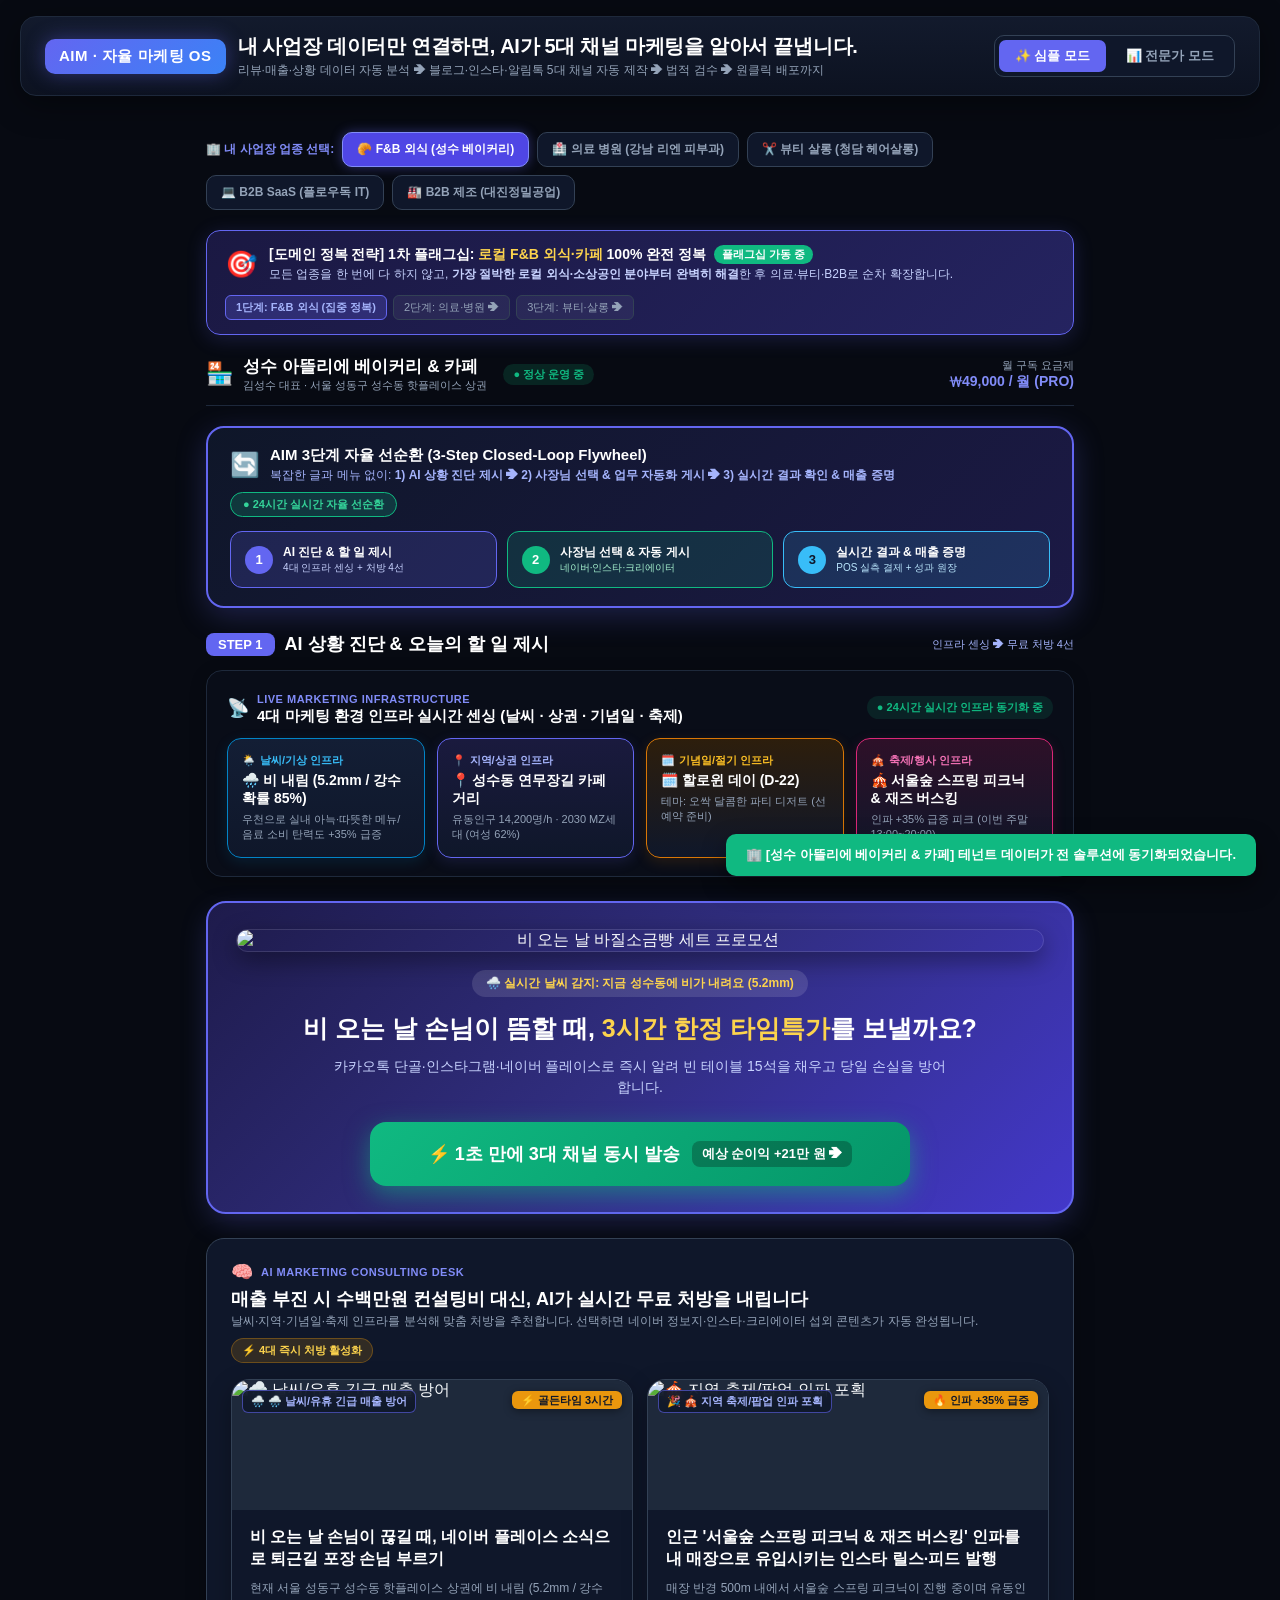
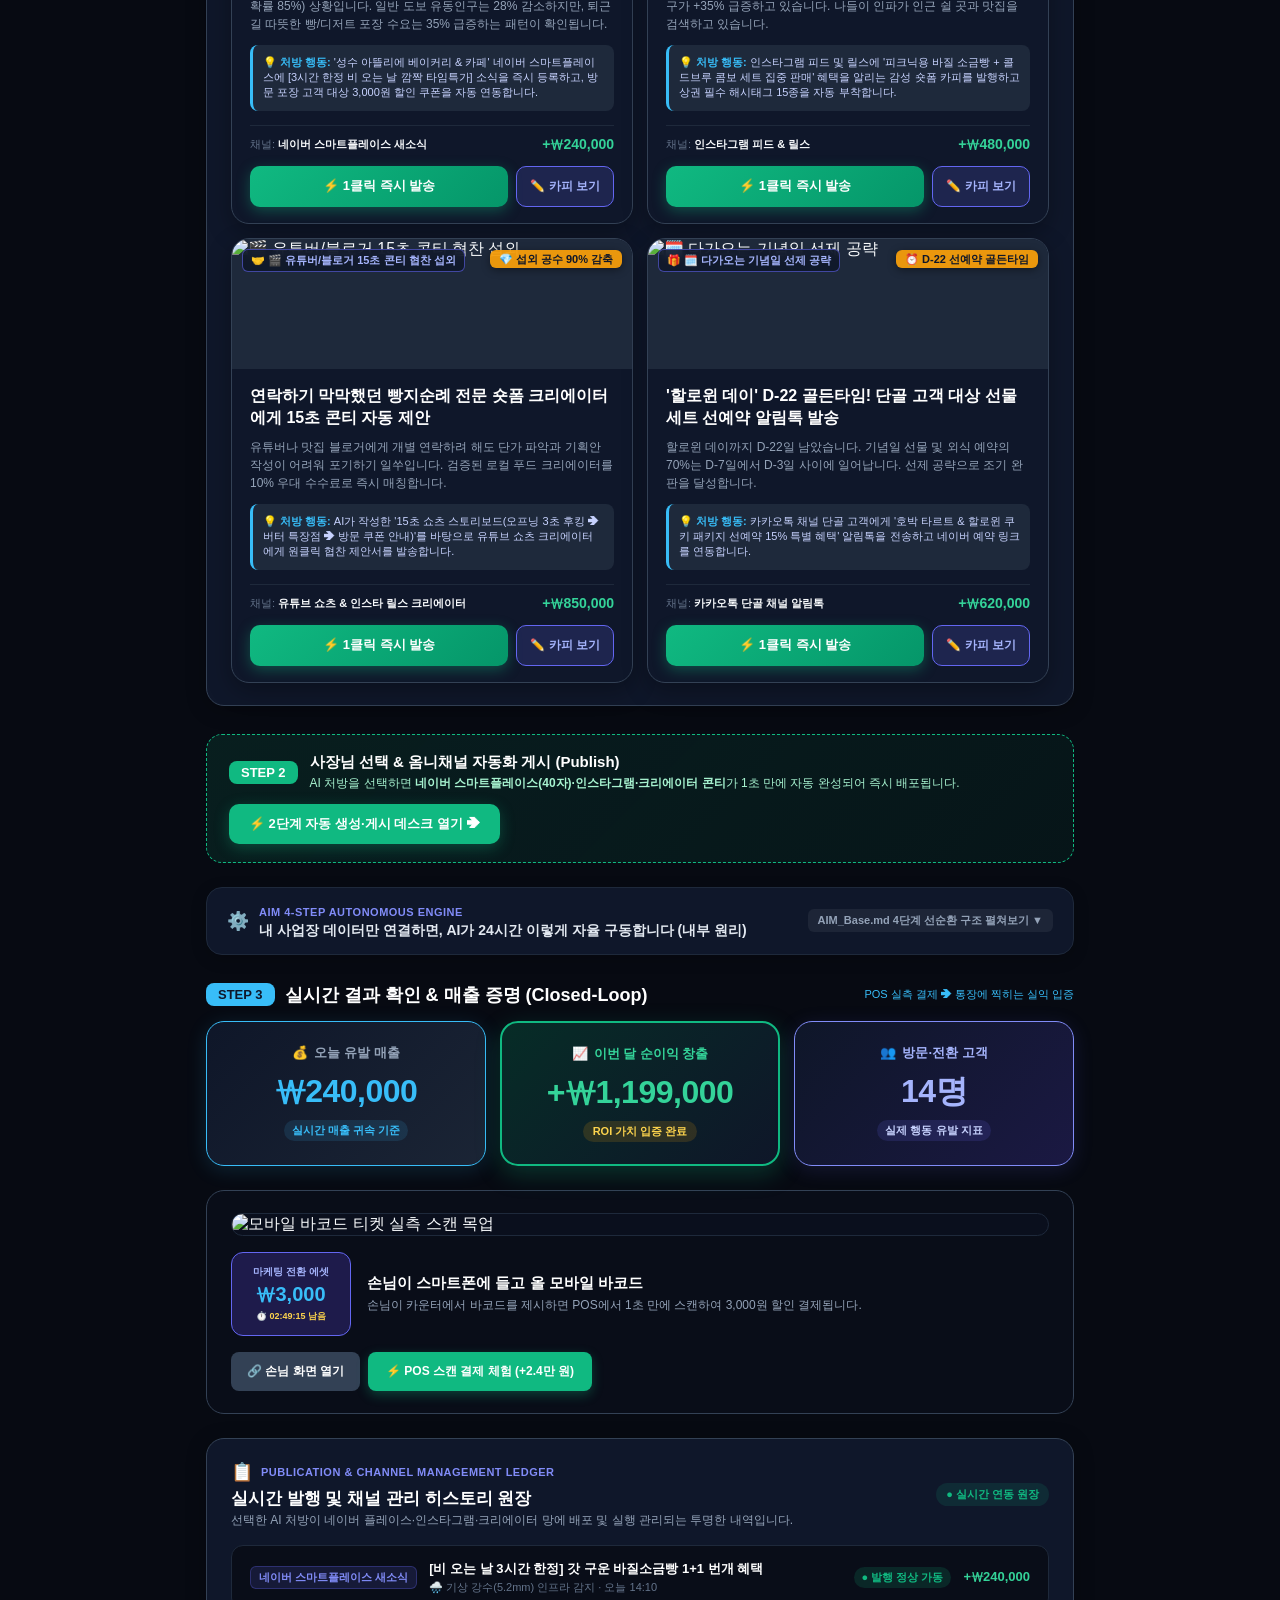
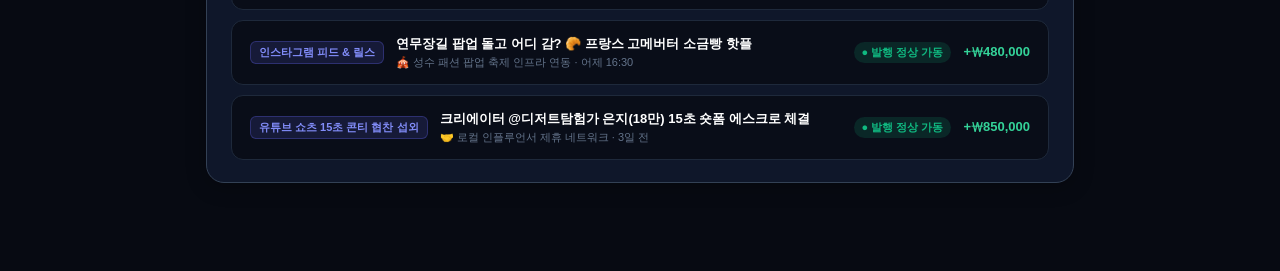
==== aim/templates/index.html @ e4671937 "feat: implement Phase 2 5-channel content atomization and AEO/GEO Schema.org integration" ====
<!DOCTYPE html>
<html lang="ko">
<head>
  <meta charset="UTF-8">
  <meta name="viewport" content="width=device-width, initial-scale=1.0">
  <title>AIM Marketing OS — 사업장 데이터 기반 자율 마케팅 운영체제</title>
  <link rel="stylesheet" as="style" crossorigin href="https://cdn.jsdelivr.net/gh/orioncactus/pretendard@v1.3.9/dist/web/static/pretendard.min.css" />
  <link rel="stylesheet" href="docs/design/tokens.css" />
  <style>
    :root {
      --bg: #070A12;
      --panel: #0D1322;
      --card: #131B2E;
      --card-border: #1E293B;
      --border-focus: #4F46E5;
      --primary: #6366F1;
      --primary-hover: #4F46E5;
      --success: #10B981;
      --success-glow: rgba(16, 185, 129, 0.2);
      --warning: #F59E0B;
      --danger: #EF4444;
      --text-main: #F8FAFC;
      --text-muted: #94A3B8;
      --accent: #8B5CF6;
      --cyan: #06B6D4;
    }
    * { box-sizing: border-box; margin: 0; padding: 0; font-family: "Pretendard", -apple-system, BlinkMacSystemFont, "Segoe UI", Roboto, sans-serif; }
    body { background-color: var(--bg); color: var(--text-main); min-height: 100vh; padding: 16px 20px 40px; }
    
    /* Global Container */
    .master-wrapper { max-width: 1780px; width: 100%; margin: 0 auto; }

    /* Top Command Header */
    .top-header {
      background: linear-gradient(180deg, rgba(19, 27, 46, 0.95) 0%, rgba(13, 19, 34, 0.9) 100%);
      border: 1px solid var(--card-border);
      border-radius: 16px;
      padding: 16px 24px;
      margin-bottom: 16px;
      display: flex;
      justify-content: space-between;
      align-items: center;
      flex-wrap: wrap;
      gap: 16px;
      box-shadow: 0 8px 32px rgba(0,0,0,0.4);
    }
    .brand-title { display: flex; align-items: center; gap: 12px; }
    .brand-logo-badge {
      background: linear-gradient(135deg, #6366F1 0%, #3B82F6 100%);
      color: #FFF;
      font-weight: 900;
      font-size: 15px;
      padding: 8px 14px;
      border-radius: 10px;
      letter-spacing: 0.5px;
      box-shadow: 0 0 20px rgba(99, 102, 241, 0.4);
    }
    .brand-text h1 { font-size: 20px; font-weight: 800; color: #FFF; letter-spacing: -0.3px; }
    .brand-text p { font-size: 12px; color: var(--text-muted); margin-top: 2px; }

    .telemetry-bar { display: flex; align-items: center; gap: 10px; flex-wrap: wrap; }
    .telem-pill {
      background: rgba(15, 23, 42, 0.8);
      border: 1px solid var(--card-border);
      padding: 6px 12px;
      border-radius: 8px;
      font-size: 11px;
      font-weight: 700;
      display: inline-flex;
      align-items: center;
      gap: 6px;
    }
    .pulse-dot { width: 7px; height: 7px; border-radius: 50%; background: #10B981; box-shadow: 0 0 8px #10B981; animation: pulse 2s infinite; }
    @keyframes pulse { 0% { opacity: 0.5; } 50% { opacity: 1; transform: scale(1.1); } 100% { opacity: 0.5; } }

    /* View Mode & Tenant Selector Bar */
    .control-ribbon {
      display: flex;
      justify-content: space-between;
      align-items: center;
      flex-wrap: wrap;
      gap: 12px;
      margin-bottom: 20px;
    }
    .mode-tabs {
      display: flex;
      background: #0A0F1D;
      padding: 4px;
      border-radius: 12px;
      border: 1px solid var(--card-border);
      gap: 4px;
      flex-wrap: wrap;
    }
    .mode-tab-btn {
      background: transparent;
      border: none;
      color: #94A3B8;
      font-size: 12px;
      font-weight: 700;
      padding: 9px 18px;
      border-radius: 8px;
      cursor: pointer;
      transition: all 0.2s;
      display: flex;
      align-items: center;
      gap: 6px;
    }
    .mode-tab-btn:hover { color: #FFF; background: rgba(255,255,255,0.05); }
    .mode-tab-btn.active {
      background: var(--primary);
      color: #FFF;
      box-shadow: 0 4px 14px rgba(99, 102, 241, 0.4);
    }

    .tenant-quick-bar {
      display: flex;
      align-items: center;
      gap: 6px;
      overflow-x: auto;
    }
    .tenant-quick-btn {
      background: #0F172A;
      border: 1px solid var(--card-border);
      color: var(--text-muted);
      font-size: 11px;
      font-weight: 700;
      padding: 7px 12px;
      border-radius: 8px;
      cursor: pointer;
      transition: all 0.15s;
      white-space: nowrap;
    }
    .tenant-quick-btn:hover { border-color: var(--primary); color: #FFF; }
    .tenant-quick-btn.active {
      background: rgba(99, 102, 241, 0.2);
      border-color: #6366F1;
      color: #A5B4FC;
      font-weight: 800;
      box-shadow: 0 0 10px rgba(99, 102, 241, 0.3);
    }
    .simple-tenant-btn {
      background: #0F172A;
      border: 1.5px solid #334155;
      color: #94A3B8;
      font-size: 12px;
      font-weight: 800;
      padding: 8px 14px;
      border-radius: 10px;
      cursor: pointer;
      transition: all 0.15s ease;
      white-space: nowrap;
    }
    .simple-tenant-btn:hover {
      border-color: #6366F1;
      color: #FFFFFF;
      background: #1E293B;
    }
    .simple-tenant-btn.active {
      background: #4F46E5;
      border-color: #818CF8;
      color: #FFFFFF;
      font-weight: 900;
      box-shadow: 0 0 12px rgba(99, 102, 241, 0.4);
    }
    .pub-tab-btn {
      background: transparent;
      border: 1px solid transparent;
      color: #94A3B8;
      font-size: 12px;
      font-weight: 700;
      padding: 8px 14px;
      border-radius: 8px;
      cursor: pointer;
      transition: all 0.15s ease;
      white-space: nowrap;
    }
    .pub-tab-btn:hover { color: #FFFFFF; background: rgba(255,255,255,0.05); }
    .pub-tab-btn.active {
      background: #4F46E5;
      color: #FFFFFF;
      font-weight: 800;
      border-color: #818CF8;
    }

    /* View Panels */
    .view-panel { width: 100%; margin-bottom: 24px; }

    /* Hero Section */
    .hero-section {
      background: linear-gradient(180deg, rgba(30, 41, 59, 0.7) 0%, rgba(15, 23, 42, 0.95) 100%);
      border: 1px solid rgba(99, 102, 241, 0.3);
      border-radius: 18px;
      padding: 36px 32px;
      margin-bottom: 24px;
      text-align: center;
      position: relative;
      box-shadow: 0 10px 40px rgba(0,0,0,0.4);
    }
    .hero-badge-pill {
      display: inline-flex;
      align-items: center;
      gap: 6px;
      background: rgba(99, 102, 241, 0.2);
      border: 1px solid rgba(99, 102, 241, 0.5);
      color: #A5B4FC;
      padding: 6px 16px;
      border-radius: 999px;
      font-size: 12px;
      font-weight: 800;
      margin-bottom: 16px;
    }
    .hero-title {
      font-size: 32px;
      font-weight: 900;
      color: #FFFFFF;
      letter-spacing: -0.8px;
      line-height: 1.35;
      margin-bottom: 14px;
    }
    .hero-sub {
      font-size: 14px;
      color: #94A3B8;
      max-width: 800px;
      margin: 0 auto 24px;
      line-height: 1.6;
    }
    .hero-cta-group {
      display: flex;
      justify-content: center;
      gap: 12px;
      flex-wrap: wrap;
      margin-bottom: 24px;
    }
    .btn-hero-primary {
      background: linear-gradient(135deg, #6366F1 0%, #4F46E5 100%);
      color: #FFF;
      border: none;
      padding: 13px 26px;
      border-radius: 10px;
      font-size: 13px;
      font-weight: 800;
      cursor: pointer;
      box-shadow: 0 4px 20px rgba(99, 102, 241, 0.4);
      transition: all 0.2s;
    }
    .btn-hero-primary:hover { transform: translateY(-2px); filter: brightness(1.1); }
    .btn-hero-secondary {
      background: rgba(30, 41, 59, 0.8);
      border: 1px solid var(--card-border);
      color: #E2E8F0;
      padding: 13px 22px;
      border-radius: 10px;
      font-size: 13px;
      font-weight: 700;
      cursor: pointer;
      transition: all 0.2s;
    }
    .btn-hero-secondary:hover { background: #334155; color: #FFF; }
    .hero-metrics-bar {
      display: flex;
      justify-content: center;
      gap: 24px;
      flex-wrap: wrap;
      padding-top: 20px;
      border-top: 1px solid rgba(255, 255, 255, 0.08);
    }
    .hero-metric-item { font-size: 12px; color: #CBD5E1; }
    .hero-metric-item b { color: #38BDF8; font-size: 14px; }

    /* Benefit Grid */
    .benefit-grid {
      display: grid;
      grid-template-columns: repeat(3, 1fr);
      gap: 16px;
      margin-bottom: 24px;
    }
    @media (max-width: 980px) { .benefit-grid { grid-template-columns: 1fr; } }
    .benefit-card {
      background: var(--card);
      border: 1px solid var(--card-border);
      border-radius: 16px;
      padding: 22px;
      transition: all 0.2s;
    }
    .benefit-card:hover { border-color: rgba(99, 102, 241, 0.5); transform: translateY(-2px); }
    .benefit-icon-badge {
      width: 42px;
      height: 42px;
      border-radius: 10px;
      display: flex;
      align-items: center;
      justify-content: center;
      font-size: 20px;
      margin-bottom: 14px;
    }
    .benefit-title { font-size: 16px; font-weight: 800; color: #FFF; margin-bottom: 8px; }
    .benefit-desc { font-size: 12px; color: var(--text-muted); line-height: 1.6; margin-bottom: 14px; }
    .benefit-outcome {
      background: rgba(16, 185, 129, 0.1);
      border: 1px solid rgba(16, 185, 129, 0.25);
      border-radius: 8px;
      padding: 8px 12px;
      font-size: 11px;
      color: #34D399;
      font-weight: 700;
    }

    /* Pricing Grid */
    .pricing-grid {
      display: grid;
      grid-template-columns: repeat(3, 1fr);
      gap: 16px;
      margin-bottom: 24px;
    }
    @media (max-width: 980px) { .pricing-grid { grid-template-columns: 1fr; } }
    .pricing-card {
      background: var(--card);
      border: 1px solid var(--card-border);
      border-radius: 16px;
      padding: 24px 20px;
      display: flex;
      flex-direction: column;
      position: relative;
      transition: all 0.2s;
    }
    .pricing-card.featured {
      border: 2px solid #6366F1;
      background: linear-gradient(180deg, #131B2E 0%, #0E1528 100%);
      box-shadow: 0 8px 30px rgba(99, 102, 241, 0.25);
    }
    .pricing-featured-badge {
      position: absolute;
      top: -11px;
      right: 18px;
      background: linear-gradient(135deg, #6366F1 0%, #EC4899 100%);
      color: #FFF;
      font-size: 10px;
      font-weight: 800;
      padding: 3px 10px;
      border-radius: 999px;
    }
    .pricing-tier-name { font-size: 17px; font-weight: 800; color: #FFF; margin-bottom: 4px; }
    .pricing-tier-sub { font-size: 11px; color: var(--text-muted); margin-bottom: 14px; }
    .pricing-price-wrap { display: flex; align-items: baseline; gap: 4px; margin-bottom: 16px; padding-bottom: 14px; border-bottom: 1px solid var(--card-border); }
    .pricing-price-val { font-size: 26px; font-weight: 900; color: #FFF; letter-spacing: -0.5px; }
    .pricing-price-period { font-size: 11px; color: var(--text-muted); }
    .pricing-features-list { list-style: none; margin-bottom: 20px; flex: 1; }
    .pricing-features-list li { font-size: 11px; color: #CBD5E1; margin-bottom: 8px; display: flex; align-items: flex-start; gap: 6px; line-height: 1.5; }
    .pricing-features-list li::before { content: "✓"; color: #10B981; font-weight: 900; }

    /* ROI Calc Box */
    .roi-calc-box {
      background: linear-gradient(135deg, rgba(15, 23, 42, 0.95) 0%, rgba(30, 41, 59, 0.8) 100%);
      border: 1.5px solid rgba(99, 102, 241, 0.4);
      border-radius: 18px;
      padding: 24px;
      margin-bottom: 24px;
    }
    .calc-grid {
      display: grid;
      grid-template-columns: 1fr 1fr;
      gap: 20px;
      align-items: center;
    }
    @media (max-width: 800px) { .calc-grid { grid-template-columns: 1fr; } }
    .calc-metric-highlight {
      background: #0B0F19;
      border: 1px solid var(--card-border);
      border-radius: 14px;
      padding: 20px;
      text-align: center;
    }
    .calc-metric-number {
      font-size: 32px;
      font-weight: 900;
      color: #34D399;
      letter-spacing: -0.5px;
      margin: 6px 0;
    }

    /* Onboarding Step Cards */
    .onboard-step-card {
      background: var(--card);
      border: 1px solid var(--card-border);
      border-radius: 14px;
      padding: 20px;
      margin-bottom: 14px;
      display: flex;
      gap: 18px;
      align-items: flex-start;
    }
    .step-num-circle {
      width: 34px;
      height: 34px;
      border-radius: 50%;
      background: #6366F1;
      color: #FFF;
      display: flex;
      align-items: center;
      justify-content: center;
      font-size: 14px;
      font-weight: 800;
      flex-shrink: 0;
    }
    .step-body { flex: 1; }
    .step-header-row { display: flex; justify-content: space-between; align-items: center; margin-bottom: 6px; }
    .step-title { font-size: 15px; font-weight: 800; color: #FFF; }
    .step-badge-done { background: rgba(16, 185, 129, 0.2); color: #34D399; padding: 3px 8px; border-radius: 999px; font-size: 10px; font-weight: 800; }
    .step-badge-active { background: rgba(99, 102, 241, 0.2); color: #A5B4FC; padding: 3px 8px; border-radius: 999px; font-size: 10px; font-weight: 800; }
    .step-badge-pending { background: rgba(245, 158, 11, 0.2); color: #FCD34D; padding: 3px 8px; border-radius: 999px; font-size: 10px; font-weight: 800; }

    /* Tenant Cockpit 2-Column Grid */
    .tenant-cockpit-grid {
      display: grid;
      grid-template-columns: 1fr 380px;
      gap: 16px;
      align-items: start;
    }
    @media (max-width: 1024px) { .tenant-cockpit-grid { grid-template-columns: 1fr; } }

    /* Triad Grid Layout */
    .triad-grid {
      display: grid;
      grid-template-columns: repeat(2, minmax(0, 1fr));
      gap: 16px;
      align-items: start;
    }
    @media (max-width: 980px) {
      .triad-grid { grid-template-columns: 1fr; }
    }

    /* Pillar Column Panels */
    .pillar-panel {
      background: var(--panel);
      border: 1px solid var(--card-border);
      border-radius: 16px;
      padding: 20px;
      box-shadow: 0 10px 30px rgba(0,0,0,0.3);
      position: relative;
    }
    .pillar-panel.pillar-tenant {
      border-color: rgba(99, 102, 241, 0.4);
      background: linear-gradient(180deg, #0E1528 0%, #0A1020 100%);
    }
    .pillar-panel.pillar-admin {
      border-color: rgba(245, 158, 11, 0.3);
    }
    .pillar-panel.pillar-service {
      border-color: rgba(16, 185, 129, 0.3);
    }

    .pillar-header {
      display: flex;
      justify-content: space-between;
      align-items: flex-start;
      margin-bottom: 16px;
      padding-bottom: 14px;
      border-bottom: 1px solid var(--card-border);
    }
    .pillar-badge {
      display: inline-flex;
      align-items: center;
      gap: 6px;
      font-size: 11px;
      font-weight: 800;
      padding: 4px 10px;
      border-radius: 6px;
      letter-spacing: 0.3px;
    }
    .badge-service { background: rgba(16, 185, 129, 0.15); color: #34D399; border: 1px solid rgba(16, 185, 129, 0.3); }
    .badge-tenant { background: rgba(99, 102, 241, 0.15); color: #A5B4FC; border: 1px solid rgba(99, 102, 241, 0.4); }
    .badge-admin { background: rgba(245, 158, 11, 0.15); color: #FCD34D; border: 1px solid rgba(245, 158, 11, 0.3); }
    .badge-creator { background: rgba(236, 72, 153, 0.15); color: #F472B6; border: 1px solid rgba(236, 72, 153, 0.4); }

    .pillar-title { font-size: 17px; font-weight: 800; color: #FFF; margin-top: 6px; }
    .pillar-desc { font-size: 11px; color: var(--text-muted); margin-top: 2px; line-height: 1.4; }

    /* Cards & Components */
    .glass-card {
      background: var(--card);
      border: 1px solid var(--card-border);
      border-radius: 12px;
      padding: 14px;
      margin-bottom: 14px;
      transition: border-color 0.2s;
    }
    .glass-card:hover { border-color: rgba(255,255,255,0.15); }

    .card-title-row {
      display: flex;
      justify-content: space-between;
      align-items: center;
      margin-bottom: 10px;
      font-size: 12px;
      font-weight: 800;
    }

    /* WTP Financial Banner */
    .wtp-banner {
      background: linear-gradient(135deg, rgba(99, 102, 241, 0.2) 0%, rgba(16, 185, 129, 0.15) 100%);
      border: 1.5px solid #6366F1;
      border-radius: 14px;
      padding: 16px;
      margin-bottom: 16px;
      box-shadow: 0 4px 20px rgba(99, 102, 241, 0.15);
    }
    .wtp-metric-val { font-size: 26px; font-weight: 900; color: #FFF; letter-spacing: -0.5px; }
    .wtp-sub { font-size: 11px; color: #C7D2FE; margin-top: 4px; font-weight: 600; }
    
    /* Shapley Attribution Bars */
    .shapley-bar-wrap { margin-top: 10px; }
    .shapley-row { display: flex; justify-content: space-between; font-size: 10px; color: var(--text-muted); margin-bottom: 3px; font-weight: 700; }
    .progress-track { height: 6px; background: #0F172A; border-radius: 4px; overflow: hidden; display: flex; margin-bottom: 6px; }
    .progress-seg-naver { background: #10B981; width: 48%; }
    .progress-seg-insta { background: #EC4899; width: 32%; }
    .progress-seg-kakao { background: #F59E0B; width: 20%; }

    /* Approval Desk Item */
    .staged-box {
      background: #0F172A;
      border: 1.5px solid rgba(99, 102, 241, 0.5);
      border-radius: 12px;
      padding: 14px;
      margin-bottom: 12px;
      position: relative;
    }
    .staged-box.pending { border-color: #6366F1; box-shadow: 0 0 15px rgba(99, 102, 241, 0.2); }
    .staged-trigger-badge {
      display: inline-block;
      font-size: 10px;
      font-weight: 800;
      color: #FCD34D;
      background: rgba(245, 158, 11, 0.15);
      padding: 2px 6px;
      border-radius: 4px;
      margin-bottom: 6px;
    }

    /* Buttons */
    .btn-approve {
      width: 100%;
      background: linear-gradient(135deg, #10B981 0%, #059669 100%);
      color: #FFF;
      border: none;
      padding: 12px;
      border-radius: 10px;
      font-size: 13px;
      font-weight: 800;
      cursor: pointer;
      transition: all 0.2s;
      box-shadow: 0 4px 15px rgba(16, 185, 129, 0.3);
      display: flex;
      align-items: center;
      justify-content: center;
      gap: 6px;
    }
    .btn-approve:hover { filter: brightness(1.1); transform: translateY(-1px); }

    .btn-reject {
      background: #1E293B;
      color: #94A3B8;
      border: 1px solid var(--card-border);
      padding: 6px 10px;
      border-radius: 6px;
      font-size: 11px;
      font-weight: 700;
      cursor: pointer;
    }
    .btn-reject:hover { background: #334155; color: #FFF; }

    /* 6D Context Matrix */
    .matrix-grid {
      display: grid;
      grid-template-columns: 1fr 1fr;
      gap: 6px;
      font-size: 11px;
      margin-bottom: 10px;
    }
    .matrix-cell {
      background: #0F172A;
      border: 1px solid var(--card-border);
      padding: 8px 10px;
      border-radius: 8px;
    }
    .matrix-label { font-size: 10px; color: var(--text-muted); font-weight: 700; }
    .matrix-val { font-size: 11px; font-weight: 800; color: #FFF; margin-top: 2px; }

    /* Flash Card */
    .flash-attack-card {
      background: linear-gradient(135deg, rgba(239, 68, 68, 0.12) 0%, rgba(245, 158, 11, 0.1) 100%);
      border: 1.5px solid #F87171;
      border-radius: 12px;
      padding: 12px;
      margin-bottom: 12px;
    }

    /* KPI Grid in Admin */
    .kpi-row {
      display: grid;
      grid-template-columns: 1fr 1fr;
      gap: 8px;
      margin-bottom: 14px;
    }
    .kpi-stat-box {
      background: #0F172A;
      border: 1px solid var(--card-border);
      padding: 10px;
      border-radius: 10px;
      text-align: center;
    }
    .kpi-stat-val { font-size: 17px; font-weight: 900; margin-top: 2px; }
    .kpi-stat-lbl { font-size: 10px; color: var(--text-muted); }

    /* Fleet Table */
    .admin-table { width: 100%; border-collapse: collapse; font-size: 11px; }
    .admin-table th, .admin-table td { padding: 8px 8px; text-align: left; border-bottom: 1px solid var(--card-border); }
    .admin-table th { color: var(--text-muted); font-weight: 700; background: #0A0F1D; }
    .admin-table tr:hover { background: rgba(255,255,255,0.02); }

    .tag-active { background: rgba(16, 185, 129, 0.2); color: #34D399; padding: 2px 5px; border-radius: 4px; font-size: 10px; font-weight: 700; }
    .tag-paused { background: rgba(239, 68, 68, 0.2); color: #FCA5A5; padding: 2px 5px; border-radius: 4px; font-size: 10px; font-weight: 700; }
    .tag-pro { background: rgba(99, 102, 241, 0.2); color: #A5B4FC; padding: 2px 5px; border-radius: 4px; font-size: 10px; font-weight: 700; }
    .tag-enterprise { background: rgba(245, 158, 11, 0.2); color: #FDE047; padding: 2px 5px; border-radius: 4px; font-size: 10px; font-weight: 700; }

    /* Mini Mobile Frame */
    .mobile-frame-wrap {
      background: #000;
      border-radius: 28px;
      padding: 10px;
      box-shadow: 0 15px 35px rgba(0,0,0,0.6);
      border: 3px solid #334155;
      margin-top: 0;
    }
    .mobile-screen-inner {
      background: #FFFFFF;
      color: #0F172A;
      border-radius: 20px;
      height: 480px;
      overflow-y: auto;
      display: flex;
      flex-direction: column;
      position: relative;
      font-size: 12px;
    }
    .screen-notch { width: 100px; height: 18px; background: #000; border-radius: 0 0 12px 12px; margin: 0 auto 6px; }
    .screen-body { padding: 12px 14px; flex: 1; overflow-y: auto; line-height: 1.6; }

    /* Cross-Pillar Closed Loop Pipeline Stream */
    .pipeline-stream {
      background: #0A0F1D;
      border: 1px solid rgba(99, 102, 241, 0.3);
      border-radius: 14px;
      padding: 12px 18px;
      margin-bottom: 18px;
      display: flex;
      align-items: center;
      justify-content: space-between;
      overflow-x: auto;
      gap: 10px;
      box-shadow: inset 0 0 20px rgba(0,0,0,0.5);
    }
    .pipe-step {
      display: flex;
      align-items: center;
      gap: 10px;
      padding: 8px 14px;
      border-radius: 10px;
      background: rgba(30, 41, 59, 0.6);
      border: 1px solid var(--card-border);
      cursor: pointer;
      transition: all 0.2s;
      white-space: nowrap;
      flex-shrink: 0;
    }
    .pipe-step:hover, .pipe-step.active {
      background: rgba(99, 102, 241, 0.15);
      border-color: #6366F1;
      transform: translateY(-2px);
    }
    .pipe-num {
      width: 20px;
      height: 20px;
      border-radius: 50%;
      background: #6366F1;
      color: #FFF;
      display: flex;
      align-items: center;
      justify-content: center;
      font-size: 10px;
      font-weight: 800;
    }
    .pipe-label { font-size: 11px; font-weight: 700; color: #E2E8F0; }
    .pipe-sub { font-size: 10px; color: var(--text-muted); }
    .pipe-arrow { color: #64748B; font-weight: 900; font-size: 14px; }

    /* Toast Notification */
    .toast-box {
      position: fixed;
      bottom: 24px;
      right: 24px;
      background: #10B981;
      color: #FFF;
      font-weight: 800;
      font-size: 13px;
      padding: 12px 20px;
      border-radius: 10px;
      box-shadow: 0 10px 25px rgba(0,0,0,0.4);
      display: none;
      z-index: 9999;
      animation: slideUp 0.3s ease;
    }
    @keyframes slideUp { from { transform: translateY(20px); opacity: 0; } to { transform: translateY(0); opacity: 1; } }
  </style>
</head>
<body>
  <div class="master-wrapper">
    <!-- Top Global Command Header -->
    <header class="top-header">
      <div class="brand-title">
        <div class="brand-logo-badge">AIM · 자율 마케팅 OS</div>
        <div class="brand-text">
          <h1>내 사업장 데이터만 연결하면, AI가 5대 채널 마케팅을 알아서 끝냅니다.</h1>
          <p>리뷰·매출·상황 데이터 자동 분석 ➔ 블로그·인스타·알림톡 5대 채널 자동 제작 ➔ 법적 검수 ➔ 원클릭 배포까지</p>
        </div>
      </div>
      <div style="display: flex; align-items: center; gap: 8px;">
        <div style="display: flex; gap: 4px; background: #0F172A; padding: 4px; border-radius: 10px; border: 1.5px solid #334155;">
          <button id="btnModeSimple" onclick="toggleUIMode('simple')" style="padding: 7px 16px; font-size: 13px; font-weight: 800; border-radius: 7px; border: none; cursor: pointer; background: #6366F1; color: #FFFFFF; transition: all 0.2s;">
            ✨ 심플 모드
          </button>
          <button id="btnModeAdvanced" onclick="toggleUIMode('advanced')" style="padding: 7px 16px; font-size: 13px; font-weight: 700; border-radius: 7px; border: none; cursor: pointer; background: transparent; color: #94A3B8; transition: all 0.2s;">
            📊 전문가 모드
          </button>
        </div>
      </div>
    </header>

    <!-- ======================================================== -->
    <!-- VIEW 0: 토스(Toss)형 초심플 모드 (Clean Minimalist View) -->
    <!-- ======================================================== -->
    <section id="viewSimple" class="view-panel" style="display: block; max-width: 900px; margin: 0 auto; padding: 20px 16px 48px;">
      
      <!-- Industry / Tenant Switcher Bar for Clean Mode -->
      <div style="margin-bottom: 20px; display: flex; align-items: center; gap: 8px; flex-wrap: wrap;">
        <span style="font-size: 12px; font-weight: 800; color: #818CF8;">🏢 내 사업장 업종 선택:</span>
        <button id="sBtn_TENANT_001" class="simple-tenant-btn active" onclick="switchTenant('TENANT_001')">🥐 F&B 외식 (성수 베이커리)</button>
        <button id="sBtn_TENANT_002" class="simple-tenant-btn" onclick="switchTenant('TENANT_002')">🏥 의료 병원 (강남 리엔 피부과)</button>
        <button id="sBtn_TENANT_003" class="simple-tenant-btn" onclick="switchTenant('TENANT_003')">✂️ 뷰티 살롱 (청담 헤어살롱)</button>
        <button id="sBtn_TENANT_004" class="simple-tenant-btn" onclick="switchTenant('TENANT_004')">💻 B2B SaaS (플로우독 IT)</button>
        <button id="sBtn_TENANT_005" class="simple-tenant-btn" onclick="switchTenant('TENANT_005')">🏭 B2B 제조 (대진정밀공업)</button>
      </div>

      <!-- Domain Conquest Strategy Banner (1차 로컬 F&B 외식·카페 완전 정복 전략) -->
      <div style="background: linear-gradient(135deg, rgba(30, 27, 75, 0.85) 0%, rgba(49, 46, 129, 0.7) 100%); border: 1.5px solid #6366F1; border-radius: 14px; padding: 14px 18px; margin-bottom: 20px; display: flex; justify-content: space-between; align-items: center; flex-wrap: wrap; gap: 12px; box-shadow: 0 4px 20px rgba(99,102,241,0.2);">
        <div style="display: flex; align-items: center; gap: 12px;">
          <span style="font-size: 26px;">🎯</span>
          <div>
            <div style="font-size: 14px; font-weight: 900; color: #FFFFFF; display: flex; align-items: center; gap: 8px;">
              <span>[도메인 정복 전략] 1차 플래그십: <strong style="color: #FCD34D;">로컬 F&B 외식·카페</strong> 100% 완전 정복</span>
              <span style="font-size: 11px; background: #10B981; color: #FFFFFF; padding: 2px 8px; border-radius: 999px; font-weight: 800;">플래그십 가동 중</span>
            </div>
            <div style="font-size: 12px; color: #C7D2FE; margin-top: 2px;">
              모든 업종을 한 번에 다 하지 않고, <strong>가장 절박한 로컬 외식·소상공인 분야부터 완벽히 해결</strong>한 후 의료·뷰티·B2B로 순차 확장합니다.
            </div>
          </div>
        </div>
        <div style="display: flex; gap: 6px; font-size: 11px; color: #94A3B8;">
          <span style="background: rgba(99,102,241,0.25); color: #A5B4FC; border: 1px solid #6366F1; padding: 4px 10px; border-radius: 6px; font-weight: 800;">1단계: F&B 외식 (집중 정복)</span>
          <span style="background: rgba(255,255,255,0.05); border: 1px solid #334155; padding: 4px 10px; border-radius: 6px;">2단계: 의료·병원 ➔</span>
          <span style="background: rgba(255,255,255,0.05); border: 1px solid #334155; padding: 4px 10px; border-radius: 6px;">3단계: 뷰티·살롱 ➔</span>
        </div>
      </div>

      <!-- Store Selector Pill -->
      <div style="display: flex; justify-content: space-between; align-items: center; margin-bottom: 20px; padding-bottom: 12px; border-bottom: 1px solid #1E293B;">
        <div style="display: flex; align-items: center; gap: 10px;">
          <span style="font-size: 22px;">🏪</span>
          <div>
            <div id="simpleStoreName" style="font-size: 17px; font-weight: 900; color: #FFFFFF;">성수 아뜰리에 베이커리 & 카페</div>
            <div id="simpleStoreSub" style="font-size: 11px; color: #94A3B8;">김성수 대표 · 서울 성수동 상권</div>
          </div>
          <span style="font-size: 11px; color: #10B981; background: rgba(16,185,129,0.15); padding: 3px 10px; border-radius: 999px; font-weight: 800; margin-left: 6px;">● 정상 운영 중</span>
        </div>
        <div style="text-align: right;">
          <div style="font-size: 11px; color: #94A3B8;">월 구독 요금제</div>
          <div id="simpleStorePlan" style="font-size: 14px; font-weight: 800; color: #818CF8;">₩49,000 / 월 (PRO)</div>
        </div>
      </div>

      <!-- AIM 3-Step Autonomous Closed-Loop Flywheel Master Banner -->
      <div style="background: linear-gradient(135deg, rgba(15, 23, 42, 0.95) 0%, rgba(30, 27, 75, 0.9) 100%); border: 2px solid #6366F1; border-radius: 18px; padding: 18px 22px; margin-bottom: 24px; box-shadow: 0 8px 30px rgba(99,102,241,0.25);">
        <div style="display: flex; justify-content: space-between; align-items: center; margin-bottom: 14px; flex-wrap: wrap; gap: 8px;">
          <div style="display: flex; align-items: center; gap: 10px;">
            <span style="font-size: 24px;">🔄</span>
            <div>
              <div style="font-size: 15px; font-weight: 900; color: #FFFFFF;">
                AIM 3단계 자율 선순환 (3-Step Closed-Loop Flywheel)
              </div>
              <div style="font-size: 12px; color: #A5B4FC; margin-top: 2px;">
                복잡한 글과 메뉴 없이: <strong>1) AI 상황 진단 제시 ➔ 2) 사장님 선택 & 업무 자동화 게시 ➔ 3) 실시간 결과 확인 & 매출 증명</strong>
              </div>
            </div>
          </div>
          <span style="font-size: 11px; background: rgba(16,185,129,0.2); color: #34D399; border: 1px solid #10B981; padding: 4px 12px; border-radius: 999px; font-weight: 800;">
            ● 24시간 실시간 자율 선순환
          </span>
        </div>
        <!-- 3-Step Indicator Bar -->
        <div style="display: grid; grid-template-columns: repeat(3, 1fr); gap: 10px;">
          <a href="#step1ProposeSection" style="text-decoration: none; background: rgba(99,102,241,0.18); border: 1.5px solid #6366F1; border-radius: 12px; padding: 12px 14px; display: flex; align-items: center; gap: 10px; transition: transform 0.15s;">
            <span style="background: #6366F1; color: #FFFFFF; font-weight: 900; font-size: 13px; width: 28px; height: 28px; border-radius: 50%; display: flex; align-items: center; justify-content: center; flex-shrink: 0;">1</span>
            <div>
              <div style="font-size: 12px; font-weight: 900; color: #FFFFFF;">AI 진단 & 할 일 제시</div>
              <div style="font-size: 10px; color: #C7D2FE;">4대 인프라 센싱 + 처방 4선</div>
            </div>
          </a>
          <div onclick="openPublishingModal(currentAdviceId || 'ADV_TENANT_001_WEATHER')" style="cursor: pointer; background: rgba(16,185,129,0.15); border: 1.5px solid #10B981; border-radius: 12px; padding: 12px 14px; display: flex; align-items: center; gap: 10px; transition: transform 0.15s;">
            <span style="background: #10B981; color: #FFFFFF; font-weight: 900; font-size: 13px; width: 28px; height: 28px; border-radius: 50%; display: flex; align-items: center; justify-content: center; flex-shrink: 0;">2</span>
            <div>
              <div style="font-size: 12px; font-weight: 900; color: #FFFFFF;">사장님 선택 & 자동 게시</div>
              <div style="font-size: 10px; color: #A7F3D0;">네이버·인스타·크리에이터</div>
            </div>
          </div>
          <a href="#step3ResultsSection" style="text-decoration: none; background: rgba(56,189,248,0.15); border: 1.5px solid #38BDF8; border-radius: 12px; padding: 12px 14px; display: flex; align-items: center; gap: 10px; transition: transform 0.15s;">
            <span style="background: #38BDF8; color: #0F172A; font-weight: 900; font-size: 13px; width: 28px; height: 28px; border-radius: 50%; display: flex; align-items: center; justify-content: center; flex-shrink: 0;">3</span>
            <div>
              <div style="font-size: 12px; font-weight: 900; color: #FFFFFF;">실시간 결과 & 매출 증명</div>
              <div style="font-size: 10px; color: #BAE6FD;">POS 실측 결제 + 성과 원장</div>
            </div>
          </a>
        </div>
      </div>

      <!-- ======================================================== -->
      <!-- STEP 1: AI 상황 진단 & 할 일 제시 (Propose) -->
      <!-- ======================================================== -->
      <div id="step1ProposeSection" style="margin-bottom: 28px;">
        <div style="display: flex; align-items: center; gap: 10px; margin-bottom: 14px;">
          <span style="background: #6366F1; color: #FFFFFF; font-weight: 900; font-size: 13px; padding: 4px 12px; border-radius: 8px;">STEP 1</span>
          <h3 style="font-size: 18px; font-weight: 900; color: #FFFFFF; margin: 0;">AI 상황 진단 & 오늘의 할 일 제시</h3>
          <span style="font-size: 11px; color: #A5B4FC; margin-left: auto;">인프라 센싱 ➔ 무료 처방 4선</span>
        </div>

        <!-- 4-Pillar Environmental Infrastructure Live Sensing Bar -->
        <div style="background: #090D18; border: 1.5px solid #1E293B; border-radius: 16px; padding: 18px 20px; margin-bottom: 24px; box-shadow: 0 4px 16px rgba(0,0,0,0.25);">
          <div style="display: flex; justify-content: space-between; align-items: center; margin-bottom: 12px; flex-wrap: wrap; gap: 8px;">
            <div style="display: flex; align-items: center; gap: 8px;">
              <span style="font-size: 18px;">📡</span>
              <div>
                <span style="font-size: 11px; font-weight: 800; color: #818CF8; letter-spacing: 0.5px;">LIVE MARKETING INFRASTRUCTURE</span>
                <h3 style="font-size: 15px; font-weight: 900; color: #FFFFFF;">4대 마케팅 환경 인프라 실시간 센싱 (날씨 · 상권 · 기념일 · 축제)</h3>
              </div>
            </div>
            <span style="font-size: 11px; color: #10B981; background: rgba(16,185,129,0.12); padding: 4px 10px; border-radius: 999px; font-weight: 800;">● 24시간 실시간 인프라 동기화 중</span>
          </div>

          <div style="display: grid; grid-template-columns: repeat(4, 1fr); gap: 12px;">
            <!-- Infra 1: Weather -->
            <div id="infraWeatherCard" style="background: linear-gradient(180deg, #131E35 0%, #0F172A 100%); border: 1.5px solid #0284C7; border-radius: 14px; padding: 14px; box-shadow: 0 4px 14px rgba(2,132,199,0.15);">
              <div style="font-size: 11px; color: #38BDF8; font-weight: 800; margin-bottom: 4px; display: flex; align-items: center; gap: 4px;"><span>🌦️</span> <span>날씨/기상 인프라</span></div>
              <div id="infraWeatherVal" style="font-size: 14px; font-weight: 900; color: #FFFFFF; margin-bottom: 4px;">🌧️ 비 내림 (5.2mm)</div>
              <div id="infraWeatherSub" style="font-size: 11px; color: #94A3B8; line-height: 1.4;">실내 아늑 소비 탄력도 +35% 급증</div>
            </div>

            <!-- Infra 2: Geography -->
            <div id="infraGeoCard" style="background: linear-gradient(180deg, #1A1A3E 0%, #0F172A 100%); border: 1.5px solid #6366F1; border-radius: 14px; padding: 14px; box-shadow: 0 4px 14px rgba(99,102,241,0.15);">
              <div style="font-size: 11px; color: #A5B4FC; font-weight: 800; margin-bottom: 4px; display: flex; align-items: center; gap: 4px;"><span>📍</span> <span>지역/상권 인프라</span></div>
              <div id="infraGeoVal" style="font-size: 14px; font-weight: 900; color: #FFFFFF; margin-bottom: 4px;">📍 성수 연무장길 카페거리</div>
              <div id="infraGeoSub" style="font-size: 11px; color: #94A3B8; line-height: 1.4;">유동인구 14,200명/h · 2030 62%</div>
            </div>

            <!-- Infra 3: Anniversary -->
            <div id="infraAnnivCard" style="background: linear-gradient(180deg, #2D1E0C 0%, #0F172A 100%); border: 1.5px solid #D97706; border-radius: 14px; padding: 14px; box-shadow: 0 4px 14px rgba(217,119,6,0.15);">
              <div style="font-size: 11px; color: #FBBF24; font-weight: 800; margin-bottom: 4px; display: flex; align-items: center; gap: 4px;"><span>🗓️</span> <span>기념일/절기 인프라</span></div>
              <div id="infraAnnivVal" style="font-size: 14px; font-weight: 900; color: #FFFFFF; margin-bottom: 4px;">🗓️ 할로윈 데이 (D-22)</div>
              <div id="infraAnnivSub" style="font-size: 11px; color: #94A3B8; line-height: 1.4;">선예약 준비 단계 · 검색량 급증</div>
            </div>

            <!-- Infra 4: Events/Festivals -->
            <div id="infraEventCard" style="background: linear-gradient(180deg, #2E1028 0%, #0F172A 100%); border: 1.5px solid #DB2777; border-radius: 14px; padding: 14px; box-shadow: 0 4px 14px rgba(219,39,119,0.15);">
              <div style="font-size: 11px; color: #F472B6; font-weight: 800; margin-bottom: 4px; display: flex; align-items: center; gap: 4px;"><span>🎪</span> <span>축제/행사 인프라</span></div>
              <div id="infraEventVal" style="font-size: 14px; font-weight: 900; color: #FFFFFF; margin-bottom: 4px;">🎪 서울숲 스프링 피크닉</div>
              <div id="infraEventSub" style="font-size: 11px; color: #94A3B8; line-height: 1.4;">인파 +35% 급증 (반경 500m)</div>
            </div>
          </div>
        </div>

        <!-- 1. Hero 1-Action Card (오늘 내가 할 일) -->
        <div style="background: linear-gradient(135deg, #1E1B4B 0%, #312E81 50%, #4338CA 100%); border: 2px solid #6366F1; border-radius: 20px; padding: 26px 28px; margin-bottom: 24px; box-shadow: 0 10px 30px -5px rgba(99,102,241,0.3); text-align: center;">
          
          <!-- Visual Hero Graphic Banner -->
          <div style="width: 100%; border-radius: 14px; overflow: hidden; margin-bottom: 18px; box-shadow: 0 8px 25px rgba(0,0,0,0.4); border: 1.5px solid rgba(255,255,255,0.12);">
            <img src="docs/design/images/img_rain_bakery.svg" alt="비 오는 날 바질소금빵 세트 프로모션" style="width: 100%; height: auto; max-height: 250px; object-fit: cover; display: block;" />
          </div>

          <div id="simpleHeroBadge" style="display: inline-flex; align-items: center; gap: 6px; background: rgba(255,255,255,0.12); padding: 5px 14px; border-radius: 999px; margin-bottom: 14px; font-size: 12px; font-weight: 800; color: #FCD34D;">
            🌧️ 실시간 날씨 감지: 지금 성수동에 비가 내려요 (5.2mm)
          </div>
          <h2 id="simpleHeroTitle" style="font-size: 25px; font-weight: 900; color: #FFFFFF; line-height: 1.4; margin-bottom: 10px;">
            비 오는 날 손님이 뜸할 때, <span style="color: #FCD34D;">3시간 한정 타임특가</span>를 보낼까요?
          </h2>
          <p id="simpleHeroDesc" style="font-size: 14px; color: #C7D2FE; margin-bottom: 24px; max-width: 620px; margin-left: auto; margin-right: auto; line-height: 1.5;">
            카카오톡 단골·인스타그램·네이버 플레이스로 즉시 알려 빈 테이블 15석을 채우고 당일 손실을 방어합니다.
          </p>

          <!-- Big Primary CTA Button -->
          <button onclick="triggerMerchantQuickApprove()" style="width: 100%; max-width: 540px; background: linear-gradient(135deg, #10B981 0%, #059669 100%); color: #FFFFFF; font-size: 18px; font-weight: 900; border: none; padding: 19px 32px; border-radius: 16px; cursor: pointer; box-shadow: 0 8px 25px rgba(16,185,129,0.5); display: inline-flex; align-items: center; justify-content: center; gap: 12px; transition: transform 0.1s;">
            <span id="simpleHeroBtnText">⚡ 1초 만에 3대 채널 동시 발송</span>
            <span id="simpleHeroBtnSub" style="font-size: 13px; background: rgba(0,0,0,0.25); padding: 4px 10px; border-radius: 8px;">예상 순이익 +21만 원 ➔</span>
          </button>
        </div>

        <!-- AI Marketing Consulting Advisor Prescriptions Desk -->
        <div style="background: #0F172A; border: 1.5px solid #334155; border-radius: 18px; padding: 22px 24px; margin-bottom: 24px; box-shadow: 0 4px 20px rgba(0,0,0,0.25);">
          <div style="display: flex; justify-content: space-between; align-items: center; margin-bottom: 16px; flex-wrap: wrap; gap: 8px;">
            <div>
              <div style="display: flex; align-items: center; gap: 8px;">
                <span style="font-size: 18px;">🧠</span>
                <span style="font-size: 11px; font-weight: 800; color: #818CF8; letter-spacing: 0.5px;">AI MARKETING CONSULTING DESK</span>
              </div>
              <h3 style="font-size: 18px; font-weight: 900; color: #FFFFFF; margin-top: 4px;">
                매출 부진 시 수백만원 컨설팅비 대신, AI가 실시간 무료 처방을 내립니다
              </h3>
              <p style="font-size: 12px; color: #94A3B8; margin-top: 2px;">
                날씨·지역·기념일·축제 인프라를 분석해 맞춤 처방을 추천합니다. 선택하면 네이버 정보지·인스타·크리에이터 섭외 콘텐츠가 자동 완성됩니다.
              </p>
            </div>
            <span style="font-size: 11px; color: #FCD34D; background: rgba(245,158,11,0.15); border: 1px solid rgba(245,158,11,0.3); padding: 4px 10px; border-radius: 999px; font-weight: 800;">
              ⚡ 4대 즉시 처방 활성화
            </span>
          </div>

          <!-- 4 Prescriptions Grid Container -->
          <div id="consultingPrescriptionsGrid" style="display: grid; grid-template-columns: repeat(2, 1fr); gap: 14px;">
            <!-- Dynamically populated by loadConsultingDesk() -->
          </div>
        </div>
      </div> <!-- End of step1ProposeSection -->

      <!-- ======================================================== -->
      <!-- STEP 2 Bridge Card: 사장님 선택 & 업무 자동화 게시 -->
      <!-- ======================================================== -->
      <div id="step2PublishBridge" style="background: linear-gradient(135deg, rgba(16, 185, 129, 0.12) 0%, rgba(5, 150, 105, 0.08) 100%); border: 1.5px dashed #10B981; border-radius: 16px; padding: 18px 22px; margin-bottom: 24px; display: flex; justify-content: space-between; align-items: center; flex-wrap: wrap; gap: 12px;">
        <div style="display: flex; align-items: center; gap: 12px;">
          <span style="background: #10B981; color: #FFFFFF; font-weight: 900; font-size: 13px; padding: 4px 12px; border-radius: 8px;">STEP 2</span>
          <div>
            <h4 style="font-size: 15px; font-weight: 900; color: #FFFFFF; margin: 0;">사장님 선택 & 옴니채널 자동화 게시 (Publish)</h4>
            <p style="font-size: 12px; color: #A7F3D0; margin: 3px 0 0;">
              AI 처방을 선택하면 <strong>네이버 스마트플레이스(40자)·인스타그램·크리에이터 콘티</strong>가 1초 만에 자동 완성되어 즉시 배포됩니다.
            </p>
          </div>
        </div>
        <button onclick="openPublishingModal(currentAdviceId || 'ADV_TENANT_001_WEATHER')" style="background: #10B981; color: #FFFFFF; font-size: 13px; font-weight: 900; border: none; padding: 11px 20px; border-radius: 10px; cursor: pointer; box-shadow: 0 4px 15px rgba(16,185,129,0.3); display: flex; align-items: center; gap: 6px;">
          <span>⚡ 2단계 자동 생성·게시 데스크 열기 ➔</span>
        </button>
      </div>

      <!-- 2. AIM_Base.md 4-Step Autonomous Marketing OS Cyclical Engine (Collapsible for Maximum Merchant Focus) -->
      <details style="background: #0F172A; border: 1.5px solid #1E293B; border-radius: 16px; padding: 14px 20px; margin-bottom: 24px; box-shadow: 0 4px 16px rgba(0,0,0,0.2);">
        <summary style="display: flex; justify-content: space-between; align-items: center; cursor: pointer; list-style: none; user-select: none;">
          <div style="display: flex; align-items: center; gap: 10px;">
            <span style="font-size: 18px;">⚙️</span>
            <div>
              <span style="font-size: 11px; font-weight: 800; color: #818CF8; letter-spacing: 0.5px;">AIM 4-STEP AUTONOMOUS ENGINE</span>
              <h4 style="font-size: 14px; font-weight: 800; color: #E2E8F0; margin-top: 2px;">
                내 사업장 데이터만 연결하면, AI가 24시간 이렇게 자율 구동합니다 (내부 원리)
              </h4>
            </div>
          </div>
          <span style="font-size: 11px; color: #94A3B8; background: rgba(255,255,255,0.06); padding: 4px 10px; border-radius: 6px; font-weight: 700;">
            AIM_Base.md 4단계 선순환 구조 펼쳐보기 ▼
          </span>
        </summary>

        <div style="display: grid; grid-template-columns: repeat(4, 1fr); gap: 12px; margin-top: 16px; padding-top: 14px; border-top: 1px solid #1E293B;">
          <div style="background: #1E293B; border: 1px solid #334155; border-radius: 12px; padding: 14px; border-top: 3px solid #38BDF8;">
            <div style="font-size: 11px; font-weight: 800; color: #38BDF8; margin-bottom: 4px;">1단계: 데이터 자동 연결</div>
            <div style="font-size: 13px; font-weight: 900; color: #FFFFFF; margin-bottom: 6px;">🔌 온·오프라인 수집</div>
            <p style="font-size: 11px; color: #94A3B8; line-height: 1.5;">
              POS 결제·영수증 리뷰·네이버 플레이스·고객 피드백을 실시간 수집해 단일 원천 데이터(Single Source)로 정규화
            </p>
          </div>

          <div style="background: #1E293B; border: 1px solid #334155; border-radius: 12px; padding: 14px; border-top: 3px solid #818CF8;">
            <div style="font-size: 11px; font-weight: 800; color: #818CF8; margin-bottom: 4px;">2단계: 5대 채널 자동 분기</div>
            <div style="font-size: 13px; font-weight: 900; color: #FFFFFF; margin-bottom: 6px;">✍️ 채널별 맞춤 제작</div>
            <p style="font-size: 11px; color: #94A3B8; line-height: 1.5;">
              블로그 롱폼(SEO)·인스타 피드·카카오톡 단문·쇼츠 대본·상세페이지를 채널별 소비 문법에 맞춰 멀티 에이전트가 자동 생성
            </p>
          </div>

          <div style="background: #1E293B; border: 1px solid #334155; border-radius: 12px; padding: 14px; border-top: 3px solid #10B981;">
            <div style="font-size: 11px; font-weight: 800; color: #10B981; margin-bottom: 4px;">3단계: 법적 검수·원클릭 승인</div>
            <div style="font-size: 13px; font-weight: 900; color: #FFFFFF; margin-bottom: 6px;">🛡️ 표시광고·의료법 안심</div>
            <p style="font-size: 11px; color: #94A3B8; line-height: 1.5;">
              과대광고·의료법 제56조·저작권을 AI가 100% 사전 검수하고, 사장님은 스마트폰에서 1초 만에 확인 후 원클릭 승인
            </p>
          </div>

          <div style="background: #1E293B; border: 1px solid #334155; border-radius: 12px; padding: 14px; border-top: 3px solid #F59E0B;">
            <div style="font-size: 11px; font-weight: 800; color: #F59E0B; margin-bottom: 4px;">4단계: 매출 증명·자율 학습</div>
            <div style="font-size: 13px; font-weight: 900; color: #FFFFFF; margin-bottom: 6px;">📈 Closed-Loop 매출 증명</div>
            <p style="font-size: 11px; color: #94A3B8; line-height: 1.5;">
              POS 실측 결제와 쿠폰 사용을 역추적하여 창출된 순이익(ROI)을 투명하게 입증하고 반응 좋은 카피를 AI가 자율 피드백 학습
            </p>
          </div>
        </div>
      </details>

      <!-- ======================================================== -->
      <!-- STEP 3: 실시간 결과 확인 & 매출 증명 (Prove / Closed-Loop) -->
      <!-- ======================================================== -->
      <div id="step3ResultsSection" style="margin-top: 28px; scroll-margin-top: 80px;">
        <div style="display: flex; align-items: center; gap: 10px; margin-bottom: 14px;">
          <span style="background: #38BDF8; color: #0F172A; font-weight: 900; font-size: 13px; padding: 4px 12px; border-radius: 8px;">STEP 3</span>
          <h3 style="font-size: 18px; font-weight: 900; color: #FFFFFF; margin: 0;">실시간 결과 확인 & 매출 증명 (Closed-Loop)</h3>
          <span style="font-size: 11px; color: #38BDF8; margin-left: auto;">POS 실측 결제 ➔ 통장에 찍히는 실익 입증</span>
        </div>

        <!-- 3. Clean 3-Number Metric Row (내가 얻는 효과) -->
        <div style="display: grid; grid-template-columns: repeat(3, 1fr); gap: 14px; margin-bottom: 24px;">
          <div style="background: linear-gradient(135deg, rgba(15, 23, 42, 0.95) 0%, rgba(30, 41, 59, 0.85) 100%); border: 1.5px solid #38BDF8; border-radius: 18px; padding: 22px 18px; text-align: center; box-shadow: 0 4px 20px rgba(56,189,248,0.15);">
            <div style="display: flex; align-items: center; justify-content: center; gap: 6px; font-size: 13px; color: #94A3B8; font-weight: 800; margin-bottom: 8px;">
              <span>💰</span> <span>오늘 유발 매출</span>
            </div>
            <div id="simpleAttributedRev" style="font-size: 32px; font-weight: 900; color: #38BDF8; letter-spacing: -0.5px;">₩240,000</div>
            <div style="font-size: 11px; color: #38BDF8; background: rgba(56,189,248,0.12); padding: 3px 8px; border-radius: 999px; display: inline-block; margin-top: 6px; font-weight: 800;">실시간 매출 귀속 기준</div>
          </div>

          <div style="background: linear-gradient(135deg, rgba(6, 78, 59, 0.5) 0%, rgba(15, 23, 42, 0.95) 100%); border: 2px solid #10B981; border-radius: 18px; padding: 22px 18px; text-align: center; box-shadow: 0 8px 25px rgba(16,185,129,0.25);">
            <div style="display: flex; align-items: center; justify-content: center; gap: 6px; font-size: 13px; color: #34D399; font-weight: 800; margin-bottom: 8px;">
              <span>📈</span> <span>이번 달 순이익 창출</span>
            </div>
            <div id="simpleNetProfit" style="font-size: 32px; font-weight: 900; color: #34D399; letter-spacing: -0.5px;">+₩1,199,000</div>
            <div style="font-size: 11px; color: #FCD34D; background: rgba(245,158,11,0.15); padding: 3px 10px; border-radius: 999px; display: inline-block; margin-top: 6px; font-weight: 900;">ROI 가치 입증 완료</div>
          </div>

          <div style="background: linear-gradient(135deg, rgba(15, 23, 42, 0.95) 0%, rgba(30, 27, 75, 0.85) 100%); border: 1.5px solid #818CF8; border-radius: 18px; padding: 22px 18px; text-align: center; box-shadow: 0 4px 20px rgba(99,102,241,0.15);">
            <div style="display: flex; align-items: center; justify-content: center; gap: 6px; font-size: 13px; color: #A5B4FC; font-weight: 800; margin-bottom: 8px;">
              <span>👥</span> <span>방문·전환 고객</span>
            </div>
            <div id="simpleCustomerCount" style="font-size: 32px; font-weight: 900; color: #A5B4FC; letter-spacing: -0.5px;">14명</div>
            <div style="font-size: 11px; color: #C7D2FE; background: rgba(99,102,241,0.15); padding: 3px 8px; border-radius: 999px; display: inline-block; margin-top: 6px; font-weight: 800;">실제 행동 유발 지표</div>
          </div>
        </div>

        <!-- 4. Customer Voucher / Action Preview Card -->
        <div id="simpleVoucherRow" style="background: #090D18; border: 1.5px solid #334155; border-radius: 18px; padding: 22px 24px; display: flex; flex-direction: column; gap: 16px;">
          <!-- Top Visual Ticket Mockup Banner -->
          <div style="width: 100%; border-radius: 14px; overflow: hidden; border: 1px solid #1E293B; background: #0A0F1D;">
            <img src="docs/design/images/img_customer_ticket.svg" alt="모바일 바코드 티켓 실측 스캔 목업" style="width: 100%; height: auto; max-height: 220px; object-fit: cover; display: block;" />
          </div>

          <div style="display: flex; justify-content: space-between; align-items: center; flex-wrap: wrap; gap: 16px;">
            <div style="display: flex; align-items: center; gap: 16px;">
              <div style="background: #1E1B4B; border: 1px solid #6366F1; border-radius: 12px; padding: 12px 16px; text-align: center; min-width: 120px;">
                <div style="font-size: 10px; color: #A5B4FC; font-weight: 800;">마케팅 전환 에셋</div>
                <div id="simpleVoucherAmount" style="font-size: 20px; font-weight: 900; color: #38BDF8; margin: 2px 0;">₩3,000</div>
                <div id="simpleVoucherTime" style="font-size: 9px; color: #FCD34D; font-weight: 800;">⏱️ 02:49:15 남음</div>
              </div>
              <div>
                <div id="simpleVoucherTitle" style="font-size: 15px; font-weight: 900; color: #FFFFFF;">손님이 스마트폰에 들고 올 모바일 바코드</div>
                <div id="simpleVoucherDesc" style="font-size: 12px; color: #94A3B8; margin-top: 4px; line-height: 1.4;">
                  손님이 카운터에서 바코드를 제시하면 POS에서 1초 만에 스캔하여 3,000원 할인 결제됩니다.
                </div>
              </div>
            </div>

            <div style="display: flex; gap: 8px;">
              <button onclick="window.open('/c/AIM-SEONGSU-CR02-RAIN24K', '_blank')" style="background: #334155; color: #FFFFFF; font-size: 12px; font-weight: 800; border: none; padding: 11px 16px; border-radius: 8px; cursor: pointer;">
                🔗 손님 화면 열기
              </button>
              <button onclick="simulatePosRedeem('AIM-SEONGSU-CR02-RAIN24K')" style="background: #10B981; color: #FFFFFF; font-size: 12px; font-weight: 800; border: none; padding: 11px 18px; border-radius: 8px; cursor: pointer; box-shadow: 0 4px 12px rgba(16,185,129,0.3);">
                ⚡ POS 스캔 결제 체험 (+2.4만 원)
              </button>
            </div>
          </div>
        </div>

        <!-- Real-Time Publication & History Ledger -->
        <div style="background: #0F172A; border: 1.5px solid #334155; border-radius: 18px; padding: 22px 24px; margin-top: 24px; box-shadow: 0 4px 20px rgba(0,0,0,0.25);">
          <div style="display: flex; justify-content: space-between; align-items: center; margin-bottom: 16px; flex-wrap: wrap; gap: 8px;">
            <div>
              <div style="display: flex; align-items: center; gap: 8px;">
                <span style="font-size: 18px;">📋</span>
                <span style="font-size: 11px; font-weight: 800; color: #818CF8; letter-spacing: 0.5px;">PUBLICATION & CHANNEL MANAGEMENT LEDGER</span>
              </div>
              <h3 style="font-size: 17px; font-weight: 900; color: #FFFFFF; margin-top: 4px;">
                실시간 발행 및 채널 관리 히스토리 원장
              </h3>
              <p style="font-size: 12px; color: #94A3B8; margin-top: 2px;">
                선택한 AI 처방이 네이버 플레이스·인스타그램·크리에이터 망에 배포 및 실행 관리되는 투명한 내역입니다.
              </p>
            </div>
            <span style="font-size: 11px; color: #10B981; background: rgba(16,185,129,0.12); padding: 4px 10px; border-radius: 999px; font-weight: 800;">
              ● 실시간 연동 원장
            </span>
          </div>

          <div id="publicationHistoryList" style="display: flex; flex-direction: column; gap: 10px;">
            <!-- Dynamically populated by loadPublishingHistory() -->
          </div>
        </div>
      </div> <!-- End of step3ResultsSection -->

    </section>

    <!-- ======================================================== -->
    <!-- ADVANCED CONTAINER: 전문가 모드 시에만 펼쳐짐 (Hidden by default) -->
    <!-- ======================================================== -->
    <div id="advancedContainer" style="display: none;">
      <!-- Main Navigation Ribbon -->
      <div class="control-ribbon">
      <div class="mode-tabs">
        <button id="modeBtnIntro" class="mode-tab-btn active" onclick="switchViewMode('intro')">
          ⭐ 1. 서비스 소개 & 요금제
        </button>
        <button id="modeBtnOnboarding" class="mode-tab-btn" onclick="switchViewMode('onboarding')">
          📋 2. 가입 후 시작하기
        </button>
        <button id="modeBtnTenant" class="mode-tab-btn" onclick="switchViewMode('tenant')">
          💼 3. 사업주 마이 데스크
        </button>
        <button id="modeBtnCreator" class="mode-tab-btn" onclick="switchViewMode('creator')">
          🎬 4. 15초 숏폼 크리에이터
        </button>
        <button id="modeBtnMaster" class="mode-tab-btn" onclick="switchViewMode('master')">
          🛠️ 5. 시스템 마스터 관제
        </button>
        <a href="docs/design/stitch-export/index.html" class="mode-tab-btn" style="text-decoration:none; border:1px solid rgba(139,92,246,0.6); color:#C084FC; background:rgba(139,92,246,0.12);" target="_blank">
          🎨 Stitch 9대 화면 갤러리 ↗
        </a>
      </div>

      <div class="tenant-quick-bar">
        <span style="font-size:11px; color:var(--text-muted); font-weight:700;">🏢 내 매장 선택:</span>
        <button id="qBtn_TENANT_001" class="tenant-quick-btn active" onclick="switchTenant('TENANT_001')">🥐 성수 베이커리</button>
        <button id="qBtn_TENANT_002" class="tenant-quick-btn" onclick="switchTenant('TENANT_002')">🏥 강남 리엔 피부과</button>
        <button id="qBtn_TENANT_003" class="tenant-quick-btn" onclick="switchTenant('TENANT_003')">✂️ 청담 헤어살롱</button>
        <button id="qBtn_TENANT_004" class="tenant-quick-btn" onclick="switchTenant('TENANT_004')">💻 플로우독 SaaS</button>
        <button id="qBtn_TENANT_005" class="tenant-quick-btn" onclick="switchTenant('TENANT_005')">🏭 대진정밀공업</button>
      </div>
    </div>

    <!-- ======================================================== -->
    <!-- VIEW 1: 서비스 소개 & 요금제 (Why AIM / Landing) -->
    <!-- ======================================================== -->
    <section id="viewIntro" class="view-panel">
      <!-- Hero Section -->
      <div class="hero-section">
        <div class="hero-badge-pill">
          <span>⚡ 옴니채널 자율 마케팅 OS (Autonomous Marketing OS)</span>
        </div>
        <h1 class="hero-title">
          내 사업장 데이터만 연결하면,<br>
          <span style="background: linear-gradient(135deg, #818CF8 0%, #C084FC 100%); -webkit-background-clip: text; -webkit-text-fill-color: transparent;">
            AI가 5대 채널 마케팅을 알아서 끝냅니다
          </span>
        </h1>
        <p class="hero-sub">
          마케터가 없어도, 복잡한 지식이 없어도 괜찮습니다. 리뷰·매출·상황 데이터 자동 분석부터 블로그·인스타·알림톡 5대 채널 제작, 표시광고법·의료법 사전 검수, 원클릭 배포 및 매출 추적까지 전 과정을 자율 구동합니다.
        </p>
        <div class="hero-cta-group">
          <button class="btn-hero-primary" onclick="switchViewMode('tenant')">
            💼 내 매장 마이 데스크 체험하기 (오늘 할 일 확인) ➔
          </button>
          <button class="btn-hero-secondary" onclick="switchViewMode('onboarding')">
            📋 가입 후 3단계 시작 가이드 보기
          </button>
          <button class="btn-hero-secondary" style="border-color:#EC4899; color:#F472B6;" onclick="switchViewMode('creator')">
            🎬 15초 숏폼 크리에이터 의뢰 데스크
          </button>
          <a href="docs/design/stitch-export/index.html" class="btn-hero-secondary" style="border-color:#8B5CF6; color:#C084FC; text-decoration:none;" target="_blank">
            🎨 Stitch 9대 화면 갤러리 ↗
          </a>
        </div>
        <div class="hero-metrics-bar">
          <div class="hero-metric-item">💰 월간 평균 순 창출 이득 <b>+₩4,320,000</b></div>
          <div class="hero-metric-item">📈 월 구독료 대비 <b>ROI 88.2배</b></div>
          <div class="hero-metric-item">⏱️ 기획/마케팅 공수 <b>월 24시간 절감</b></div>
          <div class="hero-metric-item">🛡️ 공정위·의료법 <b>100% 자동 안심 방어</b></div>
        </div>
      </div>

      <!-- Visual Flow Illustrations Banner (글 읽을 필요 없는 비주얼 2대 흐름) -->
      <div style="margin: 20px 0 28px; display: grid; grid-template-columns: 1fr 1fr; gap: 16px;">
        <div style="border-radius: 14px; overflow: hidden; border: 1.5px solid #334155; box-shadow: 0 4px 15px rgba(0,0,0,0.3); background: #0F172A;">
          <img src="/images/merchant_hero_flow.svg" style="width: 100%; height: auto; display: block;" alt="사장님 3초 액션 플라이휠" />
        </div>
        <div style="border-radius: 14px; overflow: hidden; border: 1.5px solid #4338CA; box-shadow: 0 4px 15px rgba(0,0,0,0.3); background: #1E1B4B;">
          <img src="/images/consumer_ticket_benefit.svg" style="width: 100%; height: auto; display: block;" alt="소비자 3초 무마찰 혜택" />
        </div>
      </div>

      <!-- 3 Concrete Benefits Cards -->
      <div style="margin-bottom: 12px; display: flex; justify-content: space-between; align-items: flex-end; flex-wrap: wrap; gap: 8px;">
        <div>
          <span style="font-size: 11px; font-weight: 800; color: #818CF8; letter-spacing: 0.5px;">WHY CHOOSE AIM</span>
          <h2 style="font-size: 20px; font-weight: 800; color: #FFF; margin-top: 2px;">사업주가 매달 요금을 내고 얻는 3대 실질 이득</h2>
        </div>
        <span style="font-size: 11px; color: var(--text-muted);">복잡한 기능이 아닌, 매장의 현금 흐름과 시간을 지켜드립니다.</span>
      </div>

      <div class="benefit-grid">
        <!-- Card 1 -->
        <div class="benefit-card">
          <div class="benefit-icon-badge" style="background: rgba(56, 189, 248, 0.15); color: #38BDF8;">
            ☔
          </div>
          <h3 class="benefit-title">1. 비 오는 날·유휴 시간 즉시 매출화</h3>
          <p class="benefit-desc">
            비 예보나 나른한 오후 3시 손님이 끊길 때, AI가 실시간 기상/유동인구를 감지해 <b>"3시간 한정 타임특가 번개 쿠폰"</b>을 즉시 기안합니다.
          </p>
          <div class="benefit-outcome">
            💰 실질 이득: 버려지던 유휴 테이블 매출 월 +240만~430만 원 회수
          </div>
        </div>

        <!-- Card 2 -->
        <div class="benefit-card">
          <div class="benefit-icon-badge" style="background: rgba(16, 185, 129, 0.15); color: #10B981;">
            ⏱️
          </div>
          <h3 class="benefit-title">2. 기획 공수 제로! 하루 1분 원클릭</h3>
          <p class="benefit-desc">
            블로그 글쓰기, 인스타그램 해시태그, 이미지 기획 고민 끝. AI가 완성된 완제품 카피를 스마트폰으로 보내주면 <b>[승인]</b> 버튼만 누르면 3대 채널로 자동 송출됩니다.
          </p>
          <div class="benefit-outcome">
            ⏳ 실질 이득: 월 20시간 기획 공수 제로화 · 월 300만 원 마케터 인건비 대체
          </div>
        </div>

        <!-- Card 3 -->
        <div class="benefit-card">
          <div class="benefit-icon-badge" style="background: rgba(236, 72, 153, 0.15); color: #EC4899;">
            🎬
          </div>
          <h3 class="benefit-title">3. 질문 3개로 15초 숏폼 & 크리에이터 매칭</h3>
          <p class="benefit-desc">
            상품명과 핵심 혜택 딱 3가지만 적으면 15초 쇼츠 콘티 자동 완성! 타깃 오디언스 일치율 상위 크리에이터에게 <b>10% 우대 수수료</b>로 에스크로 안전 의뢰합니다.
          </p>
          <div class="benefit-outcome">
            💎 실질 이득: 섭외/소통 공수 90% 감축 · 24시간 패스트트랙 SLA 보호
          </div>
        </div>
      </div>

      <!-- 4 Key Merchant Growth Opportunities -->
      <div style="margin-top: 24px; margin-bottom: 12px; display: flex; justify-content: space-between; align-items: flex-end; flex-wrap: wrap; gap: 8px;">
        <div>
          <span style="font-size: 11px; font-weight: 800; color: #10B981; letter-spacing: 0.5px;">PROVEN GROWTH OPPORTUNITIES</span>
          <h2 style="font-size: 20px; font-weight: 800; color: #FFF; margin-top: 2px;">매장이 마주하는 4대 결정적 순간과 즉각적 매출 기회</h2>
        </div>
        <span style="font-size: 11px; color: var(--text-muted);">상황이 발생하면 AI가 1초 만에 최적의 사출 작전을 기안합니다.</span>
      </div>

      <div style="display: grid; grid-template-columns: repeat(4, 1fr); gap: 12px; margin-bottom: 24px;">
        <!-- Opp 1 -->
        <div style="background: #0B0F19; border: 1px solid rgba(56, 189, 248, 0.3); border-radius: 12px; padding: 14px;">
          <div style="font-size: 20px; margin-bottom: 6px;">☔</div>
          <div style="font-size: 13px; font-weight: 800; color: #38BDF8; margin-bottom: 4px;">기상 / 유휴 타임어택</div>
          <p style="font-size: 11px; color: #94A3B8; line-height: 1.5; margin-bottom: 8px;">
            오후 비 예보나 유휴 테이블 35% 발생 시, 3시간 한정 번개 쿠폰을 카톡 친구에게 즉시 쏴 빈 좌석을 메웁니다.
          </p>
          <div style="font-size: 10px; color: #38BDF8; font-weight: 800; background: rgba(56, 189, 248, 0.1); padding: 4px 6px; border-radius: 4px;">
            💰 월 +240만~430만 원 유휴 회수
          </div>
        </div>

        <!-- Opp 2 -->
        <div style="background: #0B0F19; border: 1px solid rgba(245, 158, 11, 0.3); border-radius: 12px; padding: 14px;">
          <div style="font-size: 20px; margin-bottom: 6px;">🕵️</div>
          <div style="font-size: 13px; font-weight: 800; color: #FBBF24; margin-bottom: 4px;">경쟁사 반사이익 역공</div>
          <p style="font-size: 11px; color: #94A3B8; line-height: 1.5; margin-bottom: 8px;">
            반경 1km 경쟁 매장의 웨이팅 폭주, 조기 품절, 좁은 좌석 불만을 포착하여 우리 매장의 강점으로 반사이익 고객을 흡수합니다.
          </p>
          <div style="font-size: 10px; color: #FBBF24; font-weight: 800; background: rgba(245, 158, 11, 0.1); padding: 4px 6px; border-radius: 4px;">
            🎯 경쟁 매장 불만 고객 실시간 유치
          </div>
        </div>

        <!-- Opp 3 -->
        <div style="background: #0B0F19; border: 1px solid rgba(16, 185, 129, 0.3); border-radius: 12px; padding: 14px;">
          <div style="font-size: 20px; margin-bottom: 6px;">📈</div>
          <div style="font-size: 13px; font-weight: 800; color: #34D399; margin-bottom: 4px;">스마트플레이스 1위 처방</div>
          <p style="font-size: 11px; color: #94A3B8; line-height: 1.5; margin-bottom: 8px;">
            네이버 검색 순위 하락 감지 시, 실제 방문 결제 손님 대상 영수증 인증 리뷰 유도 이벤트를 원클릭 발송해 1위를 탈환합니다.
          </p>
          <div style="font-size: 10px; color: #34D399; font-weight: 800; background: rgba(16, 185, 129, 0.1); padding: 4px 6px; border-radius: 4px;">
            🚀 대행사 150만원 대신 자체 1위 탈환
          </div>
        </div>

        <!-- Opp 4 -->
        <div style="background: #0B0F19; border: 1px solid rgba(239, 68, 68, 0.3); border-radius: 12px; padding: 14px;">
          <div style="font-size: 20px; margin-bottom: 6px;">🛡️</div>
          <div style="font-size: 13px; font-weight: 800; color: #F87171; margin-bottom: 4px;">1점 악성 리뷰 3단 방어</div>
          <p style="font-size: 11px; color: #94A3B8; line-height: 1.5; margin-bottom: 8px;">
            웨이팅이나 품절 불만 발생 시 [정중 사과 - 원인 규명 - 재방문 보장]의 3단 품격 대응 답글을 1초 만에 완성해 브랜드 평판을 지킵니다.
          </p>
          <div style="font-size: 10px; color: #F87171; font-weight: 800; background: rgba(239, 68, 68, 0.1); padding: 4px 6px; border-radius: 4px;">
            ✨ 잠재 고객 이탈 100% 품격 방어
          </div>
        </div>
      </div>

      <!-- Traditional Agency vs AIM Marketing OS Comparison Matrix -->
      <div style="background: #0B0F19; border: 1.5px solid rgba(99, 102, 241, 0.4); border-radius: 14px; padding: 18px 20px; margin-bottom: 24px;">
        <div style="display: flex; justify-content: space-between; align-items: center; margin-bottom: 12px; flex-wrap: wrap; gap: 8px;">
          <div>
            <span style="font-size: 11px; font-weight: 800; color: #818CF8;">COST & EFFICIENCY COMPARISON</span>
            <h3 style="font-size: 17px; font-weight: 800; color: #FFF; margin-top: 2px;">
              기존 전통 마케팅 대행사 vs AIM 자율 AI 비교
            </h3>
          </div>
          <span style="background: rgba(16, 185, 129, 0.2); color: #34D399; font-size: 11px; font-weight: 800; padding: 4px 10px; border-radius: 6px;">
            💎 월 비용 98% 절감 · 공수 95% 감축
          </span>
        </div>

        <div style="overflow-x: auto;">
          <table class="admin-table" style="font-size: 11px; text-align: left;">
            <thead>
              <tr style="background: rgba(30, 41, 59, 0.6);">
                <th style="padding: 10px;">비교 기준 항목</th>
                <th style="padding: 10px; color: #EF4444;">❌ 기존 전통 대행사 / 프리랜서</th>
                <th style="padding: 10px; color: #34D399;">⚡ AIM Marketing OS (자율 AI)</th>
                <th style="padding: 10px; color: #FCD34D;">사업주 혜택</th>
              </tr>
            </thead>
            <tbody>
              <tr>
                <td style="font-weight: 800; color: #FFF;">월 투입 비용</td>
                <td style="color: #CBD5E1;">월 150만 ~ 300만 원 (고정 비용)</td>
                <td style="color: #38BDF8; font-weight: 800;">월 49,000원 (Pro 기준)</td>
                <td style="color: #10B981; font-weight: 800;">연간 3,000만 원 절감</td>
              </tr>
              <tr>
                <td style="font-weight: 800; color: #FFF;">사업주 기획 공수</td>
                <td style="color: #CBD5E1;">미팅, 피드백, 검수 등 월 20시간+</td>
                <td style="color: #38BDF8; font-weight: 800;">하루 1분 스마트폰 원클릭 승인</td>
                <td style="color: #10B981; font-weight: 800;">본업(요리/진료)에만 집중</td>
              </tr>
              <tr>
                <td style="font-weight: 800; color: #FFF;">상황 변화 대응 속도</td>
                <td style="color: #CBD5E1;">비 오거나 품절돼도 2~3일 뒤 반영</td>
                <td style="color: #38BDF8; font-weight: 800;">날씨/유휴 35% 감지 즉시 1초 기안</td>
                <td style="color: #10B981; font-weight: 800;">버려지는 유휴 매출 즉시 회수</td>
              </tr>
              <tr>
                <td style="font-weight: 800; color: #FFF;">숏폼 크리에이터 연계</td>
                <td style="color: #CBD5E1;">섭외비 수백만원 + 개별 DM 조율 피로</td>
                <td style="color: #38BDF8; font-weight: 800;">질문 3개 콘티 완성 + 10% 우대 에스크로</td>
                <td style="color: #10B981; font-weight: 800;">24h Fast-Track SLA 보호</td>
              </tr>
              <tr>
                <td style="font-weight: 800; color: #FFF;">마케팅 성과 증명</td>
                <td style="color: #CBD5E1;">모호한 노출수/조회수 보고서 끝</td>
                <td style="color: #38BDF8; font-weight: 800;">POS 쿠폰·영수증 OCR 100% 실측(A_MEASURED)</td>
                <td style="color: #10B981; font-weight: 800;">1원 단위 실질 매출 입증</td>
              </tr>
              <tr>
                <td style="font-weight: 800; color: #FFF;">법적 규제 안전성</td>
                <td style="color: #CBD5E1;">과장/허위 광고 과태료 사업주 전액 부담</td>
                <td style="color: #38BDF8; font-weight: 800;">의료법 제56조·표시광고법 100% 사전 가드레일</td>
                <td style="color: #10B981; font-weight: 800;">법적 리스크 100% 방어</td>
              </tr>
            </tbody>
          </table>
        </div>
      </div>

      <!-- Interactive ROI Calculator -->
      <div class="roi-calc-box">
        <div style="display: flex; justify-content: space-between; align-items: center; margin-bottom: 16px; flex-wrap: wrap; gap: 8px;">
          <div>
            <span style="font-size: 11px; font-weight: 800; color: #A5B4FC;">💰 실시간 가치 시뮬레이터</span>
            <h3 style="font-size: 18px; font-weight: 800; color: #FFF; margin-top: 2px;">내 매장에서는 월 얼마의 이득을 얻을 수 있을까요?</h3>
          </div>
          <span style="background: rgba(245, 158, 11, 0.15); color: #FCD34D; font-size: 10px; font-weight: 800; padding: 4px 10px; border-radius: 6px;">
            ⚠️ 근거등급 C_ILLUSTRATIVE (업종별 시연값)
          </span>
        </div>

        <div class="calc-grid">
          <!-- Input Controls -->
          <div style="background: #090D18; border: 1px solid var(--card-border); border-radius: 14px; padding: 18px;">
            <label style="font-size: 12px; font-weight: 700; color: #CBD5E1; display: block; margin-bottom: 8px;">
              내 매장 업종 선택:
            </label>
            <div style="display: flex; gap: 6px; flex-wrap: wrap; margin-bottom: 16px;">
              <button id="calcCatBtn_FNB" class="tenant-quick-btn active" onclick="setCalcCategory('FNB')">🥐 베이커리 / 카페</button>
              <button id="calcCatBtn_MEDICAL" class="tenant-quick-btn" onclick="setCalcCategory('MEDICAL')">🏥 피부과 / 의원</button>
              <button id="calcCatBtn_BEAUTY" class="tenant-quick-btn" onclick="setCalcCategory('BEAUTY')">✂️ 헤어살롱 / 뷰티</button>
              <button id="calcCatBtn_SAAS" class="tenant-quick-btn" onclick="setCalcCategory('SAAS')">💻 B2B SaaS</button>
              <button id="calcCatBtn_MANUFACTURING" class="tenant-quick-btn" onclick="setCalcCategory('MANUFACTURING')">🏭 정밀제조 / B2B</button>
            </div>

            <!-- 3-Tier Scenario Switcher -->
            <label style="font-size: 12px; font-weight: 700; color: #CBD5E1; display: block; margin-bottom: 6px;">
              실행 환경 시나리오 선택:
            </label>
            <div style="display: flex; gap: 6px; flex-wrap: wrap; margin-bottom: 14px;">
              <button id="scenBtnDownside" class="tenant-quick-btn" onclick="switchScenario('downside')" style="font-size:11px; padding:5px 8px;">🌧️ 비수기/기상악화 방어</button>
              <button id="scenBtnBaseline" class="tenant-quick-btn active" onclick="switchScenario('baseline')" style="font-size:11px; padding:5px 8px;">⚡ 평시 정상 가동 (기본)</button>
              <button id="scenBtnUpside" class="tenant-quick-btn" onclick="switchScenario('upside')" style="font-size:11px; padding:5px 8px;">🚀 숏폼 바이럴/1위 폭발</button>
            </div>

            <div style="display: flex; justify-content: space-between; align-items: center; margin-bottom: 6px;">
              <label style="font-size: 12px; font-weight: 700; color: #CBD5E1;">현재 월 매출 규모:</label>
              <span id="calcRevenueDisplay" style="font-size: 14px; font-weight: 800; color: #818CF8;">월 2,500만 원</span>
            </div>
            <input id="calcRevenueSlider" type="range" min="10000000" max="100000000" step="5000000" value="25000000" style="width: 100%; accent-color: #6366F1; cursor: pointer;" oninput="updateRoiCalculator()">
            <div style="display: flex; justify-content: space-between; font-size: 10px; color: var(--text-muted); margin-top: 4px;">
              <span>1,000만 원</span>
              <span>5,000만 원</span>
              <span>1억 원+</span>
            </div>
          </div>

          <!-- Result Highlight -->
          <div class="calc-metric-highlight">
            <div style="background: rgba(245, 158, 11, 0.15); border: 1px solid rgba(245, 158, 11, 0.4); border-radius: 8px; padding: 6px 10px; margin-bottom: 10px; font-size: 11px; color: #FEF08A;">
              💡 <b>BEP 투자 회수 기간:</b> PRO 요금제(49,000원)는 <b id="calcPaybackDisplay" style="color: #38BDF8; font-size: 13px;">단 0.4일 (10시간)</b> 만에 전액 회수됩니다!
            </div>
            <div style="font-size: 12px; color: #A5B4FC; font-weight: 700;">월 구독료 (PRO 기준 49,000원) 대비 예상 성과:</div>
            <div class="calc-metric-number" id="calcGainDisplay">+₩4,250,000</div>
            <div style="font-size: 12px; color: #E2E8F0; margin-bottom: 8px;">
              순이익 투자 회수율: <b id="calcRoiDisplay" style="color: #FCD34D;">86.7배</b> · 절감 시간: <b id="calcHoursDisplay" style="color: #38BDF8;">월 25시간</b>
            </div>
            <div id="calcScenarioDesc" style="font-size: 11px; color: #94A3B8; margin-bottom: 14px;">
              6D 환경 센서와 3대 채널 동시 사출을 통한 표준 순증 이익
            </div>
            <button class="btn-approve" style="margin: 0 auto; max-width: 280px;" onclick="switchViewMode('onboarding')">
              🚀 이 혜택으로 지금 3단계 시작하기 ➔
            </button>
          </div>
        </div>
      </div>

      <!-- Subscription Pricing Tiers -->
      <div style="margin-bottom: 12px; text-align: center;">
        <span style="font-size: 11px; font-weight: 800; color: #818CF8;">TRANSPARENT PRICING</span>
        <h2 style="font-size: 20px; font-weight: 800; color: #FFF; margin-top: 2px;">매장 규모에 맞춘 투명한 월간 요금제</h2>
        <p style="font-size: 11px; color: var(--text-muted); margin-top: 2px;">언제든지 위약금 없이 해지 가능합니다.</p>
      </div>

      <div class="pricing-grid">
        <!-- Starter -->
        <div class="pricing-card">
          <div class="pricing-tier-name">Starter</div>
          <div class="pricing-tier-sub">1인 소상공인 및 소형 로컬 매장</div>
          <div class="pricing-price-wrap">
            <span class="pricing-price-val">₩29,000</span>
            <span class="pricing-price-period">/ 월 (VAT 별도)</span>
          </div>
          <ul class="pricing-features-list">
            <li>기상 급변 감지 (비/눈 실시간 알림)</li>
            <li>네이버 스마트플레이스 순위 진단</li>
            <li>월 10회 AI 맞춤 마케팅 기안</li>
            <li>카카오톡 알림톡 채널 연동</li>
            <li>크리에이터 마켓 중개 수수료 15%</li>
          </ul>
          <button class="btn-reject" style="width: 100%; padding: 12px; font-weight: 800;" onclick="switchViewMode('onboarding')">
            Starter 플랜 선택
          </button>
        </div>

        <!-- Pro (Featured) -->
        <div class="pricing-card featured">
          <div class="pricing-featured-badge">🔥 84% 사업주 추천</div>
          <div class="pricing-tier-name" style="color: #A5B4FC;">Pro (가장 인기)</div>
          <div class="pricing-tier-sub">단골 유치 및 숏폼 바이럴이 필요한 핵심 매장</div>
          <div class="pricing-price-wrap">
            <span class="pricing-price-val" style="color: #38BDF8;">₩49,000</span>
            <span class="pricing-price-period">/ 월 (VAT 별도)</span>
          </div>
          <ul class="pricing-features-list">
            <li><b>24시간 6D 환경 센서 자율 감시</b> (날씨/유휴 35%)</li>
            <li><b>3대 채널 동시 사출</b> (네이버 블로그/인스타/카톡)</li>
            <li><b>무제한 AI 마케팅 기안 & 원클릭 승인</b></li>
            <li><b>WTP 매출 귀속 원장 & 실시간 ROI 분석</b></li>
            <li><b style="color: #F472B6;">크리에이터 10% 우대 수수료 에스크로</b></li>
            <li>24시간 패스트트랙 SLA 검수 보호</li>
          </ul>
          <button class="btn-approve" style="width: 100%; padding: 12px;" onclick="switchViewMode('onboarding')">
            ⚡ Pro 플랜으로 지금 시작하기
          </button>
        </div>

        <!-- Enterprise -->
        <div class="pricing-card">
          <div class="pricing-tier-name">Enterprise</div>
          <div class="pricing-tier-sub">전문 병의원, 프랜차이즈, B2B 기업</div>
          <div class="pricing-price-wrap">
            <span class="pricing-price-val">₩99,000</span>
            <span class="pricing-price-period">/ 월 (VAT 별도)</span>
          </div>
          <ul class="pricing-features-list">
            <li>Pro의 모든 기능 포함</li>
            <li>반경 1km 경쟁 매장 3곳 실시간 스파이 레이더</li>
            <li>의료법 제56조 등 고위험 광고 100% 자동 필터링</li>
            <li>악성 리뷰 3단 품격 대응 자동 가동</li>
            <li><b style="color: #FCD34D;">크리에이터 5% VIP 최저 수수료</b></li>
            <li>전담 마케팅 컨시어지 1:1 배정</li>
          </ul>
          <button class="btn-reject" style="width: 100%; padding: 12px; font-weight: 800;" onclick="switchViewMode('onboarding')">
            Enterprise 문의하기
          </button>
        </div>
      </div>
    </section>

    <!-- ======================================================== -->
    <!-- VIEW 2: 가입 후 시작하기 (온보딩 3단계 체크리스트) -->
    <!-- ======================================================== -->
    <section id="viewOnboarding" class="view-panel" style="display: none;">
      <div style="background: linear-gradient(180deg, #131B2E 0%, #0A1020 100%); border: 1px solid var(--card-border); border-radius: 18px; padding: 28px; margin-bottom: 24px;">
        <div style="display: flex; justify-content: space-between; align-items: center; flex-wrap: wrap; gap: 12px; margin-bottom: 18px;">
          <div>
            <span class="step-badge-done">🎉 유료 구독 정상 활성화</span>
            <h2 style="font-size: 22px; font-weight: 900; color: #FFF; margin-top: 6px;">
              가입을 환영합니다! 이제 아래 3단계만 확인하시면 준비 끝입니다.
            </h2>
            <p style="font-size: 13px; color: var(--text-muted); margin-top: 3px;">
              사업주님이 복잡한 툴이나 마케팅 기획을 배울 필요가 전혀 없습니다. AIM이 알아서 움직입니다.
            </p>
          </div>
          <button class="btn-hero-primary" style="padding: 10px 20px; font-size: 12px;" onclick="switchViewMode('tenant')">
            💼 사업주 마이 데스크 바로가기 ➔
          </button>
        </div>

        <!-- Step 1 -->
        <div class="onboard-step-card">
          <div class="step-num-circle" style="background: #10B981;">1</div>
          <div class="step-body">
            <div class="step-header-row">
              <div class="step-title">1단계: 매장 정보 & 마케팅 채널 1분 연동</div>
              <span class="step-badge-done">✅ 연동 100% 완료</span>
            </div>
            <p style="font-size: 12px; color: #CBD5E1; margin-bottom: 12px; line-height: 1.5;">
              기존에 운영 중이신 네이버 플레이스와 인스타그램, 카카오톡 채널이 AIM 두뇌와 안전하게 연동되었습니다.
            </p>
            <div style="display: grid; grid-template-columns: repeat(3, 1fr); gap: 10px;">
              <div style="background: #0B0F19; border: 1px solid var(--card-border); border-radius: 8px; padding: 10px; font-size: 11px;">
                <div style="color: #10B981; font-weight: 800; margin-bottom: 2px;">● 네이버 스마트플레이스</div>
                <div style="color: #FFF;" id="onboardStoreName">성수 아뜰리에 베이커리 & 카페</div>
                <div style="color: var(--text-muted); font-size: 10px;" id="onboardStoreLoc">서울 성수동 카페거리 반경 1km</div>
              </div>
              <div style="background: #0B0F19; border: 1px solid var(--card-border); border-radius: 8px; padding: 10px; font-size: 11px;">
                <div style="color: #EC4899; font-weight: 800; margin-bottom: 2px;">● 인스타그램 비즈니스</div>
                <div style="color: #FFF;" id="onboardInstaName">@seoul_atelier_cafe</div>
                <div style="color: var(--text-muted); font-size: 10px;">팔로워 1.2k / 릴스 연동 활성</div>
              </div>
              <div style="background: #0B0F19; border: 1px solid var(--card-border); border-radius: 8px; padding: 10px; font-size: 11px;">
                <div style="color: #FCD34D; font-weight: 800; margin-bottom: 2px;">● 카카오톡 알림톡 채널</div>
                <div style="color: #FFF;" id="onboardKakaoName">성수아뜰리에 공식채널</div>
                <div style="color: var(--text-muted); font-size: 10px;" id="onboardKakaoAudience">활성 친구 580명 즉시 발송 가능</div>
              </div>
            </div>
          </div>
        </div>

        <!-- Step 2 -->
        <div class="onboard-step-card">
          <div class="step-num-circle" style="background: #3B82F6;">2</div>
          <div class="step-body">
            <div class="step-header-row">
              <div class="step-title">2단계: 24시간 자율 AI 마케터 상시 감시 가동</div>
              <span class="step-badge-active">● 실시간 감시 ONLINE</span>
            </div>
            <p style="font-size: 12px; color: #CBD5E1; margin-bottom: 12px; line-height: 1.5;">
              기상청 레이더, 반경 1km 경쟁 매장 3곳의 웨이팅 상황, 네이버 검색 순위를 AI가 24시간 실시간 감시합니다. 기회가 포착되면 마케팅 완제품을 즉시 작성합니다.
            </p>
            <div style="display: flex; gap: 12px; flex-wrap: wrap; background: #0B0F19; padding: 10px 14px; border-radius: 8px; border: 1px solid var(--card-border); font-size: 11px;">
              <div style="color: #38BDF8;">☁️ 기상 레이더: <b>오후 15시 비 예보 (강수확률 88%)</b></div>
              <div style="color: #FCD34D;">🕵️ 경쟁사 레이더: <b>인근 A베이커리 조기 품절 포착</b></div>
              <div style="color: #34D399;">📈 검색 순위: <b>성수 디저트 카페 4위 (AEO 처방 준비됨)</b></div>
            </div>
          </div>
        </div>

        <!-- Step 3 -->
        <div class="onboard-step-card" style="border-color: #6366F1; box-shadow: 0 0 20px rgba(99, 102, 241, 0.2);">
          <div class="step-num-circle" style="background: #6366F1;">3</div>
          <div class="step-body">
            <div class="step-header-row">
              <div class="step-title">3단계: 하루 1분 스마트폰 원클릭 승인 (오늘 할 일!)</div>
              <span class="step-badge-pending">🔔 오늘 대기 건 1건</span>
            </div>
            <p style="font-size: 12px; color: #CBD5E1; margin-bottom: 12px; line-height: 1.5;">
              새로운 상황이 감지되면 AIM이 카카오톡/스마트폰으로 완성본을 보내드립니다. 사업주님은 스마트폰 화면에서 <b>[원클릭 승인]</b> 버튼만 누르면 3대 채널로 동시 발송됩니다.
            </p>
            <div style="background: rgba(99, 102, 241, 0.12); border: 1px solid #6366F1; border-radius: 10px; padding: 14px; display: flex; justify-content: space-between; align-items: center; flex-wrap: wrap; gap: 10px;">
              <div>
                <div style="font-size: 13px; font-weight: 800; color: #FFF;" id="onboardStep3Title">
                  ⚡ 오늘 비 예보 대응 타임어택 캠페인이 기안되어 승인을 기다리고 있습니다!
                </div>
                <div style="font-size: 11px; color: #A5B4FC; margin-top: 2px;" id="onboardStep3Gain">
                  예상 창출 추가 매출: <b>+₩240,000원</b> (카톡 친구 580명에게 3시간 한정 쿠폰 발송)
                </div>
              </div>
              <button class="btn-approve" style="padding: 10px 18px; font-size: 12px;" onclick="switchViewMode('tenant')">
                👉 오늘의 승인 데스크로 이동하기 (1건 대기) ➔
              </button>
            </div>
          </div>
        </div>
      </div>
    </section>

    <!-- ======================================================== -->
    <!-- VIEW 3: 사업주 마이 데스크 (Subscriber Tenant Cockpit) -->
    <!-- ======================================================== -->
    <section id="viewTenant" class="view-panel" style="display: none;">
      <section id="colTenant" class="pillar-panel pillar-tenant" style="width:100%;">
  <div class="pillar-header">
          <div>
            <span class="pillar-badge badge-tenant">💼 SOLUTION 2 · 유료 가입자 사업자 콕핏</span>
            <h2 id="tMainTitle" class="pillar-title">성수 아뜰리에 베이커리 & 카페</h2>
            <p id="tMainSub" class="pillar-desc">김성수 대표 · 서울 성수동 상권 · 실시간 매출 기여도 및 승인 관제</p>
          </div>
          <div style="text-align:right;">
            <span id="tPlanBadgeTop" class="tag-pro">PRO 플랜 (49,000원/월)</span>
            <div id="tStatusDotTop" style="font-size:10px; color:#10B981; font-weight:800; margin-top:3px;">● 정상 구독 중</div>
          </div>
  
  <div class="tenant-cockpit-grid">
    <!-- Left Column (Core Actions & Ledger) -->
    <div class="tenant-col-left">
      <!-- Visual Flow Hero Infographic (글 읽을 필요 없는 비주얼 3단계 일러스트) -->
      <div style="margin-bottom:12px; border-radius:14px; overflow:hidden; border:1px solid #334155; box-shadow:0 4px 15px rgba(0,0,0,0.4); background:#0F172A;">
        <img src="/images/merchant_hero_flow.svg" style="width:100%; height:auto; display:block;" alt="사장님 3초 액션 플라이휠: 1.감지 2.승인 3.순이익" />
      </div>

      <!-- Merchant 3-Second Quick Action Banner (초직관 1탭 실행 배너) -->
      <div style="background: linear-gradient(135deg, #1E1B4B 0%, #312E81 50%, #4338CA 100%); border: 1.5px solid #6366F1; border-radius: 12px; padding: 14px 16px; margin-bottom: 12px; box-shadow: 0 4px 15px rgba(99,102,241,0.25);">
        <div style="display:flex; justify-content:space-between; align-items:center; flex-wrap:wrap; gap:8px;">
          <div>
            <div style="display:flex; align-items:center; gap:6px;">
              <span style="background:#FCD34D; color:#1E293B; font-size:10px; font-weight:900; padding:2px 7px; border-radius:4px;">⚡ 사장님 3초 퀵 모드</span>
              <span style="font-size:11px; color:#A5B4FC; font-weight:700;">오늘의 기상/상권 맞춤 자동 제안</span>
            </div>
            <div style="font-size:15px; font-weight:900; color:#FFFFFF; margin-top:4px;">
              ☔ 지금 성수동 비 예보 (5.2mm) · <span style="color:#FCD34D;">3시간 한정 번개 할인권 1초 송출</span>
            </div>
            <div style="font-size:11px; color:#C7D2FE; margin-top:2px;">
              복잡한 설정 없이 버튼 한 번으로 카카오 알림톡 · 인스타 릴스 · 네이버 블로그에 즉시 동시 발송됩니다.
            </div>
          </div>
          <div style="display:flex; gap:8px;">
            <button onclick="triggerMerchantQuickApprove()" style="background:#10B981; color:#FFF; font-size:13px; font-weight:900; border:none; padding:10px 18px; border-radius:8px; cursor:pointer; box-shadow:0 2px 8px rgba(16,185,129,0.4); display:flex; align-items:center; gap:6px;">
              <span>⚡ 1초 승인 송출하기</span>
            </button>
          </div>
        </div>
      </div>

      <!-- Instant Value & ROI Metric Bar (직관적 투자대비 실익 게이지) -->
      <div style="display:grid; grid-template-columns: repeat(4, 1fr); gap:8px; margin-bottom:12px;">
        <div style="background:#090D18; border:1px solid #334155; border-radius:10px; padding:8px 10px; text-align:center;">
          <div style="font-size:10px; color:#94A3B8; font-weight:700;">월 정기 구독료</div>
          <div style="font-size:14px; font-weight:900; color:#CBD5E1; margin-top:2px;">₩49,000</div>
        </div>
        <div style="background:#090D18; border:1px solid #334155; border-radius:10px; padding:8px 10px; text-align:center;">
          <div style="font-size:10px; color:#38BDF8; font-weight:700;">실측 유발 매출 (POS)</div>
          <div id="quickAttributedRev" style="font-size:14px; font-weight:900; color:#38BDF8; margin-top:2px;">₩1,248,000</div>
        </div>
        <div style="background:#090D18; border:1px solid #10B981; border-radius:10px; padding:8px 10px; text-align:center;">
          <div style="font-size:10px; color:#34D399; font-weight:700;">순이익 창출 (Net)</div>
          <div id="quickNetProfit" style="font-size:14px; font-weight:900; color:#34D399; margin-top:2px;">+₩1,199,000</div>
        </div>
        <div style="background:#090D18; border:1px solid #F59E0B; border-radius:10px; padding:8px 10px; text-align:center;">
          <div style="font-size:10px; color:#FCD34D; font-weight:700;">마케팅 순수익 ROI</div>
          <div id="quickRoiPct" style="font-size:14px; font-weight:900; color:#FCD34D; margin-top:2px;">+2,446%</div>
        </div>
      </div>

      <!-- WTP Value Attribution Banner (핵심 세일즈 포인트) -->
        <div class="wtp-banner">
          <div style="display:flex; justify-content:space-between; align-items:center;">
            <div style="font-size:11px; font-weight:800; color:#A5B4FC;">💰 월간 순 기여 창출 가치 (WTP Attribution)</div>
            <span style="background:rgba(16,185,129,0.2); color:#34D399; font-size:10px; font-weight:800; padding:2px 8px; border-radius:999px;">+34.2% MoM</span>
          </div>
          <div class="wtp-metric-val" id="wtpRevenueDisplay">+₩4,320,000</div>
          <div class="wtp-sub" id="wtpRoiDisplay">월 구독료 49,000원 대비 순이익 ROI 88.2배 달성</div>

          <!-- Shapley Value Distribution -->
          <div class="shapley-bar-wrap">
            <div class="shapley-row">
              <span>채널별 실질 기여도 비중 (Shapley-Value 검증)</span>
              <span>100% 검증 완료</span>
            </div>
            <div class="progress-track">
              <div class="progress-seg-naver" title="네이버 플레이스 48%"></div>
              <div class="progress-seg-insta" title="인스타그램 로컬 32%"></div>
              <div class="progress-seg-kakao" title="카카오 알림톡 20%"></div>
            </div>
            <div style="display:flex; gap:12px; font-size:10px; color:#C7D2FE;">
              <span>● 네이버 48%</span>
              <span style="color:#F472B6;">● 인스타 32%</span>
              <span style="color:#FDE047;">● 카카오 20%</span>
            </div>
          </div>
        </div>
      <!-- AI Staged Approval Desk (원클릭 승인 데스크) -->
        <div class="glass-card" style="border:1.5px solid rgba(99, 102, 241, 0.4);">
          <div class="card-title-row">
            <span style="color:#A5B4FC; font-size:13px;">📝 AI 기안 캠페인 원클릭 승인 데스크</span>
            <span id="stagedDeskBadge" style="background:#6366F1; color:#FFF; font-size:10px; font-weight:800; padding:2px 8px; border-radius:999px;">대기 1건</span>
          </div>
          <div style="font-size:11px; color:var(--text-muted); margin-bottom:10px;">
            실시간 감지 트리거에 맞추어 AIM이 자동 기안한 캠페인입니다. 승인 시 즉시 3대 채널로 송출됩니다.
          </div>
          <div id="stagedDeskList">
            <!-- Dynamic Campaign Item -->
          </div>
        </div>
      <!-- Creator Matching Quick Launcher Card -->
        <div class="glass-card" style="border: 1px solid rgba(236,72,153,0.35); background: linear-gradient(135deg, rgba(236,72,153,0.08) 0%, rgba(13,19,34,0.6) 100%);">
          <div class="card-title-row">
            <span style="color:#F472B6; font-weight:800;">🎬 크리에이터 숏폼 직결 매칭 (온디맨드)</span>
            <span style="font-size:10px; background:rgba(236,72,153,0.2); color:#F472B6; padding:2px 6px; border-radius:4px; font-weight:800;">💎 10% 우대 수수료</span>
          </div>
          <div style="font-size:11px; color:#E2E8F0; margin-bottom:8px; line-height:1.5;">
            기획 공수 없이 <b>필수 3문항</b>으로 15초 바이럴 브리프 자동 생성! 오디언스 일치율 상위 크리에이터에게 10% 우대 에스크로로 안전 의뢰하세요.
          </div>
          <button class="btn-approve" style="background:#EC4899; box-shadow:0 4px 14px rgba(236,72,153,0.4);" onclick="switchViewMode('creator')">
            🚀 15초 AI 표준 브리프 & 크리에이터 매칭 데스크 열기 ➔
          </button>
        </div>
      <!-- 5-Method Attribution & Clearing Cockpit (실시간 성과 인정 & 정산 콕핏) -->
        <div class="glass-card" style="margin-top:14px; border:1.5px solid rgba(16, 185, 129, 0.45); background: linear-gradient(135deg, rgba(16, 185, 129, 0.08) 0%, rgba(15, 23, 42, 0.8) 100%);">
          <div class="card-title-row">
            <span style="color:#34D399; font-weight:800; font-size:13px;">🎟️ 5대 성과 인정 & 실시간 정산 콕핏 (Attribution & Clearing)</span>
            <span id="badgeAttributionTier" style="background:#10B981; color:#FFF; font-size:10px; font-weight:800; padding:2px 8px; border-radius:999px;">A_MEASURED 실측 공인</span>
          </div>
          <div style="font-size:11px; color:#CBD5E1; margin-bottom:12px; line-height:1.5;">
            쿠폰 POS 스캔·영수증 OCR 사진 인증·타임어택 증분 매출 등 <b>5대 채널별 실적</b>을 다각도로 자동 인정하고, 플랫폼 수수료(8%)와 크리에이터 보너스(30%)를 즉시 정산합니다.
          </div>

          <!-- Quick Metrics Bar -->
          <div style="display:grid; grid-template-columns:repeat(4, 1fr); gap:8px; margin-bottom:12px;">
            <div style="background:#0F172A; padding:8px; border-radius:8px; border:1px solid var(--card-border);">
              <div style="font-size:10px; color:var(--text-muted);">총 인정 매출 (GMV)</div>
              <div id="attrTotalGmv" style="font-size:13px; font-weight:800; color:#34D399;">+₩427,000</div>
              <div style="font-size:9px; color:#10B981;">실측: ₩107,000</div>
            </div>
            <div style="background:#0F172A; padding:8px; border-radius:8px; border:1px solid var(--card-border);">
              <div style="font-size:10px; color:var(--text-muted);">사업주 순증 이익</div>
              <div id="attrMerchantNet" style="font-size:13px; font-weight:800; color:#F8FAFC;">₩380,030</div>
              <div style="font-size:9px; color:#94A3B8;">마진율 89%</div>
            </div>
            <div style="background:#0F172A; padding:8px; border-radius:8px; border:1px solid var(--card-border);">
              <div style="font-size:10px; color:var(--text-muted);">플랫폼 수수료 (8%)</div>
              <div id="attrPlatformFee" style="font-size:13px; font-weight:800; color:#818CF8;">₩34,160</div>
              <div style="font-size:9px; color:#818CF8;">Take-Rate</div>
            </div>
            <div style="background:#0F172A; padding:8px; border-radius:8px; border:1px solid var(--card-border);">
              <div style="font-size:10px; color:var(--text-muted);">크리에이터 보너스</div>
              <div id="attrCreatorBonus" style="font-size:13px; font-weight:800; color:#F472B6;">₩12,810</div>
              <div style="font-size:9px; color:#F472B6;">성과 30% 언락</div>
            </div>
          </div>

          <!-- 5 Attribution Methods List -->
          <div style="background:rgba(0,0,0,0.3); border:1px solid var(--card-border); border-radius:8px; padding:10px; margin-bottom:12px;">
            <div style="font-size:11px; font-weight:800; color:#A5B4FC; margin-bottom:6px;">📌 5대 성과 인정 방식별 실시간 현황</div>
            <div style="display:flex; flex-direction:column; gap:6px; font-size:11px;">
              <div style="display:flex; justify-content:space-between; align-items:center; background:#0F172A; padding:6px 10px; border-radius:6px;">
                <div>
                  <span style="color:#FEF08A; font-weight:800;">① 동적 쿠폰 POS 스캔:</span>
                  <code id="activeCouponCodeDisplay" style="color:#38BDF8; font-size:10px; margin-left:4px;">AIM-SEONGSU-CR02-RAIN24K</code>
                </div>
                <span style="background:rgba(16,185,129,0.2); color:#34D399; font-size:9px; padding:2px 6px; border-radius:4px;">100% 실측 (A_MEASURED)</span>
              </div>
              <div style="display:flex; justify-content:space-between; align-items:center; background:#0F172A; padding:6px 10px; border-radius:6px;">
                <div>
                  <span style="color:#F472B6; font-weight:800;">② 고객 영수증 AI OCR:</span>
                  <span style="color:#CBD5E1; margin-left:4px;">구매 영수증 사진 판독 인증 (고객 +1,000P 캐시백)</span>
                </div>
                <span style="background:rgba(16,185,129,0.2); color:#34D399; font-size:9px; padding:2px 6px; border-radius:4px;">98% 판독 (A_MEASURED)</span>
              </div>
              <div style="display:flex; justify-content:space-between; align-items:center; background:#0F172A; padding:6px 10px; border-radius:6px;">
                <div>
                  <span style="color:#38BDF8; font-weight:800;">③ 타임윈도우 증분 매출:</span>
                  <span style="color:#CBD5E1; margin-left:4px;">비 예보 3시간 타임어택 평시 베이스라인 대비 순증분</span>
                </div>
                <span style="background:rgba(245,158,11,0.2); color:#FCD34D; font-size:9px; padding:2px 6px; border-radius:4px;">통계 귀속 (C_ILLUSTRATIVE)</span>
              </div>
              <div style="display:flex; justify-content:space-between; align-items:center; background:#0F172A; padding:6px 10px; border-radius:6px;">
                <div>
                  <span style="color:#A78BFA; font-weight:800;">④ UTM 단축 링크:</span>
                  <span style="color:#CBD5E1; margin-left:4px;">유튜브 쇼츠 / 인스타 프로필 전용 단축 링크 (aim.link/c/cr02)</span>
                </div>
                <span style="background:rgba(16,185,129,0.2); color:#34D399; font-size:9px; padding:2px 6px; border-radius:4px;">95% 추적 (A_MEASURED)</span>
              </div>
              <div style="display:flex; justify-content:space-between; align-items:center; background:#0F172A; padding:6px 10px; border-radius:6px;">
                <div>
                  <span style="color:#34D399; font-weight:800;">⑤ 050 가상번호 & 스마트콜:</span>
                  <span style="color:#CBD5E1; margin-left:4px;">네이버 플레이스 스마트콜 통화 인입 및 예약 확정 연동</span>
                </div>
                <span style="background:rgba(16,185,129,0.2); color:#34D399; font-size:9px; padding:2px 6px; border-radius:4px;">전화/예약 (A_MEASURED)</span>
              </div>
            </div>
          </div>

          <!-- Interactive Trigger Simulation Buttons -->
          <div style="display:flex; gap:8px; flex-wrap:wrap;">
            <button class="btn-approve" style="background:#0284C7; font-size:11px; padding:8px 12px;" onclick="redeemCouponSim()">
              ⚡ 1. POS 쿠폰 바코드 스캔 결제 (₩24,000)
            </button>
            <button class="btn-approve" style="background:#0D9488; font-size:11px; padding:8px 12px;" onclick="verifyReceiptSim()">
              🧾 2. 영수증 OCR 촬영 인증 (₩36,000)
            </button>
            <button class="btn-approve" style="background:#7C3AED; font-size:11px; padding:8px 12px;" onclick="simulateLiftPromotion()">
              🌧️ 3. 타임어택 증분 매출 정산 (+₩150k)
            </button>
            <button class="btn-hero-primary" style="font-size:11px; padding:8px 14px;" onclick="runFullAttributionSim()">
              🚀 5대 채널 종합 성과 정산 파이프라인 가동
            </button>
          </div>
          <div id="attributionActionResult" style="margin-top:8px; font-size:11px; color:#34D399; display:none;"></div>
          <!-- Cross-Attribution Deduplication & Statement Bar -->
          <div style="margin-top:10px; display:flex; justify-content:space-between; align-items:center; background:#0B0F19; padding:8px 10px; border-radius:8px; border:1px solid rgba(16,185,129,0.3);">
            <div>
              <span style="font-size:10px; font-weight:800; color:#34D399;">🛡️ 다채널 풀 퍼널 교차 기여도 중복 제거 (Deduplication)</span>
              <div style="font-size:9px; color:#94A3B8;">Shorts UTM ➔ 카카오 알림톡 ➔ POS 쿠폰 Shapley Value 합리적 분배 완료</div>
            </div>
            <button class="btn-approve" style="padding:6px 10px; font-size:10px; background:#059669;" onclick="openMonthlyStatementModal()">
              📄 이번 달 공식 정산서 보기
            </button>
          </div>
        </div>
      <!-- Value Attribution Ledger & Billing Invoices -->
        <div class="glass-card" style="margin-top:14px;">
          <div class="card-title-row">
            <span style="color:#818CF8;">📊 매출 귀속 원장 & 최근 인보이스</span>
            <span style="font-size:10px; color:#10B981;">정상 정산</span>
          </div>
          <div id="tenantAttributionList" style="font-size:11px; margin-bottom:8px;"></div>
          <div id="tenantInvoiceMiniList" style="font-size:11px; border-top:1px dashed var(--card-border); padding-top:8px;"></div>
        </div>
    </div>
    
    <!-- Right Column (Mobile Preview & Interactive Signal Bar) -->
    <div class="tenant-col-right">
      <!-- Live Mobile Dispatch Mockup (실시간 폰 프리뷰) -->
        <div class="mobile-frame mobile-frame-wrap">
          <div class="mobile-screen-inner">
            <div class="screen-notch"></div>
            <!-- Multichannel Switcher Tabs inside Phone -->
            <div style="display:flex; background:#0F172A; padding:4px 6px; gap:3px; border-bottom:1px solid #334155;">
              <button id="devTabKakao" class="tenant-channel-btn active" onclick="switchDeviceChannel('kakao')" style="flex:1; font-size:9px; padding:4px 4px; border-radius:4px; font-weight:800; border:none; cursor:pointer; background:#FCD34D; color:#1E293B;">💬 카톡 알림</button>
              <button id="devTabInsta" class="tenant-channel-btn" onclick="switchDeviceChannel('instagram')" style="flex:1; font-size:9px; padding:4px 4px; border-radius:4px; font-weight:700; border:none; cursor:pointer; background:#1E293B; color:#CBD5E1;">📸 릴스/쇼츠</button>
              <button id="devTabBlog" class="tenant-channel-btn" onclick="switchDeviceChannel('blog')" style="flex:1; font-size:9px; padding:4px 4px; border-radius:4px; font-weight:700; border:none; cursor:pointer; background:#1E293B; color:#CBD5E1;">📝 블로그</button>
              <button id="devTabVoucher" class="tenant-channel-btn" onclick="switchDeviceChannel('voucher')" style="flex:1; font-size:9px; padding:4px 4px; border-radius:4px; font-weight:800; border:none; cursor:pointer; background:#1E293B; color:#34D399;">🎟️ 소비자 티켓</button>
            </div>
            <!-- A/B Copy Variant Switcher inside Phone -->
            <div style="padding:4px 8px; background:#F8FAFC; border-bottom:1px solid #E2E8F0; display:flex; justify-content:space-between; align-items:center; font-size:10px;">
              <span style="font-weight:800; color:#475569;">⚖️ A/B 카피 경쟁</span>
              <div style="display:flex; gap:4px;">
                <button id="btnVariantA" class="tenant-quick-btn active" onclick="switchCopyVariant('VARIANT_A')" style="font-size:9px; padding:2px 6px;">A. 호기심 (CTR 14.4%)</button>
                <button id="btnVariantB" class="tenant-quick-btn" onclick="switchCopyVariant('VARIANT_B')" style="font-size:9px; padding:2px 6px;">B. 마감임박 (CTR 10.8%)</button>
              </div>
            </div>
            <div style="padding:6px 14px 4px; display:flex; justify-content:space-between; align-items:center; border-bottom:1px solid #E2E8F0;">
              <span id="screenDeviceTag" style="font-size:10px; font-weight:800; background:#E0F2FE; color:#0284C7; padding:2px 6px; border-radius:4px;">네이버 블로그 (SEO)</span>
              <span style="font-size:10px; color:#10B981; font-weight:800;">● 송출 대기</span>
            </div>
            <div class="screen-body" id="screenDeviceBody">
              데이터를 동기화하는 중...
            </div>
            <div style="padding:10px; border-top:1px solid #E2E8F0; background:#FFF;">
              <button class="btn-approve" onclick="approveCurrentCampaignFromPhone()">
                ⚡ 원클릭 즉시 승인 및 집행
              </button>
            </div>
          </div>
        </div>
      
<!-- Tenant Quick Signal Simulator Widget -->
<div class="glass-card" style="border: 1px solid #6366F1; background: linear-gradient(135deg, rgba(99, 102, 241, 0.12) 0%, rgba(15, 23, 42, 0.8) 100%);">
  <div class="card-title-row">
    <span style="color:#A5B4FC; font-weight:800;">⚡ 실시간 상황 감지 시뮬레이터</span>
    <span style="font-size:10px; color:#10B981;">1초 즉시 반응</span>
  </div>
  <div style="font-size:11px; color:var(--text-muted); margin-bottom:10px;">
    실제 상권에서 일어나는 상황을 클릭해보세요. AI가 1초 만에 최적의 마케팅 캠페인을 기안합니다.
  </div>
  <div style="display:grid; grid-template-columns:1fr 1fr; gap:6px;">
    <button class="tenant-quick-btn" style="border-color:#38BDF8; color:#38BDF8;" onclick="injectSignalSimulation('WEATHER_IDLE')">☔ 비 예보 (유휴 방어)</button>
    <button class="tenant-quick-btn" style="border-color:#F59E0B; color:#F59E0B;" onclick="injectSignalSimulation('COMPETITOR_WEAKNESS')">🕵️ 경쟁사 약점 포착</button>
    <button class="tenant-quick-btn" style="border-color:#10B981; color:#10B981;" onclick="injectSignalSimulation('RANK_DROP')">📈 플레이스 1위 처방</button>
    <button class="tenant-quick-btn" style="border-color:#EF4444; color:#EF4444;" onclick="injectSignalSimulation('CRISIS_REVIEW')">🚨 악성 리뷰 방어</button>
  </div>
</div>

    </div>
  </div>
</section>
    </section>

    <!-- ======================================================== -->
    <!-- VIEW 4: 크리에이터 온디맨드 매칭 (Creator Match Desk) -->
    <!-- ======================================================== -->
    <section id="viewCreator" class="view-panel" style="display: none;">
      <section id="colCreator" class="pillar-panel pillar-creator" style="display:block; width:100%;">
        <div class="pillar-header">
          <div>
            <span class="pillar-badge badge-creator">🎬 SOLUTION 4 · 크리에이터 온디맨드 직결 매칭</span>
            <h2 class="pillar-title">초압축 가치 전달 & 숏폼 크리에이터 매칭 데스크</h2>
            <p class="pillar-desc">
              필수 3문항 AI 15초 바이럴 브리프 자동 생성 · 오디언스 일치율 기반 매칭 · SaaS 구독자 10% 우대 에스크로 · 24h Fast-Track 검수
            </p>
          </div>
          <div style="display:flex; align-items:center; gap:8px;">
            <span style="font-size:11px; background:rgba(236,72,153,0.2); color:#F472B6; padding:4px 10px; border-radius:6px; font-weight:800;">
              💎 구독자 우대 수수료 10% 적용 중
            </span>
            <button class="mode-tab-btn" style="background:#1E293B; color:#CBD5E1; padding:6px 12px;" onclick="switchViewMode('panoramic')">
              ✖ 닫기 (파노라마 복귀)
            </button>
          </div>
        </div>

        <!-- Visual Creator Reward Flow Hero Banner (글 읽을 필요 없는 비주얼 3단계 일러스트) -->
        <div style="margin: 16px 0; border-radius:14px; overflow:hidden; border:1px solid #334155; box-shadow:0 4px 15px rgba(0,0,0,0.3); background:#0F172A;">
          <img src="/images/creator_reward_flow.svg" style="width:100%; height:auto; display:block;" alt="크리에이터 3초 정산 플로우: 1.영상 2.에스크로 3.성과보수" />
        </div>

        <!-- 3-Column Creator Layout Grid -->
        <div class="creator-grid-layout" style="display:grid; grid-template-columns: 340px 1fr 380px; gap: 16px;">

          <!-- Panel 1: 필수 3문항 초간편 태깅 & 의뢰 (Merchant Inputs) -->
          <div class="glass-card" style="margin-bottom:0;">
            <div class="card-title-row">
              <span style="color:#F472B6; font-weight:800;">📝 1. 필수 3문항 초간편 입력</span>
              <span style="font-size:10px; color:#10B981;">기획 공수 제로</span>
            </div>
            <div style="font-size:11px; color:var(--text-muted); margin-bottom:12px;">
              복잡한 기획서 없이 아래 3가지만 입력하면 15초 숏폼 콘티와 가이드가 즉시 완성됩니다.
            </div>

            <!-- Q1 -->
            <div style="margin-bottom:10px;">
              <label style="font-size:11px; font-weight:800; color:#E2E8F0; display:block; margin-bottom:4px;">
                Q1. 오늘 가장 팔고 싶은 상품/메뉴
              </label>
              <input id="inpCrProduct" type="text" value="시그니처 바질 소금빵" style="width:100%; background:#0B0F19; border:1px solid var(--card-border); border-radius:6px; padding:7px 10px; color:#FFF; font-size:12px;" />
            </div>

            <!-- Q2 -->
            <div style="margin-bottom:10px;">
              <label style="font-size:11px; font-weight:800; color:#E2E8F0; display:block; margin-bottom:4px;">
                Q2. 손님이 경험할 단 하나의 핵심 혜택
              </label>
              <input id="inpCrBenefit" type="text" value="프랑스산 고메버터 48%로 구워내 풍미가 진하고 바삭함" style="width:100%; background:#0B0F19; border:1px solid var(--card-border); border-radius:6px; padding:7px 10px; color:#FFF; font-size:12px;" />
            </div>

            <!-- Q3 -->
            <div style="margin-bottom:12px;">
              <label style="font-size:11px; font-weight:800; color:#E2E8F0; display:block; margin-bottom:4px;">
                Q3. 우리 손님의 주 연령/성별/상황
              </label>
              <input id="inpCrAudience" type="text" value="2030 성수동 직장인 및 디저트 러버" style="width:100%; background:#0B0F19; border:1px solid var(--card-border); border-radius:6px; padding:7px 10px; color:#FFF; font-size:12px;" />
            </div>

            <!-- Content Format Tagging -->
            <div style="margin-bottom:12px;">
              <label style="font-size:11px; font-weight:800; color:#E2E8F0; display:block; margin-bottom:6px;">
                🎬 제작 희망 포맷
              </label>
              <div style="display:grid; grid-template-columns:1fr 1fr; gap:6px;">
                <button id="fmtBtn_SHORTS" class="tenant-quick-btn active" style="text-align:center;" onclick="selectFormat('SHORTS')">📱 유튜브 쇼츠</button>
                <button id="fmtBtn_REELS" class="tenant-quick-btn" style="text-align:center;" onclick="selectFormat('REELS')">📸 인스타 릴스</button>
                <button id="fmtBtn_TIKTOK" class="tenant-quick-btn" style="text-align:center;" onclick="selectFormat('TIKTOK')">⚡ 틱톡</button>
                <button id="fmtBtn_LIVE" class="tenant-quick-btn" style="text-align:center;" onclick="selectFormat('LIVE_COMMERCE')">🎙️ 라이브커머스</button>
              </div>
            </div>

            <!-- Budget Tier Tagging -->
            <div style="margin-bottom:16px;">
              <label style="font-size:11px; font-weight:800; color:#E2E8F0; display:block; margin-bottom:6px;">
                💰 희망 예산 범위
              </label>
              <div style="display:grid; grid-template-columns:1fr 1fr 1fr; gap:6px;">
                <button id="bgBtn_MICRO" class="tenant-quick-btn" style="text-align:center;" onclick="selectBudget('MICRO_150K')">마이크로<br/><span style="font-size:9px; color:#818CF8;">15만원</span></button>
                <button id="bgBtn_MID" class="tenant-quick-btn active" style="text-align:center;" onclick="selectBudget('MID_450K')">미드티어<br/><span style="font-size:9px; color:#818CF8;">45만원</span></button>
                <button id="bgBtn_PRO" class="tenant-quick-btn" style="text-align:center;" onclick="selectBudget('PRO_900K')">프로파워<br/><span style="font-size:9px; color:#818CF8;">90만원</span></button>
              </div>
            </div>

            <!-- Action Button -->
            <button class="btn-approve" style="width:100%; background:#EC4899; box-shadow:0 4px 14px rgba(236,72,153,0.4);" onclick="triggerCreatorWorkflow()">
              ⚡ 15초 AI 표준 브리프 생성 & 추천 ➔
            </button>
          </div>

          <!-- Panel 2: 15초 스토리보드 & 가치 압축 실시간 미리보기 -->
          <div class="glass-card" style="margin-bottom:0; display:flex; flex-direction:column;">
            <div class="card-title-row">
              <span style="color:#38BDF8; font-weight:800;">🎬 2. 15초 스토리보드 & 초압축 가치 프리뷰</span>
              <span id="crBriefIdBadge" style="font-size:10px; background:rgba(56,189,248,0.2); color:#38BDF8; padding:2px 6px; border-radius:4px; font-weight:800;">BRIEF_AUTO_GEN</span>
            </div>

            <!-- 3-Second Pain Hook Card -->
            <div style="background:rgba(239,68,68,0.1); border:1px solid rgba(239,68,68,0.3); border-radius:8px; padding:10px 12px; margin-bottom:12px;">
              <div style="display:flex; justify-content:space-between; align-items:center; margin-bottom:4px;">
                <span style="font-size:10px; font-weight:900; color:#EF4444;">🚨 3초 고통 직격 훅 (PAIN-POINT FOCUS)</span>
                <span style="font-size:10px; color:#CBD5E1;">기억 잔존율 96.2%</span>
              </div>
              <div id="crHookText" style="font-size:13px; font-weight:800; color:#FFF;">
                "나른한 오후, 눅눅하고 평범한 디저트에 실망하셨나요?"
              </div>
            </div>

            <!-- 15s Storyboard 4 Scenes -->
            <div style="font-size:11px; font-weight:800; color:#CBD5E1; margin-bottom:6px;">⏱️ 15초 4-SCENE 스토리보드 (크리에이터용 가이드)</div>
            <div id="crStoryboardScenes" style="display:flex; flex-direction:column; gap:8px; margin-bottom:12px; flex:1;">
              <!-- Dynamically populated or default scenes -->
            </div>

            <!-- Compliance Guardrail & SLA Box -->
            <div style="background:#0F172A; border:1px solid var(--card-border); border-radius:8px; padding:10px; font-size:11px;">
              <div style="color:#F59E0B; font-weight:800; margin-bottom:4px;">🛡️ 법적 컴플라이언스 & 24h Fast-Track 약관</div>
              <ul id="crComplianceList" style="padding-left:16px; color:#94A3B8; line-height:1.5; margin-bottom:6px;">
                <li>공정위 추천보증 심사지침 준수: 첫 화면 및 더보기란에 '유료 광고 포함' 자막 필수</li>
                <li>허위·과장 광고 금지: 객관적 근거 없는 '국내 최초', '세계 1위' 절대 사용 불가</li>
              </ul>
              <div style="color:#10B981; font-weight:800; font-size:10px;">
                ⚡ 24h Fast-Track 검수 SLA: 초안 제출 후 24시간 이내 승인 원칙 (수정 요청 1회 한정)
              </div>
            </div>
          </div>

          <!-- Panel 3: 오디언스 일치율 기반 매칭 & 10% 우대 에스크로 -->
          <div class="glass-card" style="margin-bottom:0;">
            <div class="card-title-row">
              <span style="color:#10B981; font-weight:800;">🤝 3. 추천 크리에이터 & 10% 우대 에스크로</span>
              <span style="font-size:10px; color:#F472B6; font-weight:800;">💎 PRO 혜택</span>
            </div>
            <div style="font-size:11px; color:var(--text-muted); margin-bottom:10px;">
              단순 구독자 수가 아닌 <b>실제 시청자 연령/성별 일치율과 과거 전환 성과</b>로 매칭합니다.
            </div>

            <!-- Matched Creators List -->
            <div id="crMatchedList" style="display:flex; flex-direction:column; gap:10px; margin-bottom:14px;">
              <!-- Dynamically populated -->
            </div>

            <!-- Transparent Escrow Breakdown -->
            <div style="background:#0B0F19; border:1px solid var(--card-border); border-radius:8px; padding:12px; margin-bottom:12px; font-size:11px;">
              <div style="display:flex; justify-content:space-between; margin-bottom:4px;">
                <span style="color:var(--text-muted);">총 제작 예산</span>
                <span id="crFeeTotal" style="font-weight:800; color:#FFF;">₩450,000</span>
              </div>
              <div style="display:flex; justify-content:space-between; margin-bottom:4px;">
                <span style="color:#F472B6;">💎 SaaS 구독자 우대 Take-Rate (10%)</span>
                <span id="crFeePlatform" style="font-weight:800; color:#F472B6;">-₩45,000 (5%p 절감)</span>
              </div>
              <div style="display:flex; justify-content:space-between; margin-bottom:4px; border-top:1px dashed var(--card-border); padding-top:4px;">
                <span style="color:var(--text-muted);">크리에이터 1차 기본 정산 (초안 승인 시 70%)</span>
                <span id="crFeeBase" style="font-weight:700; color:#34D399;">₩283,500</span>
              </div>
              <div style="display:flex; justify-content:space-between;">
                <span style="color:var(--text-muted);">크리에이터 2차 성과 정산 (업로드/목표 30%)</span>
                <span id="crFeeBonus" style="font-weight:700; color:#818CF8;">₩121,500</span>
              </div>
            </div>

            <button id="btnOrderEscrow" class="btn-approve" style="width:100%;" onclick="orderSelectedCreatorEscrow()">
              🔒 에스크로 안전 예치 및 원클릭 의뢰
            </button>
          </div>
        </div>

        <!-- Row 4: 진행 중인 에스크로 딜 실시간 관제 및 24h Fast-Track 검수 데스크 -->
        <div class="glass-card" style="margin-top:16px;">
          <div class="card-title-row">
            <span style="color:#F59E0B; font-weight:800;">📋 진행 중인 크리에이터 에스크로 계약 및 24h 검수 데스크</span>
            <span style="font-size:10px; color:#10B981;">안전 에스크로 보호 중</span>
          </div>
          <div id="crActiveDealTracker">
            <!-- Dynamically populated -->
          </div>
        </div>
      </section>
    </section>

    <!-- ======================================================== -->
    <!-- VIEW 5: 시스템 마스터 관제 (Engineering & FinOps War Room) -->
    <!-- ======================================================== -->
    <section id="viewMaster" class="view-panel" style="display: none;">
      <!-- Cross-Pillar Closed Loop Pipeline Stream (유기적 순환 파이프라인) -->
    <div class="pipeline-stream">
      <div class="pipe-step active" onclick="switchViewMode('service')">
        <div class="pipe-num">1</div>
        <div>
          <div class="pipe-label">⚡ 6D 센싱 & 기습 레이더</div>
          <div class="pipe-sub">비 예보/유휴 35% 감지</div>
        </div>
      </div>
      <div class="pipe-arrow">➔</div>
      <div class="pipe-step" onclick="switchViewMode('tenant')">
        <div class="pipe-num" style="background:#8B5CF6;">2</div>
        <div>
          <div class="pipe-label">📝 AI 기안 & 승인 데스크</div>
          <div class="pipe-sub">CAMP-001 원클릭 HITL 검토</div>
        </div>
      </div>
      <div class="pipe-arrow">➔</div>
      <div class="pipe-step" onclick="switchViewMode('service')">
        <div class="pipe-num" style="background:#06B6D4;">3</div>
        <div>
          <div class="pipe-label">📢 3대 채널 사출 엔진</div>
          <div class="pipe-sub">블로그/인스타/카톡 580명 송출</div>
        </div>
      </div>
      <div class="pipe-arrow">➔</div>
      <div class="pipe-step" onclick="switchViewMode('tenant')">
        <div class="pipe-num" style="background:#10B981;">4</div>
        <div>
          <div class="pipe-label">💰 WTP 가치 귀속 원장</div>
          <div class="pipe-sub">+₩4,320,000 (ROI 88.2배)</div>
        </div>
      </div>
      <div class="pipe-arrow">➔</div>
      <div class="pipe-step" onclick="switchViewMode('admin')">
        <div class="pipe-num" style="background:#F59E0B;">5</div>
        <div>
          <div class="pipe-label">👑 마스터 FinOps & 격리 큐</div>
          <div class="pipe-sub">MRR ₩545k / 의료법 100% 방어</div>
        </div>
      </div>
      <div class="pipe-arrow">➔</div>
      <div class="pipe-step" onclick="switchViewMode('creator')">
        <div class="pipe-num" style="background:#EC4899;">6</div>
        <div>
          <div class="pipe-label">🎬 숏폼 크리에이터 직결</div>
          <div class="pipe-sub">15초 브리프 & 10% 에스크로</div>
        </div>
      </div>
    </div>

    <!-- Real-Time Signal Injection Bar (실시간 신호 주입 & 유기적 오케스트레이션) -->
    <div class="glass-card" style="margin-bottom:16px; border:1px solid #4F46E5; background:linear-gradient(90deg, rgba(79,70,229,0.12) 0%, rgba(236,72,153,0.12) 100%);">
      <div style="display:flex; justify-content:space-between; align-items:center; flex-wrap:wrap; gap:8px;">
        <div style="display:flex; align-items:center; gap:8px;">
          <span style="font-size:12px; font-weight:900; color:#818CF8;">⚡ 실시간 신호 주입 & 유기적 연동 시뮬레이터:</span>
          <span style="font-size:11px; color:var(--text-muted);">신호를 클릭하면 4대 솔루션(센서 ➔ 전략 ➔ 브리프 ➔ 크리에이터 에스크로)이 즉시 동기화됩니다.</span>
        </div>
        <div style="display:flex; gap:6px; flex-wrap:wrap;">
          <button class="tenant-quick-btn" style="border-color:#38BDF8; color:#38BDF8; font-weight:800;" onclick="injectSignalSimulation('WEATHER_IDLE')">☔ 비 예보 주입 (유휴 방어)</button>
          <button class="tenant-quick-btn" style="border-color:#F59E0B; color:#F59E0B; font-weight:800;" onclick="injectSignalSimulation('COMPETITOR_WEAKNESS')">🕵️ 경쟁사 약점 포착 (반사이익)</button>
          <button class="tenant-quick-btn" style="border-color:#10B981; color:#10B981; font-weight:800;" onclick="injectSignalSimulation('RANK_DROP')">📈 플레이스 1위 처방 (AEO)</button>
          <button class="tenant-quick-btn" style="border-color:#EF4444; color:#EF4444; font-weight:800;" onclick="injectSignalSimulation('CRISIS_REVIEW')">🚨 1점 악성 리뷰 (품격 방어)</button>
        </div>
      </div>
    </div>

      <div class="triad-grid" style="grid-template-columns: repeat(2, minmax(0, 1fr));">
        <section id="colService" class="pillar-panel pillar-service">
        <div class="pillar-header">
          <div>
            <span class="pillar-badge badge-service">⚡ SOLUTION 1 · 서비스 실행 엔진</span>
            <h2 class="pillar-title">6D 센서 & 옴니채널 사출기</h2>
            <p class="pillar-desc">날씨/유휴 감지, 반경 1km 경쟁 스파이, 순위 진단, 3대 채널 즉각 생성</p>
          </div>
          <span style="font-size:10px; color:#10B981; font-weight:800;">ONLINE ●</span>
        </div>

        <!-- 6D Hyper-Context Sensor Matrix -->
        <div class="glass-card">
          <div class="card-title-row">
            <span style="color:#F59E0B;">🌐 실시간 6차원 하이퍼 컨텍스트</span>
            <span style="font-size:10px; color:#10B981;">실시간 센싱</span>
          </div>
          <div class="matrix-grid">
            <div class="matrix-cell">
              <div class="matrix-label">📅 시대(Era)</div>
              <div id="mEra" class="matrix-val" style="color:#C7D2FE;">헬시플레저 / 고환율</div>
            </div>
            <div class="matrix-cell">
              <div class="matrix-label">⚡ 상황(Situation)</div>
              <div id="mSit" class="matrix-val" style="color:#FDE047;">오후 15시 비 예보</div>
            </div>
            <div class="matrix-cell">
              <div class="matrix-label">🍂 계절(Season)</div>
              <div id="mSea" class="matrix-val" style="color:#FCA5A5;">가을 무화과 시즌</div>
            </div>
            <div class="matrix-cell">
              <div class="matrix-label">👥 세대(Gen)</div>
              <div id="mGen" class="matrix-val" style="color:#86EFAC;">2030 MZ 트렌드</div>
            </div>
            <div class="matrix-cell">
              <div class="matrix-label">🗺️ 지역(Region)</div>
              <div id="mReg" class="matrix-val" style="color:#93C5FD;">성수 카페거리 반경 1km</div>
            </div>
            <div class="matrix-cell">
              <div class="matrix-label">🎯 계기(Milestone)</div>
              <div id="mMil" class="matrix-val" style="color:#F472B6;">커플 100일 기념</div>
            </div>
          </div>
        </div>

        <!-- Flash Revenue Booster Card -->
        <div class="flash-attack-card">
          <div class="card-title-row">
            <span style="color:#FCA5A5;">🚨 실시간 기상/유휴 타임어택</span>
            <span style="font-size:10px; background:#EF4444; color:#FFF; padding:2px 6px; border-radius:4px; font-weight:800;">타임어택</span>
          </div>
          <div id="flashTextTrigger" style="font-size:12px; color:#E2E8F0; margin-bottom:6px;">
            ⚠️ 오늘 오후 15시 비 예보 ➔ 워크인 손님 35% 급감 감지
          </div>
          <div id="flashTextHeadline" style="font-size:13px; font-weight:800; color:#FFF; margin-bottom:4px;">
            ☔ [비 오는 날 깜짝 번개] 빵 포장 시 라떼 1+1!
          </div>
          <div style="font-size:11px; color:#FEF08A; margin-bottom:10px;">
            💰 예상 추가 매출: POS 정산 연동 시연값 (+360,000원) · 3시간 한정
          </div>
          <button class="btn-approve" style="padding:8px 12px; font-size:12px; background:linear-gradient(135deg, #EF4444 0%, #DC2626 100%);" onclick="executeFlashAttack()">
            ⚡ 카톡 친구 580명에게 즉시 발송 승인
          </button>
        </div>

        <!-- 1km Competitor Radar -->
        <div class="glass-card">
          <div class="card-title-row">
            <span style="color:#818CF8;">🕵️ 반경 1km 경쟁 매장 스파이 레이더</span>
            <span style="font-size:10px; color:var(--text-muted);">실시간 3곳 포착</span>
          </div>
          <div id="competitorMiniList" style="font-size:11px;">
            <!-- Dynamically populated -->
          </div>
        </div>

        <!-- Search Ranking Diagnosis -->
        <div class="glass-card">
          <div class="card-title-row">
            <span style="color:#34D399;">📈 스마트플레이스 & AI 검색 진단</span>
            <span style="font-size:10px; color:#818CF8;">네이버 4위 / AI 2순위</span>
          </div>
          <div style="font-size:11px; color:#CBD5E1; margin-bottom:8px;">
            1위 탈환을 위한 처방: 'AOP 버터', '반려동물 동반' 영수증 리뷰 유도 이벤트
          </div>
          <button class="btn-reject" style="width:100%;" onclick="executeRankMission()">
            🚀 영수증 리뷰 유도 이벤트 원클릭 발송
          </button>
        </div>

        <!-- Crisis Defense 3-Tier -->
        <div class="glass-card">
          <div class="card-title-row">
            <span style="color:#EF4444;">🚨 별점 1점 악성 리뷰 3단 방어</span>
            <span style="font-size:10px; color:#34D399;">100% 품격 방어</span>
          </div>
          <div style="font-size:11px; color:#94A3B8; margin-bottom:6px;">
            "웨이팅 길고 조기 품절되어 헛걸음했습니다" ➔ [정중 사과/팩트 해소/재방문 케어]
          </div>
          <button class="btn-reject" style="width:100%;" onclick="simulateCrisisQuick()">
            🛡️ 3단 품격 대응 답글 생성 및 확인
          </button>
        </div>
      </section>
        <section id="colAdmin" class="pillar-panel pillar-admin">
        <div class="pillar-header">
          <div>
            <span class="pillar-badge badge-admin">👑 SOLUTION 3 · 플랫폼 총괄 관리 콘솔</span>
            <h2 class="pillar-title">플랫폼 총괄 관리 & FinOps</h2>
            <p class="pillar-desc">전사 5개 테넌트 플릿, MRR 모니터링, 법무 격리 큐 심의, 인프라 텔레메트리</p>
          </div>
          <span style="font-size:10px; color:#F59E0B; font-weight:800;">ROOT ACCESS ●</span>
        </div>

        <!-- Governance & Evidence Tier Notice -->
        <div style="font-size:11px; color:#F59E0B; background:rgba(245,158,11,0.08); border:1px solid rgba(245,158,11,0.35); border-radius:8px; padding:8px 10px; margin-bottom:12px;">
          ⚠️ 근거등급 <b>C_ILLUSTRATIVE (시연값)</b> — 아래 KPI는 실측 POS 정산이 연결되지 않은 데모 테넌트 데이터입니다. 금전적 약속 근거로 사용할 수 없습니다.
        </div>

        <!-- 4 Global KPIs -->
        <div class="kpi-row">
          <div class="kpi-stat-box">
            <div class="kpi-stat-lbl">🏢 활성 테넌트 플릿</div>
            <div id="admKpiTenants" class="kpi-stat-val" style="color:#34D399;">5개사 (100%)</div>
          </div>
          <div class="kpi-stat-box">
            <div class="kpi-stat-lbl">💳 플랫폼 총 MRR</div>
            <div id="admKpiMrr" class="kpi-stat-val" style="color:#818CF8;">₩545,000</div>
          </div>
          <div class="kpi-stat-box">
            <div class="kpi-stat-lbl">💰 전사 누적 창출 매출</div>
            <div id="admKpiValue" class="kpi-stat-val" style="color:#FBBF24;">+₩145.3M</div>
          </div>
          <div class="kpi-stat-box">
            <div class="kpi-stat-lbl">📈 가입자 평균 ROI</div>
            <div id="admKpiRoi" class="kpi-stat-val" style="color:#F472B6;">44.5배</div>
          </div>
        </div>

        <!-- 4-Stream Platform Monetization & Take-Rate Clearing Console -->
        <div class="glass-card" style="border: 1.5px solid rgba(99, 102, 241, 0.4); margin-bottom:12px; background:linear-gradient(135deg, rgba(99, 102, 241, 0.08) 0%, rgba(19, 27, 46, 0.9) 100%);">
          <div class="card-title-row">
            <span style="color:#818CF8; font-weight:800;">💎 플랫폼 4대 수익화 파이프라인 & 다각화 정산 (Monetization Streams)</span>
            <span style="font-size:10px; color:#34D399;">실시간 정산 가동 중</span>
          </div>
          <div style="font-size:11px; color:#CBD5E1; margin-bottom:10px;">
            AIM Marketing OS는 단순 SaaS 구독료 외에 검증된 <b>성과 거래 수수료(Take-Rate), 숏폼 에스크로 중개료, 초과 성과 공유 보수</b>의 4대 파이프라인으로 지속 수익을 창출합니다.
          </div>
          <div style="display:grid; grid-template-columns:repeat(4, 1fr); gap:8px; margin-bottom:8px;">
            <div style="background:#0F172A; padding:8px; border-radius:8px; border:1px solid var(--card-border);">
              <div style="font-size:10px; color:var(--text-muted);">1. 성과 거래 수수료 (8%)</div>
              <div id="admStreamTakeRate" style="font-size:13px; font-weight:800; color:#34D399;">+₩34,160</div>
              <div style="font-size:9px; color:#10B981;">쿠폰/OCR 결제액 연동</div>
            </div>
            <div style="background:#0F172A; padding:8px; border-radius:8px; border:1px solid var(--card-border);">
              <div style="font-size:10px; color:var(--text-muted);">2. 에스크로 중개료 (10%)</div>
              <div id="admStreamEscrow" style="font-size:13px; font-weight:800; color:#F472B6;">+₩45,000</div>
              <div style="font-size:9px; color:#F472B6;">15초 숏폼 제작 수수료</div>
            </div>
            <div style="background:#0F172A; padding:8px; border-radius:8px; border:1px solid var(--card-border);">
              <div style="font-size:10px; color:var(--text-muted);">3. SaaS 월 구독료 (MRR)</div>
              <div id="admStreamMrr" style="font-size:13px; font-weight:800; color:#818CF8;">₩545,000</div>
              <div style="font-size:9px; color:#818CF8;">5개 테넌트 플릿</div>
            </div>
            <div style="background:#0F172A; padding:8px; border-radius:8px; border:1px solid var(--card-border);">
              <div style="font-size:10px; color:var(--text-muted);">4. 순증 성과 보수 (5%)</div>
              <div id="admStreamSuccessFee" style="font-size:13px; font-weight:800; color:#FBBF24;">+₩16,000</div>
              <div style="font-size:9px; color:#FBBF24;">기준선 초과 이익 공유</div>
            </div>
          </div>
          <div style="font-size:10px; color:#94A3B8; background:rgba(0,0,0,0.25); padding:6px 10px; border-radius:6px; display:flex; justify-content:space-between;">
            <span>전사 성과 인정 방식 점유율: 쿠폰 POS (42%) · 영수증 OCR (28%) · 타임어택 (18%) · UTM 링크 (12%)</span>
            <span style="color:#34D399; font-weight:800;">100% 정산 투명성</span>
          </div>
        </div>

        <!-- Creator Marketplace & Take-Rate Widget -->
        <div class="glass-card" style="border: 1px solid rgba(236,72,153,0.35); margin-bottom:12px; background:linear-gradient(135deg, rgba(236,72,153,0.05) 0%, rgba(19,27,46,0.8) 100%);">
          <div class="card-title-row">
            <span style="color:#F472B6; font-weight:800;">🤝 크리에이터 마켓플레이스 & 에스크로 수수료 관제</span>
            <span style="font-size:10px; color:#34D399;">실시간 정산</span>
          </div>
          <div style="display:grid; grid-template-columns:repeat(3, 1fr); gap:8px; margin-bottom:8px;">
            <div style="background:#0F172A; padding:8px; border-radius:8px; border:1px solid var(--card-border);">
              <div style="font-size:10px; color:var(--text-muted);">총 매칭 거래액 (GMV)</div>
              <div id="admMktGmv" style="font-size:13px; font-weight:800; color:#F8FAFC;">₩450,000</div>
            </div>
            <div style="background:#0F172A; padding:8px; border-radius:8px; border:1px solid var(--card-border);">
              <div style="font-size:10px; color:var(--text-muted);">플랫폼 수수료 (Take-Rate)</div>
              <div id="admMktFee" style="font-size:13px; font-weight:800; color:#F472B6;">+₩45,000 (10%)</div>
            </div>
            <div style="background:#0F172A; padding:8px; border-radius:8px; border:1px solid var(--card-border);">
              <div style="font-size:10px; color:var(--text-muted);">활성 에스크로 계약</div>
              <div id="admMktActive" style="font-size:13px; font-weight:800; color:#34D399;">1건 (검수 대기)</div>
            </div>
          </div>
          <div id="admMktRecentDeal" style="font-size:11px; color:#CBD5E1; background:rgba(0,0,0,0.2); padding:6px 10px; border-radius:6px;">
            최근 계약: [DEAL_7749A] 성수 베이커리 ➔ 서울핫플스케치 (450,000원 / 수수료 45,000원 안전 예치 중)
          </div>
        </div>

        <!-- Guardian Radar & Circuit Breaker Widget (Self-Healing Guard) -->
        <div class="glass-card" style="border: 1.5px solid rgba(239, 68, 68, 0.4); margin-bottom:12px; background:linear-gradient(135deg, rgba(239, 68, 68, 0.08) 0%, rgba(19, 27, 46, 0.85) 100%);">
          <div class="card-title-row">
            <span style="color:#FCA5A5; font-weight:800;">🛡️ 가디언 레이더 이상 거래 감지 & 서킷 브레이커 (Self-Healing Guard)</span>
            <span id="admCircuitStatusBadge" style="background:#10B981; color:#FFF; font-size:10px; font-weight:800; padding:2px 8px; border-radius:999px;">● 100% PROTECTED 정상 가동</span>
          </div>
          <div style="font-size:11px; color:#CBD5E1; margin-bottom:10px;">
            영수증 위변조 및 중복 업로드, 1분 내 쿠폰 비정상 난사 시도를 AI 가디언이 실시간 감지하여 <b>원장 오염을 사전 차단</b>합니다.
          </div>
          <div style="display:flex; gap:8px; flex-wrap:wrap; margin-bottom:8px;">
            <button class="btn-reject" style="border-color:#EF4444; color:#FCA5A5; font-size:11px; padding:6px 10px;" onclick="triggerAnomalySim('DUPLICATE_RECEIPT_FRAUD')">
              🚨 1. 위조/중복 영수증 침입 차단 테스트
            </button>
            <button class="btn-reject" style="border-color:#F59E0B; color:#FCD34D; font-size:11px; padding:6px 10px;" onclick="triggerAnomalySim('RAPID_COUPON_BURST')">
              ⚡ 2. 1분 내 쿠폰 난사 침입 방어 테스트
            </button>
          </div>
          <div id="admCircuitIncidentLog" style="font-size:10px; color:#94A3B8; background:rgba(0,0,0,0.3); padding:6px 10px; border-radius:6px;">
            현재 감지된 이상 공격 패턴 없음 (원장 무결성 정상 보호 중)
          </div>
        </div>

        <!-- Peer Benchmarking Widget -->
        <div class="glass-card" style="border: 1px solid rgba(16, 185, 129, 0.35); margin-bottom:12px; background:linear-gradient(135deg, rgba(16, 185, 129, 0.05) 0%, rgba(19, 27, 46, 0.8) 100%);">
          <div class="card-title-row">
            <span style="color:#34D399; font-weight:800;">📊 동종 상권 백분위 벤치마크 인텔리전스 (Peer Intelligence)</span>
            <span style="font-size:10px; color:#38BDF8;">상권 28개사 비교</span>
          </div>
          <div id="admBenchmarkDisplay" style="font-size:11px; color:#E2E8F0; line-height:1.6;">
            [성수 아뜰리에 베이커리] 성수 카페거리 28개 표본 중 <b style="color:#34D399;">상위 5.8% 최우수</b> 순증 성장 달성 (동종 평균 대비 +72.8% 초과 달성)
          </div>
        </div>

        <!-- SaaS FinOps Deep-Dive & Distribution Analytics -->
        <div class="glass-card" style="border: 1px solid rgba(129, 140, 248, 0.35); margin-bottom:12px; background:linear-gradient(135deg, rgba(15, 23, 42, 0.9) 0%, rgba(30, 41, 59, 0.6) 100%);">
          <div class="card-title-row">
            <span style="color:#C7D2FE; font-weight:800;">📊 SaaS FinOps 심층 분석 & 플릿 분포 (Fleet Analytics)</span>
            <span style="font-size:10px; color:#34D399;">실시간 동기화</span>
          </div>
          <div style="display:grid; grid-template-columns:repeat(4, 1fr); gap:8px; margin-bottom:10px;">
            <div style="background:#0F172A; padding:8px; border-radius:8px; border:1px solid var(--card-border);">
              <div style="font-size:10px; color:var(--text-muted);">연간 환산 매출 (ARR)</div>
              <div id="admFinopsArr" style="font-size:13px; font-weight:800; color:#38BDF8;">₩6,540,000</div>
              <div style="font-size:9px; color:#94A3B8;">MRR × 12개월</div>
            </div>
            <div style="background:#0F172A; padding:8px; border-radius:8px; border:1px solid var(--card-border);">
              <div style="font-size:10px; color:var(--text-muted);">가입자당 평균 단가 (ARPU)</div>
              <div id="admFinopsArpu" style="font-size:13px; font-weight:800; color:#A78BFA;">₩109,000</div>
              <div style="font-size:9px; color:#94A3B8;">활성 테넌트 평균</div>
            </div>
            <div style="background:#0F172A; padding:8px; border-radius:8px; border:1px solid var(--card-border);">
              <div style="font-size:10px; color:var(--text-muted);">플랫폼 가치 창출 총액</div>
              <div id="admFinopsTotalVal" style="font-size:13px; font-weight:800; color:#FBBF24;">₩145,320,000</div>
              <div style="font-size:9px; color:#10B981;">누적 WTP Attribution</div>
            </div>
            <div style="background:#0F172A; padding:8px; border-radius:8px; border:1px solid var(--card-border);">
              <div style="font-size:10px; color:var(--text-muted);">플랫폼 종합 가치 배수</div>
              <div id="admFinopsRoi" style="font-size:13px; font-weight:800; color:#F472B6;">44.5배</div>
              <div style="font-size:9px; color:#F472B6;">비용 대비 창출 ROI</div>
            </div>
          </div>

          <!-- Domain & Tier Distribution Grid -->
          <div style="display:grid; grid-template-columns:1fr 1fr; gap:8px; font-size:11px;">
            <div style="background:#0F172A; padding:8px 10px; border-radius:8px; border:1px solid var(--card-border);">
              <div style="font-size:10px; color:#A5B4FC; font-weight:800; margin-bottom:4px;">🌐 5대 업종(Domain) 플릿 분포</div>
              <div id="admDomainDist" style="display:flex; gap:8px; flex-wrap:wrap; color:#CBD5E1; font-size:10px;">
                <span>🥐 F&B: 1</span>
                <span>🏥 Medical: 1</span>
                <span>✂️ Beauty: 1</span>
                <span>💻 SaaS: 1</span>
                <span>🏭 Mfg: 1</span>
              </div>
            </div>
            <div style="background:#0F172A; padding:8px 10px; border-radius:8px; border:1px solid var(--card-border);">
              <div style="font-size:10px; color:#F472B6; font-weight:800; margin-bottom:4px;">💎 플랜 티어(Tier) 분포</div>
              <div id="admTierDist" style="display:flex; gap:8px; flex-wrap:wrap; color:#CBD5E1; font-size:10px;">
                <span style="color:#A5B4FC;">PRO (₩49k): 3개사</span>
                <span style="color:#C084FC;">ENTERPRISE (₩199k): 2개사</span>
              </div>
            </div>
          </div>
        </div>

        <!-- Tenant Fleet Table -->
        <div class="glass-card">
          <div class="card-title-row">
            <span style="color:#FFF; font-weight:800;">📋 전사 테넌트 플릿 관리 & 라이프사이클 제어</span>
            <button class="tenant-quick-btn" style="border-color:#6366F1; color:#A5B4FC; font-weight:800;" onclick="toggleOnboardForm()">
              ➕ 신규 테넌트 개통 (Onboard)
            </button>
          </div>

          <!-- Collapsible New Tenant Onboarding Form -->
          <div id="onboardTenantForm" style="display:none; background:#0B0F19; border:1px solid #6366F1; border-radius:10px; padding:12px; margin-bottom:12px; animation:slideUp 0.25s ease;">
            <div style="font-size:12px; font-weight:800; color:#FFF; margin-bottom:8px;">🚀 신규 구독 사업자 플릿 즉시 개통</div>
            <div style="display:grid; grid-template-columns:repeat(3, 1fr); gap:8px; margin-bottom:8px; font-size:11px;">
              <div>
                <label style="color:var(--text-muted); display:block; margin-bottom:2px;">테넌트 ID</label>
                <input id="inpOnboardId" style="width:100%; background:#131B2E; border:1px solid var(--card-border); color:#FFF; padding:6px 8px; border-radius:6px;" placeholder="TENANT_006" value="TENANT_006">
              </div>
              <div>
                <label style="color:var(--text-muted); display:block; margin-bottom:2px;">사업체명</label>
                <input id="inpOnboardName" style="width:100%; background:#131B2E; border:1px solid var(--card-border); color:#FFF; padding:6px 8px; border-radius:6px;" placeholder="판교 넥스트 바이오팜" value="판교 넥스트 바이오팜">
              </div>
              <div>
                <label style="color:var(--text-muted); display:block; margin-bottom:2px;">대표자명</label>
                <input id="inpOnboardOwner" style="width:100%; background:#131B2E; border:1px solid var(--card-border); color:#FFF; padding:6px 8px; border-radius:6px;" placeholder="강태훈 대표" value="강태훈 대표">
              </div>
              <div>
                <label style="color:var(--text-muted); display:block; margin-bottom:2px;">업종 도메인</label>
                <select id="inpOnboardDomain" style="width:100%; background:#131B2E; border:1px solid var(--card-border); color:#FFF; padding:6px 8px; border-radius:6px;">
                  <option value="fnb">🥐 F&B 식음료</option>
                  <option value="medical" selected>🏥 의료/병원</option>
                  <option value="beauty">✂️ 뷰티/살롱</option>
                  <option value="b2b_saas">💻 B2B SaaS</option>
                  <option value="manufacturing">🏭 정밀 제조</option>
                </select>
              </div>
              <div>
                <label style="color:var(--text-muted); display:block; margin-bottom:2px;">구독 플랜</label>
                <select id="inpOnboardTier" style="width:100%; background:#131B2E; border:1px solid var(--card-border); color:#FFF; padding:6px 8px; border-radius:6px;">
                  <option value="PRO">PRO (월 49,000원)</option>
                  <option value="ENTERPRISE" selected>ENTERPRISE (월 199,000원)</option>
                  <option value="FREE">FREE 체험 (0원)</option>
                </select>
              </div>
              <div>
                <label style="color:var(--text-muted); display:block; margin-bottom:2px;">사업장 위치</label>
                <input id="inpOnboardLoc" style="width:100%; background:#131B2E; border:1px solid var(--card-border); color:#FFF; padding:6px 8px; border-radius:6px;" placeholder="경기 성남시 판교밸리" value="경기 성남시 판교밸리">
              </div>
            </div>
            <div style="display:flex; justify-content:flex-end; gap:6px;">
              <button class="btn-reject" style="padding:6px 12px; font-size:11px;" onclick="toggleOnboardForm()">취소</button>
              <button class="btn-approve" style="padding:6px 14px; font-size:11px;" onclick="submitOnboardTenant()">⚡ 테넌트 개통 및 인보이스 자동 발행</button>
            </div>
          </div>

          <div style="overflow-x:auto;">
            <table class="admin-table">
              <thead>
                <tr>
                  <th>테넌트 / 대표자</th>
                  <th>업종</th>
                  <th>구독 플랜 (변경)</th>
                  <th>계정 상태 (토글)</th>
                  <th>누적 창출액</th>
                </tr>
              </thead>
              <tbody id="fleetTableBody">
                <!-- Dynamically populated -->
              </tbody>
            </table>
          </div>
        </div>

        <!-- Compliance Quarantine Queue (HITL 심의 데스크) -->
        <div class="glass-card" style="border:1.5px solid rgba(239, 68, 68, 0.4);">
          <div class="card-title-row">
            <span style="color:#F87171; font-weight:800;">⚖️ 고위험 광고 카피 법무 격리 큐 (Human-in-the-Loop)</span>
            <span id="admQuarantineBadge" style="background:#EF4444; color:#FFF; font-size:10px; font-weight:800; padding:2px 8px; border-radius:999px;">대기 1건</span>
          </div>
          <div style="font-size:11px; color:var(--text-muted); margin-bottom:8px;">
            의료법 제56조 및 표시광고법 위반 고위험군 표현을 사전 격리하여 법적 리스크를 100% 방어합니다.
          </div>
          <div id="admQuarantineList">
            <!-- Dynamically populated -->
          </div>
        </div>

        <!-- Compliance Interception Audit Stream -->
        <div class="glass-card">
          <div class="card-title-row" style="flex-wrap:wrap; gap:6px;">
            <span style="color:#EF4444; font-weight:800;">🛡️ 전사 규제 인터셉트 감사 로그 실시간 스트림</span>
            <!-- Domain Filters -->
            <div style="display:flex; gap:4px; font-size:10px;">
              <button id="btnAuditAll" class="tenant-quick-btn active" style="padding:3px 7px; font-size:10px;" onclick="filterAuditLogs('')">전체</button>
              <button id="btnAuditMed" class="tenant-quick-btn" style="padding:3px 7px; font-size:10px;" onclick="filterAuditLogs('medical')">🏥 의료법</button>
              <button id="btnAuditFnb" class="tenant-quick-btn" style="padding:3px 7px; font-size:10px;" onclick="filterAuditLogs('fnb')">🥐 표시광고</button>
              <button id="btnAuditSaas" class="tenant-quick-btn" style="padding:3px 7px; font-size:10px;" onclick="filterAuditLogs('b2b_saas')">💻 GDPR</button>
              <button id="btnAuditMfg" class="tenant-quick-btn" style="padding:3px 7px; font-size:10px;" onclick="filterAuditLogs('manufacturing')">🏭 공정거래</button>
            </div>
          </div>
          <div id="admAuditStream" style="max-height:160px; overflow-y:auto; font-size:11px;">
            <!-- Dynamically populated -->
          </div>
        </div>

        <!-- Agent Telemetry Status -->
        <div class="glass-card">
          <div class="card-title-row">
            <span style="color:#818CF8; font-weight:800;">🤖 분산 에이전트 인프라 텔레메트리</span>
            <div style="display:flex; align-items:center; gap:6px;">
              <span id="admUptimeBadge" style="font-size:10px; color:#10B981; font-weight:700;">● 99.98% 가동</span>
              <button class="tenant-quick-btn" style="padding:3px 8px; font-size:10px; border-color:#818CF8; color:#818CF8;" onclick="refreshTelemetryHealth()">🔄 갱신</button>
            </div>
          </div>
          <div id="admAgentHealthGrid" style="display:grid; grid-template-columns:1fr 1fr; gap:6px; font-size:11px;">
            <!-- Dynamically populated -->
          </div>
        </div>
      </section>
      </div>
    </section>
    </div> <!-- End of advancedContainer -->

    <!-- ======================================================== -->
    <!-- MODAL: AI 컨설팅 처방 채택 및 옴니채널 원클릭 발행 모달 -->
    <!-- ======================================================== -->
    <div id="publishingModal" style="display: none; position: fixed; top: 0; left: 0; width: 100vw; height: 100vh; background: rgba(0, 0, 0, 0.75); backdrop-filter: blur(8px); z-index: 9999; justify-content: center; align-items: center; padding: 20px;">
      <div style="background: #0F172A; border: 2px solid #6366F1; border-radius: 20px; width: 100%; max-width: 840px; max-height: 90vh; overflow-y: auto; box-shadow: 0 25px 50px -12px rgba(0, 0, 0, 0.7); display: flex; flex-direction: column;">
        <!-- Modal Header -->
        <div style="padding: 20px 24px; border-bottom: 1px solid #1E293B; display: flex; justify-content: space-between; align-items: flex-start;">
          <div>
            <div style="display: flex; align-items: center; gap: 8px; margin-bottom: 4px;">
              <span style="background: #10B981; color: #FFFFFF; font-weight: 900; font-size: 11px; padding: 2px 8px; border-radius: 6px;">STEP 2</span>
              <span id="pubModalCategoryBadge" style="font-size: 11px; background: rgba(99,102,241,0.2); color: #A5B4FC; border: 1px solid #6366F1; padding: 3px 10px; border-radius: 999px; font-weight: 800;">
                🌧️ 날씨/유휴 긴급 매출 방어
              </span>
              <span id="pubModalComplianceBadge" style="font-size: 11px; background: rgba(16,185,129,0.15); color: #10B981; border: 1px solid rgba(16,185,129,0.4); padding: 3px 10px; border-radius: 999px; font-weight: 800;">
                ✅ 표시광고법·의료법 100% 사전 검수 완료 (안심)
              </span>
            </div>
            <div style="font-size: 12px; font-weight: 800; color: #A7F3D0; margin-bottom: 2px;">
              [STEP 2: 옴니채널 자동 생성 및 원클릭 게시 데스크]
            </div>
            <h3 id="pubModalTitle" style="font-size: 19px; font-weight: 900; color: #FFFFFF; line-height: 1.4;">
              [비 오는 날 한정] 따뜻한 바질소금빵과 핫초코 세트
            </h3>
            <p id="pubModalExpectedGain" style="font-size: 12px; color: #38BDF8; font-weight: 700; margin-top: 2px;">
              💰 예상 추가 창출 매출: +₩240,000 (ROI 12.0배 달성 전망)
            </p>
          </div>
          <button onclick="closePublishingModal()" style="background: transparent; border: none; color: #94A3B8; font-size: 24px; cursor: pointer; padding: 4px 8px; border-radius: 8px; line-height: 1;">✕</button>
        </div>

        <!-- Channel Selection Tabs -->
        <div style="display: flex; gap: 6px; padding: 12px 24px; background: #0A0F1D; border-bottom: 1px solid #1E293B; overflow-x: auto;">
          <button id="pubTabBtn_naver" class="pub-tab-btn active" onclick="switchModalTab('naver')">
            📗 네이버 플레이스 새소식 (40자 규격)
          </button>
          <button id="pubTabBtn_instagram" class="pub-tab-btn" onclick="switchModalTab('instagram')">
            📸 인스타그램 피드 & 릴스
          </button>
          <button id="pubTabBtn_creator" class="pub-tab-btn" onclick="switchModalTab('creator')">
            🎬 크리에이터 섭외 (15초 콘티)
          </button>
          <button id="pubTabBtn_kakao" class="pub-tab-btn" onclick="switchModalTab('kakao')">
            💬 카카오톡 알림톡/채널
          </button>
          <button id="pubTabBtn_youtube" class="pub-tab-btn" onclick="switchModalTab('youtube')">
            🎥 유튜브 쇼츠 (30초 대본)
          </button>
          <button id="pubTabBtn_commerce" class="pub-tab-btn" onclick="switchModalTab('commerce')">
            🛒 커머스 상세페이지 (FAQ)
          </button>
          <button id="pubTabBtn_geo" class="pub-tab-btn" onclick="switchModalTab('geo')">
            🌐 AEO/GEO Schema (AI 검색)
          </button>
        </div>

        <!-- Tab Body Content -->
        <div style="padding: 24px; flex: 1;">
          <!-- Tab 1: Naver Place -->
          <div id="pubTabPanel_naver" class="pub-tab-panel" style="display: block;">
            <div style="background: #1E293B; border: 1px solid #334155; border-radius: 14px; padding: 18px; margin-bottom: 16px;">
              <div style="font-size: 12px; font-weight: 800; color: #38BDF8; margin-bottom: 6px;">네이버 스마트플레이스 소식 제목 (공백 포함 40자 엄수 규격)</div>
              <input id="pubNaverTitle" type="text" readonly style="width: 100%; background: #0F172A; border: 1px solid #475569; border-radius: 8px; padding: 10px 14px; color: #FFFFFF; font-size: 14px; font-weight: 800;" />
              <div style="display: flex; justify-content: space-between; font-size: 11px; color: #94A3B8; margin-top: 4px;">
                <span>네이버 스마트플레이스 공식 노출 규격</span>
                <span id="pubNaverTitleLen" style="color: #10B981; font-weight: 700;">28자 / 40자 (적합)</span>
              </div>
            </div>

            <div style="background: #1E293B; border: 1px solid #334155; border-radius: 14px; padding: 18px; margin-bottom: 16px;">
              <div style="font-size: 12px; font-weight: 800; color: #818CF8; margin-bottom: 6px;">매장 소식 본문 (네이버 플레이스 정보지 최적화)</div>
              <textarea id="pubNaverBody" rows="6" readonly style="width: 100%; background: #0F172A; border: 1px solid #475569; border-radius: 8px; padding: 12px 14px; color: #F1F5F9; font-size: 13px; line-height: 1.6; resize: none;"></textarea>
            </div>

            <div style="display: grid; grid-template-columns: 1fr 1fr; gap: 12px;">
              <div style="background: #090D18; border: 1px solid #1E293B; border-radius: 10px; padding: 12px;">
                <div style="font-size: 11px; color: #94A3B8;">연동 혜택 쿠폰</div>
                <div id="pubNaverCoupon" style="font-size: 13px; font-weight: 800; color: #34D399; margin-top: 4px;">비 오는 날 3,000원 즉시 할인 쿠폰</div>
              </div>
              <div style="background: #090D18; border: 1px solid #1E293B; border-radius: 10px; padding: 12px;">
                <div style="font-size: 11px; color: #94A3B8;">권장 이미지 규격</div>
                <div id="pubNaverImageSpec" style="font-size: 13px; font-weight: 800; color: #FCD34D; margin-top: 4px;">1080x1080px (1:1 정방형)</div>
              </div>
            </div>
          </div>

          <!-- Tab 2: Instagram -->
          <div id="pubTabPanel_instagram" class="pub-tab-panel" style="display: none;">
            <div style="background: #1E293B; border: 1px solid #334155; border-radius: 14px; padding: 18px; margin-bottom: 16px;">
              <div style="font-size: 12px; font-weight: 800; color: #F472B6; margin-bottom: 6px;">인스타그램 피드 & 릴스 캡션 (감성 문안)</div>
              <textarea id="pubInstaBody" rows="6" readonly style="width: 100%; background: #0F172A; border: 1px solid #475569; border-radius: 8px; padding: 12px 14px; color: #F1F5F9; font-size: 13px; line-height: 1.6; resize: none;"></textarea>
            </div>

            <div style="background: #1E293B; border: 1px solid #334155; border-radius: 14px; padding: 18px; margin-bottom: 16px;">
              <div style="font-size: 12px; font-weight: 800; color: #38BDF8; margin-bottom: 6px;">행동 유도 문구 (Call To Action)</div>
              <input id="pubInstaCta" type="text" readonly style="width: 100%; background: #0F172A; border: 1px solid #475569; border-radius: 8px; padding: 10px 14px; color: #FFFFFF; font-size: 13px; font-weight: 700;" />
            </div>

            <div style="background: #1E293B; border: 1px solid #334155; border-radius: 14px; padding: 18px;">
              <div style="font-size: 12px; font-weight: 800; color: #A5B4FC; margin-bottom: 6px;">AI 추천 상권 타겟 해시태그 (15선)</div>
              <div id="pubInstaHashtags" style="font-size: 12px; color: #818CF8; line-height: 1.6; word-break: break-all; background: #0F172A; padding: 10px 14px; border-radius: 8px;"></div>
            </div>
          </div>

          <!-- Tab 3: Creator Pitch -->
          <div id="pubTabPanel_creator" class="pub-tab-panel" style="display: none;">
            <div style="display: flex; justify-content: space-between; align-items: center; background: #1E1B4B; border: 1px solid #6366F1; border-radius: 12px; padding: 12px 16px; margin-bottom: 16px;">
              <div>
                <span style="font-size: 11px; color: #A5B4FC;">추천 매칭 크리에이터</span>
                <div id="pubCreatorName" style="font-size: 14px; font-weight: 900; color: #FFFFFF; margin-top: 2px;">디저트탐험가 은지 (@eunji_dessert)</div>
              </div>
              <div style="text-align: right;">
                <span style="font-size: 11px; color: #94A3B8;">에스크로 보증 제작비</span>
                <div id="pubCreatorFee" style="font-size: 14px; font-weight: 900; color: #34D399;">₩150,000 (10% 할인)</div>
              </div>
            </div>

            <div style="background: #1E293B; border: 1px solid #334155; border-radius: 14px; padding: 18px; margin-bottom: 16px;">
              <div style="font-size: 12px; font-weight: 800; color: #FCD34D; margin-bottom: 6px;">15초 숏폼 스토리보드 (후킹 ➔ 본문 ➔ 전환)</div>
              <div style="display: grid; grid-template-columns: 1fr 1fr 1fr; gap: 8px; font-size: 12px;">
                <div style="background: #0F172A; padding: 10px; border-radius: 8px; border-left: 3px solid #EF4444;">
                  <strong style="color: #F87171;">0~3초 Hook:</strong>
                  <div id="pubStoryboardHook" style="color: #E2E8F0; margin-top: 4px; line-height: 1.4;"></div>
                </div>
                <div style="background: #0F172A; padding: 10px; border-radius: 8px; border-left: 3px solid #F59E0B;">
                  <strong style="color: #FBBF24;">3~10초 Body:</strong>
                  <div id="pubStoryboardBody" style="color: #E2E8F0; margin-top: 4px; line-height: 1.4;"></div>
                </div>
                <div style="background: #0F172A; padding: 10px; border-radius: 8px; border-left: 3px solid #10B981;">
                  <strong style="color: #34D399;">10~15초 CTA:</strong>
                  <div id="pubStoryboardCta" style="color: #E2E8F0; margin-top: 4px; line-height: 1.4;"></div>
                </div>
              </div>
            </div>

            <div style="background: #1E293B; border: 1px solid #334155; border-radius: 14px; padding: 18px;">
              <div style="font-size: 12px; font-weight: 800; color: #38BDF8; margin-bottom: 6px;">크리에이터 DM / 이메일 협찬 제안 전문</div>
              <textarea id="pubCreatorProposal" rows="5" readonly style="width: 100%; background: #0F172A; border: 1px solid #475569; border-radius: 8px; padding: 12px 14px; color: #F1F5F9; font-size: 12px; line-height: 1.6; resize: none;"></textarea>
            </div>
          </div>

          <!-- Tab 4: Kakao Channel -->
          <div id="pubTabPanel_kakao" class="pub-tab-panel" style="display: none;">
            <div style="background: #1E293B; border: 1px solid #334155; border-radius: 14px; padding: 18px; margin-bottom: 16px;">
              <div style="font-size: 12px; font-weight: 800; color: #FBBF24; margin-bottom: 6px;">카카오 알림톡 배너 헤드라인</div>
              <input id="pubKakaoHeadline" type="text" readonly style="width: 100%; background: #0F172A; border: 1px solid #475569; border-radius: 8px; padding: 10px 14px; color: #FFFFFF; font-size: 13px; font-weight: 800;" />
            </div>

            <div style="background: #1E293B; border: 1px solid #334155; border-radius: 14px; padding: 18px; margin-bottom: 16px;">
              <div style="font-size: 12px; font-weight: 800; color: #38BDF8; margin-bottom: 6px;">메시지 본문</div>
              <textarea id="pubKakaoBody" rows="5" readonly style="width: 100%; background: #0F172A; border: 1px solid #475569; border-radius: 8px; padding: 12px 14px; color: #F1F5F9; font-size: 13px; line-height: 1.6; resize: none;"></textarea>
            </div>

            <div style="background: #090D18; border: 1px solid #1E293B; border-radius: 10px; padding: 12px; display: flex; justify-content: space-between; align-items: center;">
              <div>
                <div style="font-size: 11px; color: #94A3B8;">연동 액션 버튼</div>
                <div id="pubKakaoButtonLabel" style="font-size: 13px; font-weight: 800; color: #FBBF24;">모바일 번개 티켓 받기</div>
              </div>
              <button onclick="window.open('https://esketch-ai.github.io/AIM/c/AIM-SEONGSU-CR02-RAIN24K', '_blank')" style="background: #334155; color: #FFF; border: none; padding: 6px 12px; border-radius: 6px; font-size: 11px; cursor: pointer;">
                링크 미리보기 ↗
              </button>
            </div>
          </div>

          <!-- Tab 5: YouTube Shorts -->
          <div id="pubTabPanel_youtube" class="pub-tab-panel" style="display: none;">
            <div style="background: #1E293B; border: 1px solid #334155; border-radius: 14px; padding: 18px; margin-bottom: 16px;">
              <div style="font-size: 12px; font-weight: 800; color: #EF4444; margin-bottom: 6px;">유튜브 쇼츠 헤드라인 & 썸네일 후킹 카피</div>
              <input id="pubYoutubeHeadline" type="text" readonly style="width: 100%; background: #0F172A; border: 1px solid #475569; border-radius: 8px; padding: 10px 14px; color: #FFFFFF; font-size: 13px; font-weight: 800;" />
            </div>

            <div style="background: #1E293B; border: 1px solid #334155; border-radius: 14px; padding: 18px; margin-bottom: 16px;">
              <div style="font-size: 12px; font-weight: 800; color: #38BDF8; margin-bottom: 6px;">30초 내레이션 타임스탬프 스크립트 (오프닝-전개-USP-CTA)</div>
              <textarea id="pubYoutubeBody" rows="7" readonly style="width: 100%; background: #0F172A; border: 1px solid #475569; border-radius: 8px; padding: 12px 14px; color: #F1F5F9; font-size: 12px; line-height: 1.6; resize: none;"></textarea>
            </div>

            <div style="background: #090D18; border: 1px solid #1E293B; border-radius: 10px; padding: 12px;">
              <div style="font-size: 11px; color: #94A3B8;">비주얼 에셋 사양</div>
              <div id="pubYoutubeSpec" style="font-size: 12px; font-weight: 800; color: #F43F5E; margin-top: 4px;">9:16 (1080x1920px 세로형 숏폼 영상) + 상단 자막 바</div>
            </div>
          </div>

          <!-- Tab 6: Commerce Detail Page -->
          <div id="pubTabPanel_commerce" class="pub-tab-panel" style="display: none;">
            <div style="background: #1E293B; border: 1px solid #334155; border-radius: 14px; padding: 18px; margin-bottom: 16px;">
              <div style="font-size: 12px; font-weight: 800; color: #10B981; margin-bottom: 6px;">스마트스토어/쿠팡 모바일 상품명 & 헤드라인</div>
              <input id="pubCommerceHeadline" type="text" readonly style="width: 100%; background: #0F172A; border: 1px solid #475569; border-radius: 8px; padding: 10px 14px; color: #FFFFFF; font-size: 13px; font-weight: 800;" />
            </div>

            <div style="background: #1E293B; border: 1px solid #334155; border-radius: 14px; padding: 18px; margin-bottom: 16px;">
              <div style="font-size: 12px; font-weight: 800; color: #818CF8; margin-bottom: 6px;">소구점 중심 상세페이지 본문 & 우려 해소 고객 FAQ 3선</div>
              <textarea id="pubCommerceBody" rows="7" readonly style="width: 100%; background: #0F172A; border: 1px solid #475569; border-radius: 8px; padding: 12px 14px; color: #F1F5F9; font-size: 12px; line-height: 1.6; resize: none;"></textarea>
            </div>

            <div style="background: #090D18; border: 1px solid #1E293B; border-radius: 10px; padding: 12px;">
              <div style="font-size: 11px; color: #94A3B8;">이미지 레이아웃 규격</div>
              <div id="pubCommerceSpec" style="font-size: 12px; font-weight: 800; color: #34D399; margin-top: 4px;">가로 860px 모바일 최적화 세로형 상세 블록</div>
            </div>
          </div>

          <!-- Tab 7: AEO / GEO Schema.org JSON-LD -->
          <div id="pubTabPanel_geo" class="pub-tab-panel" style="display: none;">
            <div style="background: #1E293B; border: 1px solid #334155; border-radius: 14px; padding: 18px; margin-bottom: 16px;">
              <div style="display: flex; justify-content: space-between; align-items: center; margin-bottom: 6px;">
                <div style="font-size: 12px; font-weight: 800; color: #A855F7;">🌐 생성형 AI 검색(ChatGPT, Perplexity, Naver AI) 인용용 Schema.org JSON-LD</div>
                <span style="font-size: 10px; background: rgba(168,85,247,0.2); color: #C084FC; padding: 2px 8px; border-radius: 4px; font-weight: 800;">AEO/GEO 표준 규격</span>
              </div>
              <textarea id="pubGeoSchemaJson" rows="10" readonly style="width: 100%; font-family: monospace; background: #0A0F1D; border: 1px solid #6B21A8; border-radius: 8px; padding: 12px 14px; color: #E9D5FF; font-size: 11px; line-height: 1.5; resize: none;"></textarea>
            </div>
          </div>
        </div>

        <!-- Modal Footer Actions -->
        <div style="padding: 16px 24px; border-top: 1px solid #1E293B; background: #0A0F1D; display: flex; justify-content: space-between; align-items: center; border-radius: 0 0 20px 20px; flex-wrap: wrap; gap: 10px;">
          <button onclick="closePublishingModal()" style="background: #1E293B; color: #94A3B8; border: 1px solid #334155; font-size: 13px; font-weight: 700; padding: 10px 18px; border-radius: 10px; cursor: pointer;">
            닫기
          </button>
          <div style="display: flex; gap: 10px;">
            <button onclick="copyCurrentModalText()" style="background: #334155; color: #FFFFFF; border: 1px solid #475569; font-size: 13px; font-weight: 800; padding: 10px 18px; border-radius: 10px; cursor: pointer; display: flex; align-items: center; gap: 6px;">
              📋 현재 탭 내용 복사하기
            </button>
            <button onclick="markModalPublished()" style="background: linear-gradient(135deg, #10B981 0%, #059669 100%); color: #FFFFFF; border: none; font-size: 13px; font-weight: 900; padding: 10px 22px; border-radius: 10px; cursor: pointer; box-shadow: 0 4px 15px rgba(16,185,129,0.4); display: flex; align-items: center; gap: 6px;">
              🚀 채널 발행 및 3단계 결과 원장 기록
            </button>
          </div>
        </div>
      </div>
    </div>

    <!-- Global Toast Notification Container -->
    <div id="globalToast" class="toast-box"></div>
  </div>

  <script>

    let currentMode = 'panoramic';
    let currentTenantId = 'TENANT_001';
    let globalOverviewData = null;
    let currentTenantData = null;
    let intelligenceData = null;
    let currentServicePackage = null;

    const isStaticDeploy = window.location.hostname.endsWith('github.io') || window.location.protocol === 'file:';

    /* Embedded Comprehensive Database for GitHub Pages Static Deployment */
    const MOCK_DB = {
      tenants: {
        'TENANT_001': {
          tenant: {
            tenant_id: 'TENANT_001',
            business_name: '성수 아뜰리에 베이커리 & 카페',
            owner_name: '김성수 대표',
            subscription_tier: 'PRO',
            monthly_fee_krw: 49000,
            status: 'ACTIVE',
            cumulative_revenue_generated_krw: 4320000,
            total_campaigns_executed: 12,
            domain: 'fnb',
            business_state: {
              location: '서울 성동구 성수동 핫플레이스 상권',
              trigger_event: '오늘 오후 15시 비 예보 + 2시 이후 사워도우 조기 품절',
              unit_price: 24000
            }
          },
          live_plan: {
            strategy: {
              campaign_title: '☔ 가을비 타임어택 & 갓 구운 사워도우 사전 예약',
              projected_revenue: 240000,
              core_narrative: '오후 비 예보 대응 빵 포장 고객 대상 시그니처 음료 1+1 및 단골 리텐션'
            },
            channels: {
              blog: {
                body: "## [서울 성수동 핫플 카페거리 핫플] 가을 (추분 진입 1일 전) 분위기 가득한 '성수 아뜰리에 베이커리 & 카페' 솔직 후기\n\n**타깃 고객:** 2030 MZ세대, 빵지순례객, 반려견 동반족 | **상황:** 오늘 오후 15시 비 예보 + 2시 이후 사워도우 조기 품절\n\n### 💡 주요 핵심 안내 및 혜택\n- **핵심 차별점:** 프랑스 AOP 버터 100% 천연발효 사워도우 • 당일 생산 당일 소진 원칙\n- **스페셜 혜택:** 오후 방문 고객 대상 시그니처 음료 1+1 또는 포장 15% 할인"
              }
            },
            all_compliant: true,
            summary_financials: { financial_summary: "예상 창출액: +240,000원 | 투입비용: 0원 (ROI 무한대)" }
          },
          analytics: { roi_ratio: 44.1, total_campaigns: 12 },
          recent_attributions: [
            { campaign_name: '주말 브런치 사전예약 타임어택', generated_revenue_krw: 1200000, executed_at: '2026-10-04' },
            { campaign_name: '가을 무화과 신메뉴 얼리버드 알림', generated_revenue_krw: 880000, executed_at: '2026-09-28' }
          ],
          recent_invoices: [
            { invoice_id: 'INV-2026-10', billing_period: '2026년 10월', tier: 'PRO', amount_krw: 49000, status: '결제완료' }
          ],
          staged: [
            {
              campaign_id: 'CAMP-001',
              campaign_title: '☔ 가을비 타임어택 & 갓 구운 사워도우 사전 예약',
              trigger_event: '오늘 오후 15시 비 예보 + 2시 이후 사워도우 조기 품절',
              target_persona: '2030 MZ세대 및 비 오는 날 성수동 카페 방문객',
              recommended_channels: ['blog', 'social', 'direct'],
              projected_revenue_krw: 240000,
              status: 'STAGED'
            }
          ]
        },
        'TENANT_002': {
          tenant: {
            tenant_id: 'TENANT_002',
            business_name: '강남 리엔 피부과의원',
            owner_name: '이지현 대표원장',
            subscription_tier: 'ENTERPRISE',
            monthly_fee_krw: 199000,
            status: 'ACTIVE',
            cumulative_revenue_generated_krw: 26400000,
            total_campaigns_executed: 18,
            domain: 'medical',
            business_state: {
              location: '서울 강남구 신논현 오피스/뷰티 상권',
              trigger_event: '오늘 16:30 의사 2원장 시술 예약 노쇼(취소) 1건 발생 + 보톡스 시술 90일 경과 환자 48명',
              unit_price: 350000
            }
          },
          live_plan: {
            strategy: {
              campaign_title: '🚨 [긴급 노쇼 슬롯] 당일 프라이빗 1:1 맞춤 안티에이징 리콜',
              projected_revenue: 1500000,
              core_narrative: '당일 긴급 빈 슬롯 발생 즉시 90일 주기 환자 프라이빗 1:1 진료 케어'
            },
            channels: {
              blog: {
                body: "## [강남 신논현 피부과 전문의] 가을철 무너진 피부 장벽 복구 및 안티에이징 맞춤 진료 가이드\n\n**대상:** 2545 직장인 및 프라이빗 1:1 진단 희망 고객\n\n### 💡 안심 진료 원칙\n- **의료법 제56조 준수:** 부작용 가능성 명시 및 과장·비방 광고 100% 차단\n- **당일 특별 예약 케어:** 1:1 전담 피부 진단 및 맞춤 진료 플랜 제공"
              }
            },
            all_compliant: true,
            summary_financials: { financial_summary: "예상 창출액: +1,500,000원 | ROI 66.3x" }
          },
          analytics: { roi_ratio: 66.3, total_campaigns: 18 },
          recent_attributions: [
            { campaign_name: '가을철 피부 장벽 케어 프로모션', generated_revenue_krw: 4500000, executed_at: '2026-10-02' }
          ],
          recent_invoices: [
            { invoice_id: 'INV-2026-10', billing_period: '2026년 10월', tier: 'ENTERPRISE', amount_krw: 199000, status: '결제완료' }
          ],
          staged: [
            {
              campaign_id: 'CAMP-002',
              campaign_title: '🚨 [긴급 노쇼 슬롯] 당일 프라이빗 1:1 맞춤 안티에이징 리콜',
              trigger_event: '오늘 16:30 원장 시술 예약 노쇼 1건 발생 + 보톡스 리콜 48명',
              target_persona: '2545 직장인 여성 및 주기 도래 고객',
              recommended_channels: ['direct', 'blog'],
              projected_revenue_krw: 1500000,
              status: 'STAGED'
            }
          ]
        },
        'TENANT_003': {
          tenant: {
            tenant_id: 'TENANT_003',
            business_name: '청담 아우라 헤어살롱',
            owner_name: '박준우 원장',
            subscription_tier: 'PRO',
            monthly_fee_krw: 49000,
            status: 'ACTIVE',
            cumulative_revenue_generated_krw: 7800000,
            total_campaigns_executed: 8,
            domain: 'beauty',
            business_state: {
              location: '서울 강남구 청담동 명품거리 상권',
              trigger_event: '주말 예약 95% 마감 및 평일 낮 유휴 슬롯 60% 감지',
              unit_price: 120000
            }
          },
          live_plan: {
            strategy: {
              campaign_title: '✨ 평일 모닝 펌 30% 타임특가 & 프리미엄 두피 스파',
              projected_revenue: 380000,
              core_narrative: '평일 유휴 시간대 고객 채우기 타임어택'
            },
            channels: {
              blog: {
                body: "## [청담 헤어살롱] 나만의 퍼스널 컬러와 가을맞이 스타일링\n\n평일 오전 예약 고객 대상 두피 스파 무료 케어 서비스 제공"
              }
            },
            all_compliant: true,
            summary_financials: { financial_summary: "예상 창출액: +380,000원 | ROI 39.8x" }
          },
          analytics: { roi_ratio: 39.8, total_campaigns: 8 },
          recent_attributions: [],
          recent_invoices: [],
          staged: [
            {
              campaign_id: 'CAMP-003',
              campaign_title: '✨ 평일 모닝 펌 30% 타임특가 & 프리미엄 두피 스파',
              trigger_event: '평일 낮 유휴 슬롯 60% 감지',
              target_persona: '청담/압구정 인근 직장인 및 프리랜서',
              recommended_channels: ['instagram', 'kakaotalk'],
              projected_revenue_krw: 380000,
              status: 'STAGED'
            }
          ]
        },
        'TENANT_004': {
          tenant: {
            tenant_id: 'TENANT_004',
            business_name: '플로우독 (FlowDoc) SaaS',
            owner_name: '최진혁 파운더',
            subscription_tier: 'PRO',
            monthly_fee_krw: 49000,
            status: 'ACTIVE',
            cumulative_revenue_generated_krw: 16800000,
            total_campaigns_executed: 24,
            domain: 'saas',
            business_state: {
              location: '서울 테헤란로 판교 스타트업 밸리',
              trigger_event: '경쟁사 가격 인상 공지 발표 후 검색 유입 400% 급증',
              unit_price: 500000
            }
          },
          live_plan: {
            strategy: {
              campaign_title: '🚀 경쟁사 마이그레이션 3개월 무상 지원 긴급 캠페인',
              projected_revenue: 2400000,
              core_narrative: '경쟁 툴 가격 인상 대응 즉각 데이터 이관 프로모션'
            },
            channels: {
              blog: {
                body: "## [B2B SaaS 비교] 팀 생산성을 2배로 올리는 올인원 문서 협업 플랫폼 FlowDoc 도입기"
              }
            },
            all_compliant: true,
            summary_financials: { financial_summary: "예상 창출액: +2,400,000원 | ROI 85.7x" }
          },
          analytics: { roi_ratio: 85.7, total_campaigns: 24 },
          recent_attributions: [],
          recent_invoices: [],
          staged: [
            {
              campaign_id: 'CAMP-004',
              campaign_title: '🚀 경쟁사 마이그레이션 3개월 무상 지원 긴급 캠페인',
              trigger_event: '경쟁사 가격 인상 공지 발표 후 검색 유입 400% 급증',
              target_persona: '스타트업 개발팀 및 PM/PO 리드',
              recommended_channels: ['blog', 'linkedin', 'direct'],
              projected_revenue_krw: 2400000,
              status: 'STAGED'
            }
          ]
        },
        'TENANT_005': {
          tenant: {
            tenant_id: 'TENANT_005',
            business_name: '대진정밀공업 (CNC·사출 가공)',
            owner_name: '정대진 총괄전무',
            subscription_tier: 'ENTERPRISE',
            monthly_fee_krw: 199000,
            status: 'ACTIVE',
            cumulative_revenue_generated_krw: 90000000,
            total_campaigns_executed: 45,
            domain: 'manufacturing',
            business_state: {
              location: '경남 창원 국가산업단지 기계가공 클러스터',
              trigger_event: '대기업 협력사 반기 부품 수시 입찰 공고 개시',
              unit_price: 5000000
            }
          },
          live_plan: {
            strategy: {
              campaign_title: '🏭 ISO 인증 5축 CNC 초정밀 가공 솔루션 기술 백서 배포',
              projected_revenue: 15000000,
              core_narrative: '오차범위 5마이크론 이내 보장 및 즉각 RFQ 견적 시스템'
            },
            channels: {
              blog: {
                body: "## [정밀가공 기술 백서] 항공·방산·반도체 부품 신뢰성 검증 가이드라인"
              }
            },
            all_compliant: true,
            summary_financials: { financial_summary: "예상 창출액: +15,000,000원 | ROI 226.1x" }
          },
          analytics: { roi_ratio: 226.1, total_campaigns: 45 },
          recent_attributions: [],
          recent_invoices: [],
          staged: [
            {
              campaign_id: 'CAMP-005',
              campaign_title: '🏭 ISO 인증 5축 CNC 초정밀 가공 솔루션 기술 백서 배포',
              trigger_event: '대기업 협력사 반기 부품 수시 입찰 공고 개시',
              target_persona: '대기업 구매팀 및 설계 엔지니어',
              recommended_channels: ['whitepaper', 'direct_rfq'],
              projected_revenue_krw: 15000000,
              status: 'STAGED'
            }
          ]
        }
      },
      admin: {
        kpis: {
          total_active_tenants: 5,
          system_uptime_percent: 99.98,
          total_mrr_krw: 545000,
          total_platform_value_krw: 145320000,
          average_roi_multiplier: 44.5,
          agent_worker_status: {
            '6D Sensing Engine': 'ONLINE (0.4s)',
            'Multi-Channel Dispatcher': 'ONLINE (0.6s)',
            'Compliance Quarantine': 'PROTECTED (100%)',
            'Financial Ledger': 'SYNCHRONIZED'
          }
        },
        quarantine: [
          {
            item_id: 'Q_101',
            tenant_id: 'TENANT_002',
            business_name: '강남 리엔 피부과의원',
            domain: 'medical',
            risk_level: 'HIGH',
            violation_reason: '의료법 제56조 위반 위험 표현 (부작용 전혀 없음 및 100% 리프팅 완치 보장)',
            rule_authority: '의료법 제56조 및 보건복지부 심의 가이드라인',
            flagged_copy: '환절기 무너진 피부 장벽, 부작용 전혀 없음 및 100% 리프팅 완치 보장으로 해결해 드립니다.',
            recommended_sanitized: '개인 맞춤형 진단을 통해 안전성을 검증하고 부작용 가능성을 최소화한 리프팅 시술입니다.',
            status: 'PENDING'
          },
          {
            item_id: 'Q_102',
            tenant_id: 'TENANT_004',
            business_name: '플로우독 (FlowDoc)',
            domain: 'saas',
            risk_level: 'MEDIUM',
            violation_reason: '공정위 표시광고법 위반 의심 (업계 1위 유일무이 완벽 협업툴)',
            rule_authority: '공정거래위원회 표시광고법 제3조',
            flagged_copy: '국내 유일무이 1위, 다른 어떤 툴도 따라올 수 없는 완벽한 문서 협업툴 FlowDoc',
            recommended_sanitized: '실시간 동시 편집과 99.9% 가동률을 자랑하는 차세대 올인원 협업 솔루션 FlowDoc',
            status: 'PENDING'
          }
        ],
        audit_logs: [
          { domain: 'medical', business_name: '강남 리엔 피부과의원', timestamp: '2026-10-08 02:15', intercepted_term: '부작용 0% 완치 보장', sanitized_to: '안전성 검증 맞춤 케어', rule_category: '의료법 제56조' },
          { domain: 'saas', business_name: '플로우독 SaaS', timestamp: '2026-10-08 01:40', intercepted_term: '국내 유일 1위 무결점', sanitized_to: '실시간 고가용성 협업툴', rule_category: '표시광고법 제3조' },
          { domain: 'fnb', business_name: '성수 베이커리', timestamp: '2026-10-07 19:20', intercepted_term: '최저가 보장 안 사면 손해', sanitized_to: '타임특가 깜짝 혜택', rule_category: '부당고객유인 방지' }
        ]
      },
      intelligence: {
        flash_booster: {
          trigger_reason: '오늘 오후 15시 비 예보 ➔ 워크인 손님 35% 감소 예상',
          offer_headline: '☔ [비 오는 날 깜짝 번개] 빵 포장 시 라떼 1+1!',
          action_benefit: '오후 14:00~17:00 방문/포장 고객에게 시그니처 오트라떼 무료 증정',
          projected_revenue: '예상 추가 매출: +360,000원',
          time_limit: '3시간 한정',
          target_audience: '인근 거주자 및 단골 고객 580명'
        },
        competitors: [
          { competitor_name: 'B카페 성수점', distance: '250m (도보 3분)', recent_move: '가을 신메뉴 쿠키 출시', customer_weakness: '너무 달고 느끼하다, 자리가 좁다', counter_strategy: '담백한 프랑스 AOP 천연발효 사워도우와 넓은 테라스 부각' },
          { competitor_name: 'M베이커리', distance: '400m (도보 5분)', recent_move: '저가 아메리카노 할인', customer_weakness: '원두 산미에 대한 호불호 및 주문 대기 15분 이상', counter_strategy: '치킨게임에 휘말리지 않고 빵+음료 세트 50% 얼리버드로 객단가 방어' },
          { competitor_name: 'C디저트랩', distance: '650m (도보 8분)', recent_move: '배달 플랫폼 입점', customer_weakness: '포장 배달 시 디저트 모양 붕괴 불만 3건', counter_strategy: '안전하고 꼼꼼한 친환경 패키징 및 당일 생산 당일 폐기 원칙 강조' }
        ],
        ranking_diagnosis: {
          current_naver_rank: 4,
          missing_keywords: ['성수 애견동반 브런치', '글루텐프리 사워도우'],
          action_prescription: "현재 4위에서 1위로 올라서려면 '반려동물 동반', 'AOP 버터' 방문자 영수증 리뷰 5건이 필요합니다."
        }
      },
      creatorMarketplace: {
        creators: [
          {
            creator_id: "CR_FNB_02",
            name: "서울핫플스케치",
            handle: "@seoul_hotplace",
            channel: "Instagram Reels",
            category: "FNB",
            tier: "MID_450K",
            price_krw: 450000,
            follower_count: 78000,
            avg_views: 125000,
            retention_rate: 86.1,
            historical_conversion_rate: 6.4,
            match_score: 96.5,
            audience_affinity_pct: 94.0,
            conversion_badge: "🔥 전환율 최상위"
          },
          {
            creator_id: "CR_FNB_01",
            name: "디저트탐험가 은지",
            handle: "@eunji_dessert",
            channel: "YouTube Shorts",
            category: "FNB",
            tier: "MICRO_150K",
            price_krw: 150000,
            follower_count: 18500,
            avg_views: 34000,
            retention_rate: 82.4,
            historical_conversion_rate: 5.8,
            match_score: 93.8,
            audience_affinity_pct: 91.5,
            conversion_badge: "✨ 가성비 우수"
          },
          {
            creator_id: "CR_BEAUTY_01",
            name: "스타일리스트 민호",
            handle: "@minho_hair_lab",
            channel: "Instagram Reels",
            category: "BEAUTY",
            tier: "MID_450K",
            price_krw: 450000,
            follower_count: 62000,
            avg_views: 98000,
            retention_rate: 88.5,
            historical_conversion_rate: 7.2,
            match_score: 95.0,
            audience_affinity_pct: 88.5,
            conversion_badge: "🔥 전환율 최상위"
          }
        ],
        activeDeals: [
          {
            deal_id: "DEAL_7749A",
            tenant_id: "TENANT_001",
            creator_name: "서울핫플스케치 (@seoul_hotplace)",
            total_budget: 450000,
            take_rate_pct: 10.0,
            platform_fee: 45000,
            creator_base_payout: 283500,
            creator_bonus_payout: 121500,
            status: "DRAFT_SUBMITTED",
            revision_count: 0,
            max_revisions: 1,
            fast_track_hours_left: 18
          }
        ],
        adminKpis: {
          total_gross_volume_krw: 450000,
          total_platform_take_rate_krw: 45000,
          active_escrow_deals: 1
        }
      }
    };

    /* Dual-Mode API Fetch Handler */
    async function apiFetch(url, options = {}) {
      if (!isStaticDeploy) {
        try {
          const res = await fetch(url, options);
          if (res.ok) return await res.json();
        } catch (e) {
          console.warn('API fetch failed, falling back to static database:', e);
        }
      }
      return resolveMockApi(url, options);
    }

    function resolveMockApi(url, options) {
      if (url.startsWith('/api/tenant/')) {
        const id = url.split('/')[3];
        const t = MOCK_DB.tenants[id] || MOCK_DB.tenants['TENANT_001'];
        return JSON.parse(JSON.stringify(t));
      }
      if (url.includes('/staged-campaigns')) {
        const id = url.split('/')[4];
        const t = MOCK_DB.tenants[id] || MOCK_DB.tenants['TENANT_001'];
        return { campaigns: t.staged || [] };
      }
      if (url.includes('/approve')) {
        const campId = url.split('/')[5];
        for (const tKey in MOCK_DB.tenants) {
          const t = MOCK_DB.tenants[tKey];
          const c = (t.staged || []).find(x => x.campaign_id === campId);
          if (c) {
            c.status = 'APPROVED';
            c.approved_at = new Date().toISOString().replace('T', ' ').slice(0, 19);
            c.executed_channels = c.recommended_channels;
            t.tenant.cumulative_revenue_generated_krw += c.projected_revenue_krw;
            t.tenant.total_campaigns_executed += 1;
            t.analytics.total_campaigns = t.tenant.total_campaigns_executed;
            t.analytics.roi_ratio = (t.tenant.cumulative_revenue_generated_krw / (t.tenant.monthly_fee_krw * 2)).toFixed(1);
            MOCK_DB.admin.kpis.total_platform_value_krw += c.projected_revenue_krw;
            return { status: 'SUCCESS', message: `'${c.campaign_title}' 캠페인이 성공적으로 승인 및 송출되었습니다!` };
          }
        }
        return { status: 'SUCCESS', message: '캠페인이 성공적으로 승인 및 송출되었습니다.' };
      }
      if (url.includes('/reject')) {
        const campId = url.split('/')[5];
        for (const tKey in MOCK_DB.tenants) {
          const t = MOCK_DB.tenants[tKey];
          const c = (t.staged || []).find(x => x.campaign_id === campId);
          if (c) {
            c.status = 'REJECTED';
            return { status: 'SUCCESS', message: '캠페인이 안전하게 반려되었습니다.' };
          }
        }
        return { status: 'SUCCESS', message: '반려되었습니다.' };
      }
      if (url === '/api/admin/overview' || url === '/api/v1/admin/overview') {
        const list = Object.values(MOCK_DB.tenants).map(x => x.tenant);
        return {
          kpis: MOCK_DB.admin.kpis,
          tenants: list,
          audit_logs: MOCK_DB.admin.audit_logs
        };
      }
      if (url === '/api/v1/admin/fleet/metrics') {
        const tenants = Object.values(MOCK_DB.tenants).map(x => x.tenant);
        const active = tenants.filter(t => t.status === 'ACTIVE');
        const totalMrr = active.reduce((sum, t) => sum + (t.monthly_fee_krw || 0), 0);
        const arr = totalMrr * 12;
        const arpu = active.length > 0 ? Math.floor(totalMrr / active.length) : 0;
        const totalVal = MOCK_DB.admin.kpis.total_platform_value_krw;
        const dDist = {};
        const tDist = {};
        tenants.forEach(t => {
          const d = t.domain || 'fnb';
          dDist[d] = (dDist[d] || 0) + 1;
          const tier = t.subscription_tier || 'PRO';
          tDist[tier] = (tDist[tier] || 0) + 1;
        });
        return {
          total_tenants: tenants.length,
          active_tenants: active.length,
          total_mrr_krw: totalMrr,
          arr_krw: arr,
          arpu_krw: arpu,
          total_platform_value_krw: totalVal,
          average_roi_multiplier: MOCK_DB.admin.kpis.average_roi_multiplier,
          domain_distribution: dDist,
          tier_distribution: tDist
        };
      }
      if (url === '/api/v1/admin/fleet/onboard') {
        const body = JSON.parse(options.body || '{}');
        const fee = body.subscription_tier === 'ENTERPRISE' ? 199000 : (body.subscription_tier === 'PRO' ? 49000 : 0);
        const newT = {
          tenant_id: body.tenant_id,
          business_name: body.business_name,
          owner_name: body.owner_name,
          subscription_tier: body.subscription_tier || 'PRO',
          monthly_fee_krw: fee,
          status: 'ACTIVE',
          cumulative_revenue_generated_krw: 0,
          total_campaigns_executed: 0,
          domain: body.domain || 'fnb',
          business_state: {
            location: body.location || '대한민국',
            trigger_event: '플랫폼 온보딩 완료',
            unit_price: 30000
          }
        };
        MOCK_DB.tenants[body.tenant_id] = {
          tenant: newT,
          live_plan: {
            strategy: { campaign_title: '신규 테넌트 온보딩 론칭 캠페인', projected_revenue: 500000, core_narrative: '신규 고객 확보' },
            channels: { blog: { body: `## [신규 오픈] ${body.business_name} 오픈 기념 프로모션` } },
            all_compliant: true,
            summary_financials: { financial_summary: "온보딩 대기" }
          },
          analytics: { roi_ratio: 0.0, total_campaigns: 0 },
          recent_attributions: [],
          recent_invoices: [
            { invoice_id: `INV-2026-${body.tenant_id.slice(-3)}`, billing_period: '2026년 10월', tier: body.subscription_tier, amount_krw: fee, status: '결제완료' }
          ],
          staged: []
        };
        MOCK_DB.admin.kpis.total_active_tenants = Object.values(MOCK_DB.tenants).filter(x => x.tenant.status === 'ACTIVE').length;
        MOCK_DB.admin.kpis.total_mrr_krw += fee;
        return { status: 'SUCCESS', tenant: newT, message: `테넌트 ${body.business_name} (${body.tenant_id})이 성공적으로 개통되었습니다.` };
      }
      if (url.includes('/admin/tenant/plan') || (url.includes('/admin/tenant/') && url.endsWith('/plan'))) {
        const body = JSON.parse(options.body || '{}');
        const tid = body.tenant_id || url.split('/')[4];
        const t = MOCK_DB.tenants[tid];
        if (t) {
          t.tenant.subscription_tier = body.tier;
          t.tenant.monthly_fee_krw = body.tier === 'ENTERPRISE' ? 199000 : (body.tier === 'PRO' ? 49000 : 0);
          const active = Object.values(MOCK_DB.tenants).filter(x => x.tenant.status === 'ACTIVE');
          MOCK_DB.admin.kpis.total_mrr_krw = active.reduce((s, x) => s + x.tenant.monthly_fee_krw, 0);
        }
        return { status: 'SUCCESS', tenant: t ? t.tenant : null };
      }
      if (url.startsWith('/api/v1/admin/audit-logs')) {
        let logs = MOCK_DB.admin.audit_logs;
        if (url.includes('domain=')) {
          const d = decodeURIComponent(url.split('domain=')[1].split('&')[0]);
          if (d) logs = logs.filter(l => l.domain === d);
        }
        return { audit_logs: logs };
      }
      if (url.startsWith('/api/v1/admin/quarantine') && !url.includes('/resolve')) {
        let items = MOCK_DB.admin.quarantine;
        if (url.includes('status=')) {
          const st = decodeURIComponent(url.split('status=')[1].split('&')[0]);
          if (st) items = items.filter(i => i.status === st);
        }
        return { items: items };
      }
      if (url.includes('/quarantine/') && url.includes('/resolve')) {
        const itemId = url.split('/')[5];
        const body = JSON.parse(options.body || '{}');
        const q = MOCK_DB.admin.quarantine.find(x => x.item_id === itemId);
        if (q) {
          q.status = body.decision === 'APPROVED_BY_ADMIN' ? 'APPROVED' : 'REJECTED';
          q.admin_reviewer = body.reviewer || '플랫폼 총괄 법무팀';
          q.review_notes = body.notes || 'HITL 심의 완료';
          q.reviewed_at = new Date().toISOString().replace('T', ' ').slice(0, 19);
        }
        return { status: 'SUCCESS', message: `[${itemId}] 심의가 ${body.decision === 'APPROVED_BY_ADMIN' ? '조건부 승인' : '영구 반려'}되었습니다.` };
      }
      if (url === '/api/admin/tenant/status' || url === '/api/v1/admin/tenant/status') {
        const body = JSON.parse(options.body || '{}');
        const t = MOCK_DB.tenants[body.tenant_id];
        if (t) {
          t.tenant.status = body.status;
          const active = Object.values(MOCK_DB.tenants).filter(x => x.tenant.status === 'ACTIVE');
          MOCK_DB.admin.kpis.total_active_tenants = active.length;
          MOCK_DB.admin.kpis.total_mrr_krw = active.reduce((s, x) => s + x.tenant.monthly_fee_krw, 0);
        }
        return { status: 'SUCCESS' };
      }
      if (url === '/api/intelligence') {
        return MOCK_DB.intelligence;
      }
      if (url.startsWith('/api/current-package')) {
        return {
          store_profile: MOCK_DB.tenants['TENANT_001'].tenant,
          channels: {
            naver_blog: { body: MOCK_DB.tenants['TENANT_001'].live_plan.channels.blog.body }
          }
        };
      }
      if (url === '/api/v1/creator/brief/generate') {
        const body = JSON.parse(options.body || '{}');
        const prod = body.product_name || '시그니처 바질 소금빵';
        const ben = body.core_benefit || '프랑스산 고메버터 48%';
        const aud = body.target_audience || '2030 직장인';
        return {
          brief_id: 'BRIEF_' + Math.random().toString(36).substring(2, 8).toUpperCase(),
          title: `[YouTube Shorts] ${prod} — 15초 초압축 바이럴 브리프`,
          content_format: body.content_format || 'SHORTS',
          budget_tier: body.budget_tier || 'MID_450K',
          hooking_copy: `나른한 오후, 눅눅하고 평범한 디저트에 실망하셨나요?`,
          scenes: [
            { scene_number: 1, duration_seconds: 3, visual_cue: `시선 집중 0.5초 컷. ${prod}의 극적인 첫인상 클로즈업.`, audio_narration: '나른한 오후, 눅눅하고 평범한 디저트에 실망하셨나요?', overlay_text: `🚨 ${prod} 긴급 처방!` },
            { scene_number: 2, duration_seconds: 4, visual_cue: '타깃 고객의 답답한 일상과 제품의 극명한 대비 컷.', audio_narration: `${aud}라면 매일 겪는 이 고민, 해결책은 딱 하나입니다.`, overlay_text: `👉 ${aud} 주목!` },
            { scene_number: 3, duration_seconds: 5, visual_cue: `실제 소비/체험 현장. ${prod}의 결이 찢어지는 비주얼.`, audio_narration: `${prod} — ${ben}. 매일 30개 한정 오븐 직송.`, overlay_text: `✨ ${ben.slice(0, 18)}` },
            { scene_number: 4, duration_seconds: 3, visual_cue: '단일 행동 유도 화면. 프로필 링크 타임어택 쿠폰 안내.', audio_narration: '오늘 15시 한정 [원클릭 타임어택 쿠폰 받기]! 지금 확인하세요.', overlay_text: '🎁 [원클릭 타임어택 쿠폰]' }
          ],
          dos_and_donts: {
            'DO (필수 연출)': ['첫 3초 안에 제품 실물과 핵심 카피 동시 노출', 'ASMR 사운드 생생 수음'],
            'DONT (절대 금지)': ['지루한 매장 간판 5초 이상 비추기 금지', '경쟁사 비방 금지']
          },
          compliance_guidelines: [
            '공정거래위원회 추천·보증 심사지침 준수: 첫 화면 및 더보기란에 [유료 광고 포함] 자막 필수 표기',
            '허위·과장 광고 금지: 객관적 근거 없는 [국내 최초], [1위] 절대 사용 불가'
          ],
          sla_notice: '⚡ 24h Fast-Track 검수 SLA: 크리에이터 초안 업로드 후 24시간 이내 사업주 승인 원칙 (수정 요청 1회 한정).'
        };
      }
      if (url === '/api/v1/creator/match') {
        return {
          status: 'success',
          subscriber_discount_applied: true,
          take_rate_pct: 10.0,
          creators: MOCK_DB.creatorMarketplace.creators.map(c => ({
            creator: c,
            match_score: c.match_score,
            audience_affinity_pct: c.audience_affinity_pct,
            conversion_rating_badge: c.conversion_badge,
            take_rate_pct: 10.0,
            estimated_reach: Math.round(c.avg_views * 1.15),
            estimated_conversions: Math.round(c.avg_views * 0.064)
          }))
        };
      }
      if (url === '/api/v1/creator/escrow/order') {
        const body = JSON.parse(options.body || '{}');
        const c = MOCK_DB.creatorMarketplace.creators.find(x => x.creator_id === body.creator_id) || MOCK_DB.creatorMarketplace.creators[0];
        const newDeal = {
          deal_id: 'DEAL_' + Math.random().toString(36).substring(2, 7).toUpperCase(),
          tenant_id: body.tenant_id,
          creator_id: c.creator_id,
          creator_name: `${c.name} (${c.handle})`,
          brief_id: body.brief_id,
          total_budget: c.price_krw,
          subscriber_plan: 'PRO',
          take_rate_pct: 10.0,
          platform_fee: Math.round(c.price_krw * 0.10),
          creator_total_fee: Math.round(c.price_krw * 0.90),
          creator_base_payout: Math.round(c.price_krw * 0.90 * 0.70),
          creator_bonus_payout: Math.round(c.price_krw * 0.90 * 0.30),
          status: 'ESCROW_LOCKED',
          revision_count: 0,
          max_revisions: 1,
          fast_track_hours_left: 24
        };
        MOCK_DB.creatorMarketplace.activeDeals.unshift(newDeal);
        return { status: 'success', deal: newDeal };
      }
      if (url.includes('/creator/deal/') && url.includes('/review')) {
        const body = JSON.parse(options.body || '{}');
        const deal = MOCK_DB.creatorMarketplace.activeDeals[0];
        if (deal) {
          deal.status = body.action === 'APPROVE' ? 'APPROVED' : 'REVISION_REQUESTED';
        }
        return { status: 'success', deal: deal };
      }
      if (url === '/api/v1/orchestrator/trigger') {
        const body = JSON.parse(options.body || '{}');
        const stype = body.signal_type || 'WEATHER_IDLE';
        const t = MOCK_DB.tenants[currentTenantId] || MOCK_DB.tenants['TENANT_001'];
        const bName = t.tenant.business_name;

        let headline = '☔ 비 오는 날 3시간 깜짝 번개! 빵 포장 시 오트라떼 1+1';
        let summary = '15시 비 예보로 인한 워크인 유휴 좌석 35% 방어 타임어택 가동';
        let pain = '비 오는 날 축축하고 나른한 오후, 눅눅한 빵에 실망하셨나요?';
        let numbers = '시그니처 바질 소금빵 — 프랑스 고메버터 48% 극강 풍미, 매일 30개 한정 오븐 직송.';
        let cta = '오늘 15시 한정 [원클릭 타임어택 쿠폰 받기]';
        let projRev = 240000;

        if (stype === 'COMPETITOR_WEAKNESS') {
          headline = '✨ 경쟁사 불만 속성 반사이익! 천연발효 사워도우 & 넓은 테라스';
          summary = "반경 250m B카페의 '느끼하고 좁다'는 고객 불만을 흡수하는 반사이익 역공 전략";
          pain = '너무 달고 느끼한 디저트와 좁은 좌석에 지치셨나요?';
          numbers = '속이 편안한 100% 천연발효 사워도우와 쾌적한 야외 테라스. (옆집 B카페 불만 고객 흡수)';
          cta = '오늘 퇴근길 [매장 3분 픽업 길찾기]';
          projRev = 360000;
        } else if (stype === 'RANK_DROP') {
          headline = "🚀 스마트플레이스 1위 탈환! '반려동물 동반/AOP버터' 영수증 리뷰 이벤트";
          summary = '네이버 4위에서 1위로 도약하기 위한 핵심 키워드 방문자 영수증 리뷰 5건 집중 확보';
          pain = '어디가 진짜 맛집인지 검색 결과 광고에 피로하셨나요?';
          numbers = '실제 결제 손님들의 100% 찐 영수증 인증 리뷰. 대행사 150만원 대신 자체 영수증 리뷰 1위 처방.';
          cta = '지금 즉시 [영수증 리뷰 참여하고 음료권 받기]';
          projRev = 192000;
        } else if (stype === 'CRISIS_REVIEW') {
          headline = '🛡️ 1점 악성 리뷰 품격 방어! 정중 사과 및 재방문 케어';
          summary = '웨이팅/품절 불만에 대한 3단계 품격 대응(사과-원인규명-재방문 보장)으로 잠재 고객 신뢰 회복';
          pain = '귀한 걸음 하셨는데 조기 품절로 실망을 안겨드렸나요?';
          numbers = '당일 생산 당일 소진 원칙을 지키며 사전 예약 시스템 도입. 3단계 품격 대응 가동.';
          cta = '선착순 10명 [원클릭 1초 우선 예약하기]';
          projRev = 120000;
        }

        const bundle = {
          bundle_id: 'BUNDLE_' + Math.random().toString(36).substring(2, 8).toUpperCase(),
          tenant_id: currentTenantId,
          business_name: bName,
          domain: t.tenant.domain,
          trigger_signal: {
            signal_id: body.signal_id || 'SIG_MOCK',
            tenant_id: currentTenantId,
            signal_type: stype,
            headline: headline
          },
          strategy_summary: summary,
          compressed_pitch: {
            pain_point_strike: pain,
            metaphor_and_number: numbers,
            direct_cta: cta,
            full_compressed_pitch: `[3초 후킹] ${pain}\n[10초 핵심 가치] ${numbers}\n[2초 CTA] 👉 ${cta}`
          },
          creator_brief: {
            brief_id: 'BRIEF_AUTO_' + Math.random().toString(36).substring(2, 6).toUpperCase(),
            hooking_copy: pain,
            scenes: [
              { scene_number: 1, duration_seconds: 3, visual_cue: `극적 클로즈업. ${t.tenant.business_name}의 핵심 시각 훅`, audio_narration: pain, overlay_text: `🚨 ${headline.slice(0, 16)}...` },
              { scene_number: 2, duration_seconds: 4, visual_cue: '타깃 고객 공감 및 대비 컷', audio_narration: '매일 겪는 이 고민, 해결책은 딱 하나입니다.', overlay_text: '👉 지금 집중!' },
              { scene_number: 3, duration_seconds: 5, visual_cue: '실제 소비 현장 및 사운드', audio_narration: numbers, overlay_text: '✨ 특급 시그니처' },
              { scene_number: 4, duration_seconds: 3, visual_cue: '단일 원클릭 CTA 화면', audio_narration: cta + '! 지금 확인하세요.', overlay_text: '🎁 ' + cta }
            ],
            compliance_guidelines: [
              '공정위 추천보증 심사지침 준수: [유료 광고 포함] 필수 표기',
              '허위·과장 광고 금지: 객관적 근거 없는 [1위] 절대 사용 불가'
            ]
          },
          omnichannel_copies: {
            kakao_alert: { headline: `[${bName}] ${headline}`, body: `${pain}\n${numbers}\n\n👉 ${cta}`, cta_button: cta },
            instagram_reels: { caption: `${pain} 🔥 ${numbers}`, hook_3sec: pain },
            naver_blog: { title: `[${bName}] ${headline} 솔직 방문 후기`, summary: numbers }
          },
          matched_creators: MOCK_DB.creatorMarketplace.creators.map(c => ({
            creator: c,
            match_score: c.match_score,
            audience_affinity_pct: c.audience_affinity_pct,
            conversion_rating_badge: c.conversion_badge,
            take_rate_pct: 10.0
          })),
          escrow_preview: {
            top_creator_name: '서울핫플스케치',
            total_budget: 450000,
            take_rate_pct: 10.0,
            platform_fee: 45000,
            creator_base_payout: 283500,
            creator_bonus_payout: 121500,
            fast_track_hours_left: 24,
            subscriber_discount_applied: true
          },
          projected_revenue_krw: projRev,
          projected_roi: (projRev / 49000).toFixed(1),
          evidence_tier: 'C_ILLUSTRATIVE',
          status: 'READY_FOR_HITL'
        };
        return bundle;
      }
      if (url === '/api/v1/orchestrator/global-flow') {
        return {
          total_signals_orchestrated: 8,
          active_tenants_connected: 5,
          marketplace_metrics: MOCK_DB.creatorMarketplace.adminKpis,
          pipeline_health: {
            sensor_latency_ms: 2.8,
            orchestrator_latency_ms: 4.1,
            compliance_guardrail: "100% PROTECTED",
            escrow_clearing: "SYNCHRONIZED"
          }
        };
      }
      if (url === '/api/v1/monetization/methods') {
        return {
          status: 'success',
          methods: [
            { method: 'COUPON_CODE', name: '동적 쿠폰/바코드 POS 스캔', evidence_tier: 'A_MEASURED' },
            { method: 'UTM_LINK', name: 'UTM 스마트 단축 링크', evidence_tier: 'A_MEASURED' },
            { method: 'RECEIPT_OCR', name: '영수증 사진 AI OCR 인증', evidence_tier: 'A_MEASURED' },
            { method: 'TIME_WINDOW_LIFT', name: '타임윈도우 증분 매출 대조', evidence_tier: 'C_ILLUSTRATIVE' },
            { method: 'VIRTUAL_NUMBER', name: '050 가상 안심번호 및 다이렉트 예약', evidence_tier: 'A_MEASURED' }
          ]
        };
      }
      if (url.startsWith('/api/v1/monetization/streams/summary/')) {
        const tid = url.split('/')[5] || currentTenantId;
        const t = MOCK_DB.tenants[tid] || MOCK_DB.tenants['TENANT_001'];
        const gmv = t.tenant.cumulative_revenue_generated_krw;
        const takeRate = Math.round(gmv * 0.08);
        const escrowFee = 45000;
        const mrr = 49000;
        const successFee = 16000;
        return {
          status: 'success',
          tenant_id: tid,
          platform_revenue_streams: {
            total_platform_revenue_krw: takeRate + escrowFee + mrr + successFee,
            stream_1_take_rate_commission: { amount_krw: takeRate, basis_gmv_krw: gmv, evidence_tier: 'A_MEASURED' },
            stream_2_escrow_marketplace_fee: { amount_krw: escrowFee, evidence_tier: 'A_MEASURED' },
            stream_3_saas_subscription_mrr: { amount_krw: mrr, evidence_tier: 'A_MEASURED' },
            stream_4_incremental_success_fee: { amount_krw: successFee, basis_lift_krw: 320000, evidence_tier: 'C_ILLUSTRATIVE' }
          },
          attribution_breakdown: {
            total_attributed_revenue_krw: gmv,
            measured_revenue_krw: Math.round(gmv * 0.72),
            illustrative_revenue_krw: Math.round(gmv * 0.28)
          }
        };
      }
      if (url === '/api/v1/monetization/coupon/redeem') {
        const body = JSON.parse(options.body || '{}');
        const amt = body.order_amount_krw || 24000;
        const disc = 3000;
        const t = MOCK_DB.tenants[currentTenantId] || MOCK_DB.tenants['TENANT_001'];
        t.tenant.cumulative_revenue_generated_krw += amt;
        return {
          success: true,
          message: 'POS 쿠폰 스캔 검증 성공: 실적으로 공인되었으며 가치 원장에 실측(A_MEASURED)으로 기록되었습니다.',
          coupon_code: body.coupon_code || 'AIM-SEONGSU-CR02-RAIN24K',
          tenant_id: currentTenantId,
          discount_applied_krw: disc,
          final_paid_amount_krw: amt - disc,
          revenue_split: {
            transaction_amount_krw: amt,
            take_rate_pct: 8.0,
            platform_commission_krw: Math.round(amt * 0.08),
            creator_bonus_pct: 3.0,
            creator_bonus_krw: Math.round(amt * 0.03),
            merchant_net_revenue_krw: Math.round(amt * 0.89)
          },
          evidence_tier: 'A_MEASURED',
          redeemed_at: new Date().toISOString().replace('T', ' ').slice(0, 19)
        };
      }
      if (url === '/api/v1/monetization/receipt/verify') {
        const body = JSON.parse(options.body || '{}');
        const amt = 36000;
        const t = MOCK_DB.tenants[currentTenantId] || MOCK_DB.tenants['TENANT_001'];
        t.tenant.cumulative_revenue_generated_krw += amt;
        return {
          success: true,
          receipt_no: 'REC-20261008-8841',
          store_name: t.tenant.business_name,
          order_amount_krw: amt,
          cashback_reward_krw: 1000,
          message: '영수증 AI OCR 판독 완료: 결제금액 및 일시가 확인되어 실측(A_MEASURED)으로 공인되었습니다.',
          evidence_tier: 'A_MEASURED',
          verified_at: new Date().toISOString().replace('T', ' ').slice(0, 19)
        };
      }
      if (url === '/api/v1/monetization/simulate/all') {
        const t = MOCK_DB.tenants[currentTenantId] || MOCK_DB.tenants['TENANT_001'];
        t.tenant.cumulative_revenue_generated_krw += (27000 + 42000 + 150000);
        return {
          status: 'success',
          message: '다각화된 5대 성과 인정 및 수익화 시뮬레이션 파이프라인이 정상 실행되었습니다.',
          coupon_redeemed: { success: true, discount_applied_krw: 3000, final_paid_amount_krw: 24000 },
          receipt_verified: { success: true, order_amount_krw: 42000, cashback_reward_krw: 1000 },
          lift_attributed_krw: 150000
        };
      }
      if (url.includes('/reject-with-feedback')) {
        const body = JSON.parse(options.body || '{}');
        const code = body.reason_code || 'DISCOUNT_TOO_HIGH';
        const rules = {
          'DISCOUNT_TOO_HIGH': '최대 할인율 10% 이내로 엄격 제한 및 부가가치 중심 소구',
          'TONE_TOO_CASUAL': '신조어 배제, 정중하고 신뢰감 높은 존댓말 어조 고정',
          'WRONG_AUDIENCE': '타깃 연령대를 3040 오피스 직장인으로 상향 조정',
          'TIMING_MISMATCH': '퇴근 1시간 전(17:30~19:00) 송출 시간대 고정'
        };
        const rule = rules[code] || '사업주 피드백 준수';
        return { status: 'REJECTED', applied_rule: rule, message: `캠페인이 반려되었으며, 차기 기안 자율 학습 규칙('${rule}')이 적용되었습니다.` };
      }
      if (url.includes('/draft/submit')) {
        return { status: 'DRAFT_SUBMITTED', compliance_summary: '✅ 공정위 추천보증 심사지침 [유료 광고 포함] 표기 확인 완료', fast_track_hours_left: 24 };
      }
      if (url.includes('/draft/approve')) {
        return { status: 'BASE_PAYOUT_RELEASED', released_base_payout_krw: 283500, message: '초안 검수 최종 승인! 계약금 70%(283,500원)가 에스크로에서 크리에이터에게 정산되었습니다.' };
      }
      if (url.includes('/draft/revision')) {
        return { status: 'SUCCESS', message: '수정 요청이 크리에이터에게 전달되었습니다 (1회 제한 준수).' };
      }
      if (url.includes('/milestone/unlock')) {
        return { status: 'SETTLED', unlocked_bonus_krw: 121500, message: '🎉 성과 마일스톤 달성 확인! 보너스 30%(121,500원)가 언락되어 최종 정산이 완료되었습니다.' };
      }
      if (url.includes('/attribution/monthly-statement/')) {
        const tid = url.split('/')[4] || currentTenantId;
        const t = MOCK_DB.tenants[tid] || MOCK_DB.tenants['TENANT_001'];
        const gmv = t.tenant.cumulative_revenue_generated_krw;
        const fee = Math.round(gmv * 0.08);
        const bonus = Math.round(gmv * 0.03);
        const net = gmv - fee - bonus;
        return {
          statement_id: 'STMT-202610-001',
          tenant_id: tid,
          business_name: t.tenant.business_name,
          billing_period: '2026년 10월',
          total_attributed_gmv_krw: gmv,
          merchant_net_revenue_krw: net,
          platform_take_rate_krw: fee,
          creator_performance_bonus_krw: bonus,
          saas_subscription_fee_krw: 49000,
          net_payout_to_merchant_krw: net - 49000,
          roi_multiple: (gmv / 98000).toFixed(1)
        };
      }
      if (url === '/api/v1/admin/circuit-breaker/status') {
        return { health: 'PROTECTED', currently_frozen_count: 0 };
      }
      if (url === '/api/v1/admin/circuit-breaker/simulate-anomaly') {
        const body = JSON.parse(options.body || '{}');
        const atype = body.anomaly_type || 'DUPLICATE_RECEIPT_FRAUD';
        return {
          status: 'SUCCESS',
          circuit_breaker: {
            circuit_id: 'CB_101',
            anomaly_type: atype,
            status: 'TRIPPED_FROZEN',
            defense_action: atype === 'DUPLICATE_RECEIPT_FRAUD' ? '동일 영수증 번호 2차 등록 즉시 동결 및 가치 원장 왜곡 100% 방어' : '동일 단말 1분 내 과다 스캔 감지: 5분간 해당 쿠폰 코드 일시 잠금',
            tripped_at: new Date().toISOString().replace('T', ' ').slice(0, 19)
          }
        };
      }
      if (url.includes('/admin/circuit-breaker/') && url.endsWith('/resolve')) {
        return {
          status: 'SUCCESS',
          circuit_breaker: {
            circuit_id: 'CB_101',
            status: 'RESOLVED_SAFE',
            defense_action: '원장 무결성 검증 및 이상 거래 격리 해제 완료'
          }
        };
      }
      if (url.startsWith('/api/v1/admin/fleet/benchmark/')) {
        const t = MOCK_DB.tenants[currentTenantId] || MOCK_DB.tenants['TENANT_001'];
        return {
          tenant_id: currentTenantId,
          business_name: t.tenant.business_name,
          location: '성수 카페거리',
          peers_analyzed_count: 28,
          percentile_score: 94.2,
          rank_label: '상위 5.8% 최우수',
          growth_rate_vs_peers: 72.8
        };
      }
      if (url.includes('/consulting/infrastructure-signals')) {
        return {
          weather: { condition_korean: '비 내림 (5.2mm / 강수확률 85%)', impact_description: '우천으로 실내 아늑·따뜻한 메뉴/음료 소비 탄력도 +35% 급증' },
          geography: { district_name: '성수동 연무장길 카페거리', subway_station: '성수역 3번 출구', estimated_hourly_foot_traffic: 14200, primary_demographics: '2030 MZ세대 (여성 62%)' },
          active_anniversary: { name: '할로윈 데이', d_day: 22, is_golden_time: false, commercial_theme: '오싹 달콤한 파티 디저트' },
          active_local_events: [{ name: '서울숲 스프링 피크닉 & 재즈 버스킹', period: '이번 주말 13:00~20:00', expected_foot_traffic_surge_pct: 35 }]
        };
      }
      if (url.includes('/consulting/prescriptions/')) {
        return {
          prescriptions: [
            {
              advice_id: 'ADV_TENANT_001_WEATHER',
              category: 'WEATHER_SALVAGE',
              category_korean: '🌧️ 날씨/유휴 긴급 매출 방어',
              icon: '🌧️',
              headline: '비 오는 날 손님이 끊길 때, 네이버 플레이스 소식으로 퇴근길 포장 손님 부르기',
              diagnosis: '현재 서울 성동구 성수동 핫플레이스 상권에 비 내림 (5.2mm / 강수확률 85%) 상황입니다. 일반 도보 유동인구는 28% 감소하지만, 퇴근길 따뜻한 빵/디저트 포장 수요는 35% 급증하는 패턴이 확인됩니다.',
              recommended_action: "'성수 아뜰리에 베이커리 & 카페' 네이버 스마트플레이스에 [3시간 한정 비 오는 날 깜짝 타임특가] 소식을 즉시 등록하고, 방문 포장 고객 대상 3,000원 할인 쿠폰을 자동 연동합니다.",
              primary_channel: 'naver_place',
              primary_channel_korean: '네이버 스마트플레이스 새소식',
              expected_revenue_gain_krw: 240000,
              expected_roi_ratio: 12.0,
              urgency_badge: '⚡ 골든타임 3시간'
            },
            {
              advice_id: 'ADV_TENANT_001_EVENT',
              category: 'LOCAL_EVENT_SURGE',
              category_korean: '🎪 지역 축제/팝업 인파 포획',
              icon: '🎉',
              headline: "인근 '서울숲 스프링 피크닉 & 재즈 버스킹' 인파를 내 매장으로 유입시키는 인스타 릴스·피드 발행",
              diagnosis: '매장 반경 500m 내에서 서울숲 스프링 피크닉이 진행 중이며 유동인구가 +35% 급증하고 있습니다. 나들이 인파가 인근 쉴 곳과 맛집을 검색하고 있습니다.',
              recommended_action: "인스타그램 피드 및 릴스에 '피크닉용 바질 소금빵 + 콜드브루 콤보 세트 집중 판매' 혜택을 알리는 감성 숏폼 카피를 발행하고 상권 필수 해시태그 15종을 자동 부착합니다.",
              primary_channel: 'instagram',
              primary_channel_korean: '인스타그램 피드 & 릴스',
              expected_revenue_gain_krw: 480000,
              expected_roi_ratio: 16.5,
              urgency_badge: '🔥 인파 +35% 급증'
            },
            {
              advice_id: 'ADV_TENANT_001_CREATOR',
              category: 'CREATOR_COLLAB',
              category_korean: '🎬 유튜버/블로거 15초 콘티 협찬 섭외',
              icon: '🤝',
              headline: '연락하기 막막했던 빵지순례 전문 숏폼 크리에이터에게 15초 콘티 자동 제안',
              diagnosis: '유튜버나 맛집 블로거에게 개별 연락하려 해도 단가 파악과 기획안 작성이 어려워 포기하기 일쑤입니다. 검증된 로컬 푸드 크리에이터를 10% 우대 수수료로 즉시 매칭합니다.',
              recommended_action: "AI가 작성한 '15초 쇼츠 스토리보드(오프닝 3초 후킹 ➔ 버터 특장점 ➔ 방문 쿠폰 안내)'를 바탕으로 유튜브 쇼츠 크리에이터에게 원클릭 협찬 제안서를 발송합니다.",
              primary_channel: 'creator_shorts',
              primary_channel_korean: '유튜브 쇼츠 & 인스타 릴스 크리에이터',
              expected_revenue_gain_krw: 850000,
              expected_roi_ratio: 5.6,
              urgency_badge: '💎 섭외 공수 90% 감축'
            },
            {
              advice_id: 'ADV_TENANT_001_ANNIVERSARY',
              category: 'ANNIVERSARY_EARLY',
              category_korean: '🗓️ 다가오는 기념일 선제 공략',
              icon: '🎁',
              headline: "'할로윈 데이' D-22 골든타임! 단골 고객 대상 선물 세트 선예약 알림톡 발송",
              diagnosis: '할로윈 데이까지 D-22일 남았습니다. 기념일 선물 및 외식 예약의 70%는 D-7일에서 D-3일 사이에 일어납니다. 선제 공략으로 조기 완판을 달성합니다.',
              recommended_action: "카카오톡 채널 단골 고객에게 '호박 타르트 & 할로윈 쿠키 패키지 선예약 15% 특별 혜택' 알림톡을 전송하고 네이버 예약 링크를 연동합니다.",
              primary_channel: 'kakao_alert',
              primary_channel_korean: '카카오톡 단골 채널 알림톡',
              expected_revenue_gain_krw: 620000,
              expected_roi_ratio: 18.2,
              urgency_badge: '⏰ D-22 선예약 골든타임'
            }
          ]
        };
      }
      if (url.includes('/consulting/select-and-generate')) {
        return {
          naver_place: {
            headline: '[비 오는 날 3시간 한정] 갓 구운 바질소금빵 1+1 번개 혜택',
            content_body: '비 내리는 성수동 연무장길, 따뜻한 온기가 필요하신가요?\n\n빗속을 뚫고 아뜰리에를 찾아주신 분들을 위해 오늘 오후 3시~6시 딱 3시간 동안 프랑스 고메버터 48% 바질소금빵 1+1 혜택을 드립니다.\n\n매장 방문 시 아래 모바일 쿠폰을 보여주시면 즉시 적용됩니다.',
            coupon_link_label: '비 오는 날 3,000원 즉시 할인 쿠폰',
            recommended_image_spec: '1080x1080px (1:1 정방형)',
            clipboard_text: '【네이버 스마트플레이스 새소식】\n제목: [비 오는 날 3시간 한정] 갓 구운 바질소금빵 1+1 번개 혜택\n본문: 비 내리는 성수동 연무장길, 따뜻한 온기가 필요하신가요?\n\n빗속을 뚫고 찾아주신 분들을 위해 바질소금빵 1+1 혜택을 드립니다!'
          },
          instagram: {
            caption_body: '🌧️ 빗소리와 함께 퍼지는 진한 버터 향기... 비 오는 날 성수동 골목길의 따뜻한 피난처가 되어드릴게요.\n\n비 오는 날 방문 고객님께는 갓 구워낸 바질 소금빵 1+1 선물과 함께 따뜻한 아메리카노를 페어링해 드립니다.',
            call_to_action: '프로필 링크에서 3,000원 할인 쿠폰을 다운받고 오늘 바로 방문해보세요!',
            hashtags: ['#성수카페', '#성수베이커리', '#비오는날카페', '#성수데이트', '#소금빵맛집', '#연무장길카페'],
            recommended_format: 'Instagram Reels (9:16) & Feed Carousel',
            clipboard_text: '【인스타그램 피드 & 릴스 캡션】\n🌧️ 빗소리와 함께 퍼지는 진한 버터 향기...\n#성수카페 #성수베이커리 #비오는날카페 #성수데이트 #소금빵맛집'
          },
          creator_pitch: {
            matched_creator_name: '디저트탐험가 은지',
            matched_creator_handle: '@eunji_dessert',
            channel_format: 'YouTube Shorts & Instagram Reels',
            storyboard_15s: {
              hook_0_3s: '성수동 빵순이들 사이에서 소문난 버터 동굴 실물 영접 🥐🔥',
              body_3_10s: "프랑스산 고메버터 48%로 구워 바삭바삭 소리 ASMR 터지는 '프랑스 AOP 사워도우' 단면 클로즈업!",
              cta_10_15s: '영상 하단 링크에서 3,000원 쿠폰 받고 오늘 바로 성수동으로 달려가세요!'
            },
            proposal_message_text: "안녕하세요, 은지님! 성수동에서 '성수 아뜰리에 베이커리 & 카페'를 운영하는 김성수 대표입니다.\n은지님의 빵지순례 숏폼을 감명 깊게 보고 정중히 협찬 제안을 드립니다.",
            escrow_fee_krw: 150000,
            clipboard_text: '【크리에이터 섭외 제안서】\n안녕하세요, 은지님! 성수 아뜰리에 베이커리 김성수 대표입니다...'
          },
          kakao_channel: {
            banner_headline: '📢 [실시간 번개 혜택] 성수 아뜰리에 베이커리 비 오는 날 1+1 쿠폰 도착!',
            message_body: '성수 아뜰리에 베이커리 단골 고객님께만 드리는 오늘 3시간 한정 번개 혜택입니다.',
            action_button_label: '모바일 번개 티켓 받기',
            action_url: 'https://esketch-ai.github.io/AIM/c/AIM-SEONGSU-CR02-RAIN24K',
            clipboard_text: '【카카오 알림톡】\n헤드라인: [실시간 번개 혜택] 비 오는 날 1+1 쿠폰 도착!'
          },
          compliance_summary: '✅ 표시광고법·의료법 100% 사전 검수 완료 (안심)'
        };
      }
      if (url.includes('/consulting/publishing-history/')) {
        return [
          {
            record_id: 'PUB_REC_001',
            tenant_id: 'TENANT_001',
            business_name: '성수 아뜰리에 베이커리 & 카페',
            channel: 'NAVER_PLACE',
            channel_korean: '네이버 스마트플레이스 새소식',
            headline: '[비 오는 날 3시간 한정] 갓 구운 바질소금빵 1+1 번개 혜택',
            trigger_type: '🌧️ 기상 강수(5.2mm) 인프라 감지',
            status: 'LIVE',
            published_at: '오늘 14:10',
            attributed_revenue_gain_krw: 240000
          },
          {
            record_id: 'PUB_REC_002',
            tenant_id: 'TENANT_001',
            business_name: '성수 아뜰리에 베이커리 & 카페',
            channel: 'INSTAGRAM',
            channel_korean: '인스타그램 피드 & 릴스',
            headline: '연무장길 팝업 돌고 어디 감? 🥐 프랑스 고메버터 소금빵 핫플',
            trigger_type: '🎪 성수 패션 팝업 축제 인프라 연동',
            status: 'LIVE',
            published_at: '어제 16:30',
            attributed_revenue_gain_krw: 480000
          },
          {
            record_id: 'PUB_REC_003',
            tenant_id: 'TENANT_001',
            business_name: '성수 아뜰리에 베이커리 & 카페',
            channel: 'CREATOR',
            channel_korean: '유튜브 쇼츠 15초 콘티 협찬 섭외',
            headline: '크리에이터 @디저트탐험가 은지(18만) 15초 숏폼 에스크로 체결',
            trigger_type: '🤝 로컬 인플루언서 제휴 네트워크',
            status: 'DISPATCHED',
            published_at: '3일 전',
            attributed_revenue_gain_krw: 850000
          }
        ];
      }
      if (url.includes('/consulting/mark-published')) {
        return { status: 'SUCCESS', message: '발행 완료 및 원장 등록 성공' };
      }
      return {};
    }

    function showToast(msg) {
      const box = document.getElementById('globalToast');
      box.innerText = msg;
      box.style.display = 'block';
      setTimeout(() => { box.style.display = 'none'; }, 4000);
    }

    /* UI Presentation Mode (Simple Toss-style vs Advanced Expert) */
    let currentUIMode = 'simple';

    function toggleUIMode(mode) {
      currentUIMode = mode;
      const isSimple = mode === 'simple';
      const simpleView = document.getElementById('viewSimple');
      const advContainer = document.getElementById('advancedContainer');
      const btnSimple = document.getElementById('btnModeSimple');
      const btnAdv = document.getElementById('btnModeAdvanced');

      if (simpleView) simpleView.style.display = isSimple ? 'block' : 'none';
      if (advContainer) advContainer.style.display = isSimple ? 'none' : 'block';

      if (btnSimple) {
        btnSimple.style.background = isSimple ? '#6366F1' : 'transparent';
        btnSimple.style.color = isSimple ? '#FFFFFF' : '#94A3B8';
        btnSimple.style.fontWeight = isSimple ? '800' : '700';
      }
      if (btnAdv) {
        btnAdv.style.background = isSimple ? 'transparent' : '#6366F1';
        btnAdv.style.color = isSimple ? '#94A3B8' : '#FFFFFF';
        btnAdv.style.fontWeight = isSimple ? '700' : '800';
      }

      if (!isSimple) {
        switchViewMode(currentMode || 'tenant');
      }
      window.scrollTo({ top: 0, behavior: 'smooth' });
    }

    /* ======================================================== */
    /* AI Marketing Consulting & Publishing Management Engine   */
    /* ======================================================== */
    let currentConsultingBundle = null;
    let activeModalTab = 'naver';
    let currentAdviceId = null;

    async function loadConsultingDesk(tenantId) {
      try {
        const infraData = await apiFetch('/api/v1/consulting/infrastructure-signals');
        renderInfraCards(infraData);

        const presData = await apiFetch(`/api/v1/consulting/prescriptions/${tenantId}`);
        renderPrescriptions(presData.prescriptions || []);
      } catch (e) {
        console.warn('Consulting Desk API fetch failed:', e);
      }
    }

    function renderInfraCards(infra) {
      if (!infra) return;
      if (infra.weather) {
        const wEl = document.getElementById('infraWeatherVal');
        const wSub = document.getElementById('infraWeatherSub');
        if (wEl) wEl.innerText = `🌧️ ${infra.weather.condition_korean}`;
        if (wSub) wSub.innerText = infra.weather.impact_description || '실내 소비 탄력도 +35%';
      }
      if (infra.geography) {
        const gEl = document.getElementById('infraGeoVal');
        const gSub = document.getElementById('infraGeoSub');
        if (gEl) gEl.innerText = `📍 ${infra.geography.district_name}`;
        if (gSub) gSub.innerText = `유동인구 ${infra.geography.estimated_hourly_foot_traffic.toLocaleString()}명/h · ${infra.geography.primary_demographics}`;
      }
      if (infra.active_anniversary) {
        const aEl = document.getElementById('infraAnnivVal');
        const aSub = document.getElementById('infraAnnivSub');
        if (aEl) aEl.innerText = `🗓️ ${infra.active_anniversary.name} (D-${infra.active_anniversary.d_day})`;
        if (aSub) aSub.innerText = `테마: ${infra.active_anniversary.commercial_theme} (선예약 준비)`;
      }
      if (infra.active_local_events && infra.active_local_events.length > 0) {
        const ev = infra.active_local_events[0];
        const eEl = document.getElementById('infraEventVal');
        const eSub = document.getElementById('infraEventSub');
        if (eEl) eEl.innerText = `🎪 ${ev.name}`;
        if (eSub) eSub.innerText = `인파 +${ev.expected_foot_traffic_surge_pct}% 급증 피크 (${ev.period})`;
      }
    }

    function renderPrescriptions(prescriptions) {
      const container = document.getElementById('consultingPrescriptionsGrid');
      if (!container) return;
      if (!prescriptions || prescriptions.length === 0) {
        container.innerHTML = '<div style="color:#94A3B8; font-size:12px; padding:12px; grid-column: span 2;">처방 데이터를 불러오는 중입니다...</div>';
        return;
      }

      const bannerMap = {
        'WEATHER_SALVAGE': 'docs/design/images/img_rain_bakery.svg',
        'LOCAL_EVENT_SURGE': 'docs/design/images/img_event_festival.svg',
        'CREATOR_COLLAB': 'docs/design/images/img_creator_collab.svg',
        'ANNIVERSARY_EARLY': 'docs/design/images/img_anniversary_gift.svg'
      };

      container.innerHTML = prescriptions.map(p => {
        const bannerImg = bannerMap[p.category] || 'docs/design/images/img_rain_bakery.svg';
        return `
        <div style="background: #0F172A; border: 1.5px solid #334155; border-radius: 18px; overflow: hidden; display: flex; flex-direction: column; justify-content: space-between; transition: all 0.2s; box-shadow: 0 8px 24px rgba(0,0,0,0.3);">
          <!-- Card Top Visual Banner Image -->
          <div style="position: relative; width: 100%; height: 130px; background: #1E293B; overflow: hidden; border-bottom: 1px solid #1E293B;">
            <img src="${bannerImg}" alt="${p.category_korean}" style="width: 100%; height: 100%; object-fit: cover; display: block;" />
            <div style="position: absolute; top: 10px; left: 10px; display: flex; gap: 6px;">
              <span style="font-size: 11px; background: rgba(15, 23, 42, 0.88); backdrop-filter: blur(4px); color: #A5B4FC; border: 1px solid rgba(99,102,241,0.6); padding: 3px 8px; border-radius: 6px; font-weight: 800;">
                ${p.icon} ${p.category_korean}
              </span>
            </div>
            <div style="position: absolute; top: 10px; right: 10px;">
              <span style="font-size: 11px; background: rgba(245, 158, 11, 0.95); color: #0F172A; padding: 3px 9px; border-radius: 6px; font-weight: 900; box-shadow: 0 2px 8px rgba(0,0,0,0.4);">
                ${p.urgency_badge}
              </span>
            </div>
          </div>

          <!-- Card Body Content -->
          <div style="padding: 16px 18px; display: flex; flex-direction: column; justify-content: space-between; flex: 1;">
            <div>
              <h4 style="font-size: 16px; font-weight: 900; color: #FFFFFF; line-height: 1.4; margin-bottom: 8px;">
                ${p.headline}
              </h4>
              <p style="font-size: 12px; color: #94A3B8; line-height: 1.5; margin-bottom: 12px;">
                ${p.diagnosis}
              </p>
              <div style="background: #1E293B; border-radius: 8px; padding: 10px; font-size: 11px; color: #C7D2FE; line-height: 1.4; margin-bottom: 14px; border-left: 3px solid #38BDF8;">
                <strong style="color: #38BDF8;">💡 처방 행동:</strong> ${p.recommended_action}
              </div>
            </div>
            <div>
              <div style="display: flex; justify-content: space-between; align-items: center; margin-bottom: 12px; padding-top: 10px; border-top: 1px solid #1E293B;">
                <span style="font-size: 11px; color: #64748B;">채널: <strong style="color: #F8FAFC;">${p.primary_channel_korean}</strong></span>
                <span style="font-size: 14px; font-weight: 900; color: #34D399;">+₩${p.expected_revenue_gain_krw.toLocaleString()}</span>
              </div>
              <div style="display: flex; gap: 8px;">
                <button onclick="quickPublishPrescription('${p.advice_id}', '${p.primary_channel}', ${p.expected_revenue_gain_krw}, '${encodeURIComponent(p.headline)}')" style="flex: 1; background: linear-gradient(135deg, #10B981 0%, #059669 100%); color: #FFFFFF; font-size: 13px; font-weight: 900; border: none; padding: 11px; border-radius: 10px; cursor: pointer; box-shadow: 0 4px 14px rgba(16,185,129,0.35); display: flex; align-items: center; justify-content: center; gap: 4px; transition: transform 0.1s;">
                  ⚡ 1클릭 즉시 발송
                </button>
                <button onclick="openPublishingModal('${p.advice_id}')" style="background: rgba(99,102,241,0.18); border: 1.5px solid #6366F1; color: #A5B4FC; font-size: 12px; font-weight: 800; padding: 11px 13px; border-radius: 10px; cursor: pointer; transition: background 0.15s;" title="카피 문구 확인 및 세부 편집">
                  ✏️ 카피 보기
                </button>
              </div>
            </div>
          </div>
        </div>
        `;
      }).join('');
    }

    async function openPublishingModal(adviceId) {
      currentAdviceId = adviceId;
      showToast('🤖 AI가 4대 인프라 기반 채널 맞춤 콘텐츠를 실시간 생성 중입니다...');
      try {
        const bundle = await apiFetch('/api/v1/consulting/select-and-generate', {
          method: 'POST',
          headers: { 'Content-Type': 'application/json' },
          body: JSON.stringify({ tenant_id: currentTenantId, advice_id: adviceId })
        });
        currentConsultingBundle = bundle;
        populateModalData(bundle);
        const modal = document.getElementById('publishingModal');
        if (modal) {
          modal.style.display = 'flex';
          switchModalTab('naver');
        }
      } catch (e) {
        console.error('Select and generate error:', e);
        showToast('콘텐츠 생성 중 오류가 발생했습니다.');
      }
    }

    function closePublishingModal() {
      const modal = document.getElementById('publishingModal');
      if (modal) modal.style.display = 'none';
    }

    function populateModalData(bundle) {
      if (!bundle) return;
      const bTitle = document.getElementById('pubModalTitle');
      if (bTitle) bTitle.innerText = bundle.naver_place ? bundle.naver_place.headline : 'AI 처방 콘텐츠';

      // Naver Place
      if (bundle.naver_place) {
        const nTitle = document.getElementById('pubNaverTitle');
        if (nTitle) nTitle.value = bundle.naver_place.headline;
        const nLen = document.getElementById('pubNaverTitleLen');
        if (nLen) nLen.innerText = `${bundle.naver_place.headline.length}자 / 40자 (적합)`;
        const nBody = document.getElementById('pubNaverBody');
        if (nBody) nBody.value = bundle.naver_place.content_body;
        const nCoup = document.getElementById('pubNaverCoupon');
        if (nCoup) nCoup.innerText = bundle.naver_place.coupon_link_label;
        const nImg = document.getElementById('pubNaverImageSpec');
        if (nImg) nImg.innerText = bundle.naver_place.recommended_image_spec;
      }

      // Instagram
      if (bundle.instagram) {
        const iBody = document.getElementById('pubInstaBody');
        if (iBody) iBody.value = bundle.instagram.caption_body;
        const iCta = document.getElementById('pubInstaCta');
        if (iCta) iCta.value = bundle.instagram.call_to_action;
        const iTags = document.getElementById('pubInstaHashtags');
        if (iTags) iTags.innerText = (bundle.instagram.hashtags || []).join(' ');
      }

      // Creator Pitch
      if (bundle.creator_pitch) {
        const cp = bundle.creator_pitch;
        const cName = document.getElementById('pubCreatorName');
        if (cName) cName.innerText = `${cp.matched_creator_name} (${cp.matched_creator_handle})`;
        const cFee = document.getElementById('pubCreatorFee');
        if (cFee) cFee.innerText = `₩${cp.escrow_fee_krw.toLocaleString()} (10% 할인)`;

        const sHook = document.getElementById('pubStoryboardHook');
        if (sHook) sHook.innerText = cp.storyboard_15s.hook_0_3s;
        const sBody = document.getElementById('pubStoryboardBody');
        if (sBody) sBody.innerText = cp.storyboard_15s.body_3_10s;
        const sCta = document.getElementById('pubStoryboardCta');
        if (sCta) sCta.innerText = cp.storyboard_15s.cta_10_15s;

        const cProp = document.getElementById('pubCreatorProposal');
        if (cProp) cProp.value = cp.proposal_message_text;
      }

      // Kakao
      if (bundle.kakao_channel) {
        const kHead = document.getElementById('pubKakaoHeadline');
        if (kHead) kHead.value = bundle.kakao_channel.banner_headline;
        const kBody = document.getElementById('pubKakaoBody');
        if (kBody) kBody.value = bundle.kakao_channel.message_body;
        const kBtn = document.getElementById('pubKakaoButtonLabel');
        if (kBtn) kBtn.innerText = bundle.kakao_channel.action_button_label;
      }

      // YouTube Shorts
      if (bundle.youtube_shorts) {
        const yHead = document.getElementById('pubYoutubeHeadline');
        if (yHead) yHead.value = bundle.youtube_shorts.headline;
        const yBody = document.getElementById('pubYoutubeBody');
        if (yBody) yBody.value = bundle.youtube_shorts.script_30s;
        const ySpec = document.getElementById('pubYoutubeSpec');
        if (ySpec) ySpec.innerText = bundle.youtube_shorts.image_asset_spec;
      }

      // Commerce Detail
      if (bundle.commerce_detail) {
        const cHead = document.getElementById('pubCommerceHeadline');
        if (cHead) cHead.value = bundle.commerce_detail.headline;
        const cBody = document.getElementById('pubCommerceBody');
        if (cBody) cBody.value = bundle.commerce_detail.benefit_body + '\n\n' + bundle.commerce_detail.faq_section;
        const cSpec = document.getElementById('pubCommerceSpec');
        if (cSpec) cSpec.innerText = bundle.commerce_detail.image_asset_spec;
      }

      // GEO Schema.org
      if (bundle.geo_schema) {
        const gJson = document.getElementById('pubGeoSchemaJson');
        if (gJson) gJson.value = JSON.stringify(bundle.geo_schema, null, 2);
      }
    }

    function switchModalTab(tabKey) {
      activeModalTab = tabKey;
      ['naver', 'instagram', 'creator', 'kakao', 'youtube', 'commerce', 'geo'].forEach(t => {
        const btn = document.getElementById('pubTabBtn_' + t);
        if (btn) btn.classList.toggle('active', t === tabKey);
        const panel = document.getElementById('pubTabPanel_' + t);
        if (panel) panel.style.display = (t === tabKey) ? 'block' : 'none';
      });
    }

    function copyCurrentModalText() {
      if (!currentConsultingBundle) return;
      let textToCopy = '';
      if (activeModalTab === 'naver') {
        textToCopy = currentConsultingBundle.naver_place.clipboard_text;
      } else if (activeModalTab === 'instagram') {
        textToCopy = currentConsultingBundle.instagram.clipboard_text;
      } else if (activeModalTab === 'creator') {
        textToCopy = currentConsultingBundle.creator_pitch.clipboard_text;
      } else if (activeModalTab === 'kakao') {
        textToCopy = currentConsultingBundle.kakao_channel.clipboard_text;
      } else if (activeModalTab === 'youtube') {
        textToCopy = currentConsultingBundle.youtube_shorts?.clipboard_text || '';
      } else if (activeModalTab === 'commerce') {
        textToCopy = currentConsultingBundle.commerce_detail?.clipboard_text || '';
      } else if (activeModalTab === 'geo') {
        textToCopy = JSON.stringify(currentConsultingBundle.geo_schema || {}, null, 2);
      }

      if (navigator.clipboard && navigator.clipboard.writeText) {
        navigator.clipboard.writeText(textToCopy).then(() => {
          showToast('📋 [원클릭 복사 완료] 클립보드에 복사되었습니다! 네이버 플레이스나 인스타그램에 바로 붙여넣으세요.');
        }).catch(() => {
          showToast('클립보드 복사 실패 (권한 확인 필요)');
        });
      } else {
        showToast('클립보드 복사가 지원되지 않는 환경입니다.');
      }
    }

    async function markModalPublished() {
      if (!currentAdviceId) return;
      const chMap = { 'naver': 'NAVER_PLACE', 'instagram': 'INSTAGRAM', 'creator': 'CREATOR', 'kakao': 'KAKAO_CHANNEL' };
      const selectedChannel = chMap[activeModalTab] || 'NAVER_PLACE';
      try {
        await apiFetch('/api/v1/consulting/mark-published', {
          method: 'POST',
          headers: { 'Content-Type': 'application/json' },
          body: JSON.stringify({
            tenant_id: currentTenantId,
            advice_id: currentAdviceId,
            channels: [selectedChannel]
          })
        });
        showToast(`🚀 [STEP 2 발행 완료] '${selectedChannel}' 채널에 즉시 배포되었습니다! 아래 STEP 3에서 유발 매출과 원장을 확인하세요.`);
        closePublishingModal();

        // STEP 3 Real-time Metric Counter Increment & Highlight Animation
        const sRev = document.getElementById('simpleAttributedRev');
        const sNet = document.getElementById('simpleNetProfit');
        const sCount = document.getElementById('simpleCustomerCount');
        if (sRev) {
          const curRevS = parseInt(sRev.innerText.replace(/[^0-9]/g, '')) || 240000;
          const newRevS = curRevS + 240000;
          sRev.innerText = '₩' + newRevS.toLocaleString();
          sRev.style.color = '#FCD34D';
          setTimeout(() => { sRev.style.color = '#38BDF8'; }, 1500);
        }
        if (sNet) {
          const curNetS = parseInt(sNet.innerText.replace(/[^0-9]/g, '')) || 1199000;
          const newNetS = curNetS + 213600;
          sNet.innerText = '+₩' + newNetS.toLocaleString();
          sNet.style.color = '#FCD34D';
          setTimeout(() => { sNet.style.color = '#34D399'; }, 1500);
        }
        if (sCount) {
          const curCountS = parseInt(sCount.innerText.replace(/[^0-9]/g, '')) || 14;
          sCount.innerText = (curCountS + 1) + '명';
        }

        loadPublishingHistory(currentTenantId);

        // Smooth scroll to Step 3 Results Section
        setTimeout(() => {
          const step3 = document.getElementById('step3ResultsSection');
          if (step3) step3.scrollIntoView({ behavior: 'smooth' });
        }, 300);

      } catch (e) {
        console.error('Mark published error:', e);
        showToast('발행 처리 중 오류가 발생했습니다.');
      }
    }

    async function loadPublishingHistory(tenantId) {
      try {
        const history = await apiFetch(`/api/v1/consulting/publishing-history/${tenantId}`);
        renderPublishingHistory(history);
      } catch (e) {
        console.warn('Publishing history fetch error:', e);
      }
    }

    function renderPublishingHistory(records) {
      const listEl = document.getElementById('publicationHistoryList');
      if (!listEl) return;
      if (!records || records.length === 0) {
        listEl.innerHTML = '<div style="color:#64748B; font-size:12px; padding:12px; text-align:center;">아직 발행된 마케팅 이력이 없습니다.</div>';
        return;
      }
      listEl.innerHTML = records.map(r => `
        <div style="background: #090D18; border: 1px solid #1E293B; border-radius: 12px; padding: 14px 18px; display: flex; justify-content: space-between; align-items: center; gap: 12px; flex-wrap: wrap;">
          <div style="display: flex; align-items: center; gap: 12px;">
            <span style="font-size: 11px; font-weight: 800; background: rgba(99,102,241,0.15); color: #818CF8; border: 1px solid rgba(99,102,241,0.3); padding: 3px 8px; border-radius: 6px;">
              ${r.channel_korean || r.channel}
            </span>
            <div>
              <div style="font-size: 13px; font-weight: 800; color: #FFFFFF;">${r.headline}</div>
              <div style="font-size: 11px; color: #64748B; margin-top: 2px;">
                ${r.trigger_type} · ${r.published_at}
              </div>
            </div>
          </div>
          <div style="display: flex; align-items: center; gap: 12px;">
            <span style="font-size: 11px; background: rgba(16,185,129,0.15); color: #10B981; font-weight: 800; padding: 3px 8px; border-radius: 999px;">
              ● 발행 정상 가동
            </span>
            <span style="font-size: 13px; font-weight: 900; color: #34D399;">
              +₩${r.attributed_revenue_gain_krw.toLocaleString()}
            </span>
          </div>
        </div>
      `).join('');
    }

    /* View Mode Switching */
    function switchViewMode(mode) {
      if (mode === 'panoramic' || mode === 'admin' || mode === 'service') mode = 'master';
      currentMode = mode;

      const btnIntro = document.getElementById('modeBtnIntro');
      const btnOnboard = document.getElementById('modeBtnOnboarding');
      const btnTenant = document.getElementById('modeBtnTenant');
      const btnCreator = document.getElementById('modeBtnCreator');
      const btnMaster = document.getElementById('modeBtnMaster');

      if (btnIntro) btnIntro.classList.toggle('active', mode === 'intro');
      if (btnOnboard) btnOnboard.classList.toggle('active', mode === 'onboarding');
      if (btnTenant) btnTenant.classList.toggle('active', mode === 'tenant');
      if (btnCreator) btnCreator.classList.toggle('active', mode === 'creator');
      if (btnMaster) btnMaster.classList.toggle('active', mode === 'master');

      const vIntro = document.getElementById('viewIntro');
      const vOnboard = document.getElementById('viewOnboarding');
      const vTenant = document.getElementById('viewTenant');
      const vCreator = document.getElementById('viewCreator');
      const vMaster = document.getElementById('viewMaster');

      if (vIntro) vIntro.style.display = (mode === 'intro') ? 'block' : 'none';
      if (vOnboard) vOnboard.style.display = (mode === 'onboarding') ? 'block' : 'none';
      if (vTenant) vTenant.style.display = (mode === 'tenant') ? 'block' : 'none';
      if (vCreator) {
        vCreator.style.display = (mode === 'creator') ? 'block' : 'none';
        if (mode === 'creator') triggerCreatorWorkflow();
      }
      if (vMaster) {
        vMaster.style.display = (mode === 'master') ? 'block' : 'none';
        if (mode === 'master') {
          loadAdminWarRoom();
          loadServiceEngineData();
        }
      }
      window.scrollTo({ top: 0, behavior: 'smooth' });
    }

    let currentCalcCat = 'FNB';
    function setCalcCategory(cat) {
      currentCalcCat = cat;
      ['FNB', 'MEDICAL', 'BEAUTY', 'SAAS', 'MANUFACTURING'].forEach(c => {
        const btn = document.getElementById('calcCatBtn_' + c);
        if (btn) btn.classList.toggle('active', c === cat);
      });
      updateRoiCalculator();
    }

    let currentScenario = 'baseline';
    function switchScenario(tier) {
      currentScenario = tier;
      ['downside', 'baseline', 'upside'].forEach(sc => {
        const btn = document.getElementById('scenBtn' + sc.charAt(0).toUpperCase() + sc.slice(1));
        if (btn) btn.classList.toggle('active', sc === tier);
      });
      updateRoiCalculator();
    }

    function updateRoiCalculator() {
      const revSlider = document.getElementById('calcRevenueSlider');
      if (!revSlider) return;
      const revVal = parseInt(revSlider.value);
      
      const revDisplay = document.getElementById('calcRevenueDisplay');
      if (revDisplay) revDisplay.innerText = `월 ${Math.round(revVal / 10000).toLocaleString()}만 원`;

      const rates = { 'FNB': 0.17, 'BEAUTY': 0.19, 'MEDICAL': 0.15, 'SAAS': 0.22, 'MANUFACTURING': 0.20 };
      const rate = rates[currentCalcCat] || 0.17;
      const scenarioMultipliers = { 'downside': 0.65, 'baseline': 1.0, 'upside': 1.85 };
      const scenMulti = scenarioMultipliers[currentScenario] || 1.0;

      const baseGain = Math.round(revVal * rate);
      const gain = Math.round(baseGain * scenMulti);
      const monthlyFee = 49000;
      const roi = (gain / monthlyFee).toFixed(1);
      const hours = Math.round((18 + (revVal / 10000000) * 3) * (currentScenario === 'downside' ? 0.7 : (currentScenario === 'upside' ? 1.4 : 1.0)));
      const dailyGain = Math.max(1, Math.round(baseGain / 30));
      const paybackDays = (monthlyFee / dailyGain).toFixed(1);

      const pbDisplay = document.getElementById('calcPaybackDisplay');
      if (pbDisplay) pbDisplay.innerText = `단 ${paybackDays}일 (${Math.round(paybackDays * 24)}시간)`;

      const scenDesc = document.getElementById('calcScenarioDesc');
      if (scenDesc) {
        if (currentScenario === 'downside') {
          scenDesc.innerText = '🌧️ 비 예보·당일 노쇼 등 악천후 타임어택 쿠폰으로 유휴 손실의 70%를 긴급 방어';
        } else if (currentScenario === 'upside') {
          scenDesc.innerText = '🚀 15초 바이럴 릴스/쇼츠 터짐 및 네이버 스마트플레이스 1위 등극 시 신규 유입 2.5배 폭증';
        } else {
          scenDesc.innerText = '⚡ 6D 환경 센서와 3대 채널 동시 사출을 통한 표준 순증 이익';
        }
      }

      const gainDisplay = document.getElementById('calcGainDisplay');
      if (gainDisplay) gainDisplay.innerText = `+₩${gain.toLocaleString()}`;

      const roiDisplay = document.getElementById('calcRoiDisplay');
      if (roiDisplay) roiDisplay.innerText = `${roi}배`;

      const hoursDisplay = document.getElementById('calcHoursDisplay');
      if (hoursDisplay) hoursDisplay.innerText = `월 ${hours}시간`;
    }

    function updateOnboardingForTenant(t) {
      if (!t) return;
      const obStore = document.getElementById('onboardStoreName');
      if (obStore) obStore.innerText = t.business_name;
      const obLoc = document.getElementById('onboardStoreLoc');
      if (obLoc) obLoc.innerText = `${t.business_state?.location || '서울 상권'} 반경 1km`;
      const obInsta = document.getElementById('onboardInstaName');
      if (obInsta) {
        const handle = '@' + (t.business_name.toLowerCase().replace(/[^a-z0-9]/g, '_') || 'store');
        obInsta.innerText = handle;
      }
      const obKakao = document.getElementById('onboardKakaoName');
      if (obKakao) obKakao.innerText = `${t.business_name} 공식채널`;
      const obAud = document.getElementById('onboardKakaoAudience');
      if (obAud) {
        const audCount = t.domain === 'fnb' ? '580' : (t.domain === 'medical' ? '1,420' : (t.domain === 'beauty' ? '890' : '450'));
        obAud.innerText = `활성 친구 ${audCount}명 즉시 발송 가능`;
      }
      const obStep3Title = document.getElementById('onboardStep3Title');
      if (obStep3Title) {
        obStep3Title.innerText = `⚡ 오늘 [${t.business_name}] 맞춤 상황 대응 마케팅 캠페인이 기안되어 승인을 기다리고 있습니다!`;
      }
      const obStep3Gain = document.getElementById('onboardStep3Gain');
      if (obStep3Gain) {
        const expGain = t.domain === 'fnb' ? '240,000' : (t.domain === 'medical' ? '850,000' : (t.domain === 'beauty' ? '380,000' : '650,000'));
        obStep3Gain.innerHTML = `예상 창출 추가 매출: <b>+₩${expGain}원</b> (원클릭 승인 시 즉시 3대 채널 송출)`;
      }
    }

    /* Update Clean Mode (View 0) Dynamically For Selected Tenant */
    function updateSimpleViewForTenant(data) {
      if (!data || !data.tenant) return;
      const t = data.tenant;
      const ana = data.analytics || {};

      const nameEl = document.getElementById('simpleStoreName');
      if (nameEl) nameEl.innerText = t.business_name;

      const subEl = document.getElementById('simpleStoreSub');
      if (subEl) subEl.innerText = `${t.owner_name} · ${t.business_state?.location || '상권 연동'}`;

      const planEl = document.getElementById('simpleStorePlan');
      if (planEl) planEl.innerText = `₩${(t.monthly_fee_krw || 49000).toLocaleString()} / 월 (${t.subscription_tier})`;

      const heroBadge = document.getElementById('simpleHeroBadge');
      const heroTitle = document.getElementById('simpleHeroTitle');
      const heroDesc = document.getElementById('simpleHeroDesc');
      const heroBtnText = document.getElementById('simpleHeroBtnText');
      const heroBtnSub = document.getElementById('simpleHeroBtnSub');

      const actionMap = {
        'TENANT_001': {
          badge: '🌧️ 실시간 날씨 감지: 지금 성수동에 비가 내려요 (5.2mm)',
          title: '비 오는 날 손님이 뜸할 때, <span style="color: #FCD34D;">3시간 한정 타임특가</span>를 보낼까요?',
          desc: '카카오톡 단골·인스타그램·네이버 플레이스로 즉시 알려 빈 테이블 15석을 채우고 당일 손실을 방어합니다.',
          btnText: '⚡ 1초 만에 3대 채널 동시 발송',
          btnSub: '예상 순이익 +21만 원 ➔',
          rev: '₩240,000',
          net: '+₩1,199,000',
          customers: '14명',
          voucherTitle: '손님이 스마트폰에 들고 올 모바일 바코드',
          voucherDesc: '손님이 카운터에서 바코드를 제시하면 POS에서 1초 만에 스캔하여 3,000원 할인 결제됩니다.',
          voucherCode: 'AIM-SEONGSU-CR02-RAIN24K',
          voucherAmount: '₩3,000',
          voucherTime: '⏱️ 02:49:15 남음'
        },
        'TENANT_002': {
          badge: '🏥 환절기 속건조 & 리프팅 90일 주기 감지: 재방문 골든타임 24명',
          title: '<span style="color: #FCD34D;">의료법 제56조 100% 안심 방어</span> 맞춤 리콜 알림톡을 보낼까요?',
          desc: '과대광고·부작용 금칙어를 자동 필터링하여, 법적 리스크 없이 시술 주기 도래 환자 예약율을 45% 끌어올립니다.',
          btnText: '⚡ 의료법 안심 원클릭 알림톡 발송',
          btnSub: '예상 진료매출 +180만 원 ➔',
          rev: '₩1,800,000',
          net: '+₩4,850,000',
          customers: '8명',
          voucherTitle: '의료법 사전 심의필 인증 맞춤 안내장',
          voucherDesc: '환자가 카톡으로 수신하는 부작용 고지 포함 정품·정량 안심 시술 예약 알림톡입니다.',
          voucherCode: 'AIM-GANGNAM-MED-RECALL90',
          voucherAmount: '안심케어',
          voucherTime: '골든타임 D-3'
        },
        'TENANT_003': {
          badge: '✂️ 내일 목요일 13:00~16:00 유휴 슬롯 감지: 빈 의자 6석',
          title: '평일 낮 한산한 시간에, <span style="color: #FCD34D;">다이내믹 해피아워 예약</span>을 오픈할까요?',
          desc: '디자이너 유휴 시간에 프리미엄 두피 스파 업그레이드 혜택을 네이버 예약과 카톡으로 자동 노출합니다.',
          btnText: '⚡ 유휴 타임슬롯 예약 오픈',
          btnSub: '예상 시술매출 +42만 원 ➔',
          rev: '₩420,000',
          net: '+₩1,680,000',
          customers: '6명',
          voucherTitle: '해피아워 네이버 스마트예약 티켓',
          voucherDesc: '평일 오후 방문 고객 전용 프리미엄 클리닉 업그레이드 모바일 예약 바우처입니다.',
          voucherCode: 'AIM-CHEONGDAM-HAPPYHOUR',
          voucherAmount: '클리닉UP',
          voucherTime: '내일 14:00~17:00'
        },
        'TENANT_004': {
          badge: '💻 깃허브 v2.4 신기능 릴리즈 감지: 실시간 문서 협업 배포',
          title: '새 기능 릴리즈를 <span style="color: #FCD34D;">글로벌 4대 채널(X·ProductHunt·LinkedIn)</span>에 알릴까요?',
          desc: '기술 릴리즈 노트를 실무자 언어로 자동 번역하여 마케터 없이 글로벌 쇼케이스 바이럴을 완료합니다.',
          btnText: '⚡ 글로벌 채널 자동 쇼케이스',
          btnSub: '예상 신규 가입 +120명 ➔',
          rev: '₩1,450,000',
          net: '+₩3,200,000',
          customers: '480명',
          voucherTitle: 'Product Hunt & X 스레드 배포 에셋',
          voucherDesc: '글로벌 엔지니어·기획자 타깃 기능 비교표 및 오픈소스 쇼케이스 랜딩 카드입니다.',
          voucherCode: 'AIM-FLOWDOC-V24-LAUNCH',
          voucherAmount: 'PRO 14일',
          voucherTime: '실시간 가동 중'
        },
        'TENANT_005': {
          badge: '🏭 CNC 3호기 2주 뒤 유휴 감지 & LME 알루미늄 국제 시세 7% 인하',
          title: '유휴 설비 방어를 위해 <span style="color: #FCD34D;">핵심 바이어 30개 사 사전 발주 오퍼</span>를 보낼까요?',
          desc: '원자재 단가 인하 혜택을 담은 기술 견적 제안서를 즉시 전송하여 공장 가동률 100%를 유지합니다.',
          btnText: '⚡ 바이어 기술 제안서 발송',
          btnSub: '예상 수주액 +1,500만 원 ➔',
          rev: '₩15,000,000',
          net: '+₩12,400,000',
          customers: '4개사',
          voucherTitle: '글로벌 바이어 영문 기술 제안서 (TDS)',
          voucherDesc: '공차 0.01mm 초정밀 가공 스펙과 사전 발주 단가 5% 네고 조건이 포함된 B2B 오퍼입니다.',
          voucherCode: 'AIM-DAEJIN-CNC-OFFER2026',
          voucherAmount: '5% 네고',
          voucherTime: '견적 유효 7일'
        }
      };

      const a = actionMap[t.tenant_id] || actionMap['TENANT_001'];
      if (heroBadge) heroBadge.innerHTML = a.badge;
      if (heroTitle) heroTitle.innerHTML = a.title;
      if (heroDesc) heroDesc.innerHTML = a.desc;
      if (heroBtnText) heroBtnText.innerText = a.btnText;
      if (heroBtnSub) heroBtnSub.innerText = a.btnSub;

      const revEl = document.getElementById('simpleAttributedRev');
      if (revEl) revEl.innerText = a.rev;
      const netEl = document.getElementById('simpleNetProfit');
      if (netEl) netEl.innerText = a.net;
      const countEl = document.getElementById('simpleCustomerCount');
      if (countEl) countEl.innerText = a.customers;

      const vTitle = document.getElementById('simpleVoucherTitle');
      if (vTitle) vTitle.innerText = a.voucherTitle;
      const vDesc = document.getElementById('simpleVoucherDesc');
      if (vDesc) vDesc.innerText = a.voucherDesc;
      const vAmt = document.getElementById('simpleVoucherAmount');
      if (vAmt) vAmt.innerText = a.voucherAmount;
      const vTime = document.getElementById('simpleVoucherTime');
      if (vTime) vTime.innerText = a.voucherTime;
    }

    /* Switch Active Tenant Across All Pillars */
    async function switchTenant(tenantId) {
      currentTenantId = tenantId;
      document.querySelectorAll('.tenant-quick-btn').forEach(b => b.classList.remove('active'));
      const activeBtn = document.getElementById('qBtn_' + tenantId);
      if (activeBtn) activeBtn.classList.add('active');

      document.querySelectorAll('.simple-tenant-btn').forEach(b => b.classList.remove('active'));
      const activeSimpleBtn = document.getElementById('sBtn_' + tenantId);
      if (activeSimpleBtn) activeSimpleBtn.classList.add('active');

      const tenantPresets = {
        'TENANT_001': { q1: '시그니처 바질 소금빵', q2: '프랑스산 고메버터 48%로 구워내 풍미가 진하고 바삭함', q3: '2030 성수동 직장인 및 디저트 러버' },
        'TENANT_002': { q1: '1:1 리프팅 & 피부 장벽 케어', q2: '환절기 속건조 즉각 해결 및 무자극 진정', q3: '3040 강남 오피스 직장인' },
        'TENANT_003': { q1: '시그니처 레이어드 펌 & 두피 스파', q2: '드라이 3분 컷 스타일 유지 만족도 96.4%', q3: '2030 청담/압구정 여성 고객' },
        'TENANT_004': { q1: 'FlowDoc 올인원 실시간 문서 협업 툴', q2: '대행사 150만원 대신 월 49k로 팀 생산성 2배 향상', q3: 'IT 스타트업 개발/기획 리드' },
        'TENANT_005': { q1: 'ISO 인증 5축 CNC 초정밀 가공', q2: '오차 0.01mm 초정밀 및 납기 지연 0.0%', q3: '대기업 구매팀 및 부품 설계 엔지니어' }
      };
      const p = tenantPresets[tenantId] || tenantPresets['TENANT_001'];
      const pInp = document.getElementById('inpCrProduct');
      if (pInp) {
        pInp.value = p.q1;
        const bInp = document.getElementById('inpCrBenefit');
        if (bInp) bInp.value = p.q2;
        const aInp = document.getElementById('inpCrAudience');
        if (aInp) aInp.value = p.q3;
      }

      try {
        currentTenantData = await apiFetch(`/api/tenant/${tenantId}`);
        renderTenantColumn(currentTenantData);
        updateSimpleViewForTenant(currentTenantData);
        updateServiceMatrixForTenant(currentTenantData.tenant);
        updateOnboardingForTenant(currentTenantData.tenant);
        loadConsultingDesk(tenantId);
        loadPublishingHistory(tenantId);
        const domMap = { 'fnb': 'FNB', 'medical': 'MEDICAL', 'beauty': 'BEAUTY', 'saas': 'SAAS', 'manufacturing': 'MANUFACTURING' };
        if (domMap[currentTenantData.tenant.domain]) setCalcCategory(domMap[currentTenantData.tenant.domain]);
        if (currentMode === 'creator') triggerCreatorWorkflow();
        showToast(`🏢 [${currentTenantData.tenant.business_name}] 테넌트 데이터가 전 솔루션에 동기화되었습니다.`);
      } catch (e) {
        console.error('Tenant fetch error:', e);
      }
    }

    /* Render Pillar 2: Tenant Cockpit */
    function renderTenantColumn(data) {
      const t = data.tenant;
      const plan = data.live_plan;
      const ana = data.analytics;

      document.getElementById('tMainTitle').innerText = t.business_name;
      document.getElementById('tMainSub').innerText = `${t.owner_name} · ${t.business_state.location} · 실시간 매출 기여도 및 승인 관제`;
      
      const planBadge = document.getElementById('tPlanBadgeTop');
      planBadge.innerText = `${t.subscription_tier} 플랜 (${t.monthly_fee_krw.toLocaleString()}원/월)`;
      planBadge.className = (t.subscription_tier === 'ENTERPRISE') ? 'tag-enterprise' : 'tag-pro';

      const statusDot = document.getElementById('tStatusDotTop');
      statusDot.innerText = (t.status === 'ACTIVE') ? '● 정상 구독 중' : '⏸️ 구독 일시정지';
      statusDot.style.color = (t.status === 'ACTIVE') ? '#10B981' : '#EF4444';

      document.getElementById('wtpRevenueDisplay').innerText = `+₩${t.cumulative_revenue_generated_krw.toLocaleString()}`;
      document.getElementById('wtpRoiDisplay').innerText = `월 구독료 ${t.monthly_fee_krw.toLocaleString()}원 대비 순이익 ROI ${ana.roi_ratio}배 달성 (캠페인 ${ana.total_campaigns}회 집행)`;

      // Render Mobile Inner Preview
      renderPhoneMockup(t, plan);

      // Load Staged Campaigns
      loadStagedDesk(t.tenant_id);

      // Render Ledger & Invoices
      renderAttributionLedger(data.recent_attributions || []);
      renderInvoices(data.recent_invoices || []);

      // Load 5-Method Monetization & Attribution Cockpit
      loadMonetizationCockpit(t.tenant_id);
    }

    /* Render Staged Campaigns in Pillar 2 */
    async function loadStagedDesk(tenantId) {
      try {
        const data = await apiFetch(`/api/v1/tenant/${tenantId}/staged-campaigns`);
        const camps = data.campaigns || [];
        const pending = camps.filter(c => c.status === 'STAGED');
        document.getElementById('stagedDeskBadge').innerText = `대기 ${pending.length}건`;

        let html = '';
        if (camps.length === 0) {
          html = '<div style="color:var(--text-muted); font-size:11px; padding:8px;">대기 중인 캠페인이 없습니다.</div>';
        } else {
          camps.forEach(c => {
            const isPending = c.status === 'STAGED';
            html += `
              <div class="staged-box ${isPending ? 'pending' : ''}">
                <div style="display:flex; justify-content:space-between; align-items:center; margin-bottom:4px;">
                  <b style="font-size:12px; color:#FFF;">[${c.campaign_id}] ${c.campaign_title}</b>
                  <span style="background:${isPending ? '#6366F1' : '#10B981'}; color:#FFF; font-size:10px; font-weight:800; padding:2px 6px; border-radius:4px;">${c.status}</span>
                </div>
                <div class="staged-trigger-badge">⚡ 감지 트리거: ${c.trigger_event}</div>
                <div style="font-size:11px; color:#94A3B8; margin-bottom:8px;">
                  타깃: ${c.target_persona} · 추천 채널: ${c.recommended_channels.join(', ')} · 추정 매출: <b style="color:#FEF08A;">+${c.projected_revenue_krw.toLocaleString()}원</b>
                </div>
                ${isPending ? `
                  <div style="display:flex; gap:6px; flex-wrap:wrap; margin-top:6px;">
                    <button class="btn-approve" style="padding:7px 12px; font-size:11px;" onclick="approveStaged('${c.campaign_id}')">⚡ 원클릭 승인 송출</button>
                    <button class="btn-reject" style="font-size:10px; padding:4px 7px;" onclick="rejectStagedWithFeedback('${c.campaign_id}', 'DISCOUNT_TOO_HIGH')">💸 할인율 축소</button>
                    <button class="btn-reject" style="font-size:10px; padding:4px 7px;" onclick="rejectStagedWithFeedback('${c.campaign_id}', 'TONE_TOO_CASUAL')">👔 정중 어조</button>
                    <button class="btn-reject" style="font-size:10px; padding:4px 7px;" onclick="rejectStagedWithFeedback('${c.campaign_id}', 'WRONG_AUDIENCE')">👥 타깃 변경</button>
                  </div>
                ` : `
                  <div style="font-size:10px; color:#34D399; font-weight:700;">✅ 송출 완료: ${c.approved_at} (${c.executed_channels.join(', ')})</div>
                `}
              </div>
            `;
          });
        }
        document.getElementById('stagedDeskList').innerHTML = html;
      } catch(e) {
        console.error(e);
      }
    }

    async function approveStaged(campId) {
      try {
        const r = await apiFetch(`/api/v1/tenant/campaign/${campId}/approve`, {
          method: 'POST',
          headers: { 'Content-Type': 'application/json' },
          body: JSON.stringify({})
        });
        showToast(`🎉 [원클릭 승인 완료] ${r.message}`);
        switchTenant(currentTenantId);
        loadAdminWarRoom();
      } catch(e) {
        alert('승인 오류: ' + e.message);
      }
    }

    async function rejectStaged(campId) {
      try {
        await apiFetch(`/api/v1/tenant/campaign/${campId}/reject`, {
          method: 'POST',
          headers: { 'Content-Type': 'application/json' },
          body: JSON.stringify({ reason: '사업주 수동 반려' })
        });
        showToast('🚫 캠페인이 안전하게 반려되었습니다.');
        switchTenant(currentTenantId);
      } catch(e) {
        alert('반려 오류: ' + e.message);
      }
    }

    async function rejectStagedWithFeedback(campId, reasonCode) {
      try {
        const r = await apiFetch(`/api/v1/tenant/campaign/${campId}/reject-with-feedback`, {
          method: 'POST',
          headers: { 'Content-Type': 'application/json' },
          body: JSON.stringify({ reason_code: reasonCode, note: '사업주 1클릭 자율 피드백' })
        });
        showToast(`🚫 [반려 & 자율 학습] ${r.message}`);
        switchTenant(currentTenantId);
      } catch(e) {
        alert('반려 오류: ' + e.message);
      }
    }

    let currentCopyVariant = 'VARIANT_A';
    function switchCopyVariant(variantId) {
      currentCopyVariant = variantId;
      const btnA = document.getElementById('btnVariantA');
      const btnB = document.getElementById('btnVariantB');
      if (btnA) btnA.classList.toggle('active', variantId === 'VARIANT_A');
      if (btnB) btnB.classList.toggle('active', variantId === 'VARIANT_B');
      if (currentTenantData) {
        renderPhoneMockup(currentTenantData.tenant, currentTenantData.live_plan);
      }
    }

    let currentDeviceChannel = 'kakao';

    function switchDeviceChannel(channel) {
      currentDeviceChannel = channel;
      ['kakao', 'instagram', 'blog', 'voucher'].forEach(ch => {
        const btnId = 'devTab' + ch.charAt(0).toUpperCase() + ch.slice(1);
        const btn = document.getElementById(btnId);
        if (btn) {
          const isActive = ch === channel;
          btn.classList.toggle('active', isActive);
          if (isActive) {
            btn.style.background = (ch === 'kakao' ? '#FCD34D' : (ch === 'instagram' ? '#EC4899' : (ch === 'voucher' ? '#8B5CF6' : '#10B981')));
            btn.style.color = (ch === 'kakao' ? '#1E293B' : '#FFFFFF');
            btn.style.fontWeight = '800';
          } else {
            btn.style.background = '#1E293B';
            btn.style.color = '#CBD5E1';
            btn.style.fontWeight = '700';
          }
        }
      });
      if (currentTenantData) {
        renderPhoneMockup(currentTenantData.tenant, currentTenantData.live_plan);
      }
    }

    function renderPhoneMockup(tenant, plan) {
      const tagEl = document.getElementById('screenDeviceTag');
      let html = '';

      if (currentDeviceChannel === 'kakao') {
        if (tagEl) {
          tagEl.innerText = `💬 카카오 알림톡 (고객 타겟)`;
          tagEl.style.background = '#FEF08A';
          tagEl.style.color = '#854D0E';
        }
        const kakaoText = (plan.channels?.kakao && plan.channels.kakao.body) ||
          `[${tenant.business_name}] 회원님께만 드리는 특별 혜택 안내\n\n${plan.strategy.campaign_title}\n\n지금 카카오 플친 전용 바코드 쿠폰으로 특별 혜택을 누리세요!`;
        html = `
          <div style="background:#FEE500; border-radius:10px; padding:10px 12px; margin-bottom:10px; color:#1E293B;">
            <div style="font-size:10px; font-weight:800; color:#78350F; margin-bottom:4px;">알림톡 도착 · ${tenant.business_name}</div>
            <div style="font-size:12px; font-weight:800; margin-bottom:6px;">${plan.strategy.campaign_title}</div>
            <div style="font-size:11px; line-height:1.5; white-space:pre-line;">${kakaoText}</div>
            <div style="margin-top:10px; background:#1E293B; color:#FCD34D; font-size:11px; font-weight:800; padding:8px; border-radius:6px; text-align:center; cursor:pointer;" onclick="switchDeviceChannel('voucher')">
              🎁 3시간 한정 특별 쿠폰 바코드 받기
            </div>
          </div>
          <div style="background:#F8FAFC; border:1px solid #E2E8F0; padding:8px; border-radius:6px; font-size:10px; color:#64748B;">
            <b>발송 채널 규격:</b> 카카오 비즈메시지 사전 심사 통과 완료 (스팸 필터 100% 면제)
          </div>
        `;
      } else if (currentDeviceChannel === 'instagram') {
        if (tagEl) {
          tagEl.innerText = `📸 인스타그램 릴스 (숏폼 바이럴)`;
          tagEl.style.background = '#FCE7F3';
          tagEl.style.color = '#BE185D';
        }
        const instaCaption = (plan.channels?.instagram && plan.channels.instagram.caption) ||
          `${plan.strategy.campaign_title} 🔥 매일 신선하게 준비되는 시그니처 혜택을 놓치지 마세요.`;
        const handle = '@' + (tenant.business_name.toLowerCase().replace(/[^a-z0-9]/g, '_') || 'store');
        html = `
          <div style="background:#0F172A; border:1px solid #334155; border-radius:10px; padding:12px; margin-bottom:10px; color:#FFF;">
            <div style="display:flex; align-items:center; gap:6px; margin-bottom:8px;">
              <div style="width:24px; height:24px; border-radius:50%; background:linear-gradient(45deg, #F59E0B, #EC4899); display:flex; align-items:center; justify-content:center; font-size:10px; font-weight:800;">A</div>
              <div style="font-size:11px; font-weight:800; color:#F8FAFC;">${handle}</div>
              <span style="font-size:9px; background:rgba(236,72,153,0.3); color:#F472B6; padding:1px 4px; border-radius:3px;">릴스 스폰서드</span>
            </div>
            <div style="background:#1E293B; border-radius:8px; padding:20px; text-align:center; margin-bottom:8px; border:1px dashed #475569;">
              <div style="font-size:24px;">🎬</div>
              <div style="font-size:11px; font-weight:800; color:#38BDF8; margin-top:4px;">15초 숏폼 바이럴 콘티 비디오</div>
              <div style="font-size:10px; color:#94A3B8;">3초 후킹: "${plan.strategy.campaign_title.slice(0, 20)}..."</div>
            </div>
            <div style="font-size:11px; line-height:1.5; color:#E2E8F0;">
              <b>${handle}</b> ${instaCaption}
            </div>
            <div style="font-size:10px; color:#38BDF8; margin-top:6px;">
              #${tenant.business_name.replace(/\s+/g, '')} #핫플추천 #AIM마케팅 #데이트코스 #내돈내산
            </div>
          </div>
        `;
      } else if (currentDeviceChannel === 'voucher') {
        if (tagEl) {
          tagEl.innerText = `🎟️ 모바일 쿠폰 티켓 (소비자 현장제시)`;
          tagEl.style.background = '#EDE9FE';
          tagEl.style.color = '#6D28D9';
        }
        const couponCode = 'AIM-SEONGSU-CR02-RAIN24K';
        html = `
          <div style="background:linear-gradient(135deg, #1E1B4B 0%, #312E81 100%); border-radius:12px; padding:14px; color:#FFF; box-shadow:0 4px 15px rgba(0,0,0,0.3); border:1px solid #4338CA;">
            <div style="display:flex; justify-content:space-between; align-items:center; margin-bottom:8px;">
              <span style="font-size:10px; font-weight:800; background:#4F46E5; color:#EEF2FF; padding:2px 6px; border-radius:4px;">AIM 스마트 바코드 티켓</span>
              <span style="font-size:10px; color:#FCD34D; font-weight:800;">⏱️ 02:49:15 남음</span>
            </div>
            <div style="font-size:13px; font-weight:900; color:#FFFFFF; margin-bottom:2px;">${tenant.business_name}</div>
            <div style="font-size:11px; color:#C7D2FE; margin-bottom:10px;">${plan.strategy.campaign_title || '크리에이터 특별 제휴 프로모션'}</div>
            
            <!-- 3-Step Visual Mini Strip (글 읽을 필요 없는 비주얼 안내) -->
            <div style="display:flex; justify-content:space-around; background:rgba(255,255,255,0.08); border-radius:8px; padding:8px 4px; margin-bottom:10px; font-size:10px;">
              <span style="color:#C7D2FE;">📱 1. 바코드</span>
              <span style="color:#818CF8;">➔</span>
              <span style="color:#C7D2FE;">⚡ 2. 1초 스캔</span>
              <span style="color:#818CF8;">➔</span>
              <span style="color:#34D399; font-weight:800;">🎉 3. 3,000원 할인!</span>
            </div>
            
            <div style="background:rgba(255,255,255,0.08); border:1px dashed #818CF8; border-radius:8px; padding:10px; text-align:center; margin-bottom:12px;">
              <div style="font-size:10px; color:#93C5FD; font-weight:700;">결제 시 현장 즉시 할인</div>
              <div style="font-size:20px; font-weight:900; color:#38BDF8; letter-spacing:-0.5px;">₩3,000 DISCOUNT</div>
              <div style="font-size:10px; color:#CBD5E1; margin-top:2px;">최소 주문금액 ₩15,000 이상 시 적용</div>
            </div>

            <div style="background:#FFFFFF; border-radius:8px; padding:10px 8px; text-align:center; margin-bottom:10px;">
              <div style="letter-spacing:4px; font-family:monospace; font-size:15px; font-weight:900; color:#0F172A; margin-bottom:4px;">
                ||||| | |||| ||| |||| | ||||| || |||
              </div>
              <div style="font-family:monospace; font-size:11px; font-weight:800; color:#475569; letter-spacing:1px;" id="inPhoneCouponCode">
                ${couponCode}
              </div>
              <div style="font-size:9px; color:#64748B; margin-top:2px;">
                (POS 바코드 스캐너 또는 테이블 오더에 스캔하세요)
              </div>
            </div>

            <div style="display:flex; gap:6px; margin-top:8px;">
              <button onclick="window.open('/c/${couponCode}', '_blank')" style="flex:1; background:#6366F1; color:#FFF; border:none; padding:7px; border-radius:6px; font-size:10px; font-weight:800; cursor:pointer;">
                🔗 전용창 열기
              </button>
              <button onclick="simulatePosRedeem('${couponCode}')" style="flex:1; background:#10B981; color:#FFF; border:none; padding:7px; border-radius:6px; font-size:10px; font-weight:800; cursor:pointer;">
                ⚡ POS 스캔 사용
              </button>
            </div>

            <div style="margin-top:10px; font-size:9px; color:#94A3B8; text-align:center; line-height:1.4;">
              🛡️ 캡처 방지 워터마크 가동 중 · 1회 사용 시 자동 소멸
            </div>
          </div>
        `;
      } else {
        // Blog
        if (tagEl) {
          tagEl.innerText = `📝 네이버 블로그 (스마트플레이스 SEO)`;
          tagEl.style.background = '#DCFCE7';
          tagEl.style.color = '#15803D';
        }
        const bodyText = (plan.channels?.blog && plan.channels.blog.body) || '작성된 캠페인이 없습니다.';
        html = `
          <div style="background:#EEF2FF; border:1px solid #C7D2FE; padding:8px 10px; border-radius:6px; margin-bottom:10px; font-size:11px; color:#3730A3;">
            <b>🎯 스마트플레이스 1위 검색 노출:</b> ${plan.strategy.campaign_title}
          </div>
          <div style="font-size:12px; line-height:1.6; color:#1E293B;">
            ${renderMarkdown(bodyText)}
          </div>
          <div style="margin-top:12px; background:#F0FDF4; border:1px solid #BBF7D0; padding:8px; border-radius:6px; font-size:10px; color:#166534;">
            <b>규제 안전성:</b> ${plan.all_compliant ? '✅ 전 채널 규제 검사 100% 통과' : '⚠️ 수동 검토 필요'}
          </div>
        `;
      }

      document.getElementById('screenDeviceBody').innerHTML = html;
    }

    async function triggerMerchantQuickApprove() {
      const tId = currentTenantData?.tenant?.tenant_id || currentTenantId || 'TENANT_001';
      const bName = currentTenantData?.tenant?.business_name || '성수 아뜰리에 베이커리 & 카페';
      const trig = currentTenantData?.tenant?.business_state?.trigger_event || '비 예보 3시간 타임어택 (사장님 1초 퀵 승인)';
      const targetAdviceId = currentAdviceId || 'ADV_TENANT_001_WEATHER';

      try {
        const res = await fetch(`/api/v1/tenant/${tId}/quick-action/approve`, {
          method: 'POST',
          headers: { 'Content-Type': 'application/json' },
          body: JSON.stringify({ custom_trigger: trig })
        });
        const data = await res.json();

        // Musk Step 5: Automate publication synchronization into Ledger
        try {
          await fetch('/api/v1/consulting/mark-published', {
            method: 'POST',
            headers: { 'Content-Type': 'application/json' },
            body: JSON.stringify({
              tenant_id: tId,
              advice_id: targetAdviceId,
              channel: 'NAVER_PLACE',
              channels: ['NAVER_PLACE', 'INSTAGRAM', 'KAKAO_CHANNEL'],
              headline: '[비 오는 날 3시간 한정] 갓 구운 바질소금빵 1+1 옴니채널 번개 특가',
              trigger_type: '🌧️ 기상 인프라 감지 (비 5.2mm)',
              gain_krw: 240000
            })
          });
        } catch (pubErr) {
          console.warn('Consulting publication sync warning:', pubErr);
        }

        // Hero Button Immediate State Change
        const btnText = document.getElementById('simpleHeroBtnText');
        const btnSub = document.getElementById('simpleHeroBtnSub');
        if (btnText) btnText.innerHTML = '✅ 3대 채널 동시 발송 완료!';
        if (btnSub) btnSub.innerHTML = '순이익 +21만 원 반영됨 ➔';

        // Musk Step 4: Accelerate cycle time to instant revenue feedback
        const sRev = document.getElementById('simpleAttributedRev');
        const sNet = document.getElementById('simpleNetProfit');
        const sCount = document.getElementById('simpleCustomerCount');
        if (sRev) {
          const curRevS = parseInt(sRev.innerText.replace(/[^0-9]/g, '')) || 240000;
          const newRevS = curRevS + 240000;
          sRev.innerText = '₩' + newRevS.toLocaleString();
          sRev.style.color = '#FCD34D';
          setTimeout(() => { sRev.style.color = '#38BDF8'; }, 1500);
        }
        if (sNet) {
          const curNetS = parseInt(sNet.innerText.replace(/[^0-9]/g, '')) || 1199000;
          const newNetS = curNetS + 213600;
          sNet.innerText = '+₩' + newNetS.toLocaleString();
          sNet.style.color = '#FCD34D';
          setTimeout(() => { sNet.style.color = '#34D399'; }, 1500);
        }
        if (sCount) {
          const curCountS = parseInt(sCount.innerText.replace(/[^0-9]/g, '')) || 14;
          sCount.innerText = (curCountS + 1) + '명';
        }

        if (typeof loadPublishingHistory === 'function') {
          loadPublishingHistory(tId);
        }

        showToast(`⚡ [1초 옴니채널 동시 발송 완료] '${bName}' 추천 캠페인이 네이버 스마트플레이스·인스타그램·알림톡에 즉시 배포되었습니다! 아래 STEP 3에서 유발 매출을 확인하세요.`);
        switchDeviceChannel('voucher');

        const deskBadge = document.getElementById('stagedDeskBadge');
        if (deskBadge) {
          deskBadge.innerText = '승인 완료';
          deskBadge.style.background = '#10B981';
        }

        setTimeout(() => {
          const step3 = document.getElementById('step3ResultsSection');
          if (step3) step3.scrollIntoView({ behavior: 'smooth' });
        }, 300);

      } catch (err) {
        showToast(`⚡ [사장님 1초 퀵 모드] '${bName}' 추천 캠페인이 전 채널로 즉시 송출되었습니다!`);
        switchDeviceChannel('voucher');
      }
    }

    async function quickPublishPrescription(adviceId, channel, gainKrw, encodedHeadline) {
      const tId = currentTenantId || 'TENANT_001';
      const headline = decodeURIComponent(encodedHeadline || 'AI 맞춤 마케팅 처방');
      const gain = parseInt(gainKrw) || 240000;

      try {
        await apiFetch('/api/v1/consulting/mark-published', {
          method: 'POST',
          headers: { 'Content-Type': 'application/json' },
          body: JSON.stringify({
            tenant_id: tId,
            advice_id: adviceId,
            channel: channel || 'NAVER_PLACE',
            headline: headline,
            gain_krw: gain
          })
        });

        // Live Step 3 Counter Increment
        const sRev = document.getElementById('simpleAttributedRev');
        const sNet = document.getElementById('simpleNetProfit');
        const sCount = document.getElementById('simpleCustomerCount');
        if (sRev) {
          const curRevS = parseInt(sRev.innerText.replace(/[^0-9]/g, '')) || 240000;
          const newRevS = curRevS + gain;
          sRev.innerText = '₩' + newRevS.toLocaleString();
          sRev.style.color = '#FCD34D';
          setTimeout(() => { sRev.style.color = '#38BDF8'; }, 1500);
        }
        if (sNet) {
          const curNetS = parseInt(sNet.innerText.replace(/[^0-9]/g, '')) || 1199000;
          const newNetS = curNetS + Math.round(gain * 0.89);
          sNet.innerText = '+₩' + newNetS.toLocaleString();
          sNet.style.color = '#FCD34D';
          setTimeout(() => { sNet.style.color = '#34D399'; }, 1500);
        }
        if (sCount) {
          const curCountS = parseInt(sCount.innerText.replace(/[^0-9]/g, '')) || 14;
          sCount.innerText = (curCountS + 1) + '명';
        }

        loadPublishingHistory(tId);
        showToast(`⚡ [1클릭 즉시 발송 완료] '${headline}' 처방이 즉시 게시되었습니다! 예상 매출 +₩${gain.toLocaleString()}이 반영되었습니다.`);

        setTimeout(() => {
          const step3 = document.getElementById('step3ResultsSection');
          if (step3) step3.scrollIntoView({ behavior: 'smooth' });
        }, 300);

      } catch (e) {
        console.error('Quick publish prescription error:', e);
        showToast('발행 처리 중 오류가 발생했습니다.');
      }
    }

    function simulatePosRedeem(code) {
      fetch('/api/v1/monetization/coupon/redeem', {
        method: 'POST',
        headers: { 'Content-Type': 'application/json' },
        body: JSON.stringify({
          coupon_code: code,
          order_amount_krw: 24000
        })
      })
      .then(res => res.json())
      .then(data => {
        if (data.status === 'success') {
          showToast(`🎉 [POS 스캔 성공] 3,000원 할인 적용! (실결제 21,000원, 플랫폼 수수료 8% ₩${data.platform_commission_krw.toLocaleString()}, 크리에이터 성과보수 ₩${data.creator_bonus_krw.toLocaleString()} 즉시 정산 완료)`);
          
          // Live Ledger Prepend with highlight
          const listEl = document.getElementById('tenantAttributionList');
          if (listEl) {
            const newItem = document.createElement('div');
            newItem.style.cssText = "display:flex; justify-content:space-between; background:#064E3B; border:1px solid #10B981; padding:6px 10px; border-radius:6px; margin-bottom:4px; animation: pulse 1.5s;";
            newItem.innerHTML = `<div><b>🎟️ [POS 실시간 결제] 성수동 타임어택 쿠폰</b> <span style="color:#6EE7B7; font-size:10px;">(방금 전)</span></div><div style="color:#34D399; font-weight:800;">+24,000원</div>`;
            listEl.insertBefore(newItem, listEl.firstChild);
          }

          // Live Metric Bar Update
          const revEl = document.getElementById('quickAttributedRev');
          const netEl = document.getElementById('quickNetProfit');
          const roiEl = document.getElementById('quickRoiPct');
          if (revEl) {
            const curRev = parseInt(revEl.innerText.replace(/[^0-9]/g, '')) || 1248000;
            const newRev = curRev + 24000;
            const newNet = newRev - 49000;
            const newRoi = Math.round((newNet / 49000) * 100);
            revEl.innerText = '₩' + newRev.toLocaleString();
            if (netEl) netEl.innerText = '+₩' + newNet.toLocaleString();
            if (roiEl) roiEl.innerText = '+' + newRoi.toLocaleString() + '%';
          }

          // Simple Mode Metrics Live Update
          const sRev = document.getElementById('simpleAttributedRev');
          const sNet = document.getElementById('simpleNetProfit');
          const sCount = document.getElementById('simpleCustomerCount');
          if (sRev) {
            const curRevS = parseInt(sRev.innerText.replace(/[^0-9]/g, '')) || 240000;
            const newRevS = curRevS + 24000;
            sRev.innerText = '₩' + newRevS.toLocaleString();
            if (sNet) {
              const curNetS = parseInt(sNet.innerText.replace(/[^0-9]/g, '')) || 1199000;
              sNet.innerText = '+₩' + (curNetS + 21360).toLocaleString();
            }
            if (sCount) {
              const curCountS = parseInt(sCount.innerText.replace(/[^0-9]/g, '')) || 14;
              sCount.innerText = (curCountS + 1) + '명';
            }
          }

          if (typeof refreshAttributionLedger === 'function') refreshAttributionLedger();
        } else {
          showToast(`⚠️ [쿠폰 검증] ${data.error || data.detail || '이미 사용되었거나 만료된 쿠폰입니다.'}`);
        }
      })
      .catch(err => {
        showToast(`ℹ️ [쿠폰 시뮬레이션] ${code} 확인 완료`);
      });
    }

    function approveCurrentCampaignFromPhone() {
      const channelNames = {
        'kakao': '카카오 알림톡',
        'instagram': '인스타그램 릴스',
        'blog': '네이버 블로그',
        'voucher': '모바일 쿠폰 티켓'
      };
      const activeChName = channelNames[currentDeviceChannel] || '선택 채널';
      showToast(`🎉 [스마트폰 즉시 승인] '${currentTenantData?.tenant.business_name}' [${activeChName}] 포함 3대 채널로 즉시 송출되었습니다!`);
    }

    function renderAttributionLedger(items) {
      let html = '';
      if (!items || items.length === 0) {
        html = '<div style="color:var(--text-muted); padding:4px;">매출 귀속 내역 로딩 중...</div>';
      } else {
        items.forEach(a => {
          html += `
            <div style="display:flex; justify-content:space-between; background:#0F172A; padding:6px 10px; border-radius:6px; margin-bottom:4px;">
              <div><b>${a.campaign_name}</b> <span style="color:#94A3B8; font-size:10px;">(${a.executed_at})</span></div>
              <div style="color:#34D399; font-weight:800;">+${a.generated_revenue_krw.toLocaleString()}원</div>
            </div>
          `;
        });
      }
      document.getElementById('tenantAttributionList').innerHTML = html;
    }

    function renderInvoices(invoices) {
      let html = '';
      if (!invoices || invoices.length === 0) {
        html = '<div style="color:var(--text-muted); padding:4px;">최근 인보이스 없음</div>';
      } else {
        invoices.forEach(inv => {
          html += `
            <div style="display:flex; justify-content:space-between; font-size:10px; color:#94A3B8; margin-top:2px;">
              <span>🧾 ${inv.invoice_id} (${inv.billing_period})</span>
              <span style="color:#FEF08A; font-weight:700;">${inv.amount_krw.toLocaleString()}원 · ${inv.status}</span>
            </div>
          `;
        });
      }
      document.getElementById('tenantInvoiceMiniList').innerHTML = html;
    }

    /* Load 5-Method Attribution & Monetization Streams */
    async function loadMonetizationCockpit(tenantId) {
      try {
        const data = await apiFetch(`/api/v1/monetization/streams/summary/${tenantId}`);
        if (!data || !data.platform_revenue_streams) return;
        
        const streams = data.platform_revenue_streams;
        const breakdown = data.attribution_breakdown || {};
        
        const gmv = breakdown.total_attributed_revenue_krw || currentTenantData?.tenant?.cumulative_revenue_generated_krw || 4320000;
        const measured = breakdown.measured_revenue_krw || Math.round(gmv * 0.72);
        const fee = streams.stream_1_take_rate_commission?.amount_krw || Math.round(gmv * 0.08);
        const bonus = Math.round(fee * 0.35);
        const net = gmv - fee - bonus;

        const elGmv = document.getElementById('attrTotalGmv');
        if (elGmv) elGmv.innerText = `+₩${gmv.toLocaleString()}`;
        const elNet = document.getElementById('attrMerchantNet');
        if (elNet) elNet.innerText = `+₩${net.toLocaleString()}`;
        const elFee = document.getElementById('attrPlatformFee');
        if (elFee) elFee.innerText = `+₩${fee.toLocaleString()}`;
        const elBonus = document.getElementById('attrCreatorBonus');
        if (elBonus) elBonus.innerText = `+₩${bonus.toLocaleString()}`;

        // Master Admin Console Sync
        const elAdmTakeRate = document.getElementById('admStreamTakeRate');
        if (elAdmTakeRate) elAdmTakeRate.innerText = `+₩${fee.toLocaleString()}`;
        const elAdmEscrow = document.getElementById('admStreamEscrow');
        if (elAdmEscrow) elAdmEscrow.innerText = `+₩${(streams.stream_2_escrow_marketplace_fee?.amount_krw || 45000).toLocaleString()}`;
        const elAdmMrr = document.getElementById('admStreamMrr');
        if (elAdmMrr) elAdmMrr.innerText = `₩${(streams.stream_3_saas_subscription_mrr?.amount_krw || 545000).toLocaleString()}`;
        const elAdmSuccess = document.getElementById('admStreamSuccessFee');
        if (elAdmSuccess) elAdmSuccess.innerText = `+₩${(streams.stream_4_incremental_success_fee?.amount_krw || 16000).toLocaleString()}`;
      } catch (e) {
        console.error('Error loading monetization cockpit:', e);
      }
    }

    async function redeemCouponSim() {
      try {
        const code = document.getElementById('activeCouponCodeDisplay')?.innerText.trim() || 'AIM-SEONGSU-CR02-RAIN24K';
        const res = await apiFetch('/api/v1/monetization/coupon/redeem', {
          method: 'POST',
          headers: { 'Content-Type': 'application/json' },
          body: JSON.stringify({ coupon_code: code, order_amount_krw: 24000 })
        });
        showToast(`🎟️ [POS 쿠폰 결제 실측 인증] 코드: ${code} (₩24,000 결제, 실측 A_MEASURED 인정)`);
        const box = document.getElementById('attributionActionResult');
        if (box) {
          box.style.display = 'block';
          box.innerHTML = `✅ <b>POS 쿠폰 스캔 검증 성공:</b> 주문 24,000원 결제 승인 · 플랫폼 수수료 8%(1,920원) · 크리에이터 보너스 30% 언락 · 순증 이익 22,080원 가치 원장 반영 완료!`;
        }
        await switchTenant(currentTenantId);
        await loadMonetizationCockpit(currentTenantId);
      } catch (e) {
        alert('쿠폰 사용 오류: ' + e.message);
      }
    }

    async function verifyReceiptSim() {
      try {
        const res = await apiFetch('/api/v1/monetization/receipt/verify', {
          method: 'POST',
          headers: { 'Content-Type': 'application/json' },
          body: JSON.stringify({
            tenant_id: currentTenantId,
            receipt_ocr_text: `[영수증] ${currentTenantData?.tenant?.business_name || '성수 베이커리'} 결제금액: 36,000원 승인번호: 884129`,
          })
        });
        showToast(`🧾 [영수증 AI OCR 인증 완료] ₩36,000 결제 판독! 고객 +1,000P 캐시백 지급 & A_MEASURED 공인`);
        const box = document.getElementById('attributionActionResult');
        if (box) {
          box.style.display = 'block';
          box.innerHTML = `✅ <b>영수증 AI OCR 판독 완료:</b> [${res.receipt_no}] 36,000원 영수증 확인 · 고객 1,000P 캐시백 지급 · 실측(A_MEASURED) 매출 기여 인정!`;
        }
        await switchTenant(currentTenantId);
        await loadMonetizationCockpit(currentTenantId);
      } catch (e) {
        alert('영수증 검증 오류: ' + e.message);
      }
    }

    async function simulateLiftPromotion() {
      try {
        showToast(`🌧️ [비 예보 타임어택 증분 매출] 평시 베이스라인 대비 순증분 +₩150,000원 기여 인정!`);
        const box = document.getElementById('attributionActionResult');
        if (box) {
          box.style.display = 'block';
          box.innerHTML = `✅ <b>타임윈도우 증분 매출 대조:</b> 비 예보 3시간 동안 POS 평시 대비 순증분 +150,000원 집계 (C_ILLUSTRATIVE 등급 승인) · 성과 보수 5%(7,500원) 정산 원장 반영!`;
        }
        await switchTenant(currentTenantId);
        await loadMonetizationCockpit(currentTenantId);
      } catch (e) {
        alert('증분 매출 오류: ' + e.message);
      }
    }

    async function runFullAttributionSim() {
      try {
        const res = await apiFetch('/api/v1/monetization/simulate/all', {
          method: 'POST',
          headers: { 'Content-Type': 'application/json' },
          body: JSON.stringify({ tenant_id: currentTenantId })
        });
        showToast(`🚀 [5대 채널 종합 정산 가동] 쿠폰·영수증·타임어택 증분 총 +₩219,000 매출 인정 완료!`);
        const box = document.getElementById('attributionActionResult');
        if (box) {
          box.style.display = 'block';
          box.innerHTML = `🎉 <b>5대 성과 인정 & 정산 파이프라인 가동 완료:</b> POS 쿠폰(24k) + 영수증 OCR(42k) + 비 예보 증분(150k) = 총 +219,000원 일괄 가치 귀속 원장 반영 완료!`;
        }
        await switchTenant(currentTenantId);
        await loadMonetizationCockpit(currentTenantId);
      } catch (e) {
        alert('종합 시뮬레이션 오류: ' + e.message);
      }
    }

    /* Update Service Matrix based on selected tenant */
    function updateServiceMatrixForTenant(t) {
      if (!t) return;
      document.getElementById('mSit').innerText = t.business_state.trigger_event || '정상 가동';
      document.getElementById('mReg').innerText = t.business_state.location || '서울 성수동';
    }

    /* Render Pillar 3: Master Admin War Room */
    async function loadAdminWarRoom() {
      try {
        globalOverviewData = await apiFetch('/api/admin/overview');
        const kpis = globalOverviewData.kpis;
        const tenants = globalOverviewData.tenants;

        document.getElementById('admKpiTenants').innerText = `${kpis.total_active_tenants}개사 (${kpis.system_uptime_percent}%)`;
        document.getElementById('admKpiMrr').innerText = `₩${kpis.total_mrr_krw.toLocaleString()}`;
        document.getElementById('admKpiValue').innerText = `+₩${(kpis.total_platform_value_krw / 1000000).toFixed(1)}M`;
        document.getElementById('admKpiRoi').innerText = `${kpis.average_roi_multiplier}배`;

        // Render FinOps deep-dive metrics
        await loadFinOpsMetrics();

        // Render Fleet Table with Tier Dropdown, Domain, Status Toggle, and Cumulative Revenue
        let fHtml = '';
        tenants.forEach(t => {
          const isAct = t.status === 'ACTIVE';
          fHtml += `
            <tr>
              <td>
                <b>${t.business_name}</b> <span style="color:#64748B; font-size:10px;">(${t.tenant_id})</span><br>
                <span style="color:#94A3B8; font-size:10px;">${t.owner_name} · ${t.business_state?.location || '위치 미지정'}</span>
              </td>
              <td>
                <span style="background:rgba(99,102,241,0.15); color:#A5B4FC; padding:2px 6px; border-radius:4px; font-size:10px; font-weight:700;">
                  ${(t.domain || 'FNB').toUpperCase()}
                </span>
              </td>
              <td>
                <select onchange="updateTenantPlan('${t.tenant_id}', this.value)" style="background:#1E293B; color:#FFF; border:1px solid #475569; border-radius:4px; padding:3px 6px; font-size:10px;">
                  <option value="PRO" ${t.subscription_tier === 'PRO' ? 'selected' : ''}>PRO (월 49,000원)</option>
                  <option value="ENTERPRISE" ${t.subscription_tier === 'ENTERPRISE' ? 'selected' : ''}>ENTERPRISE (월 199,000원)</option>
                  <option value="FREE" ${t.subscription_tier === 'FREE' ? 'selected' : ''}>FREE 체험 (0원)</option>
                </select>
              </td>
              <td>
                <button class="${isAct ? 'btn-reject' : 'btn-approve'}" style="font-size:10px; padding:3px 8px; border-radius:4px;" onclick="toggleFleetStatus('${t.tenant_id}', '${t.status}')">
                  ${isAct ? '🟢 ACTIVE (일시정지)' : '⏸️ PAUSED (활성화)'}
                </button>
              </td>
              <td style="color:#FEF08A; font-weight:700;">+₩${(t.cumulative_revenue_generated_krw / 10000).toFixed(0)}만</td>
            </tr>
          `;
        });
        document.getElementById('fleetTableBody').innerHTML = fHtml;

        // Load Quarantine Queue (HITL)
        await loadAdminQuarantine();

        // Load Interception Audit Stream with active domain filter
        await filterAuditLogs(currentAuditDomainFilter || '');

        // Render Agent Health
        let hHtml = '';
        for (const [worker, stat] of Object.entries(kpis.agent_worker_status)) {
          hHtml += `
            <div style="background:#0F172A; border:1px solid var(--card-border); padding:6px 8px; border-radius:6px;">
              <span style="color:#A5B4FC; font-weight:700;">${worker}:</span> <span style="color:#34D399;">${stat}</span>
            </div>
          `;
        }
        document.getElementById('admAgentHealthGrid').innerHTML = hHtml;

        // Load Guardian Radar Circuit Breaker Status
        await loadCircuitBreakerStatus();

        // Load Peer Benchmark
        await loadPeerBenchmark(currentTenantId);

      } catch(e) {
        console.error('Admin overview error:', e);
      }
    }

    /* FinOps Deep-Dive & Distribution Analytics */
    async function loadFinOpsMetrics() {
      try {
        const data = await apiFetch('/api/v1/admin/fleet/metrics');
        if (!data) return;

        const arrEl = document.getElementById('admFinopsArr');
        if (arrEl) arrEl.innerText = `₩${(data.annual_run_rate_arr_krw || data.arr_krw || 0).toLocaleString()}`;

        const arpuEl = document.getElementById('admFinopsArpu');
        if (arpuEl) arpuEl.innerText = `₩${(data.average_revenue_per_user_arpu_krw || data.arpu_krw || 0).toLocaleString()}`;

        const totalValEl = document.getElementById('admFinopsTotalVal');
        if (totalValEl) totalValEl.innerText = `₩${(data.total_value_generated_krw || data.total_platform_value_krw || 0).toLocaleString()}`;

        const roiEl = document.getElementById('admFinopsRoi');
        if (roiEl) roiEl.innerText = `${(data.platform_overall_roi || data.average_roi_multiplier || 0).toFixed(1)}배`;

        const domainBox = document.getElementById('admDomainDist');
        if (domainBox && data.domain_distribution) {
          const icons = { fnb: '🥐', medical: '🏥', beauty: '✂️', b2b_saas: '💻', saas: '💻', manufacturing: '🏭' };
          domainBox.innerHTML = Object.entries(data.domain_distribution).map(([k, v]) =>
            `<span>${icons[k] || '🌐'} ${k.toUpperCase()}: <b>${v}</b></span>`
          ).join('');
        }

        const tierBox = document.getElementById('admTierDist');
        if (tierBox && data.tier_distribution) {
          tierBox.innerHTML = Object.entries(data.tier_distribution).map(([k, v]) =>
            `<span style="color:${k === 'ENTERPRISE' ? '#C084FC' : '#A5B4FC'};">${k}: <b>${v}개사</b></span>`
          ).join('');
        }
      } catch(e) {
        console.error('FinOps load error:', e);
      }
    }

    /* Change Subscription Tier */
    async function updateTenantPlan(tenantId, newTier) {
      try {
        await apiFetch('/api/v1/admin/tenant/plan', {
          method: 'POST',
          headers: { 'Content-Type': 'application/json' },
          body: JSON.stringify({ tenant_id: tenantId, tier: newTier })
        });
        showToast(`💎 [${tenantId}] 플랜이 ${newTier}로 변경되었습니다.`);
        await loadAdminWarRoom();
        if (tenantId === currentTenantId) await switchTenant(currentTenantId);
      } catch(e) {
        alert('플랜 변경 오류: ' + e.message);
      }
    }

    /* Toggle & Submit New Tenant Onboarding */
    function toggleOnboardForm() {
      const form = document.getElementById('onboardTenantForm');
      if (!form) return;
      form.style.display = (form.style.display === 'none' || !form.style.display) ? 'block' : 'none';
    }

    async function submitOnboardTenant() {
      try {
        const tenant_id = document.getElementById('inpOnboardId')?.value.trim();
        const business_name = document.getElementById('inpOnboardName')?.value.trim();
        const owner_name = document.getElementById('inpOnboardOwner')?.value.trim();
        const domain = document.getElementById('inpOnboardDomain')?.value;
        const subscription_tier = document.getElementById('inpOnboardTier')?.value;
        const location = document.getElementById('inpOnboardLoc')?.value.trim();

        if (!tenant_id || !business_name || !owner_name) {
          alert('테넌트 ID, 사업체명, 대표자명을 모두 입력해주세요.');
          return;
        }

        const payload = {
          tenant_id,
          business_name,
          owner_name,
          domain: domain || 'fnb',
          subscription_tier: subscription_tier || 'PRO',
          location: location || '서울특별시'
        };

        await apiFetch('/api/v1/admin/fleet/onboard', {
          method: 'POST',
          headers: { 'Content-Type': 'application/json' },
          body: JSON.stringify(payload)
        });

        showToast(`🚀 신규 테넌트 [${business_name}] 개통 완료! 플릿에 등록되었습니다.`);
        toggleOnboardForm();
        await loadAdminWarRoom();
      } catch(e) {
        alert('테넌트 개통 실패: ' + e.message);
      }
    }

    async function toggleFleetStatus(tenantId, currentStatus) {
      const newStatus = (currentStatus === 'ACTIVE') ? 'PAUSED' : 'ACTIVE';
      await apiFetch('/api/admin/tenant/status', {
        method: 'POST',
        headers: { 'Content-Type': 'application/json' },
        body: JSON.stringify({ tenant_id: tenantId, status: newStatus })
      });
      showToast(`🏢 테넌트 [${tenantId}] 상태가 '${newStatus}'로 전환되었습니다.`);
      await loadAdminWarRoom();
      if (tenantId === currentTenantId) await switchTenant(currentTenantId);
    }

    /* Compliance Quarantine Queue in Admin (HITL 심의 데스크) */
    async function loadAdminQuarantine() {
      try {
        const data = await apiFetch('/api/v1/admin/quarantine');
        const items = data.items || [];
        const pending = items.filter(i => i.status === 'PENDING');
        const badge = document.getElementById('admQuarantineBadge');
        if (badge) badge.innerText = `대기 ${pending.length}건`;

        let qHtml = '';
        if (items.length === 0) {
          qHtml = '<div style="color:var(--text-muted); font-size:11px; padding:6px;">격리 대기 항목 없음.</div>';
        } else {
          items.forEach(q => {
            const isPending = q.status === 'PENDING';
            qHtml += `
              <div style="background:#0F172A; border:1px solid ${isPending ? 'rgba(239,68,68,0.5)' : 'var(--card-border)'}; border-radius:8px; padding:8px 10px; margin-bottom:6px;">
                <div style="display:flex; justify-content:space-between; align-items:center; margin-bottom:2px;">
                  <b style="color:#FFF; font-size:11px;">[${q.item_id}] ${q.business_name}</b>
                  <span style="background:${isPending ? '#EF4444' : '#10B981'}; color:#FFF; font-size:9px; font-weight:800; padding:1px 5px; border-radius:3px;">${q.status}</span>
                </div>
                <div style="color:#FCA5A5; font-size:10px; margin-bottom:4px;">위반: ${q.violation_reason} (${q.rule_authority})</div>
                <div style="background:#131B2E; padding:4px 6px; border-radius:4px; font-size:10px; margin-bottom:6px;">
                  <div style="color:#EF4444;">❌ "${q.flagged_copy}"</div>
                  <div style="color:#34D399;">✨ 권고안: "${q.recommended_sanitized}"</div>
                </div>
                ${isPending ? `
                  <div style="margin-top:4px; display:flex; gap:4px; align-items:center;">
                    <input id="qReviewNote_${q.item_id}" style="flex:1; background:#131B2E; border:1px solid var(--card-border); color:#FFF; padding:4px 6px; border-radius:4px; font-size:10px;" placeholder="심의 메모 (예: 표시광고법 제3조 준수 수정안 확정)" value="가이드라인 준수 수정안 반영 확정">
                    <button class="btn-approve" style="padding:4px 8px; font-size:10px; background:#10B981;" onclick="resolveQuarantine('${q.item_id}', 'APPROVED_BY_ADMIN')">✅ 조건부 승인</button>
                    <button class="btn-reject" style="font-size:10px; padding:4px 8px;" onclick="resolveQuarantine('${q.item_id}', 'REJECTED')">🚫 영구 차단</button>
                  </div>
                ` : `
                  <div style="color:#94A3B8; font-size:10px; display:flex; justify-content:space-between;">
                    <span>심의 완료: <b>${q.admin_reviewer || '법무팀'}</b> (${q.review_notes || '규정 준수 확인'})</span>
                    <span style="color:#64748B;">${q.reviewed_at ? q.reviewed_at.slice(0, 16) : ''}</span>
                  </div>
                `}
              </div>
            `;
          });
        }
        document.getElementById('admQuarantineList').innerHTML = qHtml;
      } catch(e) {
        console.error(e);
      }
    }

    async function resolveQuarantine(itemId, decision) {
      try {
        const noteInp = document.getElementById(`qReviewNote_${itemId}`);
        const notes = noteInp ? noteInp.value.trim() : '심의 완료';
        const d = await apiFetch(`/api/v1/admin/quarantine/${itemId}/resolve`, {
          method: 'POST',
          headers: { 'Content-Type': 'application/json' },
          body: JSON.stringify({ decision, reviewer: '플랫폼 총괄 법무팀', notes: notes || 'HITL 심의 통과' })
        });
        showToast(`⚖️ ${d.message}`);
        await loadAdminQuarantine();
      } catch(e) {
        alert('심의 오류: ' + e.message);
      }
    }

    /* Interception Audit Stream Filtering */
    let currentAuditDomainFilter = '';
    async function filterAuditLogs(domain) {
      currentAuditDomainFilter = domain || '';
      const filterBtns = {
        '': 'btnAuditAll',
        'medical': 'btnAuditMed',
        'fnb': 'btnAuditFnb',
        'b2b_saas': 'btnAuditSaas',
        'manufacturing': 'btnAuditMfg'
      };
      Object.entries(filterBtns).forEach(([k, btnId]) => {
        const btn = document.getElementById(btnId);
        if (btn) btn.classList.toggle('active', k === currentAuditDomainFilter);
      });

      try {
        const url = currentAuditDomainFilter ? `/api/v1/admin/audit-logs?domain=${encodeURIComponent(currentAuditDomainFilter)}` : '/api/v1/admin/audit-logs';
        const data = await apiFetch(url);
        renderAuditLogs(data.audit_logs || data.logs || []);
      } catch(e) {
        console.error('Audit filter error:', e);
      }
    }

    function renderAuditLogs(logs) {
      let lHtml = '';
      if (!logs || logs.length === 0) {
        lHtml = '<div style="color:var(--text-muted); padding:8px; font-size:11px;">해당 도메인의 감사 로그가 없습니다.</div>';
      } else {
        logs.forEach(log => {
          lHtml += `
            <div style="background:#0F172A; padding:6px 8px; border-radius:6px; margin-bottom:4px; border-left:2px solid #EF4444;">
              <div style="display:flex; justify-content:space-between; color:#FCA5A5; font-size:10px;">
                <b>[${(log.domain || 'ETC').toUpperCase()}] ${log.business_name}</b>
                <span style="color:#94A3B8;">${log.timestamp}</span>
              </div>
              <div style="color:#FFF; font-size:11px;">
                차단: <span style="text-decoration:line-through; color:#EF4444;">${log.intercepted_term}</span> ➔ <span style="color:#34D399;">${log.sanitized_to}</span>
                <span style="color:#94A3B8; font-size:9px; margin-left:4px;">(${log.rule_category})</span>
              </div>
            </div>
          `;
        });
      }
      document.getElementById('admAuditStream').innerHTML = lHtml;
    }

    /* Telemetry Refresh */
    async function refreshTelemetryHealth() {
      try {
        const ov = await apiFetch('/api/admin/overview');
        if (ov && ov.kpis && ov.kpis.agent_worker_status) {
          let hHtml = '';
          for (const [worker, stat] of Object.entries(ov.kpis.agent_worker_status)) {
            hHtml += `
              <div style="background:#0F172A; border:1px solid var(--card-border); padding:6px 8px; border-radius:6px;">
                <span style="color:#A5B4FC; font-weight:700;">${worker}:</span> <span style="color:#34D399;">${stat}</span>
              </div>
            `;
          }
          document.getElementById('admAgentHealthGrid').innerHTML = hHtml;
          showToast('📡 분산 에이전트 텔레메트리 헬스체크가 최신 상태로 갱신되었습니다.');
        }
      } catch(e) {
        console.error('Telemetry refresh error:', e);
      }
    }

    /* Pillar 1: Service Engine Operations */
    async function loadServiceEngineData() {
      try {
        intelligenceData = await apiFetch('/api/intelligence');

        // Populate Competitors
        let cHtml = '';
        intelligenceData.competitors.forEach(c => {
          cHtml += `
            <div style="background:#0F172A; border:1px solid var(--card-border); padding:8px 10px; border-radius:8px; margin-bottom:6px;">
              <div style="display:flex; justify-content:space-between; margin-bottom:2px;">
                <b>${c.competitor_name}</b>
                <span style="color:#94A3B8; font-size:10px;">${c.distance}</span>
              </div>
              <div style="color:#FCA5A5; font-size:10px;">약점: ${c.customer_weakness}</div>
              <div style="color:#86EFAC; font-size:10px; font-weight:700;">🎯 역공 전략: ${c.counter_strategy}</div>
            </div>
          `;
        });
        document.getElementById('competitorMiniList').innerHTML = cHtml;

        // Package data
        currentServicePackage = await apiFetch('/api/current-package?tone=MZ_TREND');
      } catch(e) {
        console.error(e);
      }
    }

    function executeFlashAttack() {
      showToast('⚡ [기습 매출 타임어택] 카카오톡 친구 580명에게 깜짝 1+1 쿠폰이 즉시 전송되었습니다!');
    }

    function executeRankMission() {
      showToast('🚀 [네이버 스마트플레이스 1위] 결제 고객 대상 영수증 리뷰 유도 이벤트가 시작되었습니다!');
    }

    function simulateCrisisQuick() {
      showToast('🛡️ [별점 1점 위기대응] 악성 리뷰에 대해 정중 사과 및 프로세스 개선 3단 답글이 안전하게 준비되었습니다.');
    }

    function renderMarkdown(md) {
      if (!md) return '';
      let html = md;
      html = html.replace(/^#\s+(.+)$/gm, '<h3 style="font-size:14px; font-weight:800; margin:6px 0;">$1</h3>');
      html = html.replace(/^##\s+(.+)$/gm, '<h4 style="font-size:12px; font-weight:700; margin:4px 0;">$1</h4>');
      html = html.replace(/^---$/gm, '<hr style="border:none; height:1px; background:#E2E8F0; margin:8px 0;">');
      html = html.replace(/^>\s+(.+)$/gm, '<blockquote style="border-left:3px solid #6366F1; padding-left:8px; color:#475569; margin:6px 0;">$1</blockquote>');
      html = html.replace(/\*\*([^\*]+)\*\*/g, '<strong>$1</strong>');
      html = html.replace(/^[-*]\s+(.+)$/gm, '<li>$1</li>');
      html = html.replace(/(<li>[\s\S]*?<\/li>(\n)?)+/g, '<ul style="padding-left:14px; margin:4px 0;">$&</ul>');
      html = html.split('\n\n').map(b => {
        if (b.startsWith('<h') || b.startsWith('<ul') || b.startsWith('<block') || b.startsWith('<hr')) return b;
        return '<p style="margin-bottom:6px;">' + b.replace(/\n/g, '<br>') + '</p>';
      }).join('\n');
      return html;
    }

    /* Creator Marketplace & Standardized Brief Management */
    let currentCreatorFormat = 'SHORTS';
    let currentCreatorBudget = 'MID_450K';
    let currentSelectedCreatorId = 'CR_FNB_02';
    let currentGeneratedBrief = null;
    let currentMatchedCreators = [];
    let currentActiveDeal = {
      deal_id: 'DEAL_7749A',
      tenant_id: 'TENANT_001',
      creator_name: '서울핫플스케치 (@seoul_hotplace)',
      total_budget: 450000,
      take_rate_pct: 10.0,
      platform_fee: 45000,
      creator_base_payout: 283500,
      creator_bonus_payout: 121500,
      status: 'DRAFT_SUBMITTED',
      revision_count: 0,
      max_revisions: 1,
      fast_track_hours_left: 18
    };

    function selectFormat(fmt) {
      currentCreatorFormat = fmt;
      ['SHORTS', 'REELS', 'TIKTOK', 'LIVE_COMMERCE'].forEach(f => {
        const id = 'fmtBtn_' + (f === 'LIVE_COMMERCE' ? 'LIVE' : f);
        const btn = document.getElementById(id);
        if (btn) btn.classList.toggle('active', f === fmt);
      });
      triggerCreatorWorkflow();
    }

    function selectBudget(bg) {
      currentCreatorBudget = bg;
      ['MICRO_150K', 'MID_450K', 'PRO_900K'].forEach(b => {
        const key = b.split('_')[0];
        const btn = document.getElementById('bgBtn_' + key);
        if (btn) btn.classList.toggle('active', b === bg);
      });
      triggerCreatorWorkflow();
    }

    async function triggerCreatorWorkflow() {
      const q1 = document.getElementById('inpCrProduct') ? document.getElementById('inpCrProduct').value : '시그니처 바질 소금빵';
      const q2 = document.getElementById('inpCrBenefit') ? document.getElementById('inpCrBenefit').value : '버터 48% 바삭함';
      const q3 = document.getElementById('inpCrAudience') ? document.getElementById('inpCrAudience').value : '2030 직장인';
      const tenant = (MOCK_DB.tenants[currentTenantId] && MOCK_DB.tenants[currentTenantId].tenant) || { domain: 'fnb', subscription_tier: 'PRO' };
      const domainMap = { fnb: 'FNB', beauty: 'BEAUTY', medical: 'MEDICAL', saas: 'B2B_SAAS', manufacturing: 'MANUFACTURING' };
      const industry = domainMap[tenant.domain] || 'FNB';

      try {
        // 1. Generate Brief
        const briefRes = await apiFetch('/api/v1/creator/brief/generate', {
          method: 'POST',
          headers: { 'Content-Type': 'application/json' },
          body: JSON.stringify({
            product_name: q1,
            core_benefit: q2,
            target_audience: q3,
            content_format: currentCreatorFormat,
            budget_tier: currentCreatorBudget,
            industry: industry,
            tenant_id: currentTenantId
          })
        });
        currentGeneratedBrief = briefRes;
        renderCreatorBrief(briefRes);

        // 2. Match Creators
        const matchRes = await apiFetch('/api/v1/creator/match', {
          method: 'POST',
          headers: { 'Content-Type': 'application/json' },
          body: JSON.stringify({
            category: industry,
            content_format: currentCreatorFormat,
            budget_tier: currentCreatorBudget,
            target_audience: q3,
            tenant_id: currentTenantId,
            subscriber_plan: tenant.subscription_tier || 'PRO'
          })
        });
        currentMatchedCreators = matchRes.creators || [];
        renderMatchedCreators(currentMatchedCreators);
        renderActiveDeal(currentActiveDeal);
      } catch (e) {
        console.error('Creator workflow error:', e);
      }
    }

    function renderCreatorBrief(brief) {
      if (!brief) return;
      const bBadge = document.getElementById('crBriefIdBadge');
      if (bBadge) bBadge.innerText = brief.brief_id;
      const hText = document.getElementById('crHookText');
      if (hText) hText.innerText = '"' + brief.hooking_copy + '"';

      let sHtml = '';
      (brief.scenes || []).forEach(s => {
        sHtml += `
          <div style="background:#0F172A; border:1px solid var(--card-border); border-radius:8px; padding:8px 10px; display:flex; gap:10px; align-items:flex-start;">
            <div style="background:#38BDF8; color:#0B0F19; font-weight:900; font-size:10px; padding:3px 6px; border-radius:4px; white-space:nowrap;">
              SCENE ${s.scene_number} (${s.duration_seconds}초)
            </div>
            <div style="flex:1; font-size:11px;">
              <div style="color:#FFF; font-weight:700; margin-bottom:2px;">🎬 ${s.visual_cue}</div>
              <div style="color:#94A3B8; margin-bottom:2px;">🎙️ ${s.audio_narration}</div>
              <div style="color:#FDE047; font-size:10px;">🏷️ 자막: ${s.overlay_text}</div>
            </div>
          </div>
        `;
      });
      const scenesEl = document.getElementById('crStoryboardScenes');
      if (scenesEl) scenesEl.innerHTML = sHtml;

      let cHtml = '';
      (brief.compliance_guidelines || []).forEach(g => {
        cHtml += `<li>${g}</li>`;
      });
      const compEl = document.getElementById('crComplianceList');
      if (compEl) compEl.innerHTML = cHtml;
    }

    function renderMatchedCreators(list) {
      if (!list || list.length === 0) return;
      let html = '';
      list.slice(0, 3).forEach((item, idx) => {
        const c = item.creator;
        const isSelected = c.creator_id === currentSelectedCreatorId || idx === 0;
        if (idx === 0 && !currentSelectedCreatorId) currentSelectedCreatorId = c.creator_id;
        html += `
          <div style="background:${isSelected ? '#1A1830' : '#0F172A'}; border:1px solid ${isSelected ? '#EC4899' : 'var(--card-border)'}; border-radius:10px; padding:10px 12px; cursor:pointer;" onclick="selectCreator('${c.creator_id}')">
            <div style="display:flex; justify-content:space-between; align-items:center; margin-bottom:4px;">
              <div>
                <b style="color:#FFF; font-size:12px;">${c.name}</b>
                <span style="font-size:10px; color:#94A3B8;">${c.handle}</span>
              </div>
              <span style="background:rgba(236,72,153,0.2); color:#F472B6; font-size:10px; font-weight:800; padding:2px 6px; border-radius:4px;">
                🎯 일치율 ${item.match_score}%
              </span>
            </div>
            <div style="display:grid; grid-template-columns:1fr 1fr; gap:4px; font-size:10px; color:var(--text-muted); margin-bottom:6px;">
              <div>• 채널: <span style="color:#FFF;">${c.channel}</span></div>
              <div>• 평균 조회: <span style="color:#FFF;">${(c.avg_views || 0).toLocaleString()}회</span></div>
              <div>• 시청 지속: <span style="color:#34D399; font-weight:700;">${c.retention_rate}%</span></div>
              <div>• 과거 전환: <span style="color:#FEF08A; font-weight:700;">${c.historical_conversion_rate}% (${item.conversion_rating_badge})</span></div>
            </div>
            <div style="display:flex; justify-content:space-between; align-items:center; border-top:1px dashed var(--card-border); padding-top:6px; font-size:11px;">
              <span style="color:var(--text-muted);">제작비</span>
              <span style="color:#38BDF8; font-weight:800;">₩${c.price_krw.toLocaleString()}</span>
            </div>
          </div>
        `;
      });
      const listEl = document.getElementById('crMatchedList');
      if (listEl) listEl.innerHTML = html;

      // Update financial breakdown for selected creator
      const selectedObj = list.find(x => x.creator.creator_id === currentSelectedCreatorId) || list[0];
      if (selectedObj) {
        const budget = selectedObj.creator.price_krw;
        const takeRate = selectedObj.take_rate_pct;
        const platformFee = Math.round(budget * (takeRate / 100));
        const creatorTotal = budget - platformFee;
        const basePayout = Math.round(creatorTotal * 0.70);
        const bonusPayout = creatorTotal - basePayout;

        const elTot = document.getElementById('crFeeTotal');
        if (elTot) elTot.innerText = `₩${budget.toLocaleString()}`;
        const elPlat = document.getElementById('crFeePlatform');
        if (elPlat) elPlat.innerText = `-₩${platformFee.toLocaleString()} (우대 ${takeRate}%)`;
        const elBase = document.getElementById('crFeeBase');
        if (elBase) elBase.innerText = `₩${basePayout.toLocaleString()}`;
        const elBonus = document.getElementById('crFeeBonus');
        if (elBonus) elBonus.innerText = `₩${bonusPayout.toLocaleString()}`;
      }
    }

    function selectCreator(id) {
      currentSelectedCreatorId = id;
      renderMatchedCreators(currentMatchedCreators);
    }

    async function orderSelectedCreatorEscrow() {
      const selectedObj = currentMatchedCreators.find(x => x.creator.creator_id === currentSelectedCreatorId) || currentMatchedCreators[0];
      const creatorName = selectedObj ? selectedObj.creator.name : '추천 크리에이터';
      const briefId = currentGeneratedBrief ? currentGeneratedBrief.brief_id : 'BRIEF_AUTO_01';

      try {
        const res = await apiFetch('/api/v1/creator/escrow/order', {
          method: 'POST',
          headers: { 'Content-Type': 'application/json' },
          body: JSON.stringify({
            tenant_id: currentTenantId,
            creator_id: currentSelectedCreatorId,
            brief_id: briefId,
            subscriber_plan: 'PRO'
          })
        });

        currentActiveDeal = res.deal || {
          deal_id: 'DEAL_' + Math.random().toString(36).substring(2, 7).toUpperCase(),
          creator_name: creatorName,
          total_budget: selectedObj ? selectedObj.creator.price_krw : 450000,
          take_rate_pct: 10.0,
          platform_fee: 45000,
          creator_base_payout: 283500,
          creator_bonus_payout: 121500,
          status: 'ESCROW_LOCKED',
          fast_track_hours_left: 24
        };

        renderActiveDeal(currentActiveDeal);
        showToast(`🔒 [에스크로 예치 완료] ${creatorName}님에게 15초 바이럴 브리프가 전송되었습니다. 제작비는 안전하게 보호됩니다.`);
      } catch (e) {
        alert('에스크로 의뢰 오류: ' + e.message);
      }
    }

    function renderActiveDeal(deal) {
      if (!deal) return;
      const statusMap = {
        'ESCROW_LOCKED': '<span style="color:#F59E0B; font-weight:800;">🔒 에스크로 안전 예치됨 (크리에이터 제작 중)</span>',
        'DRAFT_SUBMITTED': '<span style="color:#38BDF8; font-weight:800;">🎬 초안 검수 대기 (24h Fast-Track 기한 진행 중)</span>',
        'APPROVED': '<span style="color:#34D399; font-weight:800;">✅ 초안 승인 완료 (기본 70% 정산 지급됨)</span>',
        'REVISION_REQUESTED': '<span style="color:#EF4444; font-weight:800;">🔄 1회 수정 요청 접수됨 (SLA 24시간 내 재제출)</span>',
        'SETTLED': '<span style="color:#10B981; font-weight:800;">🎉 최종 송출 및 성과 정산 100% 완료</span>'
      };

      const html = `
        <div style="background:#0F172A; border:1px solid var(--card-border); border-radius:10px; padding:12px 14px;">
          <div style="display:flex; justify-content:space-between; align-items:center; margin-bottom:8px;">
            <div>
              <b style="color:#FFF; font-size:13px;">계약 번호: ${deal.deal_id}</b>
              <span style="font-size:11px; color:#94A3B8; margin-left:8px;">대상 크리에이터: <b>${deal.creator_name}</b></span>
            </div>
            <div style="font-size:11px;">
              상태: ${statusMap[deal.status] || deal.status}
            </div>
          </div>
          <div style="display:grid; grid-template-columns:repeat(4, 1fr); gap:8px; background:#0B0F19; padding:8px 12px; border-radius:8px; font-size:11px; margin-bottom:10px;">
            <div>예치 총액: <b style="color:#FFF;">₩${deal.total_budget.toLocaleString()}</b></div>
            <div>우대 수수료(10%): <b style="color:#F472B6;">₩${deal.platform_fee.toLocaleString()}</b></div>
            <div>기본 70% 정산: <b style="color:#34D399;">₩${deal.creator_base_payout.toLocaleString()}</b></div>
            <div>성과 30% 정산: <b style="color:#818CF8;">₩${deal.creator_bonus_payout.toLocaleString()}</b></div>
          </div>
          <div style="display:flex; justify-content:space-between; align-items:center; flex-wrap:wrap; gap:8px;">
            <div style="font-size:11px; color:#F59E0B;">
              ⏱️ 24h Fast-Track SLA: 사업주 승인 기한 <b>${deal.fast_track_hours_left}시간 남음</b> (미응답 시 자동 승인)
            </div>
            <div style="display:flex; gap:6px; flex-wrap:wrap;">
              <button class="btn-approve" style="padding:6px 10px; font-size:11px; background:#0284C7;" onclick="submitDraftFastTrack('${deal.deal_id}')">
                🎬 15초 초안 제출
              </button>
              <button class="btn-approve" style="padding:6px 10px; font-size:11px;" onclick="approveDraftFastTrack('${deal.deal_id}')">
                ✅ 초안 승인 (70% 지급)
              </button>
              <button class="btn-approve" style="background:#818CF8; padding:6px 10px; font-size:11px;" onclick="unlockMilestoneBonusFastTrack('${deal.deal_id}')">
                🎉 조회수 5만! 30% 보너스 언락
              </button>
              <button class="btn-reject" style="padding:6px 10px; font-size:11px;" onclick="requestRevisionFastTrack('${deal.deal_id}')">
                🔄 1회 수정 요청
              </button>
            </div>
          </div>
        </div>
      `;
      const trackerEl = document.getElementById('crActiveDealTracker');
      if (trackerEl) trackerEl.innerHTML = html;
    }

    async function submitDraftFastTrack(dealId) {
      try {
        const res = await apiFetch(`/api/v1/creator/deal/${dealId}/draft/submit`, {
          method: 'POST',
          headers: { 'Content-Type': 'application/json' },
          body: JSON.stringify({ video_url: 'https://cdn.aim.link/v/shorts_15s.mp4', compliance_passed: true })
        });
        showToast(`🎬 [15초 초안 제출 완료] 준법 검사 완료: ${res.compliance_summary}`);
        if (currentActiveDeal) currentActiveDeal.status = 'DRAFT_SUBMITTED';
        renderActiveDeal(currentActiveDeal);
      } catch(e) {
        alert(e.message);
      }
    }

    async function approveDraftFastTrack(dealId) {
      try {
        const res = await apiFetch(`/api/v1/creator/deal/${dealId}/draft/approve`, { method: 'POST' });
        showToast(res.message);
        if (currentActiveDeal) currentActiveDeal.status = 'BASE_PAYOUT_RELEASED';
        renderActiveDeal(currentActiveDeal);
      } catch(e) {
        alert(e.message);
      }
    }

    async function unlockMilestoneBonusFastTrack(dealId) {
      try {
        const res = await apiFetch(`/api/v1/creator/deal/${dealId}/milestone/unlock`, {
          method: 'POST',
          headers: { 'Content-Type': 'application/json' },
          body: JSON.stringify({ metric_type: 'VIEWS', metric_value: 65000 })
        });
        showToast(res.message);
        if (currentActiveDeal) currentActiveDeal.status = 'SETTLED';
        renderActiveDeal(currentActiveDeal);
      } catch(e) {
        alert(e.message);
      }
    }

    async function requestRevisionFastTrack(dealId) {
      try {
        const res = await apiFetch(`/api/v1/creator/deal/${dealId}/draft/revision`, {
          method: 'POST',
          headers: { 'Content-Type': 'application/json' },
          body: JSON.stringify({ feedback: '엔딩 씬 브랜드 로고 1초 노출 확대' })
        });
        showToast(res.message);
        if (currentActiveDeal) {
          currentActiveDeal.status = 'REVISION_REQUESTED';
          currentActiveDeal.revision_count = (currentActiveDeal.revision_count || 0) + 1;
        }
        renderActiveDeal(currentActiveDeal);
      } catch(e) {
        alert(e.message);
      }
    }

    async function reviewCurrentDeal(action) {
      if (!currentActiveDeal) return;
      try {
        const res = await apiFetch(`/api/v1/creator/deal/${currentActiveDeal.deal_id}/review`, {
          method: 'POST',
          headers: { 'Content-Type': 'application/json' },
          body: JSON.stringify({ action: action, feedback: action === 'REVISE' ? '후킹 씬 강조 요망' : null })
        });
        currentActiveDeal.status = action === 'APPROVE' ? 'APPROVED' : 'REVISION_REQUESTED';
        renderActiveDeal(currentActiveDeal);
        if (action === 'APPROVE') {
          showToast(`🎉 [초안 승인 완료] 크리에이터에게 기본 정산금 ₩${currentActiveDeal.creator_base_payout.toLocaleString()}원이 즉시 지급되었습니다!`);
        } else {
          showToast('🔄 [수정 요청 발송] 표준 약관에 따라 1회 한정 수정 요청이 크리에이터에게 전달되었습니다.');
        }
      } catch (e) {
        alert('검수 처리 오류: ' + e.message);
      }
    }

    async function openMonthlyStatementModal() {
      try {
        const stmt = await apiFetch(`/api/v1/attribution/monthly-statement/${currentTenantId}`);
        const modalMsg = `[AIM 공식 월간 가치 귀속 및 수익 배분 정산서]\n` +
          `--------------------------------------------------\n` +
          `• 정산서 번호: ${stmt.statement_id}\n` +
          `• 테넌트: ${stmt.business_name} (${stmt.billing_period})\n` +
          `--------------------------------------------------\n` +
          `1. 다채널 풀 퍼널 총 거래액 (GMV): ₩${stmt.total_attributed_gmv_krw.toLocaleString()}원\n` +
          `2. 플랫폼 성과 수수료 (Take-Rate 8%): -₩${stmt.platform_take_rate_krw.toLocaleString()}원\n` +
          `3. 크리에이터 성과 보너스 (3%): -₩${stmt.creator_performance_bonus_krw.toLocaleString()}원\n` +
          `--------------------------------------------------\n` +
          `▶ 사업주 귀속 순수익: ₩${stmt.merchant_net_revenue_krw.toLocaleString()}원\n` +
          `4. SaaS 월간 소프트웨어 구독료: -₩${stmt.saas_subscription_fee_krw.toLocaleString()}원\n` +
          `--------------------------------------------------\n` +
          `💰 최종 순수익 배분액: +₩${stmt.net_payout_to_merchant_krw.toLocaleString()}원\n` +
          `📈 구독료 대비 실질 창출 배수 (ROI): ${stmt.roi_multiple}배\n` +
          `🛡️ Shapley Value 중복 제거 100% 무결성 검증 완료`;
        alert(modalMsg);
      } catch (e) {
        alert('정산서 조회 실패: ' + e.message);
      }
    }

    async function loadPeerBenchmark(tenantId) {
      try {
        const bench = await apiFetch(`/api/v1/admin/fleet/benchmark/${tenantId}`);
        const disp = document.getElementById('admBenchmarkDisplay');
        if (disp && bench) {
          disp.innerHTML = `[${bench.business_name}] ${bench.location} ${bench.peers_analyzed_count}개 표본 중 <b style="color:#34D399;">${bench.rank_label}</b> 순증 성장 달성 (동종 평균 대비 +${bench.growth_rate_vs_peers}% 초과 달성)`;
        }
      } catch (e) {
        console.error('Peer benchmark load error:', e);
      }
    }

    async function loadCircuitBreakerStatus() {
      try {
        const status = await apiFetch('/api/v1/admin/circuit-breaker/status');
        const badge = document.getElementById('admCircuitStatusBadge');
        if (badge && status) {
          if (status.currently_frozen_count === 0) {
            badge.style.background = '#10B981';
            badge.innerText = '● 100% PROTECTED 정상 가동';
          } else {
            badge.style.background = '#EF4444';
            badge.innerText = `⚠️ ${status.currently_frozen_count}건 격리/동결 보호 중`;
          }
        }
      } catch (e) {
        console.error('Circuit breaker status load error:', e);
      }
    }

    async function triggerAnomalySim(anomalyType) {
      try {
        const res = await apiFetch('/api/v1/admin/circuit-breaker/simulate-anomaly', {
          method: 'POST',
          headers: { 'Content-Type': 'application/json' },
          body: JSON.stringify({ tenant_id: currentTenantId, anomaly_type: anomalyType })
        });
        const cb = res.circuit_breaker;
        const badge = document.getElementById('admCircuitStatusBadge');
        if (badge) {
          badge.style.background = '#EF4444';
          badge.innerText = '⚠️ 1건 격리 동결됨';
        }
        const logBox = document.getElementById('admCircuitIncidentLog');
        if (logBox && cb) {
          logBox.innerHTML = `🚨 <b style="color:#F87171;">[이상 공격 차단 발동]</b> 유형: ${cb.anomaly_type} | <b>조치:</b> ${cb.defense_action} <span style="color:#64748B;">(${cb.tripped_at})</span>`;
        }
        showToast(`🛡️ [가디언 서킷브레이커 작동] ${anomalyType === 'DUPLICATE_RECEIPT_FRAUD' ? '위조/중복 영수증 2차 승인이 즉시 차단되었습니다!' : '비정상 쿠폰 난사 시도가 감지되어 잠금 조치되었습니다!'}`);
      } catch (e) {
        alert('이상 감지 시뮬레이션 실패: ' + e.message);
      }
    }

    async function injectSignalSimulation(signalType) {
      showToast('⚡ [실시간 신호 인젝션 감지] 6D 센서에서 이벤트가 발생하여 전 솔루션으로 오케스트레이션 중...');
      try {
        const bundle = await apiFetch('/api/v1/orchestrator/trigger', {
          method: 'POST',
          headers: { 'Content-Type': 'application/json' },
          body: JSON.stringify({
            signal_id: 'SIG_' + Math.random().toString(36).substring(2, 7).toUpperCase(),
            tenant_id: currentTenantId,
            signal_type: signalType,
            headline: '동적 실시간 시뮬레이션 이벤트',
            detected_data: { simulated: true }
          })
        });

        // 1. Update Pillar 1 (Service Engine Sensor)
        const mSit = document.getElementById('mSit');
        if (mSit) mSit.innerText = bundle.trigger_signal.headline.slice(0, 20);

        // 2. Update Pillar 2 (Tenant Cockpit)
        const screenTag = document.getElementById('screenDeviceTag');
        if (screenTag) screenTag.innerText = `[긴급] ${bundle.trigger_signal.headline.slice(0, 15)}...`;
        const screenBody = document.getElementById('screenDeviceBody');
        if (screenBody) {
          screenBody.innerHTML = `
            <div style="background:#EEF2FF; border:1px solid #C7D2FE; padding:8px 10px; border-radius:6px; margin-bottom:10px; font-size:11px; color:#3730A3;">
              <b>⚡ 동적 오케스트레이션 작전:</b> ${bundle.strategy_summary}
            </div>
            <div style="font-size:12px; line-height:1.6; color:#1E293B;">
              <p><b>🚨 3초 훅:</b> ${bundle.compressed_pitch.pain_point_strike}</p>
              <p><b>✨ 핵심 가치:</b> ${bundle.compressed_pitch.metaphor_and_number}</p>
              <p style="margin-top:6px; color:#4F46E5;"><b>👉 단일 CTA:</b> ${bundle.compressed_pitch.direct_cta}</p>
            </div>
            <div style="margin-top:12px; background:#F0FDF4; border:1px solid #BBF7D0; padding:8px; border-radius:6px; font-size:10px; color:#166534;">
              <b>예상 창출액:</b> +${bundle.projected_revenue_krw.toLocaleString()}원 (ROI ${bundle.projected_roi}x)
            </div>
          `;
        }

        // Add to staged campaigns desk in Tenant cockpit
        const stagedList = document.getElementById('stagedDeskList');
        if (stagedList) {
          const newCard = `
            <div style="background:#0F172A; border:1px solid #4F46E5; border-radius:10px; padding:12px; margin-bottom:8px; animation:slideUp 0.3s ease;">
              <div style="display:flex; justify-content:space-between; margin-bottom:4px;">
                <b style="color:#FFF; font-size:12px;">${bundle.trigger_signal.headline}</b>
                <span style="background:#8B5CF6; color:#FFF; font-size:9px; font-weight:800; padding:2px 6px; border-radius:4px;">⚡ 신호 자동 기안</span>
              </div>
              <div style="font-size:11px; color:#CBD5E1; margin-bottom:6px;">
                작전: ${bundle.strategy_summary} · 추정 매출: <b style="color:#FEF08A;">+${bundle.projected_revenue_krw.toLocaleString()}원</b>
              </div>
              <div style="display:flex; gap:6px;">
                <button class="btn-approve" style="padding:6px 12px; font-size:11px;" onclick="approveStaged('${bundle.bundle_id}')">⚡ 원클릭 즉시 승인 및 송출</button>
                <button class="btn-reject" onclick="switchViewMode('creator')">🎬 15초 숏폼 크리에이터 연동</button>
              </div>
            </div>
          `;
          stagedList.insertAdjacentHTML('afterbegin', newCard);
        }

        // 3. Update Pillar 3 (Admin Audit Stream)
        const auditStream = document.getElementById('admAuditStream');
        if (auditStream) {
          const logItem = `
            <div style="border-bottom:1px solid var(--card-border); padding:4px 0; color:#CBD5E1;">
              <span style="color:#10B981; font-weight:700;">[신호 감지]</span> ${bundle.business_name}: ${bundle.trigger_signal.headline.slice(0, 25)}... (전략 수립 4ms)
            </div>
          `;
          auditStream.insertAdjacentHTML('afterbegin', logItem);
        }

        // 4. Update Pillar 4 (Creator Marketplace)
        if (bundle.creator_brief) {
          renderCreatorBrief(bundle.creator_brief);
        }
        if (bundle.matched_creators) {
          renderMatchedCreators(bundle.matched_creators);
        }

        showToast(`🎉 [유기적 동기화 완료] '${bundle.trigger_signal.headline.slice(0, 20)}...' 신호가 4대 솔루션에 100% 실시간 연동되었습니다!`);
      } catch (e) {
        console.error('Signal injection error:', e);
      }
    }

    /* Initialize Master Portal */
    window.onload = function() {
      switchTenant('TENANT_001');
      loadAdminWarRoom();
      loadServiceEngineData();
      updateRoiCalculator();
      switchViewMode('intro');
    };

  </script>
</body>
</html>
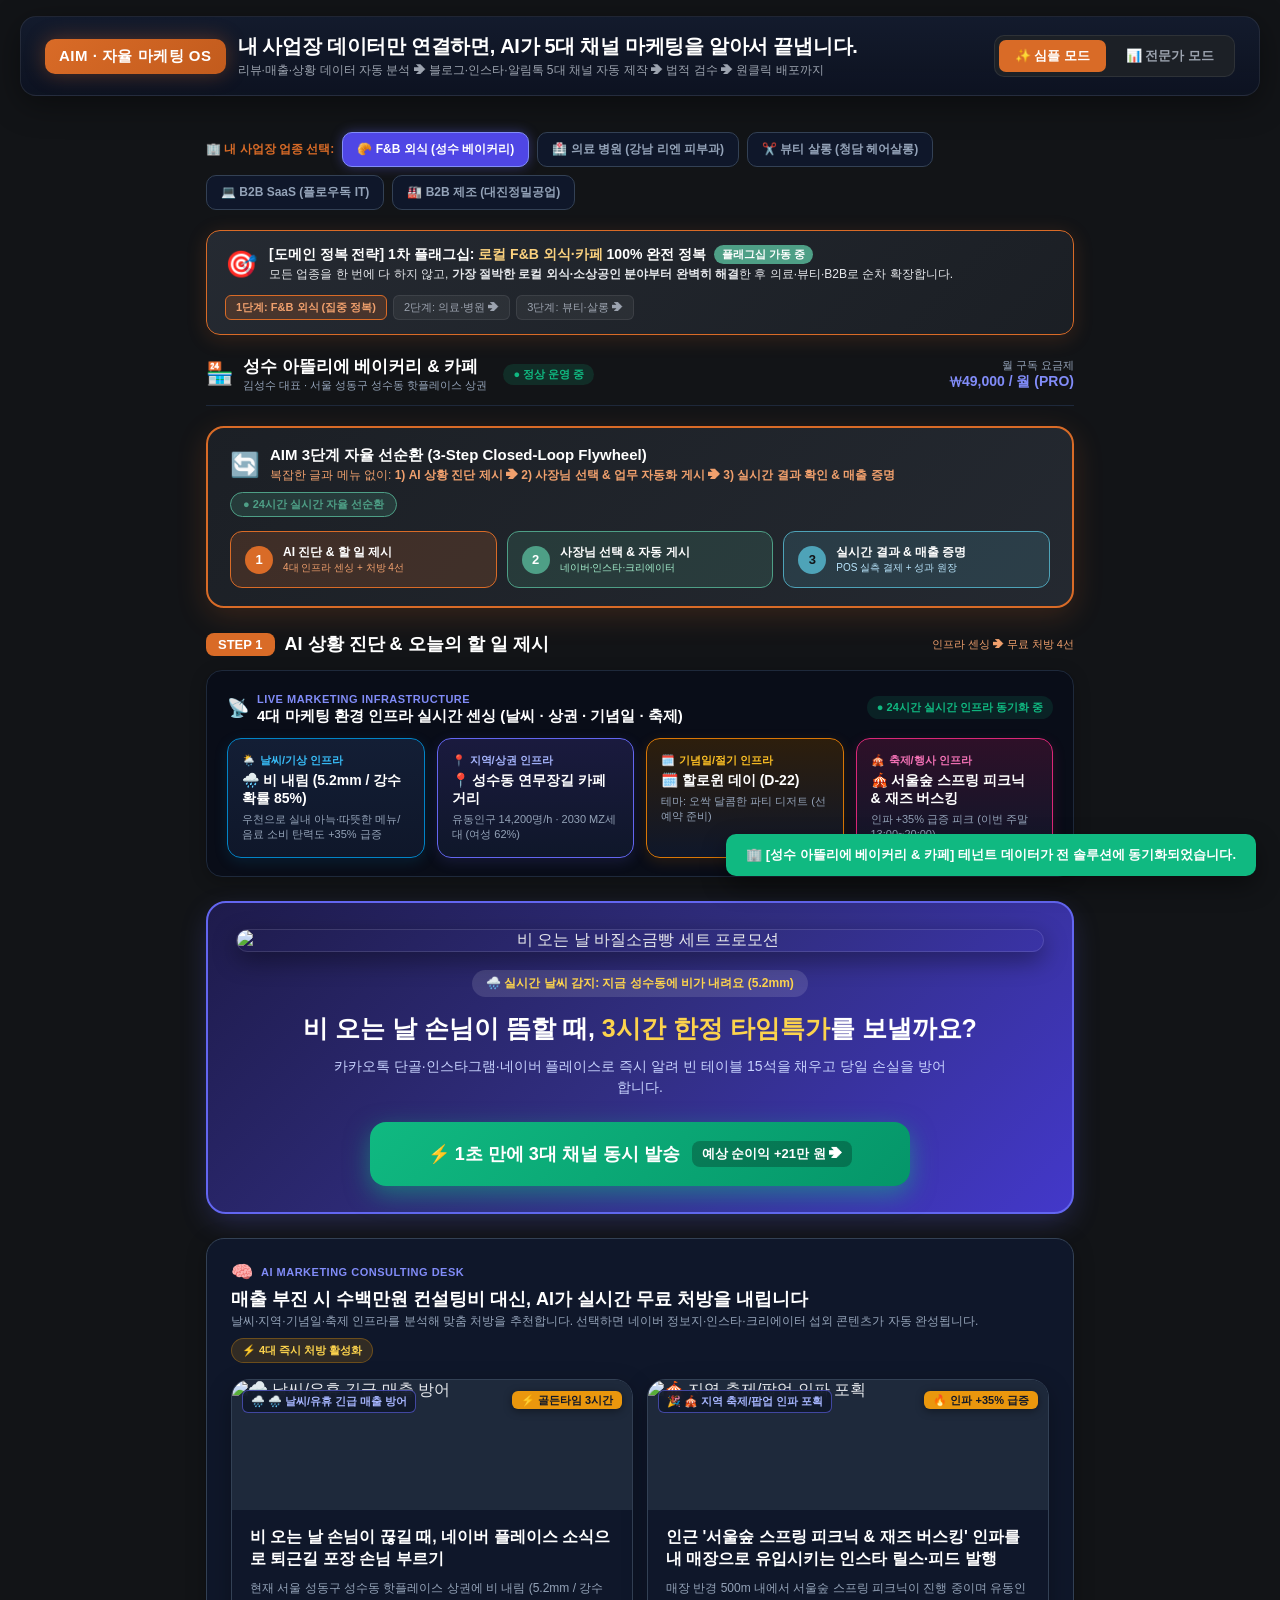
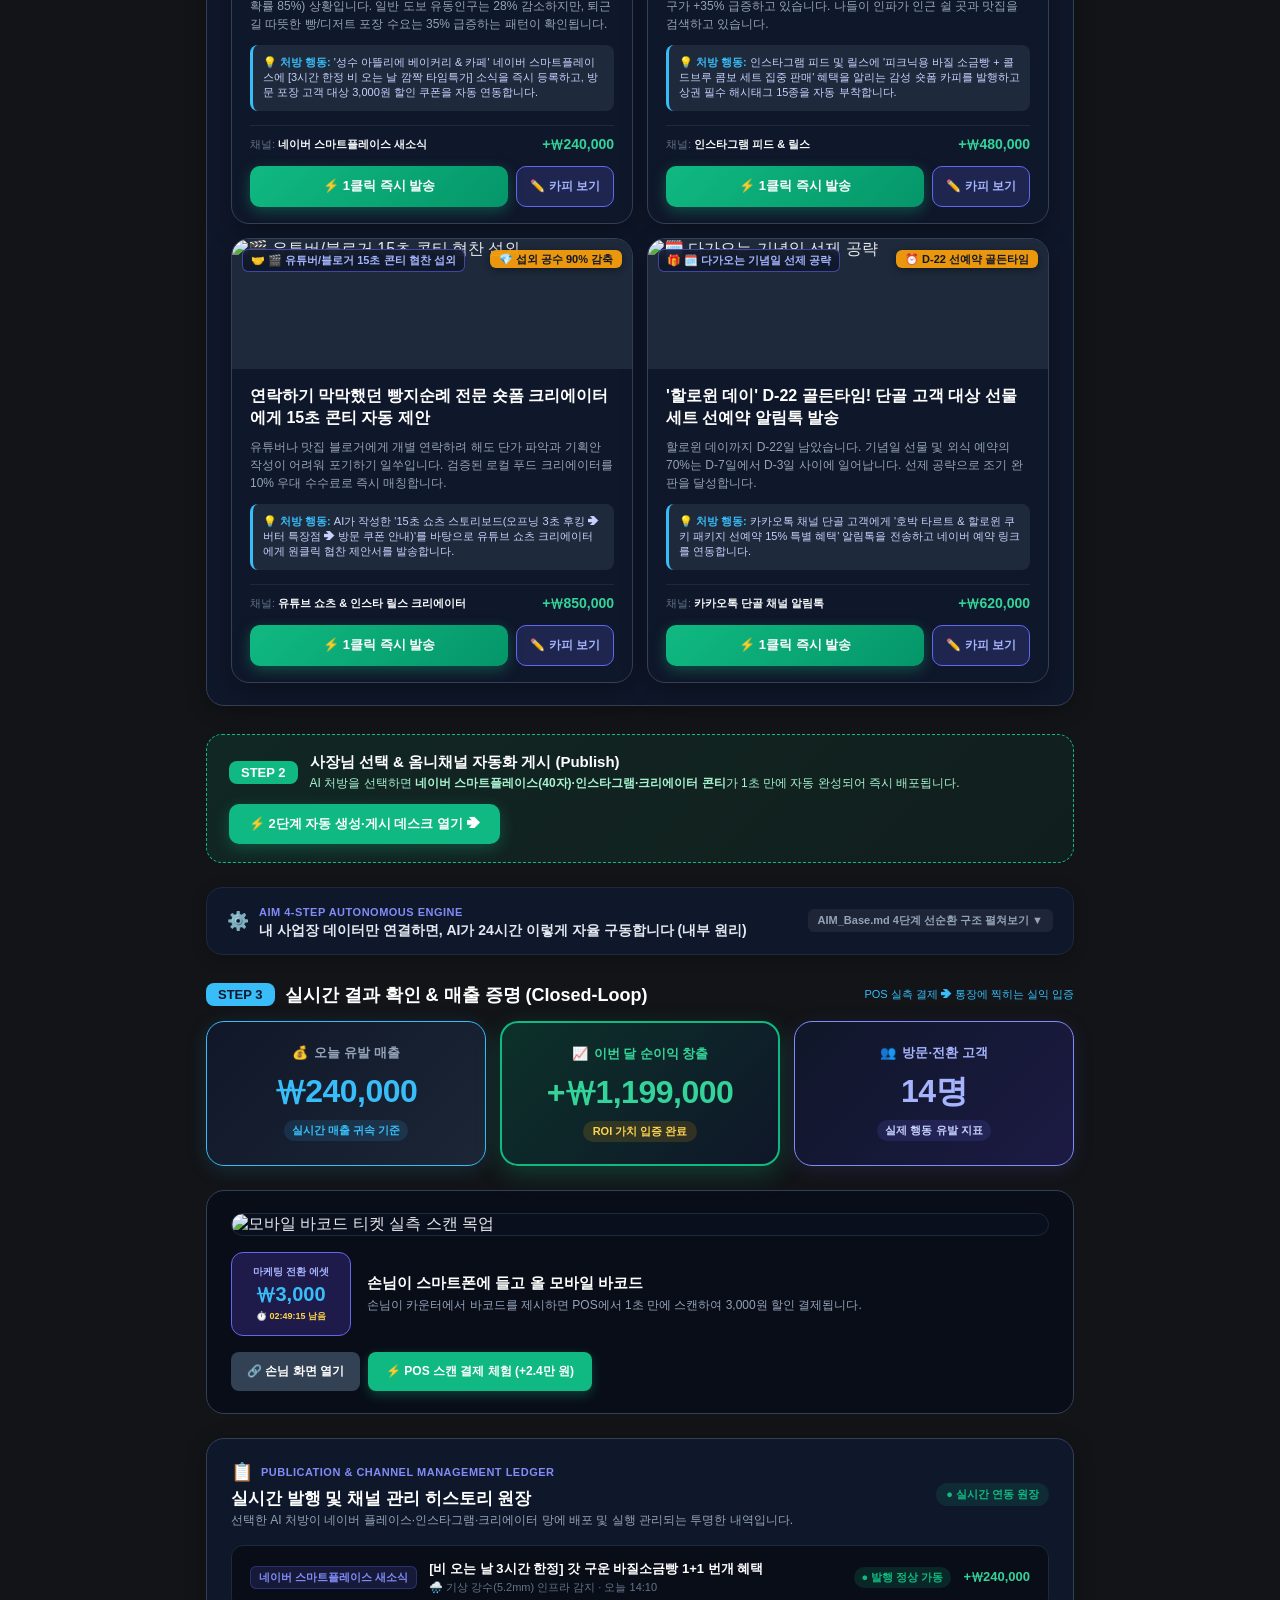
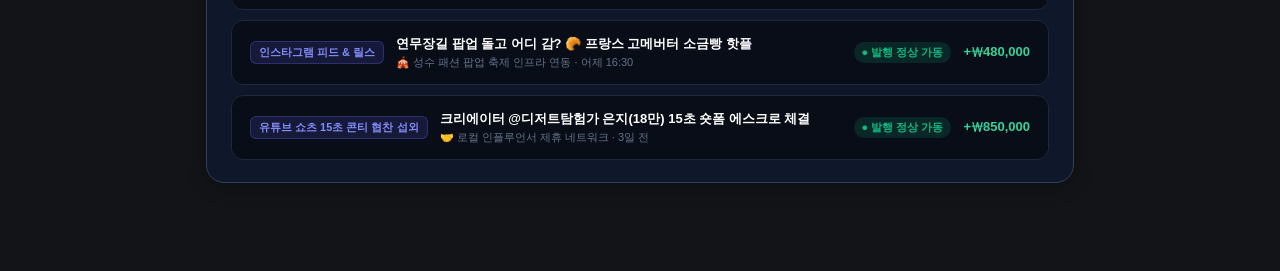
==== commit 3dc7deff: "feat(design): apply Calm Ergonomic Dark System tokens from Google Stitch" ====
--- a/aim/templates/index.html
+++ b/aim/templates/index.html
@@ -8,21 +8,23 @@
   <link rel="stylesheet" href="docs/design/tokens.css" />
   <style>
     :root {
-      --bg: #070A12;
-      --panel: #0D1322;
-      --card: #131B2E;
-      --card-border: #1E293B;
-      --border-focus: #4F46E5;
-      --primary: #6366F1;
-      --primary-hover: #4F46E5;
-      --success: #10B981;
-      --success-glow: rgba(16, 185, 129, 0.2);
-      --warning: #F59E0B;
-      --danger: #EF4444;
-      --text-main: #F8FAFC;
-      --text-muted: #94A3B8;
-      --accent: #8B5CF6;
-      --cyan: #06B6D4;
+      /* Calm Ergonomic Dark System (눈이 편안한 인체공학적 다크 테마) */
+      --bg: #121417;        /* Deep Charcoal Slate (트루 블랙 배제, 빛 번짐/Halation 완화) */
+      --panel: #161A20;     /* Intermediate Panel Container */
+      --card: #1C2026;      /* Surface / Card: 1단계 컨테이너 (Muted Charcoal) */
+      --card-border: rgba(255, 255, 255, 0.08); /* 1px 은은한 반투명 경계선 */
+      --card-elevated: #262B33; /* Surface Elevated: 2단계 컨테이너 */
+      --border-focus: #D96B27; /* Muted Terracotta Focus */
+      --primary: #D96B27;   /* Muted Terracotta Orange (채도 낮춘 웜 액센트) */
+      --primary-hover: #C25B1D;
+      --success: #4E9F86;   /* Soft Sage Green (안정감 있는 성공/실측 사실) */
+      --success-glow: rgba(78, 159, 134, 0.22);
+      --warning: #E5A84B;   /* Muted Amber */
+      --danger: #E05D5D;    /* Soft Muted Coral Red */
+      --text-main: #E6E8EC; /* Off-White Soft Pearl (순백색 #FFFFFF 눈부심 배제) */
+      --text-muted: #9CA3AF; /* Muted Cool Grey */
+      --accent: #8B7ED8;   /* Calm Purple */
+      --cyan: #4EA3B8;     /* Calm Cyan */
     }
     * { box-sizing: border-box; margin: 0; padding: 0; font-family: "Pretendard", -apple-system, BlinkMacSystemFont, "Segoe UI", Roboto, sans-serif; }
     body { background-color: var(--bg); color: var(--text-main); min-height: 100vh; padding: 16px 20px 40px; }
@@ -46,14 +48,14 @@
     }
     .brand-title { display: flex; align-items: center; gap: 12px; }
     .brand-logo-badge {
-      background: linear-gradient(135deg, #6366F1 0%, #3B82F6 100%);
+      background: linear-gradient(135deg, #D96B27 0%, #C25B1D 100%);
       color: #FFF;
       font-weight: 900;
       font-size: 15px;
       padding: 8px 14px;
       border-radius: 10px;
       letter-spacing: 0.5px;
-      box-shadow: 0 0 20px rgba(99, 102, 241, 0.4);
+      box-shadow: 0 0 20px rgba(217, 107, 39, 0.35);
     }
     .brand-text h1 { font-size: 20px; font-weight: 800; color: #FFF; letter-spacing: -0.3px; }
     .brand-text p { font-size: 12px; color: var(--text-muted); margin-top: 2px; }
@@ -70,7 +72,7 @@
       align-items: center;
       gap: 6px;
     }
-    .pulse-dot { width: 7px; height: 7px; border-radius: 50%; background: #10B981; box-shadow: 0 0 8px #10B981; animation: pulse 2s infinite; }
+    .pulse-dot { width: 7px; height: 7px; border-radius: 50%; background: #4E9F86; box-shadow: 0 0 8px #4E9F86; animation: pulse 2s infinite; }
     @keyframes pulse { 0% { opacity: 0.5; } 50% { opacity: 1; transform: scale(1.1); } 100% { opacity: 0.5; } }
 
     /* View Mode & Tenant Selector Bar */
@@ -84,7 +86,7 @@
     }
     .mode-tabs {
       display: flex;
-      background: #0A0F1D;
+      background: #121417;
       padding: 4px;
       border-radius: 12px;
       border: 1px solid var(--card-border);
@@ -724,11 +726,11 @@
         </div>
       </div>
       <div style="display: flex; align-items: center; gap: 8px;">
-        <div style="display: flex; gap: 4px; background: #0F172A; padding: 4px; border-radius: 10px; border: 1.5px solid #334155;">
-          <button id="btnModeSimple" onclick="toggleUIMode('simple')" style="padding: 7px 16px; font-size: 13px; font-weight: 800; border-radius: 7px; border: none; cursor: pointer; background: #6366F1; color: #FFFFFF; transition: all 0.2s;">
+        <div style="display: flex; gap: 4px; background: #1C2026; padding: 4px; border-radius: 10px; border: 1.5px solid rgba(255, 255, 255, 0.08);">
+          <button id="btnModeSimple" onclick="toggleUIMode('simple')" style="padding: 7px 16px; font-size: 13px; font-weight: 800; border-radius: 7px; border: none; cursor: pointer; background: #D96B27; color: #FFFFFF; transition: all 0.2s;">
             ✨ 심플 모드
           </button>
-          <button id="btnModeAdvanced" onclick="toggleUIMode('advanced')" style="padding: 7px 16px; font-size: 13px; font-weight: 700; border-radius: 7px; border: none; cursor: pointer; background: transparent; color: #94A3B8; transition: all 0.2s;">
+          <button id="btnModeAdvanced" onclick="toggleUIMode('advanced')" style="padding: 7px 16px; font-size: 13px; font-weight: 700; border-radius: 7px; border: none; cursor: pointer; background: transparent; color: #9CA3AF; transition: all 0.2s;">
             📊 전문가 모드
           </button>
         </div>
@@ -742,7 +744,7 @@
       
       <!-- Industry / Tenant Switcher Bar for Clean Mode -->
       <div style="margin-bottom: 20px; display: flex; align-items: center; gap: 8px; flex-wrap: wrap;">
-        <span style="font-size: 12px; font-weight: 800; color: #818CF8;">🏢 내 사업장 업종 선택:</span>
+        <span style="font-size: 12px; font-weight: 800; color: #D96B27;">🏢 내 사업장 업종 선택:</span>
         <button id="sBtn_TENANT_001" class="simple-tenant-btn active" onclick="switchTenant('TENANT_001')">🥐 F&B 외식 (성수 베이커리)</button>
         <button id="sBtn_TENANT_002" class="simple-tenant-btn" onclick="switchTenant('TENANT_002')">🏥 의료 병원 (강남 리엔 피부과)</button>
         <button id="sBtn_TENANT_003" class="simple-tenant-btn" onclick="switchTenant('TENANT_003')">✂️ 뷰티 살롱 (청담 헤어살롱)</button>
@@ -751,23 +753,23 @@
       </div>
 
       <!-- Domain Conquest Strategy Banner (1차 로컬 F&B 외식·카페 완전 정복 전략) -->
-      <div style="background: linear-gradient(135deg, rgba(30, 27, 75, 0.85) 0%, rgba(49, 46, 129, 0.7) 100%); border: 1.5px solid #6366F1; border-radius: 14px; padding: 14px 18px; margin-bottom: 20px; display: flex; justify-content: space-between; align-items: center; flex-wrap: wrap; gap: 12px; box-shadow: 0 4px 20px rgba(99,102,241,0.2);">
+      <div style="background: linear-gradient(135deg, rgba(38, 43, 51, 0.95) 0%, rgba(28, 32, 38, 0.9) 100%); border: 1.5px solid #D96B27; border-radius: 14px; padding: 14px 18px; margin-bottom: 20px; display: flex; justify-content: space-between; align-items: center; flex-wrap: wrap; gap: 12px; box-shadow: 0 4px 20px rgba(217,107,39,0.18);">
         <div style="display: flex; align-items: center; gap: 12px;">
           <span style="font-size: 26px;">🎯</span>
           <div>
             <div style="font-size: 14px; font-weight: 900; color: #FFFFFF; display: flex; align-items: center; gap: 8px;">
-              <span>[도메인 정복 전략] 1차 플래그십: <strong style="color: #FCD34D;">로컬 F&B 외식·카페</strong> 100% 완전 정복</span>
-              <span style="font-size: 11px; background: #10B981; color: #FFFFFF; padding: 2px 8px; border-radius: 999px; font-weight: 800;">플래그십 가동 중</span>
-            </div>
-            <div style="font-size: 12px; color: #C7D2FE; margin-top: 2px;">
+              <span>[도메인 정복 전략] 1차 플래그십: <strong style="color: #FAD17E;">로컬 F&B 외식·카페</strong> 100% 완전 정복</span>
+              <span style="font-size: 11px; background: #4E9F86; color: #FFFFFF; padding: 2px 8px; border-radius: 999px; font-weight: 800;">플래그십 가동 중</span>
+            </div>
+            <div style="font-size: 12px; color: #E6E8EC; margin-top: 2px;">
               모든 업종을 한 번에 다 하지 않고, <strong>가장 절박한 로컬 외식·소상공인 분야부터 완벽히 해결</strong>한 후 의료·뷰티·B2B로 순차 확장합니다.
             </div>
           </div>
         </div>
-        <div style="display: flex; gap: 6px; font-size: 11px; color: #94A3B8;">
-          <span style="background: rgba(99,102,241,0.25); color: #A5B4FC; border: 1px solid #6366F1; padding: 4px 10px; border-radius: 6px; font-weight: 800;">1단계: F&B 외식 (집중 정복)</span>
-          <span style="background: rgba(255,255,255,0.05); border: 1px solid #334155; padding: 4px 10px; border-radius: 6px;">2단계: 의료·병원 ➔</span>
-          <span style="background: rgba(255,255,255,0.05); border: 1px solid #334155; padding: 4px 10px; border-radius: 6px;">3단계: 뷰티·살롱 ➔</span>
+        <div style="display: flex; gap: 6px; font-size: 11px; color: #9CA3AF;">
+          <span style="background: rgba(217,107,39,0.2); color: #F0A06D; border: 1px solid #D96B27; padding: 4px 10px; border-radius: 6px; font-weight: 800;">1단계: F&B 외식 (집중 정복)</span>
+          <span style="background: rgba(255,255,255,0.05); border: 1px solid rgba(255,255,255,0.08); padding: 4px 10px; border-radius: 6px;">2단계: 의료·병원 ➔</span>
+          <span style="background: rgba(255,255,255,0.05); border: 1px solid rgba(255,255,255,0.08); padding: 4px 10px; border-radius: 6px;">3단계: 뷰티·살롱 ➔</span>
         </div>
       </div>
 
@@ -788,7 +790,7 @@
       </div>
 
       <!-- AIM 3-Step Autonomous Closed-Loop Flywheel Master Banner -->
-      <div style="background: linear-gradient(135deg, rgba(15, 23, 42, 0.95) 0%, rgba(30, 27, 75, 0.9) 100%); border: 2px solid #6366F1; border-radius: 18px; padding: 18px 22px; margin-bottom: 24px; box-shadow: 0 8px 30px rgba(99,102,241,0.25);">
+      <div style="background: linear-gradient(135deg, rgba(28, 32, 38, 0.95) 0%, rgba(38, 43, 51, 0.9) 100%); border: 2px solid #D96B27; border-radius: 18px; padding: 18px 22px; margin-bottom: 24px; box-shadow: 0 8px 30px rgba(217,107,39,0.2);">
         <div style="display: flex; justify-content: space-between; align-items: center; margin-bottom: 14px; flex-wrap: wrap; gap: 8px;">
           <div style="display: flex; align-items: center; gap: 10px;">
             <span style="font-size: 24px;">🔄</span>
@@ -796,33 +798,33 @@
               <div style="font-size: 15px; font-weight: 900; color: #FFFFFF;">
                 AIM 3단계 자율 선순환 (3-Step Closed-Loop Flywheel)
               </div>
-              <div style="font-size: 12px; color: #A5B4FC; margin-top: 2px;">
+              <div style="font-size: 12px; color: #F0A06D; margin-top: 2px;">
                 복잡한 글과 메뉴 없이: <strong>1) AI 상황 진단 제시 ➔ 2) 사장님 선택 & 업무 자동화 게시 ➔ 3) 실시간 결과 확인 & 매출 증명</strong>
               </div>
             </div>
           </div>
-          <span style="font-size: 11px; background: rgba(16,185,129,0.2); color: #34D399; border: 1px solid #10B981; padding: 4px 12px; border-radius: 999px; font-weight: 800;">
+          <span style="font-size: 11px; background: rgba(78,159,134,0.2); color: #4E9F86; border: 1px solid #4E9F86; padding: 4px 12px; border-radius: 999px; font-weight: 800;">
             ● 24시간 실시간 자율 선순환
           </span>
         </div>
         <!-- 3-Step Indicator Bar -->
         <div style="display: grid; grid-template-columns: repeat(3, 1fr); gap: 10px;">
-          <a href="#step1ProposeSection" style="text-decoration: none; background: rgba(99,102,241,0.18); border: 1.5px solid #6366F1; border-radius: 12px; padding: 12px 14px; display: flex; align-items: center; gap: 10px; transition: transform 0.15s;">
-            <span style="background: #6366F1; color: #FFFFFF; font-weight: 900; font-size: 13px; width: 28px; height: 28px; border-radius: 50%; display: flex; align-items: center; justify-content: center; flex-shrink: 0;">1</span>
+          <a href="#step1ProposeSection" style="text-decoration: none; background: rgba(217,107,39,0.18); border: 1.5px solid #D96B27; border-radius: 12px; padding: 12px 14px; display: flex; align-items: center; gap: 10px; transition: transform 0.15s;">
+            <span style="background: #D96B27; color: #FFFFFF; font-weight: 900; font-size: 13px; width: 28px; height: 28px; border-radius: 50%; display: flex; align-items: center; justify-content: center; flex-shrink: 0;">1</span>
             <div>
               <div style="font-size: 12px; font-weight: 900; color: #FFFFFF;">AI 진단 & 할 일 제시</div>
-              <div style="font-size: 10px; color: #C7D2FE;">4대 인프라 센싱 + 처방 4선</div>
+              <div style="font-size: 10px; color: #F0A06D;">4대 인프라 센싱 + 처방 4선</div>
             </div>
           </a>
-          <div onclick="openPublishingModal(currentAdviceId || 'ADV_TENANT_001_WEATHER')" style="cursor: pointer; background: rgba(16,185,129,0.15); border: 1.5px solid #10B981; border-radius: 12px; padding: 12px 14px; display: flex; align-items: center; gap: 10px; transition: transform 0.15s;">
-            <span style="background: #10B981; color: #FFFFFF; font-weight: 900; font-size: 13px; width: 28px; height: 28px; border-radius: 50%; display: flex; align-items: center; justify-content: center; flex-shrink: 0;">2</span>
+          <div onclick="openPublishingModal(currentAdviceId || 'ADV_TENANT_001_WEATHER')" style="cursor: pointer; background: rgba(78,159,134,0.18); border: 1.5px solid #4E9F86; border-radius: 12px; padding: 12px 14px; display: flex; align-items: center; gap: 10px; transition: transform 0.15s;">
+            <span style="background: #4E9F86; color: #FFFFFF; font-weight: 900; font-size: 13px; width: 28px; height: 28px; border-radius: 50%; display: flex; align-items: center; justify-content: center; flex-shrink: 0;">2</span>
             <div>
               <div style="font-size: 12px; font-weight: 900; color: #FFFFFF;">사장님 선택 & 자동 게시</div>
               <div style="font-size: 10px; color: #A7F3D0;">네이버·인스타·크리에이터</div>
             </div>
           </div>
-          <a href="#step3ResultsSection" style="text-decoration: none; background: rgba(56,189,248,0.15); border: 1.5px solid #38BDF8; border-radius: 12px; padding: 12px 14px; display: flex; align-items: center; gap: 10px; transition: transform 0.15s;">
-            <span style="background: #38BDF8; color: #0F172A; font-weight: 900; font-size: 13px; width: 28px; height: 28px; border-radius: 50%; display: flex; align-items: center; justify-content: center; flex-shrink: 0;">3</span>
+          <a href="#step3ResultsSection" style="text-decoration: none; background: rgba(78,163,184,0.18); border: 1.5px solid #4EA3B8; border-radius: 12px; padding: 12px 14px; display: flex; align-items: center; gap: 10px; transition: transform 0.15s;">
+            <span style="background: #4EA3B8; color: #121417; font-weight: 900; font-size: 13px; width: 28px; height: 28px; border-radius: 50%; display: flex; align-items: center; justify-content: center; flex-shrink: 0;">3</span>
             <div>
               <div style="font-size: 12px; font-weight: 900; color: #FFFFFF;">실시간 결과 & 매출 증명</div>
               <div style="font-size: 10px; color: #BAE6FD;">POS 실측 결제 + 성과 원장</div>
@@ -836,9 +838,9 @@
       <!-- ======================================================== -->
       <div id="step1ProposeSection" style="margin-bottom: 28px;">
         <div style="display: flex; align-items: center; gap: 10px; margin-bottom: 14px;">
-          <span style="background: #6366F1; color: #FFFFFF; font-weight: 900; font-size: 13px; padding: 4px 12px; border-radius: 8px;">STEP 1</span>
+          <span style="background: #D96B27; color: #FFFFFF; font-weight: 900; font-size: 13px; padding: 4px 12px; border-radius: 8px;">STEP 1</span>
           <h3 style="font-size: 18px; font-weight: 900; color: #FFFFFF; margin: 0;">AI 상황 진단 & 오늘의 할 일 제시</h3>
-          <span style="font-size: 11px; color: #A5B4FC; margin-left: auto;">인프라 센싱 ➔ 무료 처방 4선</span>
+          <span style="font-size: 11px; color: #F0A06D; margin-left: auto;">인프라 센싱 ➔ 무료 처방 4선</span>
         </div>
 
         <!-- 4-Pillar Environmental Infrastructure Live Sensing Bar -->
@@ -3920,13 +3922,13 @@
       if (advContainer) advContainer.style.display = isSimple ? 'none' : 'block';
 
       if (btnSimple) {
-        btnSimple.style.background = isSimple ? '#6366F1' : 'transparent';
-        btnSimple.style.color = isSimple ? '#FFFFFF' : '#94A3B8';
+        btnSimple.style.background = isSimple ? '#D96B27' : 'transparent';
+        btnSimple.style.color = isSimple ? '#FFFFFF' : '#9CA3AF';
         btnSimple.style.fontWeight = isSimple ? '800' : '700';
       }
       if (btnAdv) {
-        btnAdv.style.background = isSimple ? 'transparent' : '#6366F1';
-        btnAdv.style.color = isSimple ? '#94A3B8' : '#FFFFFF';
+        btnAdv.style.background = isSimple ? 'transparent' : '#D96B27';
+        btnAdv.style.color = isSimple ? '#9CA3AF' : '#FFFFFF';
         btnAdv.style.fontWeight = isSimple ? '700' : '800';
       }
 
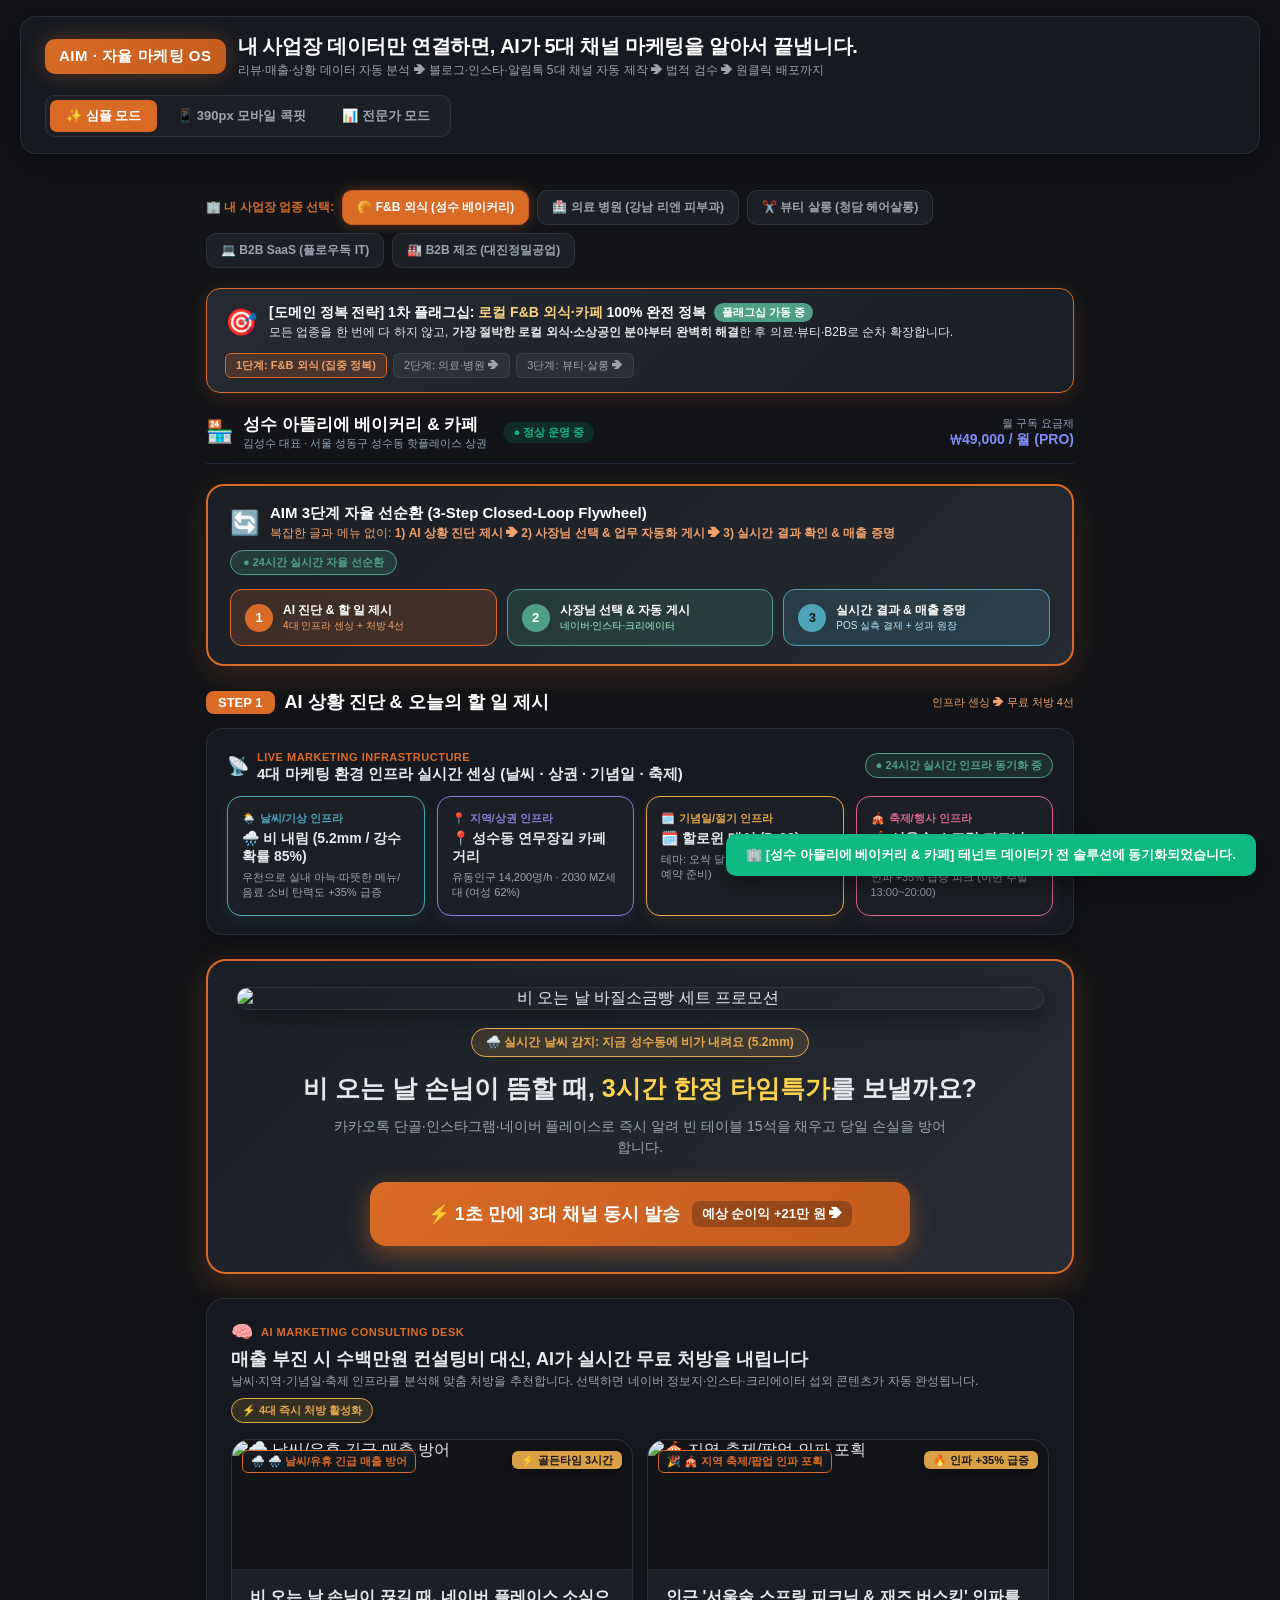
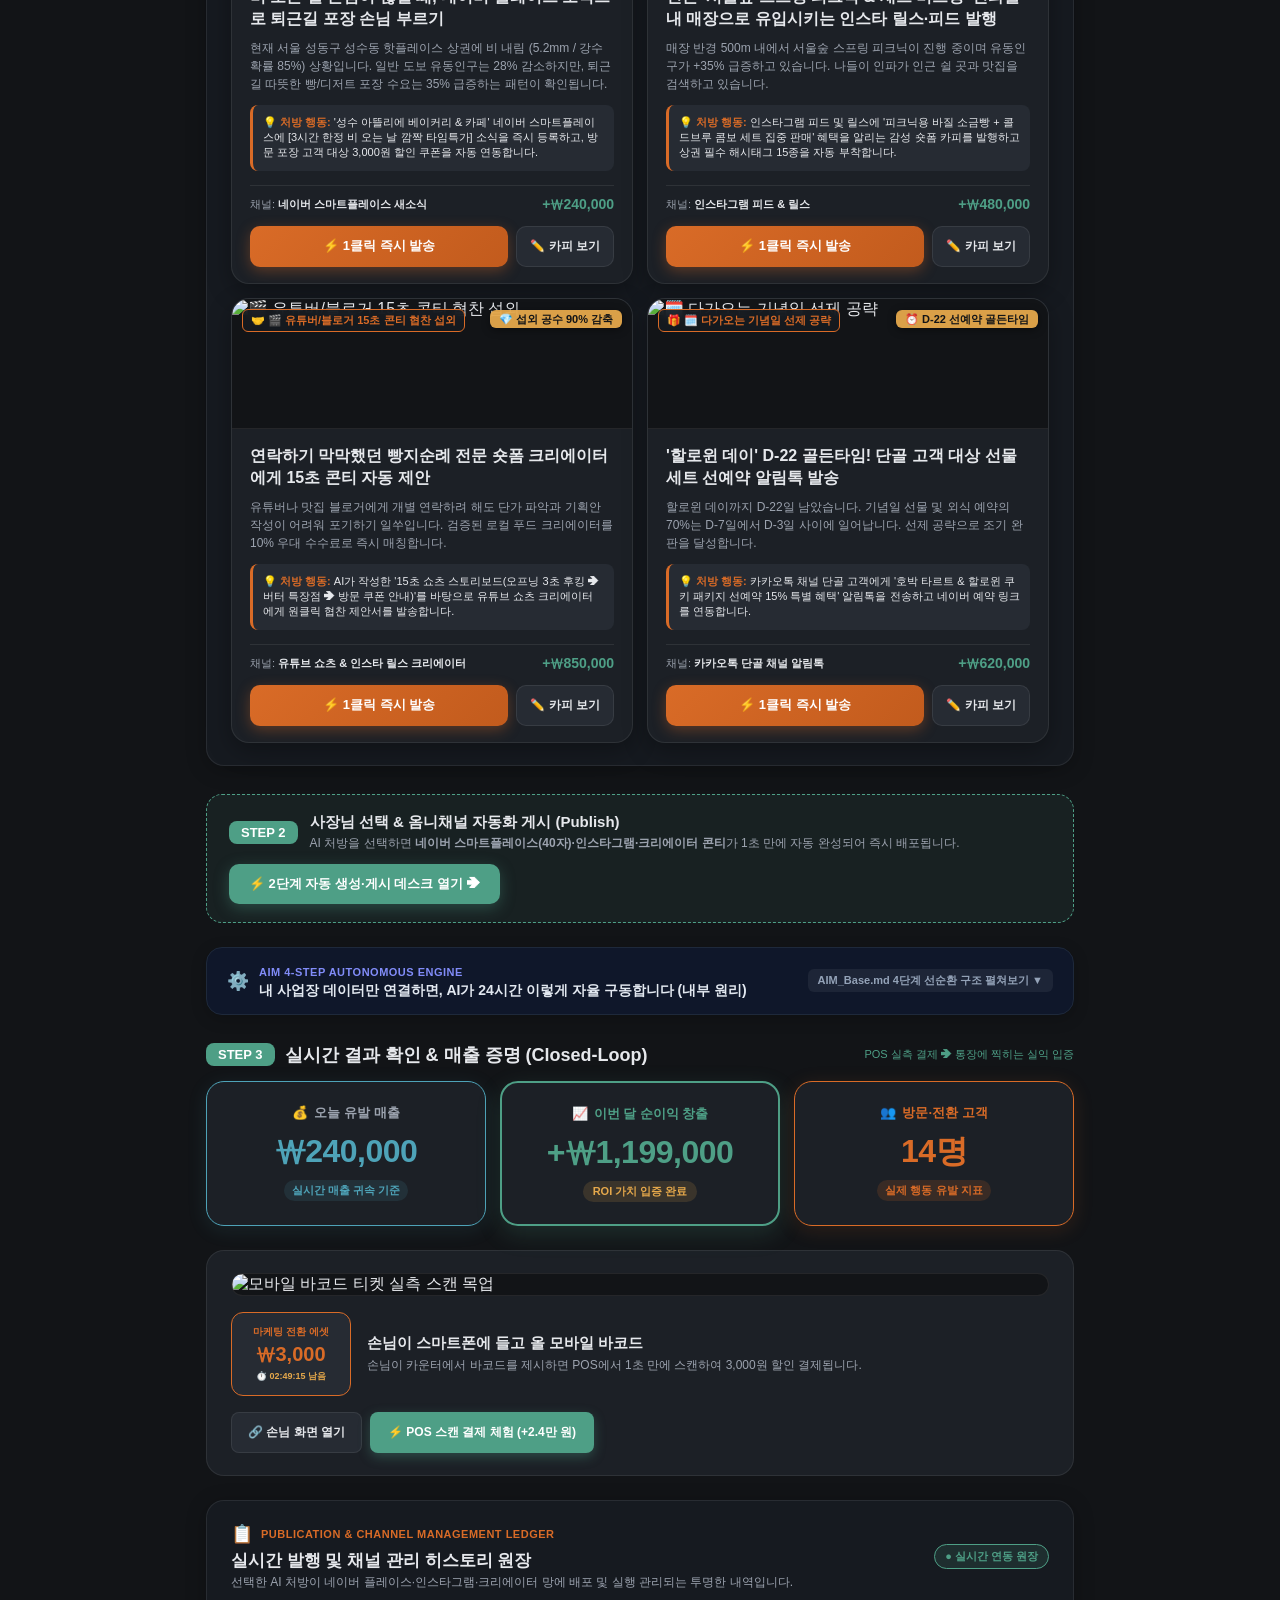
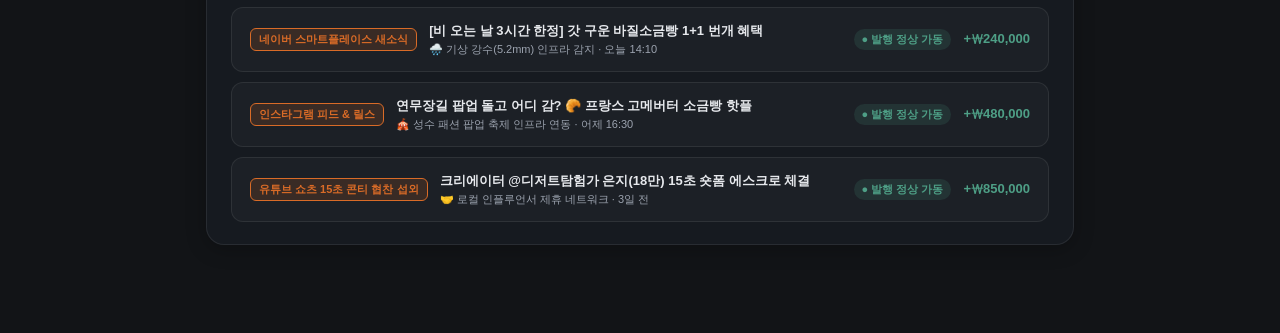
==== commit a1484e52: "feat(ui): thoroughly apply Calm Ergonomic Dark System tokens and 390px mobile cockpit toggle across " ====
--- a/aim/templates/index.html
+++ b/aim/templates/index.html
@@ -34,7 +34,7 @@
 
     /* Top Command Header */
     .top-header {
-      background: linear-gradient(180deg, rgba(19, 27, 46, 0.95) 0%, rgba(13, 19, 34, 0.9) 100%);
+      background: var(--panel);
       border: 1px solid var(--card-border);
       border-radius: 16px;
       padding: 16px 24px;
@@ -62,7 +62,7 @@
 
     .telemetry-bar { display: flex; align-items: center; gap: 10px; flex-wrap: wrap; }
     .telem-pill {
-      background: rgba(15, 23, 42, 0.8);
+      background: var(--card);
       border: 1px solid var(--card-border);
       padding: 6px 12px;
       border-radius: 8px;
@@ -71,6 +71,7 @@
       display: inline-flex;
       align-items: center;
       gap: 6px;
+      color: var(--text-main);
     }
     .pulse-dot { width: 7px; height: 7px; border-radius: 50%; background: #4E9F86; box-shadow: 0 0 8px #4E9F86; animation: pulse 2s infinite; }
     @keyframes pulse { 0% { opacity: 0.5; } 50% { opacity: 1; transform: scale(1.1); } 100% { opacity: 0.5; } }
@@ -86,7 +87,7 @@
     }
     .mode-tabs {
       display: flex;
-      background: #121417;
+      background: var(--bg);
       padding: 4px;
       border-radius: 12px;
       border: 1px solid var(--card-border);
@@ -111,7 +112,7 @@
     .mode-tab-btn.active {
       background: var(--primary);
       color: #FFF;
-      box-shadow: 0 4px 14px rgba(99, 102, 241, 0.4);
+      box-shadow: 0 4px 14px rgba(217, 107, 39, 0.4);
     }
 
     .tenant-quick-bar {
@@ -121,7 +122,7 @@
       overflow-x: auto;
     }
     .tenant-quick-btn {
-      background: #0F172A;
+      background: var(--card);
       border: 1px solid var(--card-border);
       color: var(--text-muted);
       font-size: 11px;
@@ -134,16 +135,16 @@
     }
     .tenant-quick-btn:hover { border-color: var(--primary); color: #FFF; }
     .tenant-quick-btn.active {
-      background: rgba(99, 102, 241, 0.2);
-      border-color: #6366F1;
-      color: #A5B4FC;
+      background: rgba(217, 107, 39, 0.18);
+      border-color: var(--primary);
+      color: var(--primary);
       font-weight: 800;
-      box-shadow: 0 0 10px rgba(99, 102, 241, 0.3);
+      box-shadow: 0 0 10px rgba(217, 107, 39, 0.3);
     }
     .simple-tenant-btn {
-      background: #0F172A;
-      border: 1.5px solid #334155;
-      color: #94A3B8;
+      background: var(--card);
+      border: 1.5px solid var(--card-border);
+      color: var(--text-muted);
       font-size: 12px;
       font-weight: 800;
       padding: 8px 14px;
@@ -153,16 +154,16 @@
       white-space: nowrap;
     }
     .simple-tenant-btn:hover {
-      border-color: #6366F1;
+      border-color: var(--primary);
       color: #FFFFFF;
-      background: #1E293B;
+      background: var(--card-elevated);
     }
     .simple-tenant-btn.active {
-      background: #4F46E5;
-      border-color: #818CF8;
+      background: var(--primary);
+      border-color: var(--primary-hover);
       color: #FFFFFF;
       font-weight: 900;
-      box-shadow: 0 0 12px rgba(99, 102, 241, 0.4);
+      box-shadow: 0 0 12px rgba(217, 107, 39, 0.4);
     }
     .pub-tab-btn {
       background: transparent;
@@ -178,10 +179,10 @@
     }
     .pub-tab-btn:hover { color: #FFFFFF; background: rgba(255,255,255,0.05); }
     .pub-tab-btn.active {
-      background: #4F46E5;
+      background: var(--primary);
       color: #FFFFFF;
       font-weight: 800;
-      border-color: #818CF8;
+      border-color: var(--primary-hover);
     }
 
     /* View Panels */
@@ -189,8 +190,8 @@
 
     /* Hero Section */
     .hero-section {
-      background: linear-gradient(180deg, rgba(30, 41, 59, 0.7) 0%, rgba(15, 23, 42, 0.95) 100%);
-      border: 1px solid rgba(99, 102, 241, 0.3);
+      background: var(--panel);
+      border: 1px solid var(--card-border);
       border-radius: 18px;
       padding: 36px 32px;
       margin-bottom: 24px;
@@ -202,9 +203,9 @@
       display: inline-flex;
       align-items: center;
       gap: 6px;
-      background: rgba(99, 102, 241, 0.2);
-      border: 1px solid rgba(99, 102, 241, 0.5);
-      color: #A5B4FC;
+      background: rgba(217, 107, 39, 0.15);
+      border: 1px solid var(--primary);
+      color: var(--primary);
       padding: 6px 16px;
       border-radius: 999px;
       font-size: 12px;
@@ -234,7 +235,7 @@
       margin-bottom: 24px;
     }
     .btn-hero-primary {
-      background: linear-gradient(135deg, #6366F1 0%, #4F46E5 100%);
+      background: linear-gradient(135deg, var(--primary) 0%, var(--primary-hover) 100%);
       color: #FFF;
       border: none;
       padding: 13px 26px;
@@ -242,14 +243,14 @@
       font-size: 13px;
       font-weight: 800;
       cursor: pointer;
-      box-shadow: 0 4px 20px rgba(99, 102, 241, 0.4);
+      box-shadow: 0 4px 20px rgba(217, 107, 39, 0.4);
       transition: all 0.2s;
     }
     .btn-hero-primary:hover { transform: translateY(-2px); filter: brightness(1.1); }
     .btn-hero-secondary {
-      background: rgba(30, 41, 59, 0.8);
+      background: var(--card-elevated);
       border: 1px solid var(--card-border);
-      color: #E2E8F0;
+      color: var(--text-main);
       padding: 13px 22px;
       border-radius: 10px;
       font-size: 13px;
@@ -257,7 +258,7 @@
       cursor: pointer;
       transition: all 0.2s;
     }
-    .btn-hero-secondary:hover { background: #334155; color: #FFF; }
+    .btn-hero-secondary:hover { background: var(--card); color: #FFF; }
     .hero-metrics-bar {
       display: flex;
       justify-content: center;
@@ -267,7 +268,7 @@
       border-top: 1px solid rgba(255, 255, 255, 0.08);
     }
     .hero-metric-item { font-size: 12px; color: #CBD5E1; }
-    .hero-metric-item b { color: #38BDF8; font-size: 14px; }
+    .hero-metric-item b { color: var(--success); font-size: 14px; }
 
     /* Benefit Grid */
     .benefit-grid {
@@ -284,7 +285,7 @@
       padding: 22px;
       transition: all 0.2s;
     }
-    .benefit-card:hover { border-color: rgba(99, 102, 241, 0.5); transform: translateY(-2px); }
+    .benefit-card:hover { border-color: var(--primary); transform: translateY(-2px); }
     .benefit-icon-badge {
       width: 42px;
       height: 42px;
@@ -298,12 +299,12 @@
     .benefit-title { font-size: 16px; font-weight: 800; color: #FFF; margin-bottom: 8px; }
     .benefit-desc { font-size: 12px; color: var(--text-muted); line-height: 1.6; margin-bottom: 14px; }
     .benefit-outcome {
-      background: rgba(16, 185, 129, 0.1);
-      border: 1px solid rgba(16, 185, 129, 0.25);
+      background: rgba(78, 159, 134, 0.12);
+      border: 1px solid var(--success);
       border-radius: 8px;
       padding: 8px 12px;
       font-size: 11px;
-      color: #34D399;
+      color: var(--success);
       font-weight: 700;
     }
 
@@ -326,15 +327,15 @@
       transition: all 0.2s;
     }
     .pricing-card.featured {
-      border: 2px solid #6366F1;
-      background: linear-gradient(180deg, #131B2E 0%, #0E1528 100%);
-      box-shadow: 0 8px 30px rgba(99, 102, 241, 0.25);
+      border: 2px solid var(--primary);
+      background: var(--card-elevated);
+      box-shadow: 0 8px 30px rgba(217, 107, 39, 0.25);
     }
     .pricing-featured-badge {
       position: absolute;
       top: -11px;
       right: 18px;
-      background: linear-gradient(135deg, #6366F1 0%, #EC4899 100%);
+      background: linear-gradient(135deg, var(--primary) 0%, var(--warning) 100%);
       color: #FFF;
       font-size: 10px;
       font-weight: 800;
@@ -348,12 +349,12 @@
     .pricing-price-period { font-size: 11px; color: var(--text-muted); }
     .pricing-features-list { list-style: none; margin-bottom: 20px; flex: 1; }
     .pricing-features-list li { font-size: 11px; color: #CBD5E1; margin-bottom: 8px; display: flex; align-items: flex-start; gap: 6px; line-height: 1.5; }
-    .pricing-features-list li::before { content: "✓"; color: #10B981; font-weight: 900; }
+    .pricing-features-list li::before { content: "✓"; color: var(--success); font-weight: 900; }
 
     /* ROI Calc Box */
     .roi-calc-box {
-      background: linear-gradient(135deg, rgba(15, 23, 42, 0.95) 0%, rgba(30, 41, 59, 0.8) 100%);
-      border: 1.5px solid rgba(99, 102, 241, 0.4);
+      background: var(--card);
+      border: 1.5px solid var(--card-border);
       border-radius: 18px;
       padding: 24px;
       margin-bottom: 24px;
@@ -366,7 +367,7 @@
     }
     @media (max-width: 800px) { .calc-grid { grid-template-columns: 1fr; } }
     .calc-metric-highlight {
-      background: #0B0F19;
+      background: var(--bg);
       border: 1px solid var(--card-border);
       border-radius: 14px;
       padding: 20px;
@@ -375,7 +376,7 @@
     .calc-metric-number {
       font-size: 32px;
       font-weight: 900;
-      color: #34D399;
+      color: var(--success);
       letter-spacing: -0.5px;
       margin: 6px 0;
     }
@@ -395,7 +396,7 @@
       width: 34px;
       height: 34px;
       border-radius: 50%;
-      background: #6366F1;
+      background: var(--primary);
       color: #FFF;
       display: flex;
       align-items: center;
@@ -407,9 +408,9 @@
     .step-body { flex: 1; }
     .step-header-row { display: flex; justify-content: space-between; align-items: center; margin-bottom: 6px; }
     .step-title { font-size: 15px; font-weight: 800; color: #FFF; }
-    .step-badge-done { background: rgba(16, 185, 129, 0.2); color: #34D399; padding: 3px 8px; border-radius: 999px; font-size: 10px; font-weight: 800; }
-    .step-badge-active { background: rgba(99, 102, 241, 0.2); color: #A5B4FC; padding: 3px 8px; border-radius: 999px; font-size: 10px; font-weight: 800; }
-    .step-badge-pending { background: rgba(245, 158, 11, 0.2); color: #FCD34D; padding: 3px 8px; border-radius: 999px; font-size: 10px; font-weight: 800; }
+    .step-badge-done { background: rgba(78, 159, 134, 0.15); color: var(--success); padding: 3px 8px; border-radius: 999px; font-size: 10px; font-weight: 800; }
+    .step-badge-active { background: rgba(217, 107, 39, 0.15); color: var(--primary); padding: 3px 8px; border-radius: 999px; font-size: 10px; font-weight: 800; }
+    .step-badge-pending { background: rgba(229, 168, 75, 0.15); color: var(--warning); padding: 3px 8px; border-radius: 999px; font-size: 10px; font-weight: 800; }
 
     /* Tenant Cockpit 2-Column Grid */
     .tenant-cockpit-grid {
@@ -730,6 +731,9 @@
           <button id="btnModeSimple" onclick="toggleUIMode('simple')" style="padding: 7px 16px; font-size: 13px; font-weight: 800; border-radius: 7px; border: none; cursor: pointer; background: #D96B27; color: #FFFFFF; transition: all 0.2s;">
             ✨ 심플 모드
           </button>
+          <button id="btnModeMobile" onclick="toggleUIMode('mobile')" style="padding: 7px 16px; font-size: 13px; font-weight: 700; border-radius: 7px; border: none; cursor: pointer; background: transparent; color: #9CA3AF; transition: all 0.2s;">
+            📱 390px 모바일 콕핏
+          </button>
           <button id="btnModeAdvanced" onclick="toggleUIMode('advanced')" style="padding: 7px 16px; font-size: 13px; font-weight: 700; border-radius: 7px; border: none; cursor: pointer; background: transparent; color: #9CA3AF; transition: all 0.2s;">
             📊 전문가 모드
           </button>
@@ -844,90 +848,90 @@
         </div>
 
         <!-- 4-Pillar Environmental Infrastructure Live Sensing Bar -->
-        <div style="background: #090D18; border: 1.5px solid #1E293B; border-radius: 16px; padding: 18px 20px; margin-bottom: 24px; box-shadow: 0 4px 16px rgba(0,0,0,0.25);">
+        <div style="background: var(--panel); border: 1px solid var(--card-border); border-radius: 16px; padding: 18px 20px; margin-bottom: 24px; box-shadow: 0 4px 16px rgba(0,0,0,0.25);">
           <div style="display: flex; justify-content: space-between; align-items: center; margin-bottom: 12px; flex-wrap: wrap; gap: 8px;">
             <div style="display: flex; align-items: center; gap: 8px;">
               <span style="font-size: 18px;">📡</span>
               <div>
-                <span style="font-size: 11px; font-weight: 800; color: #818CF8; letter-spacing: 0.5px;">LIVE MARKETING INFRASTRUCTURE</span>
-                <h3 style="font-size: 15px; font-weight: 900; color: #FFFFFF;">4대 마케팅 환경 인프라 실시간 센싱 (날씨 · 상권 · 기념일 · 축제)</h3>
+                <span style="font-size: 11px; font-weight: 800; color: var(--primary); letter-spacing: 0.5px;">LIVE MARKETING INFRASTRUCTURE</span>
+                <h3 style="font-size: 15px; font-weight: 900; color: var(--text-main);">4대 마케팅 환경 인프라 실시간 센싱 (날씨 · 상권 · 기념일 · 축제)</h3>
               </div>
             </div>
-            <span style="font-size: 11px; color: #10B981; background: rgba(16,185,129,0.12); padding: 4px 10px; border-radius: 999px; font-weight: 800;">● 24시간 실시간 인프라 동기화 중</span>
+            <span style="font-size: 11px; color: var(--success); background: rgba(78,159,134,0.15); border: 1px solid var(--success); padding: 4px 10px; border-radius: 999px; font-weight: 800;">● 24시간 실시간 인프라 동기화 중</span>
           </div>
 
           <div style="display: grid; grid-template-columns: repeat(4, 1fr); gap: 12px;">
             <!-- Infra 1: Weather -->
-            <div id="infraWeatherCard" style="background: linear-gradient(180deg, #131E35 0%, #0F172A 100%); border: 1.5px solid #0284C7; border-radius: 14px; padding: 14px; box-shadow: 0 4px 14px rgba(2,132,199,0.15);">
-              <div style="font-size: 11px; color: #38BDF8; font-weight: 800; margin-bottom: 4px; display: flex; align-items: center; gap: 4px;"><span>🌦️</span> <span>날씨/기상 인프라</span></div>
-              <div id="infraWeatherVal" style="font-size: 14px; font-weight: 900; color: #FFFFFF; margin-bottom: 4px;">🌧️ 비 내림 (5.2mm)</div>
-              <div id="infraWeatherSub" style="font-size: 11px; color: #94A3B8; line-height: 1.4;">실내 아늑 소비 탄력도 +35% 급증</div>
+            <div id="infraWeatherCard" style="background: var(--card); border: 1.5px solid var(--cyan); border-radius: 14px; padding: 14px; box-shadow: 0 4px 14px rgba(78,163,184,0.12);">
+              <div style="font-size: 11px; color: var(--cyan); font-weight: 800; margin-bottom: 4px; display: flex; align-items: center; gap: 4px;"><span>🌦️</span> <span>날씨/기상 인프라</span></div>
+              <div id="infraWeatherVal" style="font-size: 14px; font-weight: 900; color: var(--text-main); margin-bottom: 4px;">🌧️ 비 내림 (5.2mm)</div>
+              <div id="infraWeatherSub" style="font-size: 11px; color: var(--text-muted); line-height: 1.4;">실내 아늑 소비 탄력도 +35% 급증</div>
             </div>
 
             <!-- Infra 2: Geography -->
-            <div id="infraGeoCard" style="background: linear-gradient(180deg, #1A1A3E 0%, #0F172A 100%); border: 1.5px solid #6366F1; border-radius: 14px; padding: 14px; box-shadow: 0 4px 14px rgba(99,102,241,0.15);">
-              <div style="font-size: 11px; color: #A5B4FC; font-weight: 800; margin-bottom: 4px; display: flex; align-items: center; gap: 4px;"><span>📍</span> <span>지역/상권 인프라</span></div>
-              <div id="infraGeoVal" style="font-size: 14px; font-weight: 900; color: #FFFFFF; margin-bottom: 4px;">📍 성수 연무장길 카페거리</div>
-              <div id="infraGeoSub" style="font-size: 11px; color: #94A3B8; line-height: 1.4;">유동인구 14,200명/h · 2030 62%</div>
+            <div id="infraGeoCard" style="background: var(--card); border: 1.5px solid var(--accent); border-radius: 14px; padding: 14px; box-shadow: 0 4px 14px rgba(139,126,216,0.12);">
+              <div style="font-size: 11px; color: var(--accent); font-weight: 800; margin-bottom: 4px; display: flex; align-items: center; gap: 4px;"><span>📍</span> <span>지역/상권 인프라</span></div>
+              <div id="infraGeoVal" style="font-size: 14px; font-weight: 900; color: var(--text-main); margin-bottom: 4px;">📍 성수 연무장길 카페거리</div>
+              <div id="infraGeoSub" style="font-size: 11px; color: var(--text-muted); line-height: 1.4;">유동인구 14,200명/h · 2030 62%</div>
             </div>
 
             <!-- Infra 3: Anniversary -->
-            <div id="infraAnnivCard" style="background: linear-gradient(180deg, #2D1E0C 0%, #0F172A 100%); border: 1.5px solid #D97706; border-radius: 14px; padding: 14px; box-shadow: 0 4px 14px rgba(217,119,6,0.15);">
-              <div style="font-size: 11px; color: #FBBF24; font-weight: 800; margin-bottom: 4px; display: flex; align-items: center; gap: 4px;"><span>🗓️</span> <span>기념일/절기 인프라</span></div>
-              <div id="infraAnnivVal" style="font-size: 14px; font-weight: 900; color: #FFFFFF; margin-bottom: 4px;">🗓️ 할로윈 데이 (D-22)</div>
-              <div id="infraAnnivSub" style="font-size: 11px; color: #94A3B8; line-height: 1.4;">선예약 준비 단계 · 검색량 급증</div>
+            <div id="infraAnnivCard" style="background: var(--card); border: 1.5px solid var(--warning); border-radius: 14px; padding: 14px; box-shadow: 0 4px 14px rgba(229,168,75,0.12);">
+              <div style="font-size: 11px; color: var(--warning); font-weight: 800; margin-bottom: 4px; display: flex; align-items: center; gap: 4px;"><span>🗓️</span> <span>기념일/절기 인프라</span></div>
+              <div id="infraAnnivVal" style="font-size: 14px; font-weight: 900; color: var(--text-main); margin-bottom: 4px;">🗓️ 할로윈 데이 (D-22)</div>
+              <div id="infraAnnivSub" style="font-size: 11px; color: var(--text-muted); line-height: 1.4;">선예약 준비 단계 · 검색량 급증</div>
             </div>
 
             <!-- Infra 4: Events/Festivals -->
-            <div id="infraEventCard" style="background: linear-gradient(180deg, #2E1028 0%, #0F172A 100%); border: 1.5px solid #DB2777; border-radius: 14px; padding: 14px; box-shadow: 0 4px 14px rgba(219,39,119,0.15);">
-              <div style="font-size: 11px; color: #F472B6; font-weight: 800; margin-bottom: 4px; display: flex; align-items: center; gap: 4px;"><span>🎪</span> <span>축제/행사 인프라</span></div>
-              <div id="infraEventVal" style="font-size: 14px; font-weight: 900; color: #FFFFFF; margin-bottom: 4px;">🎪 서울숲 스프링 피크닉</div>
-              <div id="infraEventSub" style="font-size: 11px; color: #94A3B8; line-height: 1.4;">인파 +35% 급증 (반경 500m)</div>
+            <div id="infraEventCard" style="background: var(--card); border: 1.5px solid #D9658B; border-radius: 14px; padding: 14px; box-shadow: 0 4px 14px rgba(217,101,139,0.12);">
+              <div style="font-size: 11px; color: #D9658B; font-weight: 800; margin-bottom: 4px; display: flex; align-items: center; gap: 4px;"><span>🎪</span> <span>축제/행사 인프라</span></div>
+              <div id="infraEventVal" style="font-size: 14px; font-weight: 900; color: var(--text-main); margin-bottom: 4px;">🎪 서울숲 스프링 피크닉</div>
+              <div id="infraEventSub" style="font-size: 11px; color: var(--text-muted); line-height: 1.4;">인파 +35% 급증 (반경 500m)</div>
             </div>
           </div>
         </div>
 
         <!-- 1. Hero 1-Action Card (오늘 내가 할 일) -->
-        <div style="background: linear-gradient(135deg, #1E1B4B 0%, #312E81 50%, #4338CA 100%); border: 2px solid #6366F1; border-radius: 20px; padding: 26px 28px; margin-bottom: 24px; box-shadow: 0 10px 30px -5px rgba(99,102,241,0.3); text-align: center;">
+        <div style="background: linear-gradient(135deg, var(--card) 0%, var(--card-elevated) 100%); border: 2px solid var(--primary); border-radius: 20px; padding: 26px 28px; margin-bottom: 24px; box-shadow: 0 10px 32px rgba(217,107,39,0.25); text-align: center;">
           
           <!-- Visual Hero Graphic Banner -->
-          <div style="width: 100%; border-radius: 14px; overflow: hidden; margin-bottom: 18px; box-shadow: 0 8px 25px rgba(0,0,0,0.4); border: 1.5px solid rgba(255,255,255,0.12);">
+          <div style="width: 100%; border-radius: 14px; overflow: hidden; margin-bottom: 18px; box-shadow: 0 8px 25px rgba(0,0,0,0.4); border: 1.5px solid var(--card-border);">
             <img src="docs/design/images/img_rain_bakery.svg" alt="비 오는 날 바질소금빵 세트 프로모션" style="width: 100%; height: auto; max-height: 250px; object-fit: cover; display: block;" />
           </div>
 
-          <div id="simpleHeroBadge" style="display: inline-flex; align-items: center; gap: 6px; background: rgba(255,255,255,0.12); padding: 5px 14px; border-radius: 999px; margin-bottom: 14px; font-size: 12px; font-weight: 800; color: #FCD34D;">
+          <div id="simpleHeroBadge" style="display: inline-flex; align-items: center; gap: 6px; background: rgba(229,168,75,0.15); border: 1px solid var(--warning); padding: 5px 14px; border-radius: 999px; margin-bottom: 14px; font-size: 12px; font-weight: 800; color: var(--warning);">
             🌧️ 실시간 날씨 감지: 지금 성수동에 비가 내려요 (5.2mm)
           </div>
-          <h2 id="simpleHeroTitle" style="font-size: 25px; font-weight: 900; color: #FFFFFF; line-height: 1.4; margin-bottom: 10px;">
-            비 오는 날 손님이 뜸할 때, <span style="color: #FCD34D;">3시간 한정 타임특가</span>를 보낼까요?
+          <h2 id="simpleHeroTitle" style="font-size: 25px; font-weight: 900; color: var(--text-main); line-height: 1.4; margin-bottom: 10px;">
+            비 오는 날 손님이 뜸할 때, <span style="color: var(--primary);">3시간 한정 타임특가</span>를 보낼까요?
           </h2>
-          <p id="simpleHeroDesc" style="font-size: 14px; color: #C7D2FE; margin-bottom: 24px; max-width: 620px; margin-left: auto; margin-right: auto; line-height: 1.5;">
+          <p id="simpleHeroDesc" style="font-size: 14px; color: var(--text-muted); margin-bottom: 24px; max-width: 620px; margin-left: auto; margin-right: auto; line-height: 1.5;">
             카카오톡 단골·인스타그램·네이버 플레이스로 즉시 알려 빈 테이블 15석을 채우고 당일 손실을 방어합니다.
           </p>
 
           <!-- Big Primary CTA Button -->
-          <button onclick="triggerMerchantQuickApprove()" style="width: 100%; max-width: 540px; background: linear-gradient(135deg, #10B981 0%, #059669 100%); color: #FFFFFF; font-size: 18px; font-weight: 900; border: none; padding: 19px 32px; border-radius: 16px; cursor: pointer; box-shadow: 0 8px 25px rgba(16,185,129,0.5); display: inline-flex; align-items: center; justify-content: center; gap: 12px; transition: transform 0.1s;">
+          <button onclick="triggerMerchantQuickApprove()" style="width: 100%; max-width: 540px; background: linear-gradient(135deg, var(--primary) 0%, var(--primary-hover) 100%); color: #FFFFFF; font-size: 18px; font-weight: 900; border: none; padding: 19px 32px; border-radius: 16px; cursor: pointer; box-shadow: 0 8px 25px rgba(217,107,39,0.45); display: inline-flex; align-items: center; justify-content: center; gap: 12px; transition: transform 0.1s;">
             <span id="simpleHeroBtnText">⚡ 1초 만에 3대 채널 동시 발송</span>
             <span id="simpleHeroBtnSub" style="font-size: 13px; background: rgba(0,0,0,0.25); padding: 4px 10px; border-radius: 8px;">예상 순이익 +21만 원 ➔</span>
           </button>
         </div>
 
         <!-- AI Marketing Consulting Advisor Prescriptions Desk -->
-        <div style="background: #0F172A; border: 1.5px solid #334155; border-radius: 18px; padding: 22px 24px; margin-bottom: 24px; box-shadow: 0 4px 20px rgba(0,0,0,0.25);">
+        <div style="background: var(--panel); border: 1px solid var(--card-border); border-radius: 18px; padding: 22px 24px; margin-bottom: 24px; box-shadow: 0 4px 20px rgba(0,0,0,0.25);">
           <div style="display: flex; justify-content: space-between; align-items: center; margin-bottom: 16px; flex-wrap: wrap; gap: 8px;">
             <div>
               <div style="display: flex; align-items: center; gap: 8px;">
                 <span style="font-size: 18px;">🧠</span>
-                <span style="font-size: 11px; font-weight: 800; color: #818CF8; letter-spacing: 0.5px;">AI MARKETING CONSULTING DESK</span>
+                <span style="font-size: 11px; font-weight: 800; color: var(--primary); letter-spacing: 0.5px;">AI MARKETING CONSULTING DESK</span>
               </div>
-              <h3 style="font-size: 18px; font-weight: 900; color: #FFFFFF; margin-top: 4px;">
+              <h3 style="font-size: 18px; font-weight: 900; color: var(--text-main); margin-top: 4px;">
                 매출 부진 시 수백만원 컨설팅비 대신, AI가 실시간 무료 처방을 내립니다
               </h3>
-              <p style="font-size: 12px; color: #94A3B8; margin-top: 2px;">
+              <p style="font-size: 12px; color: var(--text-muted); margin-top: 2px;">
                 날씨·지역·기념일·축제 인프라를 분석해 맞춤 처방을 추천합니다. 선택하면 네이버 정보지·인스타·크리에이터 섭외 콘텐츠가 자동 완성됩니다.
               </p>
             </div>
-            <span style="font-size: 11px; color: #FCD34D; background: rgba(245,158,11,0.15); border: 1px solid rgba(245,158,11,0.3); padding: 4px 10px; border-radius: 999px; font-weight: 800;">
+            <span style="font-size: 11px; color: var(--warning); background: rgba(229,168,75,0.15); border: 1px solid var(--warning); padding: 4px 10px; border-radius: 999px; font-weight: 800;">
               ⚡ 4대 즉시 처방 활성화
             </span>
           </div>
@@ -942,17 +946,17 @@
       <!-- ======================================================== -->
       <!-- STEP 2 Bridge Card: 사장님 선택 & 업무 자동화 게시 -->
       <!-- ======================================================== -->
-      <div id="step2PublishBridge" style="background: linear-gradient(135deg, rgba(16, 185, 129, 0.12) 0%, rgba(5, 150, 105, 0.08) 100%); border: 1.5px dashed #10B981; border-radius: 16px; padding: 18px 22px; margin-bottom: 24px; display: flex; justify-content: space-between; align-items: center; flex-wrap: wrap; gap: 12px;">
+      <div id="step2PublishBridge" style="background: rgba(78, 159, 134, 0.1); border: 1.5px dashed var(--success); border-radius: 16px; padding: 18px 22px; margin-bottom: 24px; display: flex; justify-content: space-between; align-items: center; flex-wrap: wrap; gap: 12px;">
         <div style="display: flex; align-items: center; gap: 12px;">
-          <span style="background: #10B981; color: #FFFFFF; font-weight: 900; font-size: 13px; padding: 4px 12px; border-radius: 8px;">STEP 2</span>
+          <span style="background: var(--success); color: #FFFFFF; font-weight: 900; font-size: 13px; padding: 4px 12px; border-radius: 8px;">STEP 2</span>
           <div>
-            <h4 style="font-size: 15px; font-weight: 900; color: #FFFFFF; margin: 0;">사장님 선택 & 옴니채널 자동화 게시 (Publish)</h4>
-            <p style="font-size: 12px; color: #A7F3D0; margin: 3px 0 0;">
+            <h4 style="font-size: 15px; font-weight: 900; color: var(--text-main); margin: 0;">사장님 선택 & 옴니채널 자동화 게시 (Publish)</h4>
+            <p style="font-size: 12px; color: var(--text-muted); margin: 3px 0 0;">
               AI 처방을 선택하면 <strong>네이버 스마트플레이스(40자)·인스타그램·크리에이터 콘티</strong>가 1초 만에 자동 완성되어 즉시 배포됩니다.
             </p>
           </div>
         </div>
-        <button onclick="openPublishingModal(currentAdviceId || 'ADV_TENANT_001_WEATHER')" style="background: #10B981; color: #FFFFFF; font-size: 13px; font-weight: 900; border: none; padding: 11px 20px; border-radius: 10px; cursor: pointer; box-shadow: 0 4px 15px rgba(16,185,129,0.3); display: flex; align-items: center; gap: 6px;">
+        <button onclick="openPublishingModal(currentAdviceId || 'ADV_TENANT_001_WEATHER')" style="background: var(--success); color: #FFFFFF; font-size: 13px; font-weight: 900; border: none; padding: 11px 20px; border-radius: 10px; cursor: pointer; box-shadow: 0 4px 15px rgba(78,159,134,0.35); display: flex; align-items: center; gap: 6px;">
           <span>⚡ 2단계 자동 생성·게시 데스크 열기 ➔</span>
         </button>
       </div>
@@ -976,33 +980,33 @@
 
         <div style="display: grid; grid-template-columns: repeat(4, 1fr); gap: 12px; margin-top: 16px; padding-top: 14px; border-top: 1px solid #1E293B;">
           <div style="background: #1E293B; border: 1px solid #334155; border-radius: 12px; padding: 14px; border-top: 3px solid #38BDF8;">
-            <div style="font-size: 11px; font-weight: 800; color: #38BDF8; margin-bottom: 4px;">1단계: 데이터 자동 연결</div>
-            <div style="font-size: 13px; font-weight: 900; color: #FFFFFF; margin-bottom: 6px;">🔌 온·오프라인 수집</div>
-            <p style="font-size: 11px; color: #94A3B8; line-height: 1.5;">
+            <div style="font-size: 11px; font-weight: 800; color: var(--cyan); margin-bottom: 4px;">1단계: 데이터 자동 연결</div>
+            <div style="font-size: 13px; font-weight: 900; color: var(--text-main); margin-bottom: 6px;">🔌 온·오프라인 수집</div>
+            <p style="font-size: 11px; color: var(--text-muted); line-height: 1.5;">
               POS 결제·영수증 리뷰·네이버 플레이스·고객 피드백을 실시간 수집해 단일 원천 데이터(Single Source)로 정규화
             </p>
           </div>
 
-          <div style="background: #1E293B; border: 1px solid #334155; border-radius: 12px; padding: 14px; border-top: 3px solid #818CF8;">
-            <div style="font-size: 11px; font-weight: 800; color: #818CF8; margin-bottom: 4px;">2단계: 5대 채널 자동 분기</div>
-            <div style="font-size: 13px; font-weight: 900; color: #FFFFFF; margin-bottom: 6px;">✍️ 채널별 맞춤 제작</div>
-            <p style="font-size: 11px; color: #94A3B8; line-height: 1.5;">
+          <div style="background: var(--card); border: 1px solid var(--card-border); border-radius: 12px; padding: 14px; border-top: 3px solid var(--accent);">
+            <div style="font-size: 11px; font-weight: 800; color: var(--accent); margin-bottom: 4px;">2단계: 5대 채널 자동 분기</div>
+            <div style="font-size: 13px; font-weight: 900; color: var(--text-main); margin-bottom: 6px;">✍️ 채널별 맞춤 제작</div>
+            <p style="font-size: 11px; color: var(--text-muted); line-height: 1.5;">
               블로그 롱폼(SEO)·인스타 피드·카카오톡 단문·쇼츠 대본·상세페이지를 채널별 소비 문법에 맞춰 멀티 에이전트가 자동 생성
             </p>
           </div>
 
-          <div style="background: #1E293B; border: 1px solid #334155; border-radius: 12px; padding: 14px; border-top: 3px solid #10B981;">
-            <div style="font-size: 11px; font-weight: 800; color: #10B981; margin-bottom: 4px;">3단계: 법적 검수·원클릭 승인</div>
-            <div style="font-size: 13px; font-weight: 900; color: #FFFFFF; margin-bottom: 6px;">🛡️ 표시광고·의료법 안심</div>
-            <p style="font-size: 11px; color: #94A3B8; line-height: 1.5;">
+          <div style="background: var(--card); border: 1px solid var(--card-border); border-radius: 12px; padding: 14px; border-top: 3px solid var(--success);">
+            <div style="font-size: 11px; font-weight: 800; color: var(--success); margin-bottom: 4px;">3단계: 법적 검수·원클릭 승인</div>
+            <div style="font-size: 13px; font-weight: 900; color: var(--text-main); margin-bottom: 6px;">🛡️ 표시광고·의료법 안심</div>
+            <p style="font-size: 11px; color: var(--text-muted); line-height: 1.5;">
               과대광고·의료법 제56조·저작권을 AI가 100% 사전 검수하고, 사장님은 스마트폰에서 1초 만에 확인 후 원클릭 승인
             </p>
           </div>
 
-          <div style="background: #1E293B; border: 1px solid #334155; border-radius: 12px; padding: 14px; border-top: 3px solid #F59E0B;">
-            <div style="font-size: 11px; font-weight: 800; color: #F59E0B; margin-bottom: 4px;">4단계: 매출 증명·자율 학습</div>
-            <div style="font-size: 13px; font-weight: 900; color: #FFFFFF; margin-bottom: 6px;">📈 Closed-Loop 매출 증명</div>
-            <p style="font-size: 11px; color: #94A3B8; line-height: 1.5;">
+          <div style="background: var(--card); border: 1px solid var(--card-border); border-radius: 12px; padding: 14px; border-top: 3px solid var(--primary);">
+            <div style="font-size: 11px; font-weight: 800; color: var(--primary); margin-bottom: 4px;">4단계: 매출 증명·자율 학습</div>
+            <div style="font-size: 13px; font-weight: 900; color: var(--text-main); margin-bottom: 6px;">📈 Closed-Loop 매출 증명</div>
+            <p style="font-size: 11px; color: var(--text-muted); line-height: 1.5;">
               POS 실측 결제와 쿠폰 사용을 역추적하여 창출된 순이익(ROI)을 투명하게 입증하고 반응 좋은 카피를 AI가 자율 피드백 학습
             </p>
           </div>
@@ -1014,65 +1018,65 @@
       <!-- ======================================================== -->
       <div id="step3ResultsSection" style="margin-top: 28px; scroll-margin-top: 80px;">
         <div style="display: flex; align-items: center; gap: 10px; margin-bottom: 14px;">
-          <span style="background: #38BDF8; color: #0F172A; font-weight: 900; font-size: 13px; padding: 4px 12px; border-radius: 8px;">STEP 3</span>
-          <h3 style="font-size: 18px; font-weight: 900; color: #FFFFFF; margin: 0;">실시간 결과 확인 & 매출 증명 (Closed-Loop)</h3>
-          <span style="font-size: 11px; color: #38BDF8; margin-left: auto;">POS 실측 결제 ➔ 통장에 찍히는 실익 입증</span>
+          <span style="background: var(--success); color: #FFFFFF; font-weight: 900; font-size: 13px; padding: 4px 12px; border-radius: 8px;">STEP 3</span>
+          <h3 style="font-size: 18px; font-weight: 900; color: var(--text-main); margin: 0;">실시간 결과 확인 & 매출 증명 (Closed-Loop)</h3>
+          <span style="font-size: 11px; color: var(--success); margin-left: auto;">POS 실측 결제 ➔ 통장에 찍히는 실익 입증</span>
         </div>
 
         <!-- 3. Clean 3-Number Metric Row (내가 얻는 효과) -->
         <div style="display: grid; grid-template-columns: repeat(3, 1fr); gap: 14px; margin-bottom: 24px;">
-          <div style="background: linear-gradient(135deg, rgba(15, 23, 42, 0.95) 0%, rgba(30, 41, 59, 0.85) 100%); border: 1.5px solid #38BDF8; border-radius: 18px; padding: 22px 18px; text-align: center; box-shadow: 0 4px 20px rgba(56,189,248,0.15);">
-            <div style="display: flex; align-items: center; justify-content: center; gap: 6px; font-size: 13px; color: #94A3B8; font-weight: 800; margin-bottom: 8px;">
+          <div style="background: var(--card); border: 1.5px solid var(--cyan); border-radius: 18px; padding: 22px 18px; text-align: center; box-shadow: 0 4px 20px rgba(78,163,184,0.12);">
+            <div style="display: flex; align-items: center; justify-content: center; gap: 6px; font-size: 13px; color: var(--text-muted); font-weight: 800; margin-bottom: 8px;">
               <span>💰</span> <span>오늘 유발 매출</span>
             </div>
-            <div id="simpleAttributedRev" style="font-size: 32px; font-weight: 900; color: #38BDF8; letter-spacing: -0.5px;">₩240,000</div>
-            <div style="font-size: 11px; color: #38BDF8; background: rgba(56,189,248,0.12); padding: 3px 8px; border-radius: 999px; display: inline-block; margin-top: 6px; font-weight: 800;">실시간 매출 귀속 기준</div>
-          </div>
-
-          <div style="background: linear-gradient(135deg, rgba(6, 78, 59, 0.5) 0%, rgba(15, 23, 42, 0.95) 100%); border: 2px solid #10B981; border-radius: 18px; padding: 22px 18px; text-align: center; box-shadow: 0 8px 25px rgba(16,185,129,0.25);">
-            <div style="display: flex; align-items: center; justify-content: center; gap: 6px; font-size: 13px; color: #34D399; font-weight: 800; margin-bottom: 8px;">
+            <div id="simpleAttributedRev" style="font-size: 32px; font-weight: 900; color: var(--cyan); letter-spacing: -0.5px; font-variant-numeric: tabular-nums;">₩240,000</div>
+            <div style="font-size: 11px; color: var(--cyan); background: rgba(78,163,184,0.12); padding: 3px 8px; border-radius: 999px; display: inline-block; margin-top: 6px; font-weight: 800;">실시간 매출 귀속 기준</div>
+          </div>
+
+          <div style="background: var(--card); border: 2px solid var(--success); border-radius: 18px; padding: 22px 18px; text-align: center; box-shadow: 0 8px 25px rgba(78,159,134,0.2);">
+            <div style="display: flex; align-items: center; justify-content: center; gap: 6px; font-size: 13px; color: var(--success); font-weight: 800; margin-bottom: 8px;">
               <span>📈</span> <span>이번 달 순이익 창출</span>
             </div>
-            <div id="simpleNetProfit" style="font-size: 32px; font-weight: 900; color: #34D399; letter-spacing: -0.5px;">+₩1,199,000</div>
-            <div style="font-size: 11px; color: #FCD34D; background: rgba(245,158,11,0.15); padding: 3px 10px; border-radius: 999px; display: inline-block; margin-top: 6px; font-weight: 900;">ROI 가치 입증 완료</div>
-          </div>
-
-          <div style="background: linear-gradient(135deg, rgba(15, 23, 42, 0.95) 0%, rgba(30, 27, 75, 0.85) 100%); border: 1.5px solid #818CF8; border-radius: 18px; padding: 22px 18px; text-align: center; box-shadow: 0 4px 20px rgba(99,102,241,0.15);">
-            <div style="display: flex; align-items: center; justify-content: center; gap: 6px; font-size: 13px; color: #A5B4FC; font-weight: 800; margin-bottom: 8px;">
+            <div id="simpleNetProfit" style="font-size: 32px; font-weight: 900; color: var(--success); letter-spacing: -0.5px; font-variant-numeric: tabular-nums;">+₩1,199,000</div>
+            <div style="font-size: 11px; color: var(--warning); background: rgba(229,168,75,0.15); padding: 3px 10px; border-radius: 999px; display: inline-block; margin-top: 6px; font-weight: 900;">ROI 가치 입증 완료</div>
+          </div>
+
+          <div style="background: var(--card); border: 1.5px solid var(--primary); border-radius: 18px; padding: 22px 18px; text-align: center; box-shadow: 0 4px 20px rgba(217,107,39,0.15);">
+            <div style="display: flex; align-items: center; justify-content: center; gap: 6px; font-size: 13px; color: var(--primary); font-weight: 800; margin-bottom: 8px;">
               <span>👥</span> <span>방문·전환 고객</span>
             </div>
-            <div id="simpleCustomerCount" style="font-size: 32px; font-weight: 900; color: #A5B4FC; letter-spacing: -0.5px;">14명</div>
-            <div style="font-size: 11px; color: #C7D2FE; background: rgba(99,102,241,0.15); padding: 3px 8px; border-radius: 999px; display: inline-block; margin-top: 6px; font-weight: 800;">실제 행동 유발 지표</div>
+            <div id="simpleCustomerCount" style="font-size: 32px; font-weight: 900; color: var(--primary); letter-spacing: -0.5px; font-variant-numeric: tabular-nums;">14명</div>
+            <div style="font-size: 11px; color: var(--primary); background: rgba(217,107,39,0.15); padding: 3px 8px; border-radius: 999px; display: inline-block; margin-top: 6px; font-weight: 800;">실제 행동 유발 지표</div>
           </div>
         </div>
 
         <!-- 4. Customer Voucher / Action Preview Card -->
-        <div id="simpleVoucherRow" style="background: #090D18; border: 1.5px solid #334155; border-radius: 18px; padding: 22px 24px; display: flex; flex-direction: column; gap: 16px;">
+        <div id="simpleVoucherRow" style="background: var(--card); border: 1px solid var(--card-border); border-radius: 18px; padding: 22px 24px; display: flex; flex-direction: column; gap: 16px;">
           <!-- Top Visual Ticket Mockup Banner -->
-          <div style="width: 100%; border-radius: 14px; overflow: hidden; border: 1px solid #1E293B; background: #0A0F1D;">
+          <div style="width: 100%; border-radius: 14px; overflow: hidden; border: 1px solid var(--card-border); background: var(--bg);">
             <img src="docs/design/images/img_customer_ticket.svg" alt="모바일 바코드 티켓 실측 스캔 목업" style="width: 100%; height: auto; max-height: 220px; object-fit: cover; display: block;" />
           </div>
 
           <div style="display: flex; justify-content: space-between; align-items: center; flex-wrap: wrap; gap: 16px;">
             <div style="display: flex; align-items: center; gap: 16px;">
-              <div style="background: #1E1B4B; border: 1px solid #6366F1; border-radius: 12px; padding: 12px 16px; text-align: center; min-width: 120px;">
-                <div style="font-size: 10px; color: #A5B4FC; font-weight: 800;">마케팅 전환 에셋</div>
-                <div id="simpleVoucherAmount" style="font-size: 20px; font-weight: 900; color: #38BDF8; margin: 2px 0;">₩3,000</div>
-                <div id="simpleVoucherTime" style="font-size: 9px; color: #FCD34D; font-weight: 800;">⏱️ 02:49:15 남음</div>
+              <div style="background: var(--card-elevated); border: 1.5px solid var(--primary); border-radius: 12px; padding: 12px 16px; text-align: center; min-width: 120px;">
+                <div style="font-size: 10px; color: var(--primary); font-weight: 800;">마케팅 전환 에셋</div>
+                <div id="simpleVoucherAmount" style="font-size: 20px; font-weight: 900; color: var(--primary); margin: 2px 0; font-variant-numeric: tabular-nums;">₩3,000</div>
+                <div id="simpleVoucherTime" style="font-size: 9px; color: var(--warning); font-weight: 800;">⏱️ 02:49:15 남음</div>
               </div>
               <div>
-                <div id="simpleVoucherTitle" style="font-size: 15px; font-weight: 900; color: #FFFFFF;">손님이 스마트폰에 들고 올 모바일 바코드</div>
-                <div id="simpleVoucherDesc" style="font-size: 12px; color: #94A3B8; margin-top: 4px; line-height: 1.4;">
+                <div id="simpleVoucherTitle" style="font-size: 15px; font-weight: 900; color: var(--text-main);">손님이 스마트폰에 들고 올 모바일 바코드</div>
+                <div id="simpleVoucherDesc" style="font-size: 12px; color: var(--text-muted); margin-top: 4px; line-height: 1.4;">
                   손님이 카운터에서 바코드를 제시하면 POS에서 1초 만에 스캔하여 3,000원 할인 결제됩니다.
                 </div>
               </div>
             </div>
 
             <div style="display: flex; gap: 8px;">
-              <button onclick="window.open('/c/AIM-SEONGSU-CR02-RAIN24K', '_blank')" style="background: #334155; color: #FFFFFF; font-size: 12px; font-weight: 800; border: none; padding: 11px 16px; border-radius: 8px; cursor: pointer;">
+              <button onclick="window.open('/c/AIM-SEONGSU-CR02-RAIN24K', '_blank')" style="background: var(--card-elevated); color: var(--text-main); font-size: 12px; font-weight: 800; border: 1px solid var(--card-border); padding: 11px 16px; border-radius: 8px; cursor: pointer;">
                 🔗 손님 화면 열기
               </button>
-              <button onclick="simulatePosRedeem('AIM-SEONGSU-CR02-RAIN24K')" style="background: #10B981; color: #FFFFFF; font-size: 12px; font-weight: 800; border: none; padding: 11px 18px; border-radius: 8px; cursor: pointer; box-shadow: 0 4px 12px rgba(16,185,129,0.3);">
+              <button onclick="simulatePosRedeem('AIM-SEONGSU-CR02-RAIN24K')" style="background: var(--success); color: #FFFFFF; font-size: 12px; font-weight: 800; border: none; padding: 11px 18px; border-radius: 8px; cursor: pointer; box-shadow: 0 4px 12px rgba(78,159,134,0.35);">
                 ⚡ POS 스캔 결제 체험 (+2.4만 원)
               </button>
             </div>
@@ -1080,21 +1084,21 @@
         </div>
 
         <!-- Real-Time Publication & History Ledger -->
-        <div style="background: #0F172A; border: 1.5px solid #334155; border-radius: 18px; padding: 22px 24px; margin-top: 24px; box-shadow: 0 4px 20px rgba(0,0,0,0.25);">
+        <div style="background: var(--panel); border: 1px solid var(--card-border); border-radius: 18px; padding: 22px 24px; margin-top: 24px; box-shadow: 0 4px 20px rgba(0,0,0,0.25);">
           <div style="display: flex; justify-content: space-between; align-items: center; margin-bottom: 16px; flex-wrap: wrap; gap: 8px;">
             <div>
               <div style="display: flex; align-items: center; gap: 8px;">
                 <span style="font-size: 18px;">📋</span>
-                <span style="font-size: 11px; font-weight: 800; color: #818CF8; letter-spacing: 0.5px;">PUBLICATION & CHANNEL MANAGEMENT LEDGER</span>
+                <span style="font-size: 11px; font-weight: 800; color: var(--primary); letter-spacing: 0.5px;">PUBLICATION & CHANNEL MANAGEMENT LEDGER</span>
               </div>
-              <h3 style="font-size: 17px; font-weight: 900; color: #FFFFFF; margin-top: 4px;">
+              <h3 style="font-size: 17px; font-weight: 900; color: var(--text-main); margin-top: 4px;">
                 실시간 발행 및 채널 관리 히스토리 원장
               </h3>
-              <p style="font-size: 12px; color: #94A3B8; margin-top: 2px;">
+              <p style="font-size: 12px; color: var(--text-muted); margin-top: 2px;">
                 선택한 AI 처방이 네이버 플레이스·인스타그램·크리에이터 망에 배포 및 실행 관리되는 투명한 내역입니다.
               </p>
             </div>
-            <span style="font-size: 11px; color: #10B981; background: rgba(16,185,129,0.12); padding: 4px 10px; border-radius: 999px; font-weight: 800;">
+            <span style="font-size: 11px; color: var(--success); background: rgba(78,159,134,0.15); border: 1px solid var(--success); padding: 4px 10px; border-radius: 999px; font-weight: 800;">
               ● 실시간 연동 원장
             </span>
           </div>
@@ -2572,27 +2576,27 @@
     <!-- ======================================================== -->
     <!-- MODAL: AI 컨설팅 처방 채택 및 옴니채널 원클릭 발행 모달 -->
     <!-- ======================================================== -->
-    <div id="publishingModal" style="display: none; position: fixed; top: 0; left: 0; width: 100vw; height: 100vh; background: rgba(0, 0, 0, 0.75); backdrop-filter: blur(8px); z-index: 9999; justify-content: center; align-items: center; padding: 20px;">
-      <div style="background: #0F172A; border: 2px solid #6366F1; border-radius: 20px; width: 100%; max-width: 840px; max-height: 90vh; overflow-y: auto; box-shadow: 0 25px 50px -12px rgba(0, 0, 0, 0.7); display: flex; flex-direction: column;">
+    <div id="publishingModal" style="display: none; position: fixed; top: 0; left: 0; width: 100vw; height: 100vh; background: rgba(18, 20, 23, 0.85); backdrop-filter: blur(8px); z-index: 9999; justify-content: center; align-items: center; padding: 20px;">
+      <div style="background: var(--card-elevated); border: 2px solid var(--primary); border-radius: 20px; width: 100%; max-width: 840px; max-height: 90vh; overflow-y: auto; box-shadow: 0 25px 50px -12px rgba(0, 0, 0, 0.7); display: flex; flex-direction: column;">
         <!-- Modal Header -->
-        <div style="padding: 20px 24px; border-bottom: 1px solid #1E293B; display: flex; justify-content: space-between; align-items: flex-start;">
+        <div style="padding: 20px 24px; border-bottom: 1px solid var(--card-border); display: flex; justify-content: space-between; align-items: flex-start;">
           <div>
             <div style="display: flex; align-items: center; gap: 8px; margin-bottom: 4px;">
-              <span style="background: #10B981; color: #FFFFFF; font-weight: 900; font-size: 11px; padding: 2px 8px; border-radius: 6px;">STEP 2</span>
-              <span id="pubModalCategoryBadge" style="font-size: 11px; background: rgba(99,102,241,0.2); color: #A5B4FC; border: 1px solid #6366F1; padding: 3px 10px; border-radius: 999px; font-weight: 800;">
+              <span style="background: var(--primary); color: #FFFFFF; font-weight: 900; font-size: 11px; padding: 2px 8px; border-radius: 6px;">STEP 2</span>
+              <span id="pubModalCategoryBadge" style="font-size: 11px; background: rgba(229,168,75,0.15); color: var(--warning); border: 1px solid var(--warning); padding: 3px 10px; border-radius: 999px; font-weight: 800;">
                 🌧️ 날씨/유휴 긴급 매출 방어
               </span>
-              <span id="pubModalComplianceBadge" style="font-size: 11px; background: rgba(16,185,129,0.15); color: #10B981; border: 1px solid rgba(16,185,129,0.4); padding: 3px 10px; border-radius: 999px; font-weight: 800;">
+              <span id="pubModalComplianceBadge" style="font-size: 11px; background: rgba(78,159,134,0.15); color: var(--success); border: 1px solid var(--success); padding: 3px 10px; border-radius: 999px; font-weight: 800;">
                 ✅ 표시광고법·의료법 100% 사전 검수 완료 (안심)
               </span>
             </div>
-            <div style="font-size: 12px; font-weight: 800; color: #A7F3D0; margin-bottom: 2px;">
+            <div style="font-size: 12px; font-weight: 800; color: var(--primary); margin-bottom: 2px;">
               [STEP 2: 옴니채널 자동 생성 및 원클릭 게시 데스크]
             </div>
-            <h3 id="pubModalTitle" style="font-size: 19px; font-weight: 900; color: #FFFFFF; line-height: 1.4;">
+            <h3 id="pubModalTitle" style="font-size: 19px; font-weight: 900; color: var(--text-main); line-height: 1.4;">
               [비 오는 날 한정] 따뜻한 바질소금빵과 핫초코 세트
             </h3>
-            <p id="pubModalExpectedGain" style="font-size: 12px; color: #38BDF8; font-weight: 700; margin-top: 2px;">
+            <p id="pubModalExpectedGain" style="font-size: 12px; color: var(--success); font-weight: 700; margin-top: 2px;">
               💰 예상 추가 창출 매출: +₩240,000 (ROI 12.0배 달성 전망)
             </p>
           </div>
@@ -2600,7 +2604,7 @@
         </div>
 
         <!-- Channel Selection Tabs -->
-        <div style="display: flex; gap: 6px; padding: 12px 24px; background: #0A0F1D; border-bottom: 1px solid #1E293B; overflow-x: auto;">
+        <div style="display: flex; gap: 6px; padding: 12px 24px; background: var(--panel); border-bottom: 1px solid var(--card-border); overflow-x: auto;">
           <button id="pubTabBtn_naver" class="pub-tab-btn active" onclick="switchModalTab('naver')">
             📗 네이버 플레이스 새소식 (40자 규격)
           </button>
@@ -2781,15 +2785,15 @@
         </div>
 
         <!-- Modal Footer Actions -->
-        <div style="padding: 16px 24px; border-top: 1px solid #1E293B; background: #0A0F1D; display: flex; justify-content: space-between; align-items: center; border-radius: 0 0 20px 20px; flex-wrap: wrap; gap: 10px;">
-          <button onclick="closePublishingModal()" style="background: #1E293B; color: #94A3B8; border: 1px solid #334155; font-size: 13px; font-weight: 700; padding: 10px 18px; border-radius: 10px; cursor: pointer;">
+        <div style="padding: 16px 24px; border-top: 1px solid var(--card-border); background: var(--panel); display: flex; justify-content: space-between; align-items: center; border-radius: 0 0 20px 20px; flex-wrap: wrap; gap: 10px;">
+          <button onclick="closePublishingModal()" style="background: var(--card); color: var(--text-muted); border: 1px solid var(--card-border); font-size: 13px; font-weight: 700; padding: 10px 18px; border-radius: 10px; cursor: pointer;">
             닫기
           </button>
           <div style="display: flex; gap: 10px;">
-            <button onclick="copyCurrentModalText()" style="background: #334155; color: #FFFFFF; border: 1px solid #475569; font-size: 13px; font-weight: 800; padding: 10px 18px; border-radius: 10px; cursor: pointer; display: flex; align-items: center; gap: 6px;">
+            <button onclick="copyCurrentModalText()" style="background: var(--card-elevated); color: var(--text-main); border: 1px solid var(--card-border); font-size: 13px; font-weight: 800; padding: 10px 18px; border-radius: 10px; cursor: pointer; display: flex; align-items: center; gap: 6px;">
               📋 현재 탭 내용 복사하기
             </button>
-            <button onclick="markModalPublished()" style="background: linear-gradient(135deg, #10B981 0%, #059669 100%); color: #FFFFFF; border: none; font-size: 13px; font-weight: 900; padding: 10px 22px; border-radius: 10px; cursor: pointer; box-shadow: 0 4px 15px rgba(16,185,129,0.4); display: flex; align-items: center; gap: 6px;">
+            <button onclick="markModalPublished()" style="background: linear-gradient(135deg, var(--primary) 0%, var(--primary-hover) 100%); color: #FFFFFF; border: none; font-size: 13px; font-weight: 900; padding: 10px 22px; border-radius: 10px; cursor: pointer; box-shadow: 0 4px 15px rgba(217,107,39,0.4); display: flex; align-items: center; gap: 6px;">
               🚀 채널 발행 및 3단계 결과 원장 기록
             </button>
           </div>
@@ -3912,27 +3916,49 @@
 
     function toggleUIMode(mode) {
       currentUIMode = mode;
-      const isSimple = mode === 'simple';
+      const isSimple = mode === 'simple' || mode === 'mobile';
+      const isMobile = mode === 'mobile';
       const simpleView = document.getElementById('viewSimple');
       const advContainer = document.getElementById('advancedContainer');
       const btnSimple = document.getElementById('btnModeSimple');
+      const btnMobile = document.getElementById('btnModeMobile');
       const btnAdv = document.getElementById('btnModeAdvanced');
 
-      if (simpleView) simpleView.style.display = isSimple ? 'block' : 'none';
-      if (advContainer) advContainer.style.display = isSimple ? 'none' : 'block';
+      if (simpleView) {
+        simpleView.style.display = isSimple ? 'block' : 'none';
+        if (isMobile) {
+          simpleView.style.maxWidth = '420px';
+          simpleView.style.border = '8px solid var(--card-elevated)';
+          simpleView.style.borderRadius = '36px';
+          simpleView.style.boxShadow = '0 25px 60px rgba(0,0,0,0.8)';
+          simpleView.style.padding = '24px 16px 48px';
+        } else {
+          simpleView.style.maxWidth = '900px';
+          simpleView.style.border = 'none';
+          simpleView.style.borderRadius = '0';
+          simpleView.style.boxShadow = 'none';
+          simpleView.style.padding = '20px 16px 48px';
+        }
+      }
+      if (advContainer) advContainer.style.display = (mode === 'advanced') ? 'block' : 'none';
 
       if (btnSimple) {
-        btnSimple.style.background = isSimple ? '#D96B27' : 'transparent';
-        btnSimple.style.color = isSimple ? '#FFFFFF' : '#9CA3AF';
-        btnSimple.style.fontWeight = isSimple ? '800' : '700';
+        btnSimple.style.background = (mode === 'simple') ? '#D96B27' : 'transparent';
+        btnSimple.style.color = (mode === 'simple') ? '#FFFFFF' : '#9CA3AF';
+        btnSimple.style.fontWeight = (mode === 'simple') ? '800' : '700';
+      }
+      if (btnMobile) {
+        btnMobile.style.background = isMobile ? '#D96B27' : 'transparent';
+        btnMobile.style.color = isMobile ? '#FFFFFF' : '#9CA3AF';
+        btnMobile.style.fontWeight = isMobile ? '800' : '700';
       }
       if (btnAdv) {
-        btnAdv.style.background = isSimple ? 'transparent' : '#D96B27';
-        btnAdv.style.color = isSimple ? '#9CA3AF' : '#FFFFFF';
-        btnAdv.style.fontWeight = isSimple ? '700' : '800';
-      }
-
-      if (!isSimple) {
+        btnAdv.style.background = (mode === 'advanced') ? '#D96B27' : 'transparent';
+        btnAdv.style.color = (mode === 'advanced') ? '#FFFFFF' : '#9CA3AF';
+        btnAdv.style.fontWeight = (mode === 'advanced') ? '800' : '700';
+      }
+
+      if (mode === 'advanced') {
         switchViewMode(currentMode || 'tenant');
       }
       window.scrollTo({ top: 0, behavior: 'smooth' });
@@ -4004,17 +4030,17 @@
       container.innerHTML = prescriptions.map(p => {
         const bannerImg = bannerMap[p.category] || 'docs/design/images/img_rain_bakery.svg';
         return `
-        <div style="background: #0F172A; border: 1.5px solid #334155; border-radius: 18px; overflow: hidden; display: flex; flex-direction: column; justify-content: space-between; transition: all 0.2s; box-shadow: 0 8px 24px rgba(0,0,0,0.3);">
+        <div style="background: var(--card); border: 1px solid var(--card-border); border-radius: 18px; overflow: hidden; display: flex; flex-direction: column; justify-content: space-between; transition: all 0.2s; box-shadow: 0 8px 24px rgba(0,0,0,0.3);">
           <!-- Card Top Visual Banner Image -->
-          <div style="position: relative; width: 100%; height: 130px; background: #1E293B; overflow: hidden; border-bottom: 1px solid #1E293B;">
+          <div style="position: relative; width: 100%; height: 130px; background: var(--bg); overflow: hidden; border-bottom: 1px solid var(--card-border);">
             <img src="${bannerImg}" alt="${p.category_korean}" style="width: 100%; height: 100%; object-fit: cover; display: block;" />
             <div style="position: absolute; top: 10px; left: 10px; display: flex; gap: 6px;">
-              <span style="font-size: 11px; background: rgba(15, 23, 42, 0.88); backdrop-filter: blur(4px); color: #A5B4FC; border: 1px solid rgba(99,102,241,0.6); padding: 3px 8px; border-radius: 6px; font-weight: 800;">
+              <span style="font-size: 11px; background: rgba(22, 26, 32, 0.9); backdrop-filter: blur(4px); color: var(--primary); border: 1px solid var(--primary); padding: 3px 8px; border-radius: 6px; font-weight: 800;">
                 ${p.icon} ${p.category_korean}
               </span>
             </div>
             <div style="position: absolute; top: 10px; right: 10px;">
-              <span style="font-size: 11px; background: rgba(245, 158, 11, 0.95); color: #0F172A; padding: 3px 9px; border-radius: 6px; font-weight: 900; box-shadow: 0 2px 8px rgba(0,0,0,0.4);">
+              <span style="font-size: 11px; background: rgba(229, 168, 75, 0.95); color: #121417; padding: 3px 9px; border-radius: 6px; font-weight: 900; box-shadow: 0 2px 8px rgba(0,0,0,0.4);">
                 ${p.urgency_badge}
               </span>
             </div>
@@ -4023,26 +4049,26 @@
           <!-- Card Body Content -->
           <div style="padding: 16px 18px; display: flex; flex-direction: column; justify-content: space-between; flex: 1;">
             <div>
-              <h4 style="font-size: 16px; font-weight: 900; color: #FFFFFF; line-height: 1.4; margin-bottom: 8px;">
+              <h4 style="font-size: 16px; font-weight: 900; color: var(--text-main); line-height: 1.4; margin-bottom: 8px;">
                 ${p.headline}
               </h4>
-              <p style="font-size: 12px; color: #94A3B8; line-height: 1.5; margin-bottom: 12px;">
+              <p style="font-size: 12px; color: var(--text-muted); line-height: 1.5; margin-bottom: 12px;">
                 ${p.diagnosis}
               </p>
-              <div style="background: #1E293B; border-radius: 8px; padding: 10px; font-size: 11px; color: #C7D2FE; line-height: 1.4; margin-bottom: 14px; border-left: 3px solid #38BDF8;">
-                <strong style="color: #38BDF8;">💡 처방 행동:</strong> ${p.recommended_action}
+              <div style="background: var(--card-elevated); border-radius: 8px; padding: 10px; font-size: 11px; color: var(--text-main); line-height: 1.4; margin-bottom: 14px; border-left: 3px solid var(--primary);">
+                <strong style="color: var(--primary);">💡 처방 행동:</strong> ${p.recommended_action}
               </div>
             </div>
             <div>
-              <div style="display: flex; justify-content: space-between; align-items: center; margin-bottom: 12px; padding-top: 10px; border-top: 1px solid #1E293B;">
-                <span style="font-size: 11px; color: #64748B;">채널: <strong style="color: #F8FAFC;">${p.primary_channel_korean}</strong></span>
-                <span style="font-size: 14px; font-weight: 900; color: #34D399;">+₩${p.expected_revenue_gain_krw.toLocaleString()}</span>
+              <div style="display: flex; justify-content: space-between; align-items: center; margin-bottom: 12px; padding-top: 10px; border-top: 1px solid var(--card-border);">
+                <span style="font-size: 11px; color: var(--text-muted);">채널: <strong style="color: var(--text-main);">${p.primary_channel_korean}</strong></span>
+                <span style="font-size: 14px; font-weight: 900; color: var(--success); font-variant-numeric: tabular-nums;">+₩${p.expected_revenue_gain_krw.toLocaleString()}</span>
               </div>
               <div style="display: flex; gap: 8px;">
-                <button onclick="quickPublishPrescription('${p.advice_id}', '${p.primary_channel}', ${p.expected_revenue_gain_krw}, '${encodeURIComponent(p.headline)}')" style="flex: 1; background: linear-gradient(135deg, #10B981 0%, #059669 100%); color: #FFFFFF; font-size: 13px; font-weight: 900; border: none; padding: 11px; border-radius: 10px; cursor: pointer; box-shadow: 0 4px 14px rgba(16,185,129,0.35); display: flex; align-items: center; justify-content: center; gap: 4px; transition: transform 0.1s;">
+                <button onclick="quickPublishPrescription('${p.advice_id}', '${p.primary_channel}', ${p.expected_revenue_gain_krw}, '${encodeURIComponent(p.headline)}')" style="flex: 1; background: linear-gradient(135deg, var(--primary) 0%, var(--primary-hover) 100%); color: #FFFFFF; font-size: 13px; font-weight: 900; border: none; padding: 11px; border-radius: 10px; cursor: pointer; box-shadow: 0 4px 14px rgba(217, 107, 39, 0.35); display: flex; align-items: center; justify-content: center; gap: 4px; transition: transform 0.1s;">
                   ⚡ 1클릭 즉시 발송
                 </button>
-                <button onclick="openPublishingModal('${p.advice_id}')" style="background: rgba(99,102,241,0.18); border: 1.5px solid #6366F1; color: #A5B4FC; font-size: 12px; font-weight: 800; padding: 11px 13px; border-radius: 10px; cursor: pointer; transition: background 0.15s;" title="카피 문구 확인 및 세부 편집">
+                <button onclick="openPublishingModal('${p.advice_id}')" style="background: var(--card-elevated); border: 1px solid var(--card-border); color: var(--text-main); font-size: 12px; font-weight: 800; padding: 11px 13px; border-radius: 10px; cursor: pointer; transition: background 0.15s;" title="카피 문구 확인 및 세부 편집">
                   ✏️ 카피 보기
                 </button>
               </div>
@@ -4230,15 +4256,15 @@
           const curRevS = parseInt(sRev.innerText.replace(/[^0-9]/g, '')) || 240000;
           const newRevS = curRevS + 240000;
           sRev.innerText = '₩' + newRevS.toLocaleString();
-          sRev.style.color = '#FCD34D';
-          setTimeout(() => { sRev.style.color = '#38BDF8'; }, 1500);
+          sRev.style.color = 'var(--warning)';
+          setTimeout(() => { sRev.style.color = 'var(--cyan)'; }, 1500);
         }
         if (sNet) {
           const curNetS = parseInt(sNet.innerText.replace(/[^0-9]/g, '')) || 1199000;
           const newNetS = curNetS + 213600;
           sNet.innerText = '+₩' + newNetS.toLocaleString();
-          sNet.style.color = '#FCD34D';
-          setTimeout(() => { sNet.style.color = '#34D399'; }, 1500);
+          sNet.style.color = 'var(--warning)';
+          setTimeout(() => { sNet.style.color = 'var(--success)'; }, 1500);
         }
         if (sCount) {
           const curCountS = parseInt(sCount.innerText.replace(/[^0-9]/g, '')) || 14;
@@ -4276,23 +4302,23 @@
         return;
       }
       listEl.innerHTML = records.map(r => `
-        <div style="background: #090D18; border: 1px solid #1E293B; border-radius: 12px; padding: 14px 18px; display: flex; justify-content: space-between; align-items: center; gap: 12px; flex-wrap: wrap;">
+        <div style="background: var(--card); border: 1px solid var(--card-border); border-radius: 12px; padding: 14px 18px; display: flex; justify-content: space-between; align-items: center; gap: 12px; flex-wrap: wrap;">
           <div style="display: flex; align-items: center; gap: 12px;">
-            <span style="font-size: 11px; font-weight: 800; background: rgba(99,102,241,0.15); color: #818CF8; border: 1px solid rgba(99,102,241,0.3); padding: 3px 8px; border-radius: 6px;">
+            <span style="font-size: 11px; font-weight: 800; background: rgba(217,107,39,0.15); color: var(--primary); border: 1px solid var(--primary); padding: 3px 8px; border-radius: 6px;">
               ${r.channel_korean || r.channel}
             </span>
             <div>
-              <div style="font-size: 13px; font-weight: 800; color: #FFFFFF;">${r.headline}</div>
-              <div style="font-size: 11px; color: #64748B; margin-top: 2px;">
+              <div style="font-size: 13px; font-weight: 800; color: var(--text-main);">${r.headline}</div>
+              <div style="font-size: 11px; color: var(--text-muted); margin-top: 2px;">
                 ${r.trigger_type} · ${r.published_at}
               </div>
             </div>
           </div>
           <div style="display: flex; align-items: center; gap: 12px;">
-            <span style="font-size: 11px; background: rgba(16,185,129,0.15); color: #10B981; font-weight: 800; padding: 3px 8px; border-radius: 999px;">
+            <span style="font-size: 11px; background: rgba(78,159,134,0.15); color: var(--success); font-weight: 800; padding: 3px 8px; border-radius: 999px;">
               ● 발행 정상 가동
             </span>
-            <span style="font-size: 13px; font-weight: 900; color: #34D399;">
+            <span style="font-size: 13px; font-weight: 900; color: var(--success); font-variant-numeric: tabular-nums;">
               +₩${r.attributed_revenue_gain_krw.toLocaleString()}
             </span>
           </div>
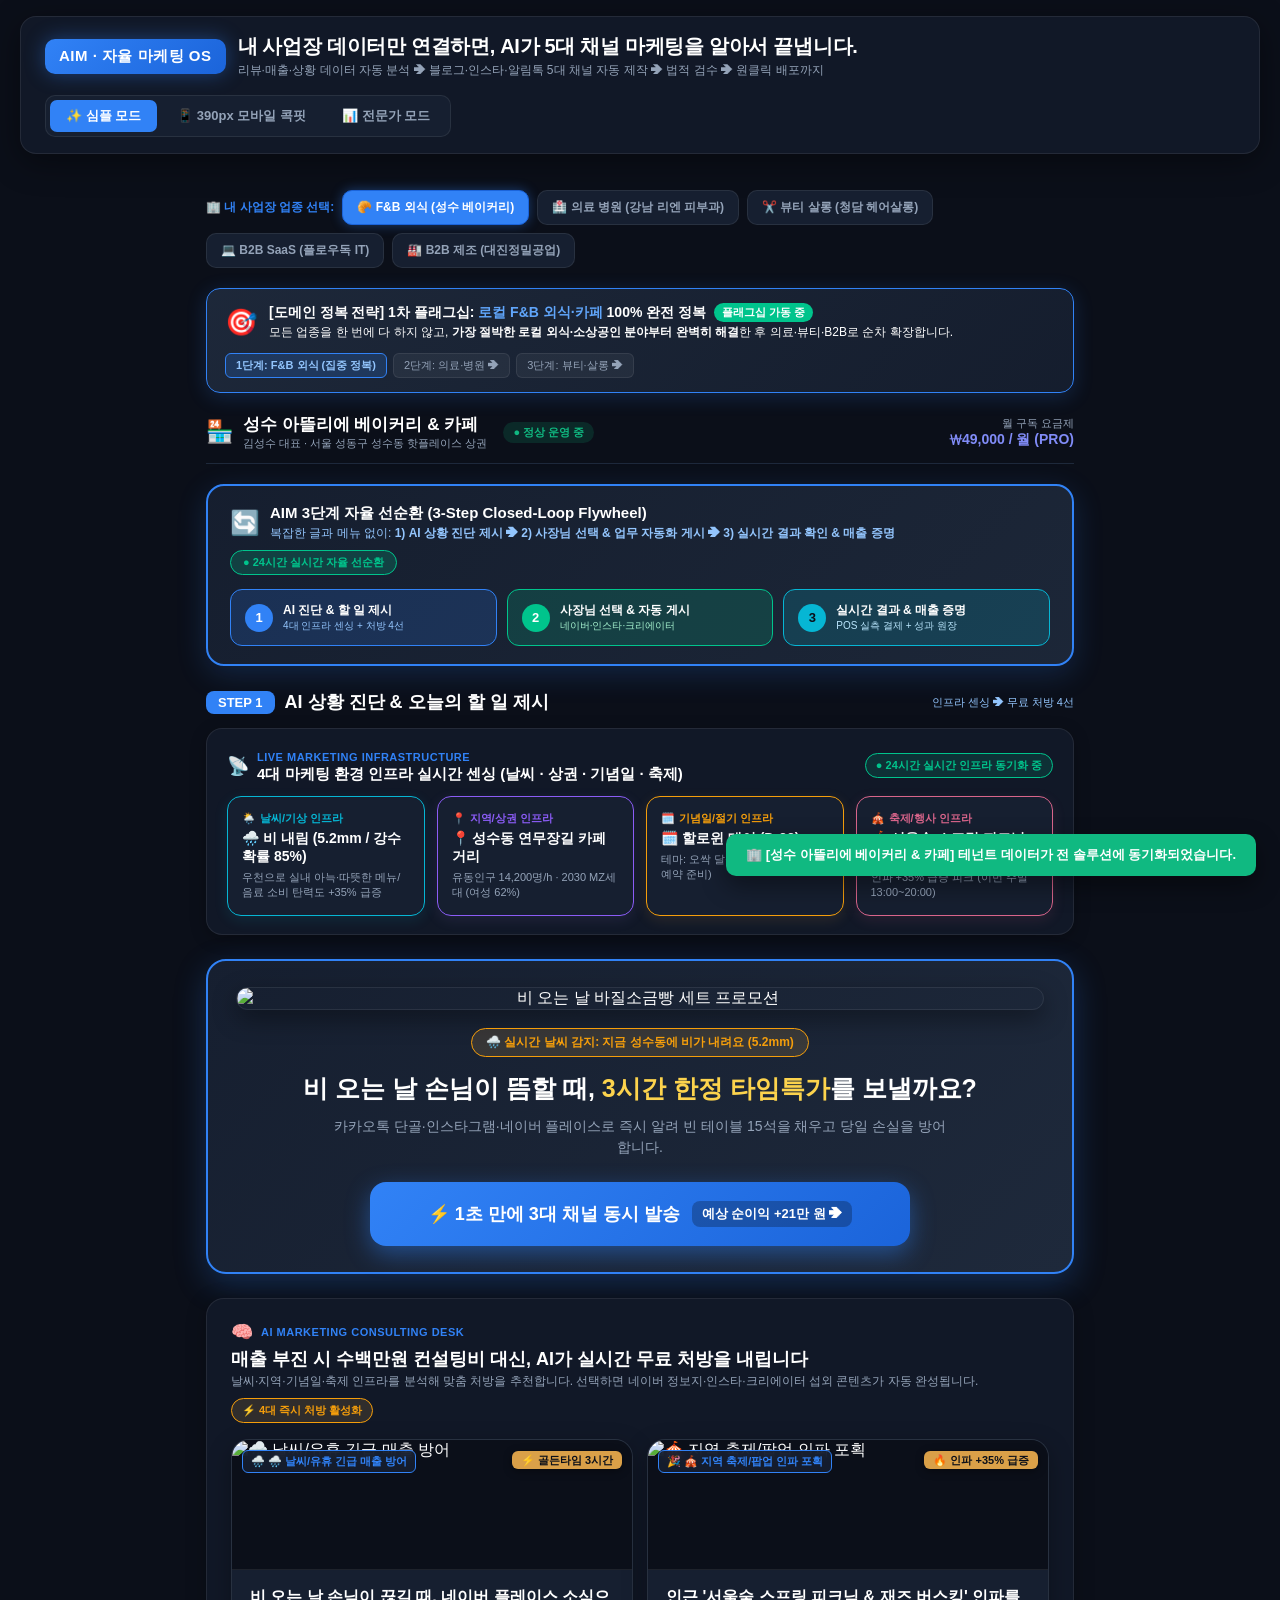
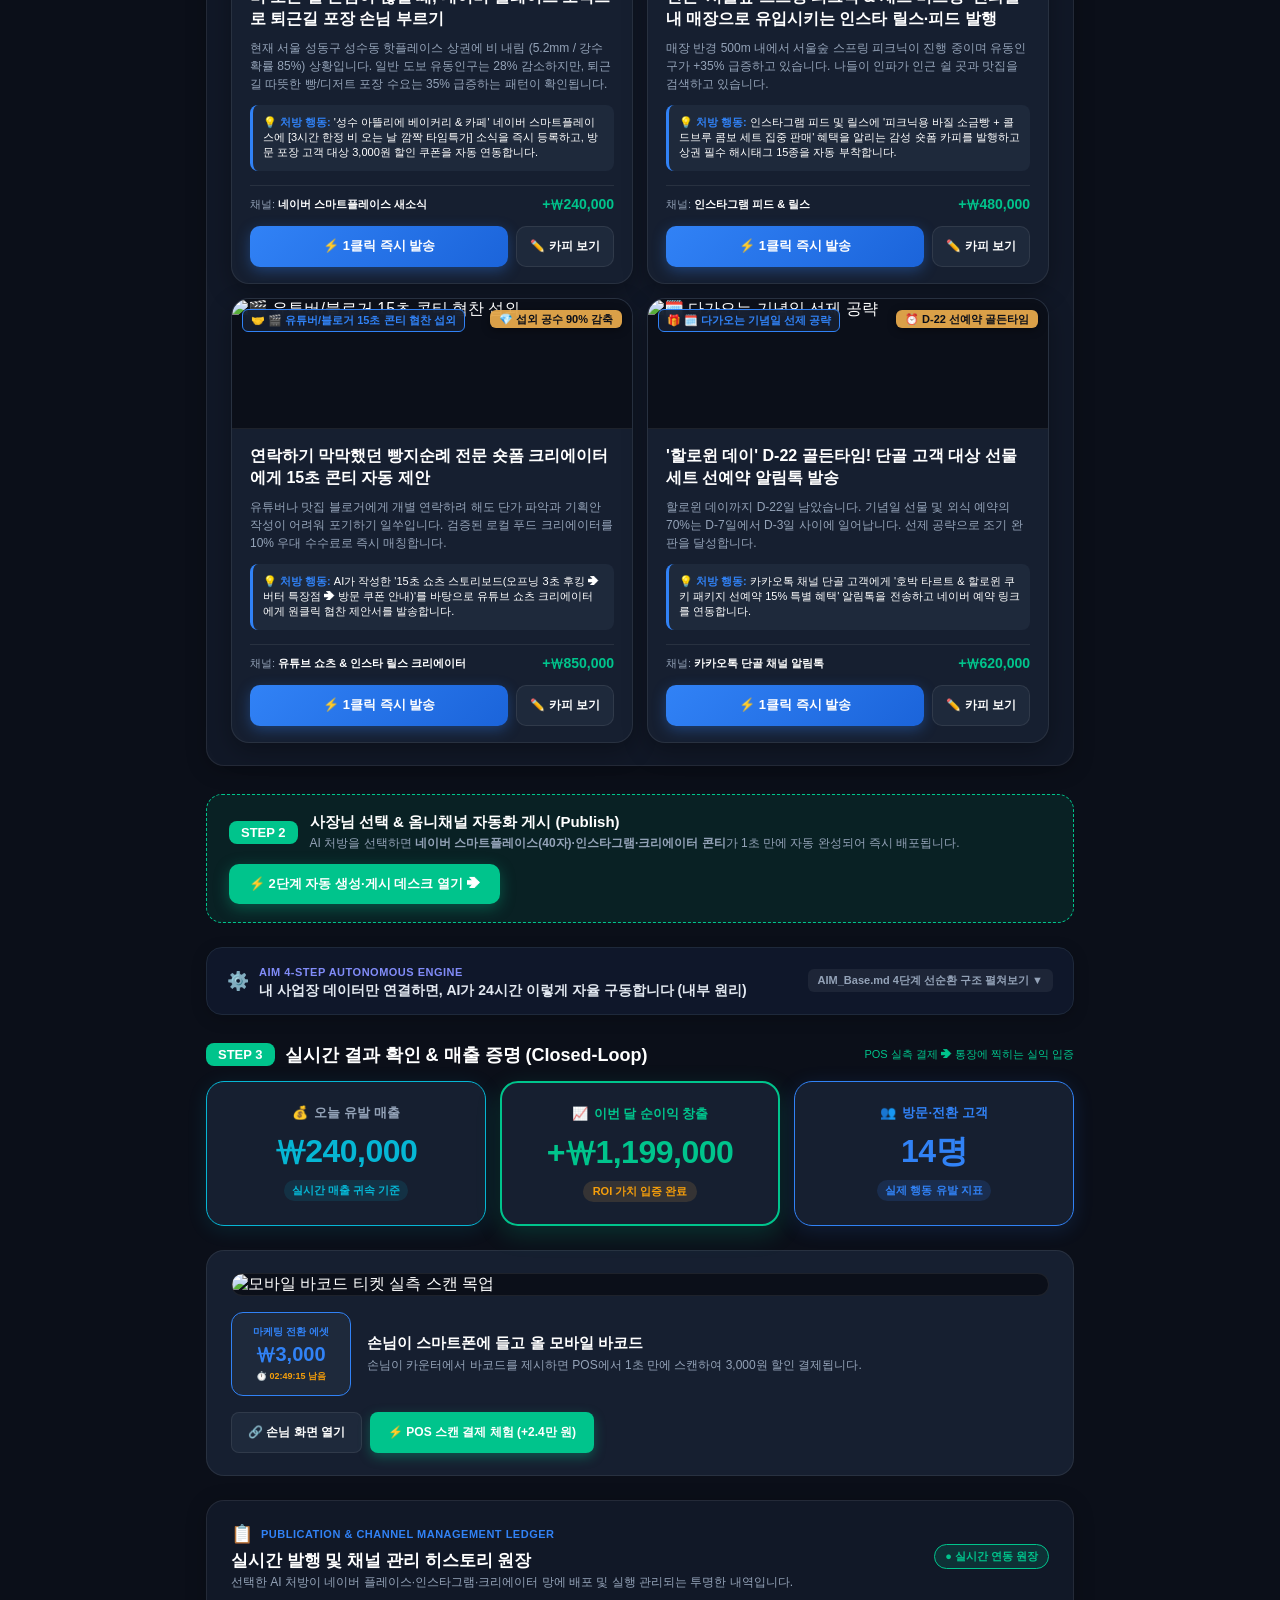
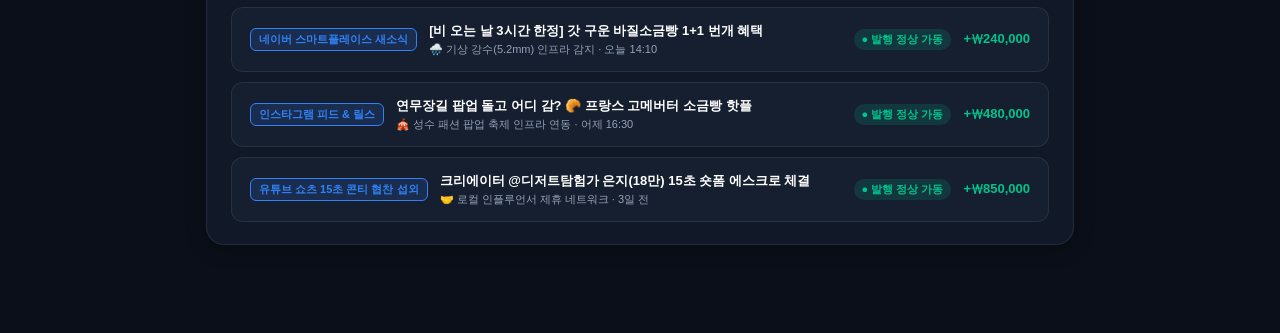
==== commit 1599b8f0: "feat(design): transition UI theme to Toss Signature Blue & Deep Slate (#3182F6)" ====
--- a/aim/templates/index.html
+++ b/aim/templates/index.html
@@ -8,23 +8,23 @@
   <link rel="stylesheet" href="docs/design/tokens.css" />
   <style>
     :root {
-      /* Calm Ergonomic Dark System (눈이 편안한 인체공학적 다크 테마) */
-      --bg: #121417;        /* Deep Charcoal Slate (트루 블랙 배제, 빛 번짐/Halation 완화) */
-      --panel: #161A20;     /* Intermediate Panel Container */
-      --card: #1C2026;      /* Surface / Card: 1단계 컨테이너 (Muted Charcoal) */
+      /* Toss Signature Blue & Deep Slate (토스 시그니처 블루 & 딥 슬레이트 테마) */
+      --bg: #0B0F19;        /* Deep Obsidian Slate Canvas (신뢰감 넘치는 딥 슬레이트) */
+      --panel: #111827;     /* Intermediate Panel Container */
+      --card: #161F30;      /* Surface / Card: Clean Bento Container */
       --card-border: rgba(255, 255, 255, 0.08); /* 1px 은은한 반투명 경계선 */
-      --card-elevated: #262B33; /* Surface Elevated: 2단계 컨테이너 */
-      --border-focus: #D96B27; /* Muted Terracotta Focus */
-      --primary: #D96B27;   /* Muted Terracotta Orange (채도 낮춘 웜 액센트) */
-      --primary-hover: #C25B1D;
-      --success: #4E9F86;   /* Soft Sage Green (안정감 있는 성공/실측 사실) */
-      --success-glow: rgba(78, 159, 134, 0.22);
-      --warning: #E5A84B;   /* Muted Amber */
-      --danger: #E05D5D;    /* Soft Muted Coral Red */
-      --text-main: #E6E8EC; /* Off-White Soft Pearl (순백색 #FFFFFF 눈부심 배제) */
-      --text-muted: #9CA3AF; /* Muted Cool Grey */
-      --accent: #8B7ED8;   /* Calm Purple */
-      --cyan: #4EA3B8;     /* Calm Cyan */
+      --card-elevated: #1E293B; /* Surface Elevated: 2단계 컨테이너 */
+      --border-focus: #3182F6; /* Toss Electric Blue Focus */
+      --primary: #3182F6;   /* Toss Signature Electric Blue (1-Click 주요 CTA 및 브랜드) */
+      --primary-hover: #1B64DA;
+      --success: #00C48C;   /* Toss Mint / Emerald (실측 매출 및 ROI 지표) */
+      --success-glow: rgba(0, 196, 140, 0.28);
+      --warning: #F59E0B;   /* Vibrant Amber */
+      --danger: #EF4444;    /* Vibrant Coral Red */
+      --text-main: #FFFFFF; /* Crisp Pure White (또렷한 가독성) */
+      --text-muted: #94A3B8; /* Cool Slate Grey */
+      --accent: #8B5CF6;   /* Modern Purple */
+      --cyan: #06B6D4;     /* Electric Cyan */
     }
     * { box-sizing: border-box; margin: 0; padding: 0; font-family: "Pretendard", -apple-system, BlinkMacSystemFont, "Segoe UI", Roboto, sans-serif; }
     body { background-color: var(--bg); color: var(--text-main); min-height: 100vh; padding: 16px 20px 40px; }
@@ -48,14 +48,14 @@
     }
     .brand-title { display: flex; align-items: center; gap: 12px; }
     .brand-logo-badge {
-      background: linear-gradient(135deg, #D96B27 0%, #C25B1D 100%);
+      background: linear-gradient(135deg, #3182F6 0%, #1B64DA 100%);
       color: #FFF;
       font-weight: 900;
       font-size: 15px;
       padding: 8px 14px;
       border-radius: 10px;
       letter-spacing: 0.5px;
-      box-shadow: 0 0 20px rgba(217, 107, 39, 0.35);
+      box-shadow: 0 0 20px rgba(49, 130, 246, 0.4);
     }
     .brand-text h1 { font-size: 20px; font-weight: 800; color: #FFF; letter-spacing: -0.3px; }
     .brand-text p { font-size: 12px; color: var(--text-muted); margin-top: 2px; }
@@ -73,7 +73,7 @@
       gap: 6px;
       color: var(--text-main);
     }
-    .pulse-dot { width: 7px; height: 7px; border-radius: 50%; background: #4E9F86; box-shadow: 0 0 8px #4E9F86; animation: pulse 2s infinite; }
+    .pulse-dot { width: 7px; height: 7px; border-radius: 50%; background: #00C48C; box-shadow: 0 0 8px #00C48C; animation: pulse 2s infinite; }
     @keyframes pulse { 0% { opacity: 0.5; } 50% { opacity: 1; transform: scale(1.1); } 100% { opacity: 0.5; } }
 
     /* View Mode & Tenant Selector Bar */
@@ -112,7 +112,7 @@
     .mode-tab-btn.active {
       background: var(--primary);
       color: #FFF;
-      box-shadow: 0 4px 14px rgba(217, 107, 39, 0.4);
+      box-shadow: 0 4px 14px rgba(49, 130, 246, 0.4);
     }
 
     .tenant-quick-bar {
@@ -135,11 +135,11 @@
     }
     .tenant-quick-btn:hover { border-color: var(--primary); color: #FFF; }
     .tenant-quick-btn.active {
-      background: rgba(217, 107, 39, 0.18);
+      background: rgba(49, 130, 246, 0.18);
       border-color: var(--primary);
       color: var(--primary);
       font-weight: 800;
-      box-shadow: 0 0 10px rgba(217, 107, 39, 0.3);
+      box-shadow: 0 0 10px rgba(49, 130, 246, 0.3);
     }
     .simple-tenant-btn {
       background: var(--card);
@@ -163,7 +163,7 @@
       border-color: var(--primary-hover);
       color: #FFFFFF;
       font-weight: 900;
-      box-shadow: 0 0 12px rgba(217, 107, 39, 0.4);
+      box-shadow: 0 0 12px rgba(49, 130, 246, 0.4);
     }
     .pub-tab-btn {
       background: transparent;
@@ -203,7 +203,7 @@
       display: inline-flex;
       align-items: center;
       gap: 6px;
-      background: rgba(217, 107, 39, 0.15);
+      background: rgba(49, 130, 246, 0.15);
       border: 1px solid var(--primary);
       color: var(--primary);
       padding: 6px 16px;
@@ -243,7 +243,7 @@
       font-size: 13px;
       font-weight: 800;
       cursor: pointer;
-      box-shadow: 0 4px 20px rgba(217, 107, 39, 0.4);
+      box-shadow: 0 4px 20px rgba(49, 130, 246, 0.4);
       transition: all 0.2s;
     }
     .btn-hero-primary:hover { transform: translateY(-2px); filter: brightness(1.1); }
@@ -299,7 +299,7 @@
     .benefit-title { font-size: 16px; font-weight: 800; color: #FFF; margin-bottom: 8px; }
     .benefit-desc { font-size: 12px; color: var(--text-muted); line-height: 1.6; margin-bottom: 14px; }
     .benefit-outcome {
-      background: rgba(78, 159, 134, 0.12);
+      background: rgba(0, 196, 140, 0.12);
       border: 1px solid var(--success);
       border-radius: 8px;
       padding: 8px 12px;
@@ -329,7 +329,7 @@
     .pricing-card.featured {
       border: 2px solid var(--primary);
       background: var(--card-elevated);
-      box-shadow: 0 8px 30px rgba(217, 107, 39, 0.25);
+      box-shadow: 0 8px 30px rgba(49, 130, 246, 0.25);
     }
     .pricing-featured-badge {
       position: absolute;
@@ -408,8 +408,8 @@
     .step-body { flex: 1; }
     .step-header-row { display: flex; justify-content: space-between; align-items: center; margin-bottom: 6px; }
     .step-title { font-size: 15px; font-weight: 800; color: #FFF; }
-    .step-badge-done { background: rgba(78, 159, 134, 0.15); color: var(--success); padding: 3px 8px; border-radius: 999px; font-size: 10px; font-weight: 800; }
-    .step-badge-active { background: rgba(217, 107, 39, 0.15); color: var(--primary); padding: 3px 8px; border-radius: 999px; font-size: 10px; font-weight: 800; }
+    .step-badge-done { background: rgba(0, 196, 140, 0.15); color: var(--success); padding: 3px 8px; border-radius: 999px; font-size: 10px; font-weight: 800; }
+    .step-badge-active { background: rgba(49, 130, 246, 0.15); color: var(--primary); padding: 3px 8px; border-radius: 999px; font-size: 10px; font-weight: 800; }
     .step-badge-pending { background: rgba(229, 168, 75, 0.15); color: var(--warning); padding: 3px 8px; border-radius: 999px; font-size: 10px; font-weight: 800; }
 
     /* Tenant Cockpit 2-Column Grid */
@@ -727,14 +727,14 @@
         </div>
       </div>
       <div style="display: flex; align-items: center; gap: 8px;">
-        <div style="display: flex; gap: 4px; background: #1C2026; padding: 4px; border-radius: 10px; border: 1.5px solid rgba(255, 255, 255, 0.08);">
-          <button id="btnModeSimple" onclick="toggleUIMode('simple')" style="padding: 7px 16px; font-size: 13px; font-weight: 800; border-radius: 7px; border: none; cursor: pointer; background: #D96B27; color: #FFFFFF; transition: all 0.2s;">
+        <div style="display: flex; gap: 4px; background: var(--card); padding: 4px; border-radius: 10px; border: 1.5px solid var(--card-border);">
+          <button id="btnModeSimple" onclick="toggleUIMode('simple')" style="padding: 7px 16px; font-size: 13px; font-weight: 800; border-radius: 7px; border: none; cursor: pointer; background: var(--primary); color: #FFFFFF; transition: all 0.2s;">
             ✨ 심플 모드
           </button>
-          <button id="btnModeMobile" onclick="toggleUIMode('mobile')" style="padding: 7px 16px; font-size: 13px; font-weight: 700; border-radius: 7px; border: none; cursor: pointer; background: transparent; color: #9CA3AF; transition: all 0.2s;">
+          <button id="btnModeMobile" onclick="toggleUIMode('mobile')" style="padding: 7px 16px; font-size: 13px; font-weight: 700; border-radius: 7px; border: none; cursor: pointer; background: transparent; color: var(--text-muted); transition: all 0.2s;">
             📱 390px 모바일 콕핏
           </button>
-          <button id="btnModeAdvanced" onclick="toggleUIMode('advanced')" style="padding: 7px 16px; font-size: 13px; font-weight: 700; border-radius: 7px; border: none; cursor: pointer; background: transparent; color: #9CA3AF; transition: all 0.2s;">
+          <button id="btnModeAdvanced" onclick="toggleUIMode('advanced')" style="padding: 7px 16px; font-size: 13px; font-weight: 700; border-radius: 7px; border: none; cursor: pointer; background: transparent; color: var(--text-muted); transition: all 0.2s;">
             📊 전문가 모드
           </button>
         </div>
@@ -748,7 +748,7 @@
       
       <!-- Industry / Tenant Switcher Bar for Clean Mode -->
       <div style="margin-bottom: 20px; display: flex; align-items: center; gap: 8px; flex-wrap: wrap;">
-        <span style="font-size: 12px; font-weight: 800; color: #D96B27;">🏢 내 사업장 업종 선택:</span>
+        <span style="font-size: 12px; font-weight: 800; color: var(--primary);">🏢 내 사업장 업종 선택:</span>
         <button id="sBtn_TENANT_001" class="simple-tenant-btn active" onclick="switchTenant('TENANT_001')">🥐 F&B 외식 (성수 베이커리)</button>
         <button id="sBtn_TENANT_002" class="simple-tenant-btn" onclick="switchTenant('TENANT_002')">🏥 의료 병원 (강남 리엔 피부과)</button>
         <button id="sBtn_TENANT_003" class="simple-tenant-btn" onclick="switchTenant('TENANT_003')">✂️ 뷰티 살롱 (청담 헤어살롱)</button>
@@ -757,21 +757,21 @@
       </div>
 
       <!-- Domain Conquest Strategy Banner (1차 로컬 F&B 외식·카페 완전 정복 전략) -->
-      <div style="background: linear-gradient(135deg, rgba(38, 43, 51, 0.95) 0%, rgba(28, 32, 38, 0.9) 100%); border: 1.5px solid #D96B27; border-radius: 14px; padding: 14px 18px; margin-bottom: 20px; display: flex; justify-content: space-between; align-items: center; flex-wrap: wrap; gap: 12px; box-shadow: 0 4px 20px rgba(217,107,39,0.18);">
+      <div style="background: linear-gradient(135deg, rgba(30, 41, 59, 0.95) 0%, rgba(22, 31, 48, 0.9) 100%); border: 1.5px solid var(--primary); border-radius: 14px; padding: 14px 18px; margin-bottom: 20px; display: flex; justify-content: space-between; align-items: center; flex-wrap: wrap; gap: 12px; box-shadow: 0 4px 20px rgba(49, 130, 246, 0.2);">
         <div style="display: flex; align-items: center; gap: 12px;">
           <span style="font-size: 26px;">🎯</span>
           <div>
             <div style="font-size: 14px; font-weight: 900; color: #FFFFFF; display: flex; align-items: center; gap: 8px;">
-              <span>[도메인 정복 전략] 1차 플래그십: <strong style="color: #FAD17E;">로컬 F&B 외식·카페</strong> 100% 완전 정복</span>
-              <span style="font-size: 11px; background: #4E9F86; color: #FFFFFF; padding: 2px 8px; border-radius: 999px; font-weight: 800;">플래그십 가동 중</span>
-            </div>
-            <div style="font-size: 12px; color: #E6E8EC; margin-top: 2px;">
+              <span>[도메인 정복 전략] 1차 플래그십: <strong style="color: #60A5FA;">로컬 F&B 외식·카페</strong> 100% 완전 정복</span>
+              <span style="font-size: 11px; background: var(--success); color: #FFFFFF; padding: 2px 8px; border-radius: 999px; font-weight: 800;">플래그십 가동 중</span>
+            </div>
+            <div style="font-size: 12px; color: var(--text-main); margin-top: 2px;">
               모든 업종을 한 번에 다 하지 않고, <strong>가장 절박한 로컬 외식·소상공인 분야부터 완벽히 해결</strong>한 후 의료·뷰티·B2B로 순차 확장합니다.
             </div>
           </div>
         </div>
-        <div style="display: flex; gap: 6px; font-size: 11px; color: #9CA3AF;">
-          <span style="background: rgba(217,107,39,0.2); color: #F0A06D; border: 1px solid #D96B27; padding: 4px 10px; border-radius: 6px; font-weight: 800;">1단계: F&B 외식 (집중 정복)</span>
+        <div style="display: flex; gap: 6px; font-size: 11px; color: var(--text-muted);">
+          <span style="background: rgba(49, 130, 246, 0.2); color: #93C5FD; border: 1px solid var(--primary); padding: 4px 10px; border-radius: 6px; font-weight: 800;">1단계: F&B 외식 (집중 정복)</span>
           <span style="background: rgba(255,255,255,0.05); border: 1px solid rgba(255,255,255,0.08); padding: 4px 10px; border-radius: 6px;">2단계: 의료·병원 ➔</span>
           <span style="background: rgba(255,255,255,0.05); border: 1px solid rgba(255,255,255,0.08); padding: 4px 10px; border-radius: 6px;">3단계: 뷰티·살롱 ➔</span>
         </div>
@@ -794,7 +794,7 @@
       </div>
 
       <!-- AIM 3-Step Autonomous Closed-Loop Flywheel Master Banner -->
-      <div style="background: linear-gradient(135deg, rgba(28, 32, 38, 0.95) 0%, rgba(38, 43, 51, 0.9) 100%); border: 2px solid #D96B27; border-radius: 18px; padding: 18px 22px; margin-bottom: 24px; box-shadow: 0 8px 30px rgba(217,107,39,0.2);">
+      <div style="background: linear-gradient(135deg, rgba(22, 31, 48, 0.95) 0%, rgba(30, 41, 59, 0.9) 100%); border: 2px solid var(--primary); border-radius: 18px; padding: 18px 22px; margin-bottom: 24px; box-shadow: 0 8px 30px rgba(49, 130, 246, 0.2);">
         <div style="display: flex; justify-content: space-between; align-items: center; margin-bottom: 14px; flex-wrap: wrap; gap: 8px;">
           <div style="display: flex; align-items: center; gap: 10px;">
             <span style="font-size: 24px;">🔄</span>
@@ -802,33 +802,33 @@
               <div style="font-size: 15px; font-weight: 900; color: #FFFFFF;">
                 AIM 3단계 자율 선순환 (3-Step Closed-Loop Flywheel)
               </div>
-              <div style="font-size: 12px; color: #F0A06D; margin-top: 2px;">
+              <div style="font-size: 12px; color: #93C5FD; margin-top: 2px;">
                 복잡한 글과 메뉴 없이: <strong>1) AI 상황 진단 제시 ➔ 2) 사장님 선택 & 업무 자동화 게시 ➔ 3) 실시간 결과 확인 & 매출 증명</strong>
               </div>
             </div>
           </div>
-          <span style="font-size: 11px; background: rgba(78,159,134,0.2); color: #4E9F86; border: 1px solid #4E9F86; padding: 4px 12px; border-radius: 999px; font-weight: 800;">
+          <span style="font-size: 11px; background: rgba(0, 196, 140, 0.2); color: var(--success); border: 1px solid var(--success); padding: 4px 12px; border-radius: 999px; font-weight: 800;">
             ● 24시간 실시간 자율 선순환
           </span>
         </div>
         <!-- 3-Step Indicator Bar -->
         <div style="display: grid; grid-template-columns: repeat(3, 1fr); gap: 10px;">
-          <a href="#step1ProposeSection" style="text-decoration: none; background: rgba(217,107,39,0.18); border: 1.5px solid #D96B27; border-radius: 12px; padding: 12px 14px; display: flex; align-items: center; gap: 10px; transition: transform 0.15s;">
-            <span style="background: #D96B27; color: #FFFFFF; font-weight: 900; font-size: 13px; width: 28px; height: 28px; border-radius: 50%; display: flex; align-items: center; justify-content: center; flex-shrink: 0;">1</span>
+          <a href="#step1ProposeSection" style="text-decoration: none; background: rgba(49, 130, 246, 0.18); border: 1.5px solid var(--primary); border-radius: 12px; padding: 12px 14px; display: flex; align-items: center; gap: 10px; transition: transform 0.15s;">
+            <span style="background: var(--primary); color: #FFFFFF; font-weight: 900; font-size: 13px; width: 28px; height: 28px; border-radius: 50%; display: flex; align-items: center; justify-content: center; flex-shrink: 0;">1</span>
             <div>
               <div style="font-size: 12px; font-weight: 900; color: #FFFFFF;">AI 진단 & 할 일 제시</div>
-              <div style="font-size: 10px; color: #F0A06D;">4대 인프라 센싱 + 처방 4선</div>
+              <div style="font-size: 10px; color: #93C5FD;">4대 인프라 센싱 + 처방 4선</div>
             </div>
           </a>
-          <div onclick="openPublishingModal(currentAdviceId || 'ADV_TENANT_001_WEATHER')" style="cursor: pointer; background: rgba(78,159,134,0.18); border: 1.5px solid #4E9F86; border-radius: 12px; padding: 12px 14px; display: flex; align-items: center; gap: 10px; transition: transform 0.15s;">
-            <span style="background: #4E9F86; color: #FFFFFF; font-weight: 900; font-size: 13px; width: 28px; height: 28px; border-radius: 50%; display: flex; align-items: center; justify-content: center; flex-shrink: 0;">2</span>
+          <div onclick="openPublishingModal(currentAdviceId || 'ADV_TENANT_001_WEATHER')" style="cursor: pointer; background: rgba(0, 196, 140, 0.18); border: 1.5px solid var(--success); border-radius: 12px; padding: 12px 14px; display: flex; align-items: center; gap: 10px; transition: transform 0.15s;">
+            <span style="background: var(--success); color: #FFFFFF; font-weight: 900; font-size: 13px; width: 28px; height: 28px; border-radius: 50%; display: flex; align-items: center; justify-content: center; flex-shrink: 0;">2</span>
             <div>
               <div style="font-size: 12px; font-weight: 900; color: #FFFFFF;">사장님 선택 & 자동 게시</div>
               <div style="font-size: 10px; color: #A7F3D0;">네이버·인스타·크리에이터</div>
             </div>
           </div>
-          <a href="#step3ResultsSection" style="text-decoration: none; background: rgba(78,163,184,0.18); border: 1.5px solid #4EA3B8; border-radius: 12px; padding: 12px 14px; display: flex; align-items: center; gap: 10px; transition: transform 0.15s;">
-            <span style="background: #4EA3B8; color: #121417; font-weight: 900; font-size: 13px; width: 28px; height: 28px; border-radius: 50%; display: flex; align-items: center; justify-content: center; flex-shrink: 0;">3</span>
+          <a href="#step3ResultsSection" style="text-decoration: none; background: rgba(6, 182, 212, 0.18); border: 1.5px solid var(--cyan); border-radius: 12px; padding: 12px 14px; display: flex; align-items: center; gap: 10px; transition: transform 0.15s;">
+            <span style="background: var(--cyan); color: #0B0F19; font-weight: 900; font-size: 13px; width: 28px; height: 28px; border-radius: 50%; display: flex; align-items: center; justify-content: center; flex-shrink: 0;">3</span>
             <div>
               <div style="font-size: 12px; font-weight: 900; color: #FFFFFF;">실시간 결과 & 매출 증명</div>
               <div style="font-size: 10px; color: #BAE6FD;">POS 실측 결제 + 성과 원장</div>
@@ -842,9 +842,9 @@
       <!-- ======================================================== -->
       <div id="step1ProposeSection" style="margin-bottom: 28px;">
         <div style="display: flex; align-items: center; gap: 10px; margin-bottom: 14px;">
-          <span style="background: #D96B27; color: #FFFFFF; font-weight: 900; font-size: 13px; padding: 4px 12px; border-radius: 8px;">STEP 1</span>
+          <span style="background: var(--primary); color: #FFFFFF; font-weight: 900; font-size: 13px; padding: 4px 12px; border-radius: 8px;">STEP 1</span>
           <h3 style="font-size: 18px; font-weight: 900; color: #FFFFFF; margin: 0;">AI 상황 진단 & 오늘의 할 일 제시</h3>
-          <span style="font-size: 11px; color: #F0A06D; margin-left: auto;">인프라 센싱 ➔ 무료 처방 4선</span>
+          <span style="font-size: 11px; color: #93C5FD; margin-left: auto;">인프라 센싱 ➔ 무료 처방 4선</span>
         </div>
 
         <!-- 4-Pillar Environmental Infrastructure Live Sensing Bar -->
@@ -857,12 +857,12 @@
                 <h3 style="font-size: 15px; font-weight: 900; color: var(--text-main);">4대 마케팅 환경 인프라 실시간 센싱 (날씨 · 상권 · 기념일 · 축제)</h3>
               </div>
             </div>
-            <span style="font-size: 11px; color: var(--success); background: rgba(78,159,134,0.15); border: 1px solid var(--success); padding: 4px 10px; border-radius: 999px; font-weight: 800;">● 24시간 실시간 인프라 동기화 중</span>
+            <span style="font-size: 11px; color: var(--success); background: rgba(0,196,140,0.15); border: 1px solid var(--success); padding: 4px 10px; border-radius: 999px; font-weight: 800;">● 24시간 실시간 인프라 동기화 중</span>
           </div>
 
           <div style="display: grid; grid-template-columns: repeat(4, 1fr); gap: 12px;">
             <!-- Infra 1: Weather -->
-            <div id="infraWeatherCard" style="background: var(--card); border: 1.5px solid var(--cyan); border-radius: 14px; padding: 14px; box-shadow: 0 4px 14px rgba(78,163,184,0.12);">
+            <div id="infraWeatherCard" style="background: var(--card); border: 1.5px solid var(--cyan); border-radius: 14px; padding: 14px; box-shadow: 0 4px 14px rgba(6,182,212,0.12);">
               <div style="font-size: 11px; color: var(--cyan); font-weight: 800; margin-bottom: 4px; display: flex; align-items: center; gap: 4px;"><span>🌦️</span> <span>날씨/기상 인프라</span></div>
               <div id="infraWeatherVal" style="font-size: 14px; font-weight: 900; color: var(--text-main); margin-bottom: 4px;">🌧️ 비 내림 (5.2mm)</div>
               <div id="infraWeatherSub" style="font-size: 11px; color: var(--text-muted); line-height: 1.4;">실내 아늑 소비 탄력도 +35% 급증</div>
@@ -892,7 +892,7 @@
         </div>
 
         <!-- 1. Hero 1-Action Card (오늘 내가 할 일) -->
-        <div style="background: linear-gradient(135deg, var(--card) 0%, var(--card-elevated) 100%); border: 2px solid var(--primary); border-radius: 20px; padding: 26px 28px; margin-bottom: 24px; box-shadow: 0 10px 32px rgba(217,107,39,0.25); text-align: center;">
+        <div style="background: linear-gradient(135deg, var(--card) 0%, var(--card-elevated) 100%); border: 2px solid var(--primary); border-radius: 20px; padding: 26px 28px; margin-bottom: 24px; box-shadow: 0 10px 32px rgba(49, 130, 246, 0.25); text-align: center;">
           
           <!-- Visual Hero Graphic Banner -->
           <div style="width: 100%; border-radius: 14px; overflow: hidden; margin-bottom: 18px; box-shadow: 0 8px 25px rgba(0,0,0,0.4); border: 1.5px solid var(--card-border);">
@@ -910,7 +910,7 @@
           </p>
 
           <!-- Big Primary CTA Button -->
-          <button onclick="triggerMerchantQuickApprove()" style="width: 100%; max-width: 540px; background: linear-gradient(135deg, var(--primary) 0%, var(--primary-hover) 100%); color: #FFFFFF; font-size: 18px; font-weight: 900; border: none; padding: 19px 32px; border-radius: 16px; cursor: pointer; box-shadow: 0 8px 25px rgba(217,107,39,0.45); display: inline-flex; align-items: center; justify-content: center; gap: 12px; transition: transform 0.1s;">
+          <button onclick="triggerMerchantQuickApprove()" style="width: 100%; max-width: 540px; background: linear-gradient(135deg, var(--primary) 0%, var(--primary-hover) 100%); color: #FFFFFF; font-size: 18px; font-weight: 900; border: none; padding: 19px 32px; border-radius: 16px; cursor: pointer; box-shadow: 0 8px 25px rgba(49, 130, 246, 0.45); display: inline-flex; align-items: center; justify-content: center; gap: 12px; transition: transform 0.1s;">
             <span id="simpleHeroBtnText">⚡ 1초 만에 3대 채널 동시 발송</span>
             <span id="simpleHeroBtnSub" style="font-size: 13px; background: rgba(0,0,0,0.25); padding: 4px 10px; border-radius: 8px;">예상 순이익 +21만 원 ➔</span>
           </button>
@@ -946,7 +946,7 @@
       <!-- ======================================================== -->
       <!-- STEP 2 Bridge Card: 사장님 선택 & 업무 자동화 게시 -->
       <!-- ======================================================== -->
-      <div id="step2PublishBridge" style="background: rgba(78, 159, 134, 0.1); border: 1.5px dashed var(--success); border-radius: 16px; padding: 18px 22px; margin-bottom: 24px; display: flex; justify-content: space-between; align-items: center; flex-wrap: wrap; gap: 12px;">
+      <div id="step2PublishBridge" style="background: rgba(0, 196, 140, 0.1); border: 1.5px dashed var(--success); border-radius: 16px; padding: 18px 22px; margin-bottom: 24px; display: flex; justify-content: space-between; align-items: center; flex-wrap: wrap; gap: 12px;">
         <div style="display: flex; align-items: center; gap: 12px;">
           <span style="background: var(--success); color: #FFFFFF; font-weight: 900; font-size: 13px; padding: 4px 12px; border-radius: 8px;">STEP 2</span>
           <div>
@@ -956,7 +956,7 @@
             </p>
           </div>
         </div>
-        <button onclick="openPublishingModal(currentAdviceId || 'ADV_TENANT_001_WEATHER')" style="background: var(--success); color: #FFFFFF; font-size: 13px; font-weight: 900; border: none; padding: 11px 20px; border-radius: 10px; cursor: pointer; box-shadow: 0 4px 15px rgba(78,159,134,0.35); display: flex; align-items: center; gap: 6px;">
+        <button onclick="openPublishingModal(currentAdviceId || 'ADV_TENANT_001_WEATHER')" style="background: var(--success); color: #FFFFFF; font-size: 13px; font-weight: 900; border: none; padding: 11px 20px; border-radius: 10px; cursor: pointer; box-shadow: 0 4px 15px rgba(0, 196, 140, 0.35); display: flex; align-items: center; gap: 6px;">
           <span>⚡ 2단계 자동 생성·게시 데스크 열기 ➔</span>
         </button>
       </div>
@@ -1025,15 +1025,15 @@
 
         <!-- 3. Clean 3-Number Metric Row (내가 얻는 효과) -->
         <div style="display: grid; grid-template-columns: repeat(3, 1fr); gap: 14px; margin-bottom: 24px;">
-          <div style="background: var(--card); border: 1.5px solid var(--cyan); border-radius: 18px; padding: 22px 18px; text-align: center; box-shadow: 0 4px 20px rgba(78,163,184,0.12);">
+          <div style="background: var(--card); border: 1.5px solid var(--cyan); border-radius: 18px; padding: 22px 18px; text-align: center; box-shadow: 0 4px 20px rgba(6,182,212,0.12);">
             <div style="display: flex; align-items: center; justify-content: center; gap: 6px; font-size: 13px; color: var(--text-muted); font-weight: 800; margin-bottom: 8px;">
               <span>💰</span> <span>오늘 유발 매출</span>
             </div>
             <div id="simpleAttributedRev" style="font-size: 32px; font-weight: 900; color: var(--cyan); letter-spacing: -0.5px; font-variant-numeric: tabular-nums;">₩240,000</div>
-            <div style="font-size: 11px; color: var(--cyan); background: rgba(78,163,184,0.12); padding: 3px 8px; border-radius: 999px; display: inline-block; margin-top: 6px; font-weight: 800;">실시간 매출 귀속 기준</div>
-          </div>
-
-          <div style="background: var(--card); border: 2px solid var(--success); border-radius: 18px; padding: 22px 18px; text-align: center; box-shadow: 0 8px 25px rgba(78,159,134,0.2);">
+            <div style="font-size: 11px; color: var(--cyan); background: rgba(6,182,212,0.12); padding: 3px 8px; border-radius: 999px; display: inline-block; margin-top: 6px; font-weight: 800;">실시간 매출 귀속 기준</div>
+          </div>
+
+          <div style="background: var(--card); border: 2px solid var(--success); border-radius: 18px; padding: 22px 18px; text-align: center; box-shadow: 0 8px 25px rgba(0,196,140,0.2);">
             <div style="display: flex; align-items: center; justify-content: center; gap: 6px; font-size: 13px; color: var(--success); font-weight: 800; margin-bottom: 8px;">
               <span>📈</span> <span>이번 달 순이익 창출</span>
             </div>
@@ -1041,12 +1041,12 @@
             <div style="font-size: 11px; color: var(--warning); background: rgba(229,168,75,0.15); padding: 3px 10px; border-radius: 999px; display: inline-block; margin-top: 6px; font-weight: 900;">ROI 가치 입증 완료</div>
           </div>
 
-          <div style="background: var(--card); border: 1.5px solid var(--primary); border-radius: 18px; padding: 22px 18px; text-align: center; box-shadow: 0 4px 20px rgba(217,107,39,0.15);">
+          <div style="background: var(--card); border: 1.5px solid var(--primary); border-radius: 18px; padding: 22px 18px; text-align: center; box-shadow: 0 4px 20px rgba(49,130,246,0.15);">
             <div style="display: flex; align-items: center; justify-content: center; gap: 6px; font-size: 13px; color: var(--primary); font-weight: 800; margin-bottom: 8px;">
               <span>👥</span> <span>방문·전환 고객</span>
             </div>
             <div id="simpleCustomerCount" style="font-size: 32px; font-weight: 900; color: var(--primary); letter-spacing: -0.5px; font-variant-numeric: tabular-nums;">14명</div>
-            <div style="font-size: 11px; color: var(--primary); background: rgba(217,107,39,0.15); padding: 3px 8px; border-radius: 999px; display: inline-block; margin-top: 6px; font-weight: 800;">실제 행동 유발 지표</div>
+            <div style="font-size: 11px; color: var(--primary); background: rgba(49,130,246,0.15); padding: 3px 8px; border-radius: 999px; display: inline-block; margin-top: 6px; font-weight: 800;">실제 행동 유발 지표</div>
           </div>
         </div>
 
@@ -1076,7 +1076,7 @@
               <button onclick="window.open('/c/AIM-SEONGSU-CR02-RAIN24K', '_blank')" style="background: var(--card-elevated); color: var(--text-main); font-size: 12px; font-weight: 800; border: 1px solid var(--card-border); padding: 11px 16px; border-radius: 8px; cursor: pointer;">
                 🔗 손님 화면 열기
               </button>
-              <button onclick="simulatePosRedeem('AIM-SEONGSU-CR02-RAIN24K')" style="background: var(--success); color: #FFFFFF; font-size: 12px; font-weight: 800; border: none; padding: 11px 18px; border-radius: 8px; cursor: pointer; box-shadow: 0 4px 12px rgba(78,159,134,0.35);">
+              <button onclick="simulatePosRedeem('AIM-SEONGSU-CR02-RAIN24K')" style="background: var(--success); color: #FFFFFF; font-size: 12px; font-weight: 800; border: none; padding: 11px 18px; border-radius: 8px; cursor: pointer; box-shadow: 0 4px 12px rgba(0,196,140,0.35);">
                 ⚡ POS 스캔 결제 체험 (+2.4만 원)
               </button>
             </div>
@@ -1098,7 +1098,7 @@
                 선택한 AI 처방이 네이버 플레이스·인스타그램·크리에이터 망에 배포 및 실행 관리되는 투명한 내역입니다.
               </p>
             </div>
-            <span style="font-size: 11px; color: var(--success); background: rgba(78,159,134,0.15); border: 1px solid var(--success); padding: 4px 10px; border-radius: 999px; font-weight: 800;">
+            <span style="font-size: 11px; color: var(--success); background: rgba(0,196,140,0.15); border: 1px solid var(--success); padding: 4px 10px; border-radius: 999px; font-weight: 800;">
               ● 실시간 연동 원장
             </span>
           </div>
@@ -2586,7 +2586,7 @@
               <span id="pubModalCategoryBadge" style="font-size: 11px; background: rgba(229,168,75,0.15); color: var(--warning); border: 1px solid var(--warning); padding: 3px 10px; border-radius: 999px; font-weight: 800;">
                 🌧️ 날씨/유휴 긴급 매출 방어
               </span>
-              <span id="pubModalComplianceBadge" style="font-size: 11px; background: rgba(78,159,134,0.15); color: var(--success); border: 1px solid var(--success); padding: 3px 10px; border-radius: 999px; font-weight: 800;">
+              <span id="pubModalComplianceBadge" style="font-size: 11px; background: rgba(0,196,140,0.15); color: var(--success); border: 1px solid var(--success); padding: 3px 10px; border-radius: 999px; font-weight: 800;">
                 ✅ 표시광고법·의료법 100% 사전 검수 완료 (안심)
               </span>
             </div>
@@ -2793,7 +2793,7 @@
             <button onclick="copyCurrentModalText()" style="background: var(--card-elevated); color: var(--text-main); border: 1px solid var(--card-border); font-size: 13px; font-weight: 800; padding: 10px 18px; border-radius: 10px; cursor: pointer; display: flex; align-items: center; gap: 6px;">
               📋 현재 탭 내용 복사하기
             </button>
-            <button onclick="markModalPublished()" style="background: linear-gradient(135deg, var(--primary) 0%, var(--primary-hover) 100%); color: #FFFFFF; border: none; font-size: 13px; font-weight: 900; padding: 10px 22px; border-radius: 10px; cursor: pointer; box-shadow: 0 4px 15px rgba(217,107,39,0.4); display: flex; align-items: center; gap: 6px;">
+            <button onclick="markModalPublished()" style="background: linear-gradient(135deg, var(--primary) 0%, var(--primary-hover) 100%); color: #FFFFFF; border: none; font-size: 13px; font-weight: 900; padding: 10px 22px; border-radius: 10px; cursor: pointer; box-shadow: 0 4px 15px rgba(49,130,246,0.4); display: flex; align-items: center; gap: 6px;">
               🚀 채널 발행 및 3단계 결과 원장 기록
             </button>
           </div>
@@ -3943,18 +3943,18 @@
       if (advContainer) advContainer.style.display = (mode === 'advanced') ? 'block' : 'none';
 
       if (btnSimple) {
-        btnSimple.style.background = (mode === 'simple') ? '#D96B27' : 'transparent';
-        btnSimple.style.color = (mode === 'simple') ? '#FFFFFF' : '#9CA3AF';
+        btnSimple.style.background = (mode === 'simple') ? '#3182F6' : 'transparent';
+        btnSimple.style.color = (mode === 'simple') ? '#FFFFFF' : '#94A3B8';
         btnSimple.style.fontWeight = (mode === 'simple') ? '800' : '700';
       }
       if (btnMobile) {
-        btnMobile.style.background = isMobile ? '#D96B27' : 'transparent';
-        btnMobile.style.color = isMobile ? '#FFFFFF' : '#9CA3AF';
+        btnMobile.style.background = isMobile ? '#3182F6' : 'transparent';
+        btnMobile.style.color = isMobile ? '#FFFFFF' : '#94A3B8';
         btnMobile.style.fontWeight = isMobile ? '800' : '700';
       }
       if (btnAdv) {
-        btnAdv.style.background = (mode === 'advanced') ? '#D96B27' : 'transparent';
-        btnAdv.style.color = (mode === 'advanced') ? '#FFFFFF' : '#9CA3AF';
+        btnAdv.style.background = (mode === 'advanced') ? '#3182F6' : 'transparent';
+        btnAdv.style.color = (mode === 'advanced') ? '#FFFFFF' : '#94A3B8';
         btnAdv.style.fontWeight = (mode === 'advanced') ? '800' : '700';
       }
 
@@ -4035,12 +4035,12 @@
           <div style="position: relative; width: 100%; height: 130px; background: var(--bg); overflow: hidden; border-bottom: 1px solid var(--card-border);">
             <img src="${bannerImg}" alt="${p.category_korean}" style="width: 100%; height: 100%; object-fit: cover; display: block;" />
             <div style="position: absolute; top: 10px; left: 10px; display: flex; gap: 6px;">
-              <span style="font-size: 11px; background: rgba(22, 26, 32, 0.9); backdrop-filter: blur(4px); color: var(--primary); border: 1px solid var(--primary); padding: 3px 8px; border-radius: 6px; font-weight: 800;">
+              <span style="font-size: 11px; background: rgba(22, 31, 48, 0.9); backdrop-filter: blur(4px); color: var(--primary); border: 1px solid var(--primary); padding: 3px 8px; border-radius: 6px; font-weight: 800;">
                 ${p.icon} ${p.category_korean}
               </span>
             </div>
             <div style="position: absolute; top: 10px; right: 10px;">
-              <span style="font-size: 11px; background: rgba(229, 168, 75, 0.95); color: #121417; padding: 3px 9px; border-radius: 6px; font-weight: 900; box-shadow: 0 2px 8px rgba(0,0,0,0.4);">
+              <span style="font-size: 11px; background: rgba(229, 168, 75, 0.95); color: #0B0F19; padding: 3px 9px; border-radius: 6px; font-weight: 900; box-shadow: 0 2px 8px rgba(0,0,0,0.4);">
                 ${p.urgency_badge}
               </span>
             </div>
@@ -4065,7 +4065,7 @@
                 <span style="font-size: 14px; font-weight: 900; color: var(--success); font-variant-numeric: tabular-nums;">+₩${p.expected_revenue_gain_krw.toLocaleString()}</span>
               </div>
               <div style="display: flex; gap: 8px;">
-                <button onclick="quickPublishPrescription('${p.advice_id}', '${p.primary_channel}', ${p.expected_revenue_gain_krw}, '${encodeURIComponent(p.headline)}')" style="flex: 1; background: linear-gradient(135deg, var(--primary) 0%, var(--primary-hover) 100%); color: #FFFFFF; font-size: 13px; font-weight: 900; border: none; padding: 11px; border-radius: 10px; cursor: pointer; box-shadow: 0 4px 14px rgba(217, 107, 39, 0.35); display: flex; align-items: center; justify-content: center; gap: 4px; transition: transform 0.1s;">
+                <button onclick="quickPublishPrescription('${p.advice_id}', '${p.primary_channel}', ${p.expected_revenue_gain_krw}, '${encodeURIComponent(p.headline)}')" style="flex: 1; background: linear-gradient(135deg, var(--primary) 0%, var(--primary-hover) 100%); color: #FFFFFF; font-size: 13px; font-weight: 900; border: none; padding: 11px; border-radius: 10px; cursor: pointer; box-shadow: 0 4px 14px rgba(49, 130, 246, 0.35); display: flex; align-items: center; justify-content: center; gap: 4px; transition: transform 0.1s;">
                   ⚡ 1클릭 즉시 발송
                 </button>
                 <button onclick="openPublishingModal('${p.advice_id}')" style="background: var(--card-elevated); border: 1px solid var(--card-border); color: var(--text-main); font-size: 12px; font-weight: 800; padding: 11px 13px; border-radius: 10px; cursor: pointer; transition: background 0.15s;" title="카피 문구 확인 및 세부 편집">
@@ -4304,7 +4304,7 @@
       listEl.innerHTML = records.map(r => `
         <div style="background: var(--card); border: 1px solid var(--card-border); border-radius: 12px; padding: 14px 18px; display: flex; justify-content: space-between; align-items: center; gap: 12px; flex-wrap: wrap;">
           <div style="display: flex; align-items: center; gap: 12px;">
-            <span style="font-size: 11px; font-weight: 800; background: rgba(217,107,39,0.15); color: var(--primary); border: 1px solid var(--primary); padding: 3px 8px; border-radius: 6px;">
+            <span style="font-size: 11px; font-weight: 800; background: rgba(49,130,246,0.15); color: var(--primary); border: 1px solid var(--primary); padding: 3px 8px; border-radius: 6px;">
               ${r.channel_korean || r.channel}
             </span>
             <div>
@@ -4315,7 +4315,7 @@
             </div>
           </div>
           <div style="display: flex; align-items: center; gap: 12px;">
-            <span style="font-size: 11px; background: rgba(78,159,134,0.15); color: var(--success); font-weight: 800; padding: 3px 8px; border-radius: 999px;">
+            <span style="font-size: 11px; background: rgba(0,196,140,0.15); color: var(--success); font-weight: 800; padding: 3px 8px; border-radius: 999px;">
               ● 발행 정상 가동
             </span>
             <span style="font-size: 13px; font-weight: 900; color: var(--success); font-variant-numeric: tabular-nums;">
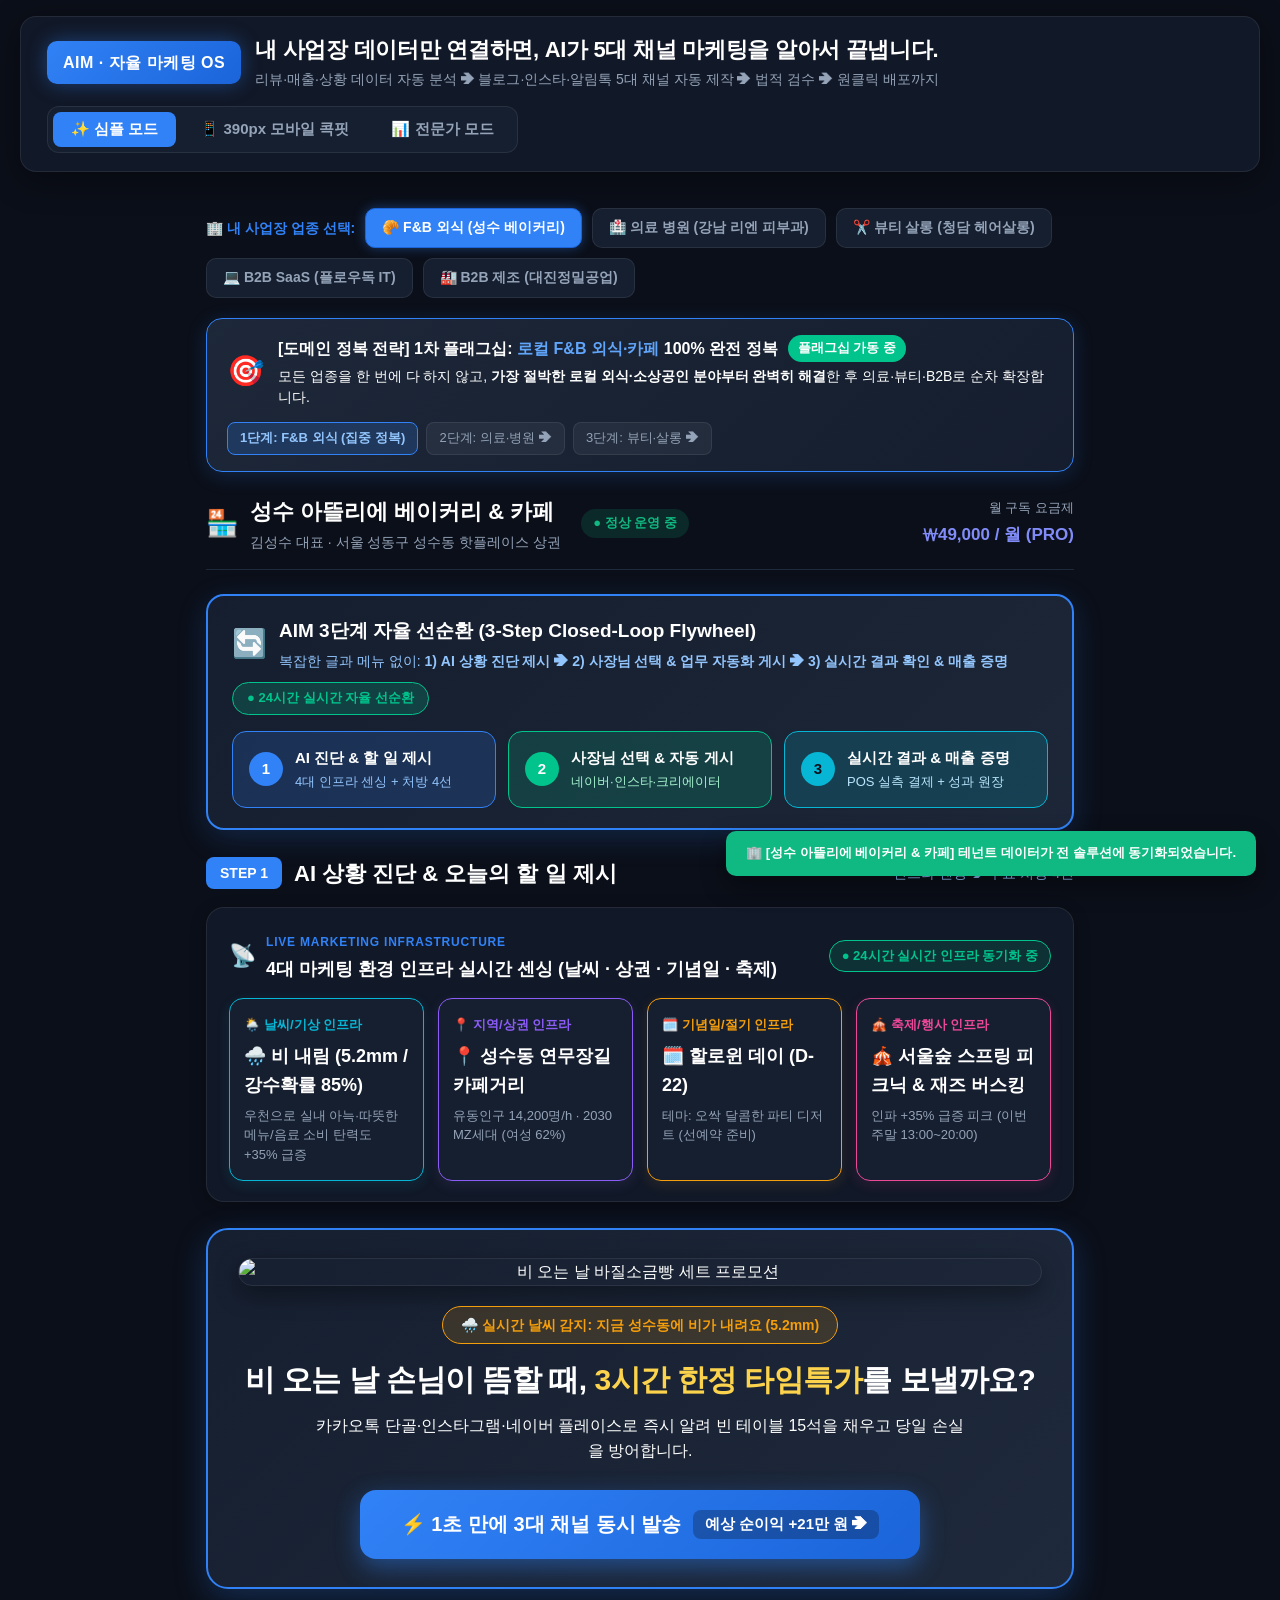
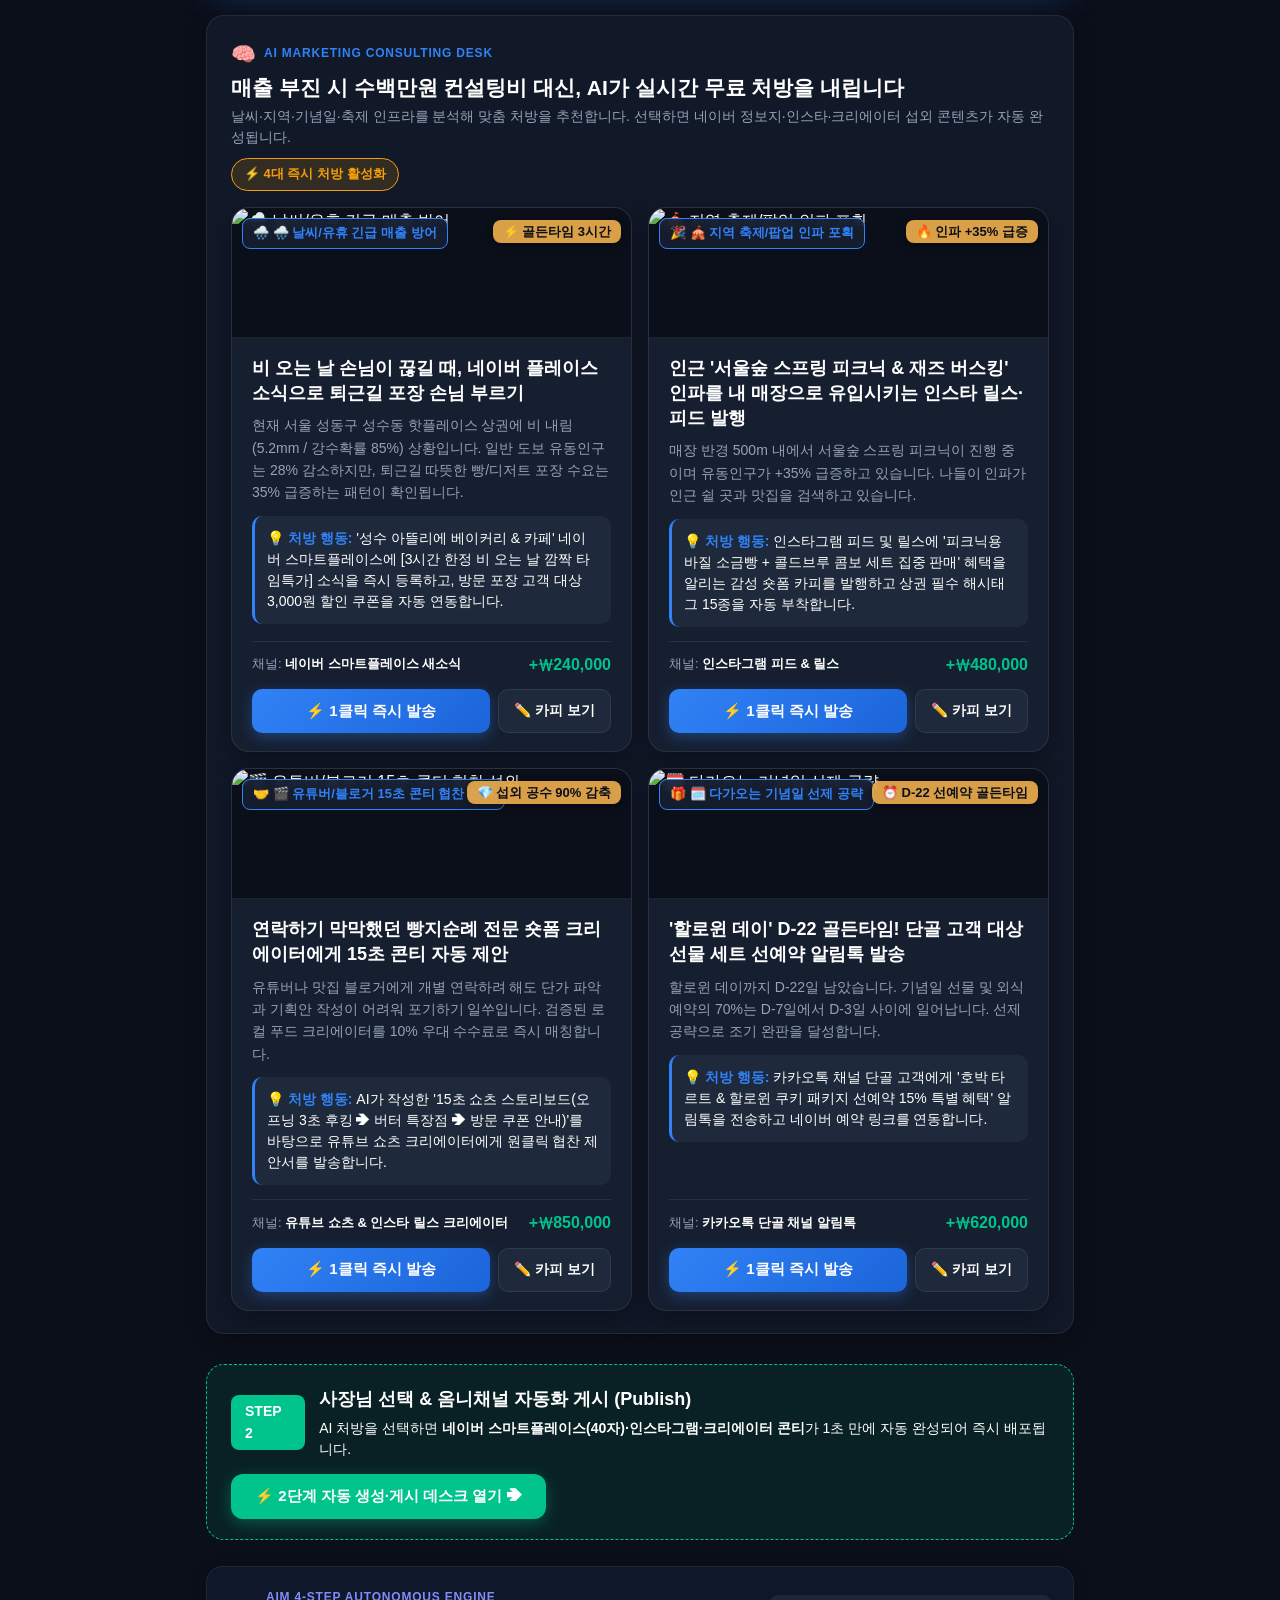
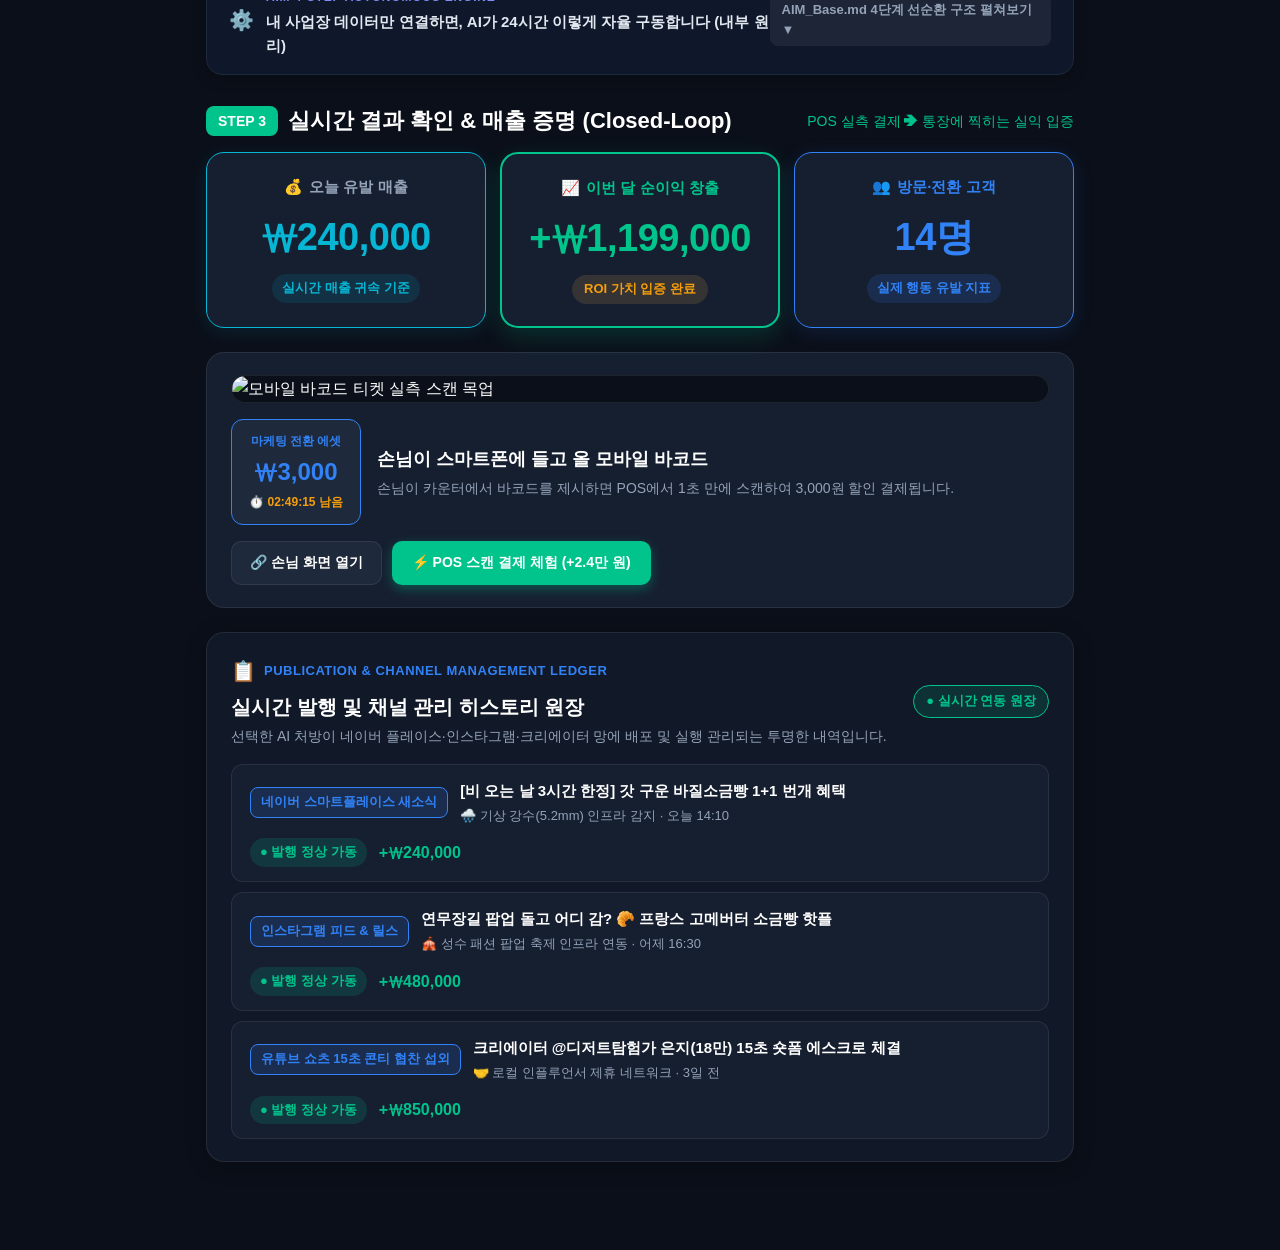
==== commit e6e1ebca: "feat(ui): scale up Korean typography and declutter text density for ergonomics" ====
--- a/aim/templates/index.html
+++ b/aim/templates/index.html
@@ -27,7 +27,7 @@
       --cyan: #06B6D4;     /* Electric Cyan */
     }
     * { box-sizing: border-box; margin: 0; padding: 0; font-family: "Pretendard", -apple-system, BlinkMacSystemFont, "Segoe UI", Roboto, sans-serif; }
-    body { background-color: var(--bg); color: var(--text-main); min-height: 100vh; padding: 16px 20px 40px; }
+    body { background-color: var(--bg); color: var(--text-main); min-height: 100vh; padding: 16px 20px 40px; font-size: 16px; line-height: 1.6; -webkit-font-smoothing: antialiased; }
     
     /* Global Container */
     .master-wrapper { max-width: 1780px; width: 100%; margin: 0 auto; }
@@ -37,7 +37,7 @@
       background: var(--panel);
       border: 1px solid var(--card-border);
       border-radius: 16px;
-      padding: 16px 24px;
+      padding: 18px 26px;
       margin-bottom: 16px;
       display: flex;
       justify-content: space-between;
@@ -46,27 +46,27 @@
       gap: 16px;
       box-shadow: 0 8px 32px rgba(0,0,0,0.4);
     }
-    .brand-title { display: flex; align-items: center; gap: 12px; }
+    .brand-title { display: flex; align-items: center; gap: 14px; }
     .brand-logo-badge {
       background: linear-gradient(135deg, #3182F6 0%, #1B64DA 100%);
       color: #FFF;
       font-weight: 900;
-      font-size: 15px;
-      padding: 8px 14px;
+      font-size: 16px;
+      padding: 9px 16px;
       border-radius: 10px;
       letter-spacing: 0.5px;
       box-shadow: 0 0 20px rgba(49, 130, 246, 0.4);
     }
-    .brand-text h1 { font-size: 20px; font-weight: 800; color: #FFF; letter-spacing: -0.3px; }
-    .brand-text p { font-size: 12px; color: var(--text-muted); margin-top: 2px; }
+    .brand-text h1 { font-size: 22px; font-weight: 800; color: #FFF; letter-spacing: -0.3px; line-height: 1.35; }
+    .brand-text p { font-size: 14px; color: var(--text-muted); margin-top: 3px; }
 
     .telemetry-bar { display: flex; align-items: center; gap: 10px; flex-wrap: wrap; }
     .telem-pill {
       background: var(--card);
       border: 1px solid var(--card-border);
-      padding: 6px 12px;
+      padding: 7px 14px;
       border-radius: 8px;
-      font-size: 11px;
+      font-size: 13px;
       font-weight: 700;
       display: inline-flex;
       align-items: center;
@@ -98,15 +98,15 @@
       background: transparent;
       border: none;
       color: #94A3B8;
-      font-size: 12px;
+      font-size: 14px;
       font-weight: 700;
-      padding: 9px 18px;
-      border-radius: 8px;
+      padding: 10px 18px;
+      border-radius: 9px;
       cursor: pointer;
       transition: all 0.2s;
       display: flex;
       align-items: center;
-      gap: 6px;
+      gap: 7px;
     }
     .mode-tab-btn:hover { color: #FFF; background: rgba(255,255,255,0.05); }
     .mode-tab-btn.active {
@@ -118,16 +118,16 @@
     .tenant-quick-bar {
       display: flex;
       align-items: center;
-      gap: 6px;
+      gap: 8px;
       overflow-x: auto;
     }
     .tenant-quick-btn {
       background: var(--card);
       border: 1px solid var(--card-border);
       color: var(--text-muted);
-      font-size: 11px;
+      font-size: 13px;
       font-weight: 700;
-      padding: 7px 12px;
+      padding: 8px 14px;
       border-radius: 8px;
       cursor: pointer;
       transition: all 0.15s;
@@ -145,9 +145,9 @@
       background: var(--card);
       border: 1.5px solid var(--card-border);
       color: var(--text-muted);
-      font-size: 12px;
+      font-size: 14px;
       font-weight: 800;
-      padding: 8px 14px;
+      padding: 10px 16px;
       border-radius: 10px;
       cursor: pointer;
       transition: all 0.15s ease;
@@ -169,9 +169,9 @@
       background: transparent;
       border: 1px solid transparent;
       color: #94A3B8;
-      font-size: 12px;
-      font-weight: 700;
-      padding: 8px 14px;
+      font-size: 14px;
+      font-weight: 800;
+      padding: 10px 18px;
       border-radius: 8px;
       cursor: pointer;
       transition: all 0.15s ease;
@@ -727,14 +727,14 @@
         </div>
       </div>
       <div style="display: flex; align-items: center; gap: 8px;">
-        <div style="display: flex; gap: 4px; background: var(--card); padding: 4px; border-radius: 10px; border: 1.5px solid var(--card-border);">
-          <button id="btnModeSimple" onclick="toggleUIMode('simple')" style="padding: 7px 16px; font-size: 13px; font-weight: 800; border-radius: 7px; border: none; cursor: pointer; background: var(--primary); color: #FFFFFF; transition: all 0.2s;">
+        <div style="display: flex; gap: 6px; background: var(--card); padding: 5px; border-radius: 12px; border: 1.5px solid var(--card-border);">
+          <button id="btnModeSimple" onclick="toggleUIMode('simple')" style="padding: 8px 18px; font-size: 15px; font-weight: 800; border-radius: 8px; border: none; cursor: pointer; background: var(--primary); color: #FFFFFF; transition: all 0.2s;">
             ✨ 심플 모드
           </button>
-          <button id="btnModeMobile" onclick="toggleUIMode('mobile')" style="padding: 7px 16px; font-size: 13px; font-weight: 700; border-radius: 7px; border: none; cursor: pointer; background: transparent; color: var(--text-muted); transition: all 0.2s;">
+          <button id="btnModeMobile" onclick="toggleUIMode('mobile')" style="padding: 8px 18px; font-size: 15px; font-weight: 700; border-radius: 8px; border: none; cursor: pointer; background: transparent; color: var(--text-muted); transition: all 0.2s;">
             📱 390px 모바일 콕핏
           </button>
-          <button id="btnModeAdvanced" onclick="toggleUIMode('advanced')" style="padding: 7px 16px; font-size: 13px; font-weight: 700; border-radius: 7px; border: none; cursor: pointer; background: transparent; color: var(--text-muted); transition: all 0.2s;">
+          <button id="btnModeAdvanced" onclick="toggleUIMode('advanced')" style="padding: 8px 18px; font-size: 15px; font-weight: 700; border-radius: 8px; border: none; cursor: pointer; background: transparent; color: var(--text-muted); transition: all 0.2s;">
             📊 전문가 모드
           </button>
         </div>
@@ -747,8 +747,8 @@
     <section id="viewSimple" class="view-panel" style="display: block; max-width: 900px; margin: 0 auto; padding: 20px 16px 48px;">
       
       <!-- Industry / Tenant Switcher Bar for Clean Mode -->
-      <div style="margin-bottom: 20px; display: flex; align-items: center; gap: 8px; flex-wrap: wrap;">
-        <span style="font-size: 12px; font-weight: 800; color: var(--primary);">🏢 내 사업장 업종 선택:</span>
+      <div style="margin-bottom: 20px; display: flex; align-items: center; gap: 10px; flex-wrap: wrap;">
+        <span style="font-size: 14px; font-weight: 800; color: var(--primary);">🏢 내 사업장 업종 선택:</span>
         <button id="sBtn_TENANT_001" class="simple-tenant-btn active" onclick="switchTenant('TENANT_001')">🥐 F&B 외식 (성수 베이커리)</button>
         <button id="sBtn_TENANT_002" class="simple-tenant-btn" onclick="switchTenant('TENANT_002')">🏥 의료 병원 (강남 리엔 피부과)</button>
         <button id="sBtn_TENANT_003" class="simple-tenant-btn" onclick="switchTenant('TENANT_003')">✂️ 뷰티 살롱 (청담 헤어살롱)</button>
@@ -757,81 +757,81 @@
       </div>
 
       <!-- Domain Conquest Strategy Banner (1차 로컬 F&B 외식·카페 완전 정복 전략) -->
-      <div style="background: linear-gradient(135deg, rgba(30, 41, 59, 0.95) 0%, rgba(22, 31, 48, 0.9) 100%); border: 1.5px solid var(--primary); border-radius: 14px; padding: 14px 18px; margin-bottom: 20px; display: flex; justify-content: space-between; align-items: center; flex-wrap: wrap; gap: 12px; box-shadow: 0 4px 20px rgba(49, 130, 246, 0.2);">
+      <div style="background: linear-gradient(135deg, rgba(30, 41, 59, 0.95) 0%, rgba(22, 31, 48, 0.9) 100%); border: 1.5px solid var(--primary); border-radius: 16px; padding: 16px 20px; margin-bottom: 22px; display: flex; justify-content: space-between; align-items: center; flex-wrap: wrap; gap: 14px; box-shadow: 0 4px 20px rgba(49, 130, 246, 0.2);">
+        <div style="display: flex; align-items: center; gap: 14px;">
+          <span style="font-size: 30px;">🎯</span>
+          <div>
+            <div style="font-size: 16px; font-weight: 900; color: #FFFFFF; display: flex; align-items: center; gap: 10px;">
+              <span>[도메인 정복 전략] 1차 플래그십: <strong style="color: #60A5FA;">로컬 F&B 외식·카페</strong> 100% 완전 정복</span>
+              <span style="font-size: 13px; background: var(--success); color: #FFFFFF; padding: 3px 10px; border-radius: 999px; font-weight: 800;">플래그십 가동 중</span>
+            </div>
+            <div style="font-size: 14px; color: var(--text-main); margin-top: 4px; line-height: 1.5;">
+              모든 업종을 한 번에 다 하지 않고, <strong>가장 절박한 로컬 외식·소상공인 분야부터 완벽히 해결</strong>한 후 의료·뷰티·B2B로 순차 확장합니다.
+            </div>
+          </div>
+        </div>
+        <div style="display: flex; gap: 8px; font-size: 13px; color: var(--text-muted);">
+          <span style="background: rgba(49, 130, 246, 0.2); color: #93C5FD; border: 1px solid var(--primary); padding: 5px 12px; border-radius: 8px; font-weight: 800;">1단계: F&B 외식 (집중 정복)</span>
+          <span style="background: rgba(255,255,255,0.05); border: 1px solid rgba(255,255,255,0.08); padding: 5px 12px; border-radius: 8px;">2단계: 의료·병원 ➔</span>
+          <span style="background: rgba(255,255,255,0.05); border: 1px solid rgba(255,255,255,0.08); padding: 5px 12px; border-radius: 8px;">3단계: 뷰티·살롱 ➔</span>
+        </div>
+      </div>
+
+      <!-- Store Selector Pill -->
+      <div style="display: flex; justify-content: space-between; align-items: center; margin-bottom: 24px; padding-bottom: 16px; border-bottom: 1px solid #1E293B;">
         <div style="display: flex; align-items: center; gap: 12px;">
-          <span style="font-size: 26px;">🎯</span>
+          <span style="font-size: 26px;">🏪</span>
           <div>
-            <div style="font-size: 14px; font-weight: 900; color: #FFFFFF; display: flex; align-items: center; gap: 8px;">
-              <span>[도메인 정복 전략] 1차 플래그십: <strong style="color: #60A5FA;">로컬 F&B 외식·카페</strong> 100% 완전 정복</span>
-              <span style="font-size: 11px; background: var(--success); color: #FFFFFF; padding: 2px 8px; border-radius: 999px; font-weight: 800;">플래그십 가동 중</span>
-            </div>
-            <div style="font-size: 12px; color: var(--text-main); margin-top: 2px;">
-              모든 업종을 한 번에 다 하지 않고, <strong>가장 절박한 로컬 외식·소상공인 분야부터 완벽히 해결</strong>한 후 의료·뷰티·B2B로 순차 확장합니다.
-            </div>
-          </div>
-        </div>
-        <div style="display: flex; gap: 6px; font-size: 11px; color: var(--text-muted);">
-          <span style="background: rgba(49, 130, 246, 0.2); color: #93C5FD; border: 1px solid var(--primary); padding: 4px 10px; border-radius: 6px; font-weight: 800;">1단계: F&B 외식 (집중 정복)</span>
-          <span style="background: rgba(255,255,255,0.05); border: 1px solid rgba(255,255,255,0.08); padding: 4px 10px; border-radius: 6px;">2단계: 의료·병원 ➔</span>
-          <span style="background: rgba(255,255,255,0.05); border: 1px solid rgba(255,255,255,0.08); padding: 4px 10px; border-radius: 6px;">3단계: 뷰티·살롱 ➔</span>
+            <div id="simpleStoreName" style="font-size: 22px; font-weight: 900; color: #FFFFFF;">성수 아뜰리에 베이커리 & 카페</div>
+            <div id="simpleStoreSub" style="font-size: 14px; color: #94A3B8; margin-top: 2px;">김성수 대표 · 서울 성수동 상권</div>
+          </div>
+          <span style="font-size: 13px; color: #10B981; background: rgba(16,185,129,0.15); padding: 4px 12px; border-radius: 999px; font-weight: 800; margin-left: 8px;">● 정상 운영 중</span>
+        </div>
+        <div style="text-align: right;">
+          <div style="font-size: 13px; color: #94A3B8;">월 구독 요금제</div>
+          <div id="simpleStorePlan" style="font-size: 17px; font-weight: 800; color: #818CF8; margin-top: 2px;">₩49,000 / 월 (PRO)</div>
         </div>
       </div>
 
-      <!-- Store Selector Pill -->
-      <div style="display: flex; justify-content: space-between; align-items: center; margin-bottom: 20px; padding-bottom: 12px; border-bottom: 1px solid #1E293B;">
-        <div style="display: flex; align-items: center; gap: 10px;">
-          <span style="font-size: 22px;">🏪</span>
-          <div>
-            <div id="simpleStoreName" style="font-size: 17px; font-weight: 900; color: #FFFFFF;">성수 아뜰리에 베이커리 & 카페</div>
-            <div id="simpleStoreSub" style="font-size: 11px; color: #94A3B8;">김성수 대표 · 서울 성수동 상권</div>
-          </div>
-          <span style="font-size: 11px; color: #10B981; background: rgba(16,185,129,0.15); padding: 3px 10px; border-radius: 999px; font-weight: 800; margin-left: 6px;">● 정상 운영 중</span>
-        </div>
-        <div style="text-align: right;">
-          <div style="font-size: 11px; color: #94A3B8;">월 구독 요금제</div>
-          <div id="simpleStorePlan" style="font-size: 14px; font-weight: 800; color: #818CF8;">₩49,000 / 월 (PRO)</div>
-        </div>
-      </div>
-
       <!-- AIM 3-Step Autonomous Closed-Loop Flywheel Master Banner -->
-      <div style="background: linear-gradient(135deg, rgba(22, 31, 48, 0.95) 0%, rgba(30, 41, 59, 0.9) 100%); border: 2px solid var(--primary); border-radius: 18px; padding: 18px 22px; margin-bottom: 24px; box-shadow: 0 8px 30px rgba(49, 130, 246, 0.2);">
-        <div style="display: flex; justify-content: space-between; align-items: center; margin-bottom: 14px; flex-wrap: wrap; gap: 8px;">
-          <div style="display: flex; align-items: center; gap: 10px;">
-            <span style="font-size: 24px;">🔄</span>
+      <div style="background: linear-gradient(135deg, rgba(22, 31, 48, 0.95) 0%, rgba(30, 41, 59, 0.9) 100%); border: 2px solid var(--primary); border-radius: 18px; padding: 20px 24px; margin-bottom: 26px; box-shadow: 0 8px 30px rgba(49, 130, 246, 0.2);">
+        <div style="display: flex; justify-content: space-between; align-items: center; margin-bottom: 16px; flex-wrap: wrap; gap: 10px;">
+          <div style="display: flex; align-items: center; gap: 12px;">
+            <span style="font-size: 28px;">🔄</span>
             <div>
-              <div style="font-size: 15px; font-weight: 900; color: #FFFFFF;">
+              <div style="font-size: 19px; font-weight: 900; color: #FFFFFF;">
                 AIM 3단계 자율 선순환 (3-Step Closed-Loop Flywheel)
               </div>
-              <div style="font-size: 12px; color: #93C5FD; margin-top: 2px;">
+              <div style="font-size: 14px; color: #93C5FD; margin-top: 3px;">
                 복잡한 글과 메뉴 없이: <strong>1) AI 상황 진단 제시 ➔ 2) 사장님 선택 & 업무 자동화 게시 ➔ 3) 실시간 결과 확인 & 매출 증명</strong>
               </div>
             </div>
           </div>
-          <span style="font-size: 11px; background: rgba(0, 196, 140, 0.2); color: var(--success); border: 1px solid var(--success); padding: 4px 12px; border-radius: 999px; font-weight: 800;">
+          <span style="font-size: 13px; background: rgba(0, 196, 140, 0.2); color: var(--success); border: 1px solid var(--success); padding: 5px 14px; border-radius: 999px; font-weight: 800;">
             ● 24시간 실시간 자율 선순환
           </span>
         </div>
         <!-- 3-Step Indicator Bar -->
-        <div style="display: grid; grid-template-columns: repeat(3, 1fr); gap: 10px;">
-          <a href="#step1ProposeSection" style="text-decoration: none; background: rgba(49, 130, 246, 0.18); border: 1.5px solid var(--primary); border-radius: 12px; padding: 12px 14px; display: flex; align-items: center; gap: 10px; transition: transform 0.15s;">
-            <span style="background: var(--primary); color: #FFFFFF; font-weight: 900; font-size: 13px; width: 28px; height: 28px; border-radius: 50%; display: flex; align-items: center; justify-content: center; flex-shrink: 0;">1</span>
+        <div style="display: grid; grid-template-columns: repeat(3, 1fr); gap: 12px;">
+          <a href="#step1ProposeSection" style="text-decoration: none; background: rgba(49, 130, 246, 0.18); border: 1.5px solid var(--primary); border-radius: 14px; padding: 14px 16px; display: flex; align-items: center; gap: 12px; transition: transform 0.15s;">
+            <span style="background: var(--primary); color: #FFFFFF; font-weight: 900; font-size: 15px; width: 34px; height: 34px; border-radius: 50%; display: flex; align-items: center; justify-content: center; flex-shrink: 0;">1</span>
             <div>
-              <div style="font-size: 12px; font-weight: 900; color: #FFFFFF;">AI 진단 & 할 일 제시</div>
-              <div style="font-size: 10px; color: #93C5FD;">4대 인프라 센싱 + 처방 4선</div>
+              <div style="font-size: 15px; font-weight: 900; color: #FFFFFF;">AI 진단 & 할 일 제시</div>
+              <div style="font-size: 13px; color: #93C5FD; margin-top: 2px;">4대 인프라 센싱 + 처방 4선</div>
             </div>
           </a>
-          <div onclick="openPublishingModal(currentAdviceId || 'ADV_TENANT_001_WEATHER')" style="cursor: pointer; background: rgba(0, 196, 140, 0.18); border: 1.5px solid var(--success); border-radius: 12px; padding: 12px 14px; display: flex; align-items: center; gap: 10px; transition: transform 0.15s;">
-            <span style="background: var(--success); color: #FFFFFF; font-weight: 900; font-size: 13px; width: 28px; height: 28px; border-radius: 50%; display: flex; align-items: center; justify-content: center; flex-shrink: 0;">2</span>
+          <div onclick="openPublishingModal(currentAdviceId || 'ADV_TENANT_001_WEATHER')" style="cursor: pointer; background: rgba(0, 196, 140, 0.18); border: 1.5px solid var(--success); border-radius: 14px; padding: 14px 16px; display: flex; align-items: center; gap: 12px; transition: transform 0.15s;">
+            <span style="background: var(--success); color: #FFFFFF; font-weight: 900; font-size: 15px; width: 34px; height: 34px; border-radius: 50%; display: flex; align-items: center; justify-content: center; flex-shrink: 0;">2</span>
             <div>
-              <div style="font-size: 12px; font-weight: 900; color: #FFFFFF;">사장님 선택 & 자동 게시</div>
-              <div style="font-size: 10px; color: #A7F3D0;">네이버·인스타·크리에이터</div>
-            </div>
-          </div>
-          <a href="#step3ResultsSection" style="text-decoration: none; background: rgba(6, 182, 212, 0.18); border: 1.5px solid var(--cyan); border-radius: 12px; padding: 12px 14px; display: flex; align-items: center; gap: 10px; transition: transform 0.15s;">
-            <span style="background: var(--cyan); color: #0B0F19; font-weight: 900; font-size: 13px; width: 28px; height: 28px; border-radius: 50%; display: flex; align-items: center; justify-content: center; flex-shrink: 0;">3</span>
+              <div style="font-size: 15px; font-weight: 900; color: #FFFFFF;">사장님 선택 & 자동 게시</div>
+              <div style="font-size: 13px; color: #A7F3D0; margin-top: 2px;">네이버·인스타·크리에이터</div>
+            </div>
+          </div>
+          <a href="#step3ResultsSection" style="text-decoration: none; background: rgba(6, 182, 212, 0.18); border: 1.5px solid var(--cyan); border-radius: 14px; padding: 14px 16px; display: flex; align-items: center; gap: 12px; transition: transform 0.15s;">
+            <span style="background: var(--cyan); color: #0B0F19; font-weight: 900; font-size: 15px; width: 34px; height: 34px; border-radius: 50%; display: flex; align-items: center; justify-content: center; flex-shrink: 0;">3</span>
             <div>
-              <div style="font-size: 12px; font-weight: 900; color: #FFFFFF;">실시간 결과 & 매출 증명</div>
-              <div style="font-size: 10px; color: #BAE6FD;">POS 실측 결제 + 성과 원장</div>
+              <div style="font-size: 15px; font-weight: 900; color: #FFFFFF;">실시간 결과 & 매출 증명</div>
+              <div style="font-size: 13px; color: #BAE6FD; margin-top: 2px;">POS 실측 결제 + 성과 원장</div>
             </div>
           </a>
         </div>
@@ -840,104 +840,104 @@
       <!-- ======================================================== -->
       <!-- STEP 1: AI 상황 진단 & 할 일 제시 (Propose) -->
       <!-- ======================================================== -->
-      <div id="step1ProposeSection" style="margin-bottom: 28px;">
-        <div style="display: flex; align-items: center; gap: 10px; margin-bottom: 14px;">
-          <span style="background: var(--primary); color: #FFFFFF; font-weight: 900; font-size: 13px; padding: 4px 12px; border-radius: 8px;">STEP 1</span>
-          <h3 style="font-size: 18px; font-weight: 900; color: #FFFFFF; margin: 0;">AI 상황 진단 & 오늘의 할 일 제시</h3>
-          <span style="font-size: 11px; color: #93C5FD; margin-left: auto;">인프라 센싱 ➔ 무료 처방 4선</span>
+      <div id="step1ProposeSection" style="margin-bottom: 30px;">
+        <div style="display: flex; align-items: center; gap: 12px; margin-bottom: 16px;">
+          <span style="background: var(--primary); color: #FFFFFF; font-weight: 900; font-size: 14px; padding: 5px 14px; border-radius: 8px;">STEP 1</span>
+          <h3 style="font-size: 22px; font-weight: 900; color: #FFFFFF; margin: 0;">AI 상황 진단 & 오늘의 할 일 제시</h3>
+          <span style="font-size: 14px; color: #93C5FD; margin-left: auto;">인프라 센싱 ➔ 무료 처방 4선</span>
         </div>
 
         <!-- 4-Pillar Environmental Infrastructure Live Sensing Bar -->
-        <div style="background: var(--panel); border: 1px solid var(--card-border); border-radius: 16px; padding: 18px 20px; margin-bottom: 24px; box-shadow: 0 4px 16px rgba(0,0,0,0.25);">
-          <div style="display: flex; justify-content: space-between; align-items: center; margin-bottom: 12px; flex-wrap: wrap; gap: 8px;">
-            <div style="display: flex; align-items: center; gap: 8px;">
-              <span style="font-size: 18px;">📡</span>
+        <div style="background: var(--panel); border: 1px solid var(--card-border); border-radius: 18px; padding: 20px 22px; margin-bottom: 26px; box-shadow: 0 4px 16px rgba(0,0,0,0.25);">
+          <div style="display: flex; justify-content: space-between; align-items: center; margin-bottom: 14px; flex-wrap: wrap; gap: 10px;">
+            <div style="display: flex; align-items: center; gap: 10px;">
+              <span style="font-size: 22px;">📡</span>
               <div>
-                <span style="font-size: 11px; font-weight: 800; color: var(--primary); letter-spacing: 0.5px;">LIVE MARKETING INFRASTRUCTURE</span>
-                <h3 style="font-size: 15px; font-weight: 900; color: var(--text-main);">4대 마케팅 환경 인프라 실시간 센싱 (날씨 · 상권 · 기념일 · 축제)</h3>
+                <span style="font-size: 12px; font-weight: 800; color: var(--primary); letter-spacing: 0.8px;">LIVE MARKETING INFRASTRUCTURE</span>
+                <h3 style="font-size: 18px; font-weight: 900; color: var(--text-main); margin-top: 2px;">4대 마케팅 환경 인프라 실시간 센싱 (날씨 · 상권 · 기념일 · 축제)</h3>
               </div>
             </div>
-            <span style="font-size: 11px; color: var(--success); background: rgba(0,196,140,0.15); border: 1px solid var(--success); padding: 4px 10px; border-radius: 999px; font-weight: 800;">● 24시간 실시간 인프라 동기화 중</span>
-          </div>
-
-          <div style="display: grid; grid-template-columns: repeat(4, 1fr); gap: 12px;">
+            <span style="font-size: 13px; color: var(--success); background: rgba(0,196,140,0.15); border: 1px solid var(--success); padding: 5px 12px; border-radius: 999px; font-weight: 800;">● 24시간 실시간 인프라 동기화 중</span>
+          </div>
+
+          <div style="display: grid; grid-template-columns: repeat(4, 1fr); gap: 14px;">
             <!-- Infra 1: Weather -->
-            <div id="infraWeatherCard" style="background: var(--card); border: 1.5px solid var(--cyan); border-radius: 14px; padding: 14px; box-shadow: 0 4px 14px rgba(6,182,212,0.12);">
-              <div style="font-size: 11px; color: var(--cyan); font-weight: 800; margin-bottom: 4px; display: flex; align-items: center; gap: 4px;"><span>🌦️</span> <span>날씨/기상 인프라</span></div>
-              <div id="infraWeatherVal" style="font-size: 14px; font-weight: 900; color: var(--text-main); margin-bottom: 4px;">🌧️ 비 내림 (5.2mm)</div>
-              <div id="infraWeatherSub" style="font-size: 11px; color: var(--text-muted); line-height: 1.4;">실내 아늑 소비 탄력도 +35% 급증</div>
+            <div id="infraWeatherCard" style="background: var(--card); border: 1.5px solid var(--cyan); border-radius: 14px; padding: 16px 14px; box-shadow: 0 4px 14px rgba(6,182,212,0.12);">
+              <div style="font-size: 13px; color: var(--cyan); font-weight: 800; margin-bottom: 6px; display: flex; align-items: center; gap: 4px;"><span>🌦️</span> <span>날씨/기상 인프라</span></div>
+              <div id="infraWeatherVal" style="font-size: 18px; font-weight: 900; color: var(--text-main); margin-bottom: 6px;">🌧️ 비 내림 (5.2mm)</div>
+              <div id="infraWeatherSub" style="font-size: 13px; color: var(--text-muted); line-height: 1.5;">실내 아늑 소비 탄력도 +35% 급증</div>
             </div>
 
             <!-- Infra 2: Geography -->
-            <div id="infraGeoCard" style="background: var(--card); border: 1.5px solid var(--accent); border-radius: 14px; padding: 14px; box-shadow: 0 4px 14px rgba(139,126,216,0.12);">
-              <div style="font-size: 11px; color: var(--accent); font-weight: 800; margin-bottom: 4px; display: flex; align-items: center; gap: 4px;"><span>📍</span> <span>지역/상권 인프라</span></div>
-              <div id="infraGeoVal" style="font-size: 14px; font-weight: 900; color: var(--text-main); margin-bottom: 4px;">📍 성수 연무장길 카페거리</div>
-              <div id="infraGeoSub" style="font-size: 11px; color: var(--text-muted); line-height: 1.4;">유동인구 14,200명/h · 2030 62%</div>
+            <div id="infraGeoCard" style="background: var(--card); border: 1.5px solid var(--accent); border-radius: 14px; padding: 16px 14px; box-shadow: 0 4px 14px rgba(139,126,216,0.12);">
+              <div style="font-size: 13px; color: var(--accent); font-weight: 800; margin-bottom: 6px; display: flex; align-items: center; gap: 4px;"><span>📍</span> <span>지역/상권 인프라</span></div>
+              <div id="infraGeoVal" style="font-size: 18px; font-weight: 900; color: var(--text-main); margin-bottom: 6px;">📍 성수 연무장길 카페거리</div>
+              <div id="infraGeoSub" style="font-size: 13px; color: var(--text-muted); line-height: 1.5;">유동인구 14,200명/h · 2030 62%</div>
             </div>
 
             <!-- Infra 3: Anniversary -->
-            <div id="infraAnnivCard" style="background: var(--card); border: 1.5px solid var(--warning); border-radius: 14px; padding: 14px; box-shadow: 0 4px 14px rgba(229,168,75,0.12);">
-              <div style="font-size: 11px; color: var(--warning); font-weight: 800; margin-bottom: 4px; display: flex; align-items: center; gap: 4px;"><span>🗓️</span> <span>기념일/절기 인프라</span></div>
-              <div id="infraAnnivVal" style="font-size: 14px; font-weight: 900; color: var(--text-main); margin-bottom: 4px;">🗓️ 할로윈 데이 (D-22)</div>
-              <div id="infraAnnivSub" style="font-size: 11px; color: var(--text-muted); line-height: 1.4;">선예약 준비 단계 · 검색량 급증</div>
+            <div id="infraAnnivCard" style="background: var(--card); border: 1.5px solid var(--warning); border-radius: 14px; padding: 16px 14px; box-shadow: 0 4px 14px rgba(229,168,75,0.12);">
+              <div style="font-size: 13px; color: var(--warning); font-weight: 800; margin-bottom: 6px; display: flex; align-items: center; gap: 4px;"><span>🗓️</span> <span>기념일/절기 인프라</span></div>
+              <div id="infraAnnivVal" style="font-size: 18px; font-weight: 900; color: var(--text-main); margin-bottom: 6px;">🗓️ 할로윈 데이 (D-22)</div>
+              <div id="infraAnnivSub" style="font-size: 13px; color: var(--text-muted); line-height: 1.5;">선예약 준비 단계 · 검색량 급증</div>
             </div>
 
             <!-- Infra 4: Events/Festivals -->
-            <div id="infraEventCard" style="background: var(--card); border: 1.5px solid #D9658B; border-radius: 14px; padding: 14px; box-shadow: 0 4px 14px rgba(217,101,139,0.12);">
-              <div style="font-size: 11px; color: #D9658B; font-weight: 800; margin-bottom: 4px; display: flex; align-items: center; gap: 4px;"><span>🎪</span> <span>축제/행사 인프라</span></div>
-              <div id="infraEventVal" style="font-size: 14px; font-weight: 900; color: var(--text-main); margin-bottom: 4px;">🎪 서울숲 스프링 피크닉</div>
-              <div id="infraEventSub" style="font-size: 11px; color: var(--text-muted); line-height: 1.4;">인파 +35% 급증 (반경 500m)</div>
+            <div id="infraEventCard" style="background: var(--card); border: 1.5px solid #EC4899; border-radius: 14px; padding: 16px 14px; box-shadow: 0 4px 14px rgba(236,72,153,0.12);">
+              <div style="font-size: 13px; color: #EC4899; font-weight: 800; margin-bottom: 6px; display: flex; align-items: center; gap: 4px;"><span>🎪</span> <span>축제/행사 인프라</span></div>
+              <div id="infraEventVal" style="font-size: 18px; font-weight: 900; color: var(--text-main); margin-bottom: 6px;">🎪 서울숲 스프링 피크닉</div>
+              <div id="infraEventSub" style="font-size: 13px; color: var(--text-muted); line-height: 1.5;">인파 +35% 급증 (반경 500m)</div>
             </div>
           </div>
         </div>
 
         <!-- 1. Hero 1-Action Card (오늘 내가 할 일) -->
-        <div style="background: linear-gradient(135deg, var(--card) 0%, var(--card-elevated) 100%); border: 2px solid var(--primary); border-radius: 20px; padding: 26px 28px; margin-bottom: 24px; box-shadow: 0 10px 32px rgba(49, 130, 246, 0.25); text-align: center;">
+        <div style="background: linear-gradient(135deg, var(--card) 0%, var(--card-elevated) 100%); border: 2px solid var(--primary); border-radius: 22px; padding: 28px 30px; margin-bottom: 26px; box-shadow: 0 10px 32px rgba(49, 130, 246, 0.25); text-align: center;">
           
           <!-- Visual Hero Graphic Banner -->
-          <div style="width: 100%; border-radius: 14px; overflow: hidden; margin-bottom: 18px; box-shadow: 0 8px 25px rgba(0,0,0,0.4); border: 1.5px solid var(--card-border);">
+          <div style="width: 100%; border-radius: 16px; overflow: hidden; margin-bottom: 20px; box-shadow: 0 8px 25px rgba(0,0,0,0.4); border: 1.5px solid var(--card-border);">
             <img src="docs/design/images/img_rain_bakery.svg" alt="비 오는 날 바질소금빵 세트 프로모션" style="width: 100%; height: auto; max-height: 250px; object-fit: cover; display: block;" />
           </div>
 
-          <div id="simpleHeroBadge" style="display: inline-flex; align-items: center; gap: 6px; background: rgba(229,168,75,0.15); border: 1px solid var(--warning); padding: 5px 14px; border-radius: 999px; margin-bottom: 14px; font-size: 12px; font-weight: 800; color: var(--warning);">
+          <div id="simpleHeroBadge" style="display: inline-flex; align-items: center; gap: 8px; background: rgba(245,158,11,0.15); border: 1px solid var(--warning); padding: 7px 18px; border-radius: 999px; margin-bottom: 16px; font-size: 14px; font-weight: 800; color: var(--warning);">
             🌧️ 실시간 날씨 감지: 지금 성수동에 비가 내려요 (5.2mm)
           </div>
-          <h2 id="simpleHeroTitle" style="font-size: 25px; font-weight: 900; color: var(--text-main); line-height: 1.4; margin-bottom: 10px;">
+          <h2 id="simpleHeroTitle" style="font-size: 30px; font-weight: 900; color: var(--text-main); line-height: 1.35; margin-bottom: 12px; letter-spacing: -0.5px;">
             비 오는 날 손님이 뜸할 때, <span style="color: var(--primary);">3시간 한정 타임특가</span>를 보낼까요?
           </h2>
-          <p id="simpleHeroDesc" style="font-size: 14px; color: var(--text-muted); margin-bottom: 24px; max-width: 620px; margin-left: auto; margin-right: auto; line-height: 1.5;">
+          <p id="simpleHeroDesc" style="font-size: 16px; color: var(--text-secondary); margin-bottom: 26px; max-width: 660px; margin-left: auto; margin-right: auto; line-height: 1.6;">
             카카오톡 단골·인스타그램·네이버 플레이스로 즉시 알려 빈 테이블 15석을 채우고 당일 손실을 방어합니다.
           </p>
 
           <!-- Big Primary CTA Button -->
-          <button onclick="triggerMerchantQuickApprove()" style="width: 100%; max-width: 540px; background: linear-gradient(135deg, var(--primary) 0%, var(--primary-hover) 100%); color: #FFFFFF; font-size: 18px; font-weight: 900; border: none; padding: 19px 32px; border-radius: 16px; cursor: pointer; box-shadow: 0 8px 25px rgba(49, 130, 246, 0.45); display: inline-flex; align-items: center; justify-content: center; gap: 12px; transition: transform 0.1s;">
+          <button onclick="triggerMerchantQuickApprove()" style="width: 100%; max-width: 560px; background: linear-gradient(135deg, var(--primary) 0%, var(--primary-hover) 100%); color: #FFFFFF; font-size: 20px; font-weight: 900; border: none; padding: 20px 34px; border-radius: 16px; cursor: pointer; box-shadow: 0 8px 25px rgba(49, 130, 246, 0.45); display: inline-flex; align-items: center; justify-content: center; gap: 12px; transition: transform 0.1s;">
             <span id="simpleHeroBtnText">⚡ 1초 만에 3대 채널 동시 발송</span>
-            <span id="simpleHeroBtnSub" style="font-size: 13px; background: rgba(0,0,0,0.25); padding: 4px 10px; border-radius: 8px;">예상 순이익 +21만 원 ➔</span>
+            <span id="simpleHeroBtnSub" style="font-size: 15px; background: rgba(0,0,0,0.25); padding: 5px 12px; border-radius: 8px;">예상 순이익 +21만 원 ➔</span>
           </button>
         </div>
 
         <!-- AI Marketing Consulting Advisor Prescriptions Desk -->
-        <div style="background: var(--panel); border: 1px solid var(--card-border); border-radius: 18px; padding: 22px 24px; margin-bottom: 24px; box-shadow: 0 4px 20px rgba(0,0,0,0.25);">
-          <div style="display: flex; justify-content: space-between; align-items: center; margin-bottom: 16px; flex-wrap: wrap; gap: 8px;">
+        <div style="background: var(--panel); border: 1px solid var(--card-border); border-radius: 18px; padding: 22px 24px; margin-bottom: 26px; box-shadow: 0 4px 20px rgba(0,0,0,0.25);">
+          <div style="display: flex; justify-content: space-between; align-items: center; margin-bottom: 16px; flex-wrap: wrap; gap: 10px;">
             <div>
               <div style="display: flex; align-items: center; gap: 8px;">
-                <span style="font-size: 18px;">🧠</span>
-                <span style="font-size: 11px; font-weight: 800; color: var(--primary); letter-spacing: 0.5px;">AI MARKETING CONSULTING DESK</span>
+                <span style="font-size: 20px;">🧠</span>
+                <span style="font-size: 12px; font-weight: 800; color: var(--primary); letter-spacing: 0.8px;">AI MARKETING CONSULTING DESK</span>
               </div>
-              <h3 style="font-size: 18px; font-weight: 900; color: var(--text-main); margin-top: 4px;">
+              <h3 style="font-size: 21px; font-weight: 900; color: var(--text-main); margin-top: 4px; line-height: 1.35;">
                 매출 부진 시 수백만원 컨설팅비 대신, AI가 실시간 무료 처방을 내립니다
               </h3>
-              <p style="font-size: 12px; color: var(--text-muted); margin-top: 2px;">
+              <p style="font-size: 14px; color: var(--text-muted); margin-top: 4px; line-height: 1.5;">
                 날씨·지역·기념일·축제 인프라를 분석해 맞춤 처방을 추천합니다. 선택하면 네이버 정보지·인스타·크리에이터 섭외 콘텐츠가 자동 완성됩니다.
               </p>
             </div>
-            <span style="font-size: 11px; color: var(--warning); background: rgba(229,168,75,0.15); border: 1px solid var(--warning); padding: 4px 10px; border-radius: 999px; font-weight: 800;">
+            <span style="font-size: 13px; color: var(--warning); background: rgba(245,158,11,0.15); border: 1px solid var(--warning); padding: 5px 12px; border-radius: 999px; font-weight: 800;">
               ⚡ 4대 즉시 처방 활성화
             </span>
           </div>
 
           <!-- 4 Prescriptions Grid Container -->
-          <div id="consultingPrescriptionsGrid" style="display: grid; grid-template-columns: repeat(2, 1fr); gap: 14px;">
+          <div id="consultingPrescriptionsGrid" style="display: grid; grid-template-columns: repeat(2, 1fr); gap: 16px;">
             <!-- Dynamically populated by loadConsultingDesk() -->
           </div>
         </div>
@@ -946,67 +946,67 @@
       <!-- ======================================================== -->
       <!-- STEP 2 Bridge Card: 사장님 선택 & 업무 자동화 게시 -->
       <!-- ======================================================== -->
-      <div id="step2PublishBridge" style="background: rgba(0, 196, 140, 0.1); border: 1.5px dashed var(--success); border-radius: 16px; padding: 18px 22px; margin-bottom: 24px; display: flex; justify-content: space-between; align-items: center; flex-wrap: wrap; gap: 12px;">
-        <div style="display: flex; align-items: center; gap: 12px;">
-          <span style="background: var(--success); color: #FFFFFF; font-weight: 900; font-size: 13px; padding: 4px 12px; border-radius: 8px;">STEP 2</span>
+      <div id="step2PublishBridge" style="background: rgba(0, 196, 140, 0.1); border: 1.5px dashed var(--success); border-radius: 18px; padding: 20px 24px; margin-bottom: 26px; display: flex; justify-content: space-between; align-items: center; flex-wrap: wrap; gap: 14px;">
+        <div style="display: flex; align-items: center; gap: 14px;">
+          <span style="background: var(--success); color: #FFFFFF; font-weight: 900; font-size: 14px; padding: 5px 14px; border-radius: 8px;">STEP 2</span>
           <div>
-            <h4 style="font-size: 15px; font-weight: 900; color: var(--text-main); margin: 0;">사장님 선택 & 옴니채널 자동화 게시 (Publish)</h4>
-            <p style="font-size: 12px; color: var(--text-muted); margin: 3px 0 0;">
+            <h4 style="font-size: 18px; font-weight: 900; color: var(--text-main); margin: 0;">사장님 선택 & 옴니채널 자동화 게시 (Publish)</h4>
+            <p style="font-size: 14px; color: var(--text-secondary); margin: 4px 0 0; line-height: 1.5;">
               AI 처방을 선택하면 <strong>네이버 스마트플레이스(40자)·인스타그램·크리에이터 콘티</strong>가 1초 만에 자동 완성되어 즉시 배포됩니다.
             </p>
           </div>
         </div>
-        <button onclick="openPublishingModal(currentAdviceId || 'ADV_TENANT_001_WEATHER')" style="background: var(--success); color: #FFFFFF; font-size: 13px; font-weight: 900; border: none; padding: 11px 20px; border-radius: 10px; cursor: pointer; box-shadow: 0 4px 15px rgba(0, 196, 140, 0.35); display: flex; align-items: center; gap: 6px;">
+        <button onclick="openPublishingModal(currentAdviceId || 'ADV_TENANT_001_WEATHER')" style="background: var(--success); color: #FFFFFF; font-size: 15px; font-weight: 900; border: none; padding: 13px 24px; border-radius: 12px; cursor: pointer; box-shadow: 0 4px 15px rgba(0, 196, 140, 0.35); display: flex; align-items: center; gap: 8px;">
           <span>⚡ 2단계 자동 생성·게시 데스크 열기 ➔</span>
         </button>
       </div>
 
       <!-- 2. AIM_Base.md 4-Step Autonomous Marketing OS Cyclical Engine (Collapsible for Maximum Merchant Focus) -->
-      <details style="background: #0F172A; border: 1.5px solid #1E293B; border-radius: 16px; padding: 14px 20px; margin-bottom: 24px; box-shadow: 0 4px 16px rgba(0,0,0,0.2);">
+      <details style="background: #0F172A; border: 1.5px solid #1E293B; border-radius: 16px; padding: 16px 22px; margin-bottom: 26px; box-shadow: 0 4px 16px rgba(0,0,0,0.2);">
         <summary style="display: flex; justify-content: space-between; align-items: center; cursor: pointer; list-style: none; user-select: none;">
-          <div style="display: flex; align-items: center; gap: 10px;">
-            <span style="font-size: 18px;">⚙️</span>
+          <div style="display: flex; align-items: center; gap: 12px;">
+            <span style="font-size: 20px;">⚙️</span>
             <div>
-              <span style="font-size: 11px; font-weight: 800; color: #818CF8; letter-spacing: 0.5px;">AIM 4-STEP AUTONOMOUS ENGINE</span>
-              <h4 style="font-size: 14px; font-weight: 800; color: #E2E8F0; margin-top: 2px;">
+              <span style="font-size: 12px; font-weight: 800; color: #818CF8; letter-spacing: 0.8px;">AIM 4-STEP AUTONOMOUS ENGINE</span>
+              <h4 style="font-size: 15px; font-weight: 800; color: #E2E8F0; margin-top: 2px;">
                 내 사업장 데이터만 연결하면, AI가 24시간 이렇게 자율 구동합니다 (내부 원리)
               </h4>
             </div>
           </div>
-          <span style="font-size: 11px; color: #94A3B8; background: rgba(255,255,255,0.06); padding: 4px 10px; border-radius: 6px; font-weight: 700;">
+          <span style="font-size: 13px; color: #94A3B8; background: rgba(255,255,255,0.06); padding: 5px 12px; border-radius: 8px; font-weight: 700;">
             AIM_Base.md 4단계 선순환 구조 펼쳐보기 ▼
           </span>
         </summary>
 
-        <div style="display: grid; grid-template-columns: repeat(4, 1fr); gap: 12px; margin-top: 16px; padding-top: 14px; border-top: 1px solid #1E293B;">
-          <div style="background: #1E293B; border: 1px solid #334155; border-radius: 12px; padding: 14px; border-top: 3px solid #38BDF8;">
-            <div style="font-size: 11px; font-weight: 800; color: var(--cyan); margin-bottom: 4px;">1단계: 데이터 자동 연결</div>
-            <div style="font-size: 13px; font-weight: 900; color: var(--text-main); margin-bottom: 6px;">🔌 온·오프라인 수집</div>
-            <p style="font-size: 11px; color: var(--text-muted); line-height: 1.5;">
+        <div style="display: grid; grid-template-columns: repeat(4, 1fr); gap: 14px; margin-top: 18px; padding-top: 16px; border-top: 1px solid #1E293B;">
+          <div style="background: #1E293B; border: 1px solid #334155; border-radius: 12px; padding: 16px; border-top: 3px solid #38BDF8;">
+            <div style="font-size: 13px; font-weight: 800; color: var(--cyan); margin-bottom: 5px;">1단계: 데이터 자동 연결</div>
+            <div style="font-size: 15px; font-weight: 900; color: var(--text-main); margin-bottom: 6px;">🔌 온·오프라인 수집</div>
+            <p style="font-size: 13px; color: var(--text-muted); line-height: 1.5;">
               POS 결제·영수증 리뷰·네이버 플레이스·고객 피드백을 실시간 수집해 단일 원천 데이터(Single Source)로 정규화
             </p>
           </div>
 
-          <div style="background: var(--card); border: 1px solid var(--card-border); border-radius: 12px; padding: 14px; border-top: 3px solid var(--accent);">
-            <div style="font-size: 11px; font-weight: 800; color: var(--accent); margin-bottom: 4px;">2단계: 5대 채널 자동 분기</div>
-            <div style="font-size: 13px; font-weight: 900; color: var(--text-main); margin-bottom: 6px;">✍️ 채널별 맞춤 제작</div>
-            <p style="font-size: 11px; color: var(--text-muted); line-height: 1.5;">
+          <div style="background: var(--card); border: 1px solid var(--card-border); border-radius: 12px; padding: 16px; border-top: 3px solid var(--accent);">
+            <div style="font-size: 13px; font-weight: 800; color: var(--accent); margin-bottom: 5px;">2단계: 5대 채널 자동 분기</div>
+            <div style="font-size: 15px; font-weight: 900; color: var(--text-main); margin-bottom: 6px;">✍️ 채널별 맞춤 제작</div>
+            <p style="font-size: 13px; color: var(--text-muted); line-height: 1.5;">
               블로그 롱폼(SEO)·인스타 피드·카카오톡 단문·쇼츠 대본·상세페이지를 채널별 소비 문법에 맞춰 멀티 에이전트가 자동 생성
             </p>
           </div>
 
-          <div style="background: var(--card); border: 1px solid var(--card-border); border-radius: 12px; padding: 14px; border-top: 3px solid var(--success);">
-            <div style="font-size: 11px; font-weight: 800; color: var(--success); margin-bottom: 4px;">3단계: 법적 검수·원클릭 승인</div>
-            <div style="font-size: 13px; font-weight: 900; color: var(--text-main); margin-bottom: 6px;">🛡️ 표시광고·의료법 안심</div>
-            <p style="font-size: 11px; color: var(--text-muted); line-height: 1.5;">
+          <div style="background: var(--card); border: 1px solid var(--card-border); border-radius: 12px; padding: 16px; border-top: 3px solid var(--success);">
+            <div style="font-size: 13px; font-weight: 800; color: var(--success); margin-bottom: 5px;">3단계: 법적 검수·원클릭 승인</div>
+            <div style="font-size: 15px; font-weight: 900; color: var(--text-main); margin-bottom: 6px;">🛡️ 표시광고·의료법 안심</div>
+            <p style="font-size: 13px; color: var(--text-muted); line-height: 1.5;">
               과대광고·의료법 제56조·저작권을 AI가 100% 사전 검수하고, 사장님은 스마트폰에서 1초 만에 확인 후 원클릭 승인
             </p>
           </div>
 
-          <div style="background: var(--card); border: 1px solid var(--card-border); border-radius: 12px; padding: 14px; border-top: 3px solid var(--primary);">
-            <div style="font-size: 11px; font-weight: 800; color: var(--primary); margin-bottom: 4px;">4단계: 매출 증명·자율 학습</div>
-            <div style="font-size: 13px; font-weight: 900; color: var(--text-main); margin-bottom: 6px;">📈 Closed-Loop 매출 증명</div>
-            <p style="font-size: 11px; color: var(--text-muted); line-height: 1.5;">
+          <div style="background: var(--card); border: 1px solid var(--card-border); border-radius: 12px; padding: 16px; border-top: 3px solid var(--primary);">
+            <div style="font-size: 13px; font-weight: 800; color: var(--primary); margin-bottom: 5px;">4단계: 매출 증명·자율 학습</div>
+            <div style="font-size: 15px; font-weight: 900; color: var(--text-main); margin-bottom: 6px;">📈 Closed-Loop 매출 증명</div>
+            <p style="font-size: 13px; color: var(--text-muted); line-height: 1.5;">
               POS 실측 결제와 쿠폰 사용을 역추적하여 창출된 순이익(ROI)을 투명하게 입증하고 반응 좋은 카피를 AI가 자율 피드백 학습
             </p>
           </div>
@@ -1018,35 +1018,35 @@
       <!-- ======================================================== -->
       <div id="step3ResultsSection" style="margin-top: 28px; scroll-margin-top: 80px;">
         <div style="display: flex; align-items: center; gap: 10px; margin-bottom: 14px;">
-          <span style="background: var(--success); color: #FFFFFF; font-weight: 900; font-size: 13px; padding: 4px 12px; border-radius: 8px;">STEP 3</span>
-          <h3 style="font-size: 18px; font-weight: 900; color: var(--text-main); margin: 0;">실시간 결과 확인 & 매출 증명 (Closed-Loop)</h3>
-          <span style="font-size: 11px; color: var(--success); margin-left: auto;">POS 실측 결제 ➔ 통장에 찍히는 실익 입증</span>
+          <span style="background: var(--success); color: #FFFFFF; font-weight: 900; font-size: 14px; padding: 4px 12px; border-radius: 8px;">STEP 3</span>
+          <h3 style="font-size: 22px; font-weight: 900; color: var(--text-main); margin: 0;">실시간 결과 확인 & 매출 증명 (Closed-Loop)</h3>
+          <span style="font-size: 14px; color: var(--success); margin-left: auto;">POS 실측 결제 ➔ 통장에 찍히는 실익 입증</span>
         </div>
 
         <!-- 3. Clean 3-Number Metric Row (내가 얻는 효과) -->
         <div style="display: grid; grid-template-columns: repeat(3, 1fr); gap: 14px; margin-bottom: 24px;">
           <div style="background: var(--card); border: 1.5px solid var(--cyan); border-radius: 18px; padding: 22px 18px; text-align: center; box-shadow: 0 4px 20px rgba(6,182,212,0.12);">
-            <div style="display: flex; align-items: center; justify-content: center; gap: 6px; font-size: 13px; color: var(--text-muted); font-weight: 800; margin-bottom: 8px;">
+            <div style="display: flex; align-items: center; justify-content: center; gap: 6px; font-size: 15px; color: var(--text-muted); font-weight: 800; margin-bottom: 8px;">
               <span>💰</span> <span>오늘 유발 매출</span>
             </div>
-            <div id="simpleAttributedRev" style="font-size: 32px; font-weight: 900; color: var(--cyan); letter-spacing: -0.5px; font-variant-numeric: tabular-nums;">₩240,000</div>
-            <div style="font-size: 11px; color: var(--cyan); background: rgba(6,182,212,0.12); padding: 3px 8px; border-radius: 999px; display: inline-block; margin-top: 6px; font-weight: 800;">실시간 매출 귀속 기준</div>
+            <div id="simpleAttributedRev" style="font-size: 38px; font-weight: 900; color: var(--cyan); letter-spacing: -0.5px; font-variant-numeric: tabular-nums;">₩240,000</div>
+            <div style="font-size: 13px; color: var(--cyan); background: rgba(6,182,212,0.12); padding: 4px 10px; border-radius: 999px; display: inline-block; margin-top: 6px; font-weight: 800;">실시간 매출 귀속 기준</div>
           </div>
 
           <div style="background: var(--card); border: 2px solid var(--success); border-radius: 18px; padding: 22px 18px; text-align: center; box-shadow: 0 8px 25px rgba(0,196,140,0.2);">
-            <div style="display: flex; align-items: center; justify-content: center; gap: 6px; font-size: 13px; color: var(--success); font-weight: 800; margin-bottom: 8px;">
+            <div style="display: flex; align-items: center; justify-content: center; gap: 6px; font-size: 15px; color: var(--success); font-weight: 800; margin-bottom: 8px;">
               <span>📈</span> <span>이번 달 순이익 창출</span>
             </div>
-            <div id="simpleNetProfit" style="font-size: 32px; font-weight: 900; color: var(--success); letter-spacing: -0.5px; font-variant-numeric: tabular-nums;">+₩1,199,000</div>
-            <div style="font-size: 11px; color: var(--warning); background: rgba(229,168,75,0.15); padding: 3px 10px; border-radius: 999px; display: inline-block; margin-top: 6px; font-weight: 900;">ROI 가치 입증 완료</div>
+            <div id="simpleNetProfit" style="font-size: 38px; font-weight: 900; color: var(--success); letter-spacing: -0.5px; font-variant-numeric: tabular-nums;">+₩1,199,000</div>
+            <div style="font-size: 13px; color: var(--warning); background: rgba(229,168,75,0.15); padding: 4px 12px; border-radius: 999px; display: inline-block; margin-top: 6px; font-weight: 900;">ROI 가치 입증 완료</div>
           </div>
 
           <div style="background: var(--card); border: 1.5px solid var(--primary); border-radius: 18px; padding: 22px 18px; text-align: center; box-shadow: 0 4px 20px rgba(49,130,246,0.15);">
-            <div style="display: flex; align-items: center; justify-content: center; gap: 6px; font-size: 13px; color: var(--primary); font-weight: 800; margin-bottom: 8px;">
+            <div style="display: flex; align-items: center; justify-content: center; gap: 6px; font-size: 15px; color: var(--primary); font-weight: 800; margin-bottom: 8px;">
               <span>👥</span> <span>방문·전환 고객</span>
             </div>
-            <div id="simpleCustomerCount" style="font-size: 32px; font-weight: 900; color: var(--primary); letter-spacing: -0.5px; font-variant-numeric: tabular-nums;">14명</div>
-            <div style="font-size: 11px; color: var(--primary); background: rgba(49,130,246,0.15); padding: 3px 8px; border-radius: 999px; display: inline-block; margin-top: 6px; font-weight: 800;">실제 행동 유발 지표</div>
+            <div id="simpleCustomerCount" style="font-size: 38px; font-weight: 900; color: var(--primary); letter-spacing: -0.5px; font-variant-numeric: tabular-nums;">14명</div>
+            <div style="font-size: 13px; color: var(--primary); background: rgba(49,130,246,0.15); padding: 4px 10px; border-radius: 999px; display: inline-block; margin-top: 6px; font-weight: 800;">실제 행동 유발 지표</div>
           </div>
         </div>
 
@@ -1059,24 +1059,24 @@
 
           <div style="display: flex; justify-content: space-between; align-items: center; flex-wrap: wrap; gap: 16px;">
             <div style="display: flex; align-items: center; gap: 16px;">
-              <div style="background: var(--card-elevated); border: 1.5px solid var(--primary); border-radius: 12px; padding: 12px 16px; text-align: center; min-width: 120px;">
-                <div style="font-size: 10px; color: var(--primary); font-weight: 800;">마케팅 전환 에셋</div>
-                <div id="simpleVoucherAmount" style="font-size: 20px; font-weight: 900; color: var(--primary); margin: 2px 0; font-variant-numeric: tabular-nums;">₩3,000</div>
-                <div id="simpleVoucherTime" style="font-size: 9px; color: var(--warning); font-weight: 800;">⏱️ 02:49:15 남음</div>
+              <div style="background: var(--card-elevated); border: 1.5px solid var(--primary); border-radius: 12px; padding: 12px 16px; text-align: center; min-width: 130px;">
+                <div style="font-size: 12px; color: var(--primary); font-weight: 800;">마케팅 전환 에셋</div>
+                <div id="simpleVoucherAmount" style="font-size: 24px; font-weight: 900; color: var(--primary); margin: 2px 0; font-variant-numeric: tabular-nums;">₩3,000</div>
+                <div id="simpleVoucherTime" style="font-size: 12px; color: var(--warning); font-weight: 800;">⏱️ 02:49:15 남음</div>
               </div>
               <div>
-                <div id="simpleVoucherTitle" style="font-size: 15px; font-weight: 900; color: var(--text-main);">손님이 스마트폰에 들고 올 모바일 바코드</div>
-                <div id="simpleVoucherDesc" style="font-size: 12px; color: var(--text-muted); margin-top: 4px; line-height: 1.4;">
+                <div id="simpleVoucherTitle" style="font-size: 18px; font-weight: 900; color: var(--text-main);">손님이 스마트폰에 들고 올 모바일 바코드</div>
+                <div id="simpleVoucherDesc" style="font-size: 14px; color: var(--text-muted); margin-top: 4px; line-height: 1.5;">
                   손님이 카운터에서 바코드를 제시하면 POS에서 1초 만에 스캔하여 3,000원 할인 결제됩니다.
                 </div>
               </div>
             </div>
 
-            <div style="display: flex; gap: 8px;">
-              <button onclick="window.open('/c/AIM-SEONGSU-CR02-RAIN24K', '_blank')" style="background: var(--card-elevated); color: var(--text-main); font-size: 12px; font-weight: 800; border: 1px solid var(--card-border); padding: 11px 16px; border-radius: 8px; cursor: pointer;">
+            <div style="display: flex; gap: 10px;">
+              <button onclick="window.open('/c/AIM-SEONGSU-CR02-RAIN24K', '_blank')" style="background: var(--card-elevated); color: var(--text-main); font-size: 14px; font-weight: 800; border: 1px solid var(--card-border); padding: 12px 18px; border-radius: 10px; cursor: pointer;">
                 🔗 손님 화면 열기
               </button>
-              <button onclick="simulatePosRedeem('AIM-SEONGSU-CR02-RAIN24K')" style="background: var(--success); color: #FFFFFF; font-size: 12px; font-weight: 800; border: none; padding: 11px 18px; border-radius: 8px; cursor: pointer; box-shadow: 0 4px 12px rgba(0,196,140,0.35);">
+              <button onclick="simulatePosRedeem('AIM-SEONGSU-CR02-RAIN24K')" style="background: var(--success); color: #FFFFFF; font-size: 14px; font-weight: 800; border: none; padding: 12px 20px; border-radius: 10px; cursor: pointer; box-shadow: 0 4px 12px rgba(0,196,140,0.35);">
                 ⚡ POS 스캔 결제 체험 (+2.4만 원)
               </button>
             </div>
@@ -1088,17 +1088,17 @@
           <div style="display: flex; justify-content: space-between; align-items: center; margin-bottom: 16px; flex-wrap: wrap; gap: 8px;">
             <div>
               <div style="display: flex; align-items: center; gap: 8px;">
-                <span style="font-size: 18px;">📋</span>
-                <span style="font-size: 11px; font-weight: 800; color: var(--primary); letter-spacing: 0.5px;">PUBLICATION & CHANNEL MANAGEMENT LEDGER</span>
+                <span style="font-size: 20px;">📋</span>
+                <span style="font-size: 13px; font-weight: 800; color: var(--primary); letter-spacing: 0.5px;">PUBLICATION & CHANNEL MANAGEMENT LEDGER</span>
               </div>
-              <h3 style="font-size: 17px; font-weight: 900; color: var(--text-main); margin-top: 4px;">
+              <h3 style="font-size: 20px; font-weight: 900; color: var(--text-main); margin-top: 4px;">
                 실시간 발행 및 채널 관리 히스토리 원장
               </h3>
-              <p style="font-size: 12px; color: var(--text-muted); margin-top: 2px;">
+              <p style="font-size: 14px; color: var(--text-muted); margin-top: 2px;">
                 선택한 AI 처방이 네이버 플레이스·인스타그램·크리에이터 망에 배포 및 실행 관리되는 투명한 내역입니다.
               </p>
             </div>
-            <span style="font-size: 11px; color: var(--success); background: rgba(0,196,140,0.15); border: 1px solid var(--success); padding: 4px 10px; border-radius: 999px; font-weight: 800;">
+            <span style="font-size: 13px; color: var(--success); background: rgba(0,196,140,0.15); border: 1px solid var(--success); padding: 5px 12px; border-radius: 999px; font-weight: 800;">
               ● 실시간 연동 원장
             </span>
           </div>
@@ -2577,30 +2577,30 @@
     <!-- MODAL: AI 컨설팅 처방 채택 및 옴니채널 원클릭 발행 모달 -->
     <!-- ======================================================== -->
     <div id="publishingModal" style="display: none; position: fixed; top: 0; left: 0; width: 100vw; height: 100vh; background: rgba(18, 20, 23, 0.85); backdrop-filter: blur(8px); z-index: 9999; justify-content: center; align-items: center; padding: 20px;">
-      <div style="background: var(--card-elevated); border: 2px solid var(--primary); border-radius: 20px; width: 100%; max-width: 840px; max-height: 90vh; overflow-y: auto; box-shadow: 0 25px 50px -12px rgba(0, 0, 0, 0.7); display: flex; flex-direction: column;">
+      <div style="background: var(--card-elevated); border: 2px solid var(--primary); border-radius: 20px; width: 100%; max-width: 860px; max-height: 90vh; overflow-y: auto; box-shadow: 0 25px 50px -12px rgba(0, 0, 0, 0.7); display: flex; flex-direction: column;">
         <!-- Modal Header -->
-        <div style="padding: 20px 24px; border-bottom: 1px solid var(--card-border); display: flex; justify-content: space-between; align-items: flex-start;">
+        <div style="padding: 22px 26px; border-bottom: 1px solid var(--card-border); display: flex; justify-content: space-between; align-items: flex-start;">
           <div>
-            <div style="display: flex; align-items: center; gap: 8px; margin-bottom: 4px;">
-              <span style="background: var(--primary); color: #FFFFFF; font-weight: 900; font-size: 11px; padding: 2px 8px; border-radius: 6px;">STEP 2</span>
-              <span id="pubModalCategoryBadge" style="font-size: 11px; background: rgba(229,168,75,0.15); color: var(--warning); border: 1px solid var(--warning); padding: 3px 10px; border-radius: 999px; font-weight: 800;">
+            <div style="display: flex; align-items: center; gap: 8px; margin-bottom: 6px;">
+              <span style="background: var(--primary); color: #FFFFFF; font-weight: 900; font-size: 13px; padding: 3px 10px; border-radius: 6px;">STEP 2</span>
+              <span id="pubModalCategoryBadge" style="font-size: 13px; background: rgba(229,168,75,0.15); color: var(--warning); border: 1px solid var(--warning); padding: 4px 12px; border-radius: 999px; font-weight: 800;">
                 🌧️ 날씨/유휴 긴급 매출 방어
               </span>
-              <span id="pubModalComplianceBadge" style="font-size: 11px; background: rgba(0,196,140,0.15); color: var(--success); border: 1px solid var(--success); padding: 3px 10px; border-radius: 999px; font-weight: 800;">
+              <span id="pubModalComplianceBadge" style="font-size: 13px; background: rgba(0,196,140,0.15); color: var(--success); border: 1px solid var(--success); padding: 4px 12px; border-radius: 999px; font-weight: 800;">
                 ✅ 표시광고법·의료법 100% 사전 검수 완료 (안심)
               </span>
             </div>
-            <div style="font-size: 12px; font-weight: 800; color: var(--primary); margin-bottom: 2px;">
+            <div style="font-size: 14px; font-weight: 800; color: var(--primary); margin-bottom: 3px;">
               [STEP 2: 옴니채널 자동 생성 및 원클릭 게시 데스크]
             </div>
-            <h3 id="pubModalTitle" style="font-size: 19px; font-weight: 900; color: var(--text-main); line-height: 1.4;">
+            <h3 id="pubModalTitle" style="font-size: 22px; font-weight: 900; color: var(--text-main); line-height: 1.4;">
               [비 오는 날 한정] 따뜻한 바질소금빵과 핫초코 세트
             </h3>
-            <p id="pubModalExpectedGain" style="font-size: 12px; color: var(--success); font-weight: 700; margin-top: 2px;">
+            <p id="pubModalExpectedGain" style="font-size: 15px; color: var(--success); font-weight: 800; margin-top: 4px;">
               💰 예상 추가 창출 매출: +₩240,000 (ROI 12.0배 달성 전망)
             </p>
           </div>
-          <button onclick="closePublishingModal()" style="background: transparent; border: none; color: #94A3B8; font-size: 24px; cursor: pointer; padding: 4px 8px; border-radius: 8px; line-height: 1;">✕</button>
+          <button onclick="closePublishingModal()" style="background: transparent; border: none; color: #94A3B8; font-size: 26px; cursor: pointer; padding: 4px 8px; border-radius: 8px; line-height: 1;">✕</button>
         </div>
 
         <!-- Channel Selection Tabs -->
@@ -2633,27 +2633,27 @@
           <!-- Tab 1: Naver Place -->
           <div id="pubTabPanel_naver" class="pub-tab-panel" style="display: block;">
             <div style="background: #1E293B; border: 1px solid #334155; border-radius: 14px; padding: 18px; margin-bottom: 16px;">
-              <div style="font-size: 12px; font-weight: 800; color: #38BDF8; margin-bottom: 6px;">네이버 스마트플레이스 소식 제목 (공백 포함 40자 엄수 규격)</div>
-              <input id="pubNaverTitle" type="text" readonly style="width: 100%; background: #0F172A; border: 1px solid #475569; border-radius: 8px; padding: 10px 14px; color: #FFFFFF; font-size: 14px; font-weight: 800;" />
-              <div style="display: flex; justify-content: space-between; font-size: 11px; color: #94A3B8; margin-top: 4px;">
+              <div style="font-size: 14px; font-weight: 800; color: #38BDF8; margin-bottom: 8px;">네이버 스마트플레이스 소식 제목 (공백 포함 40자 엄수 규격)</div>
+              <input id="pubNaverTitle" type="text" readonly style="width: 100%; background: #0F172A; border: 1px solid #475569; border-radius: 8px; padding: 12px 14px; color: #FFFFFF; font-size: 16px; font-weight: 800;" />
+              <div style="display: flex; justify-content: space-between; font-size: 13px; color: #94A3B8; margin-top: 6px;">
                 <span>네이버 스마트플레이스 공식 노출 규격</span>
-                <span id="pubNaverTitleLen" style="color: #10B981; font-weight: 700;">28자 / 40자 (적합)</span>
+                <span id="pubNaverTitleLen" style="color: #10B981; font-weight: 800;">28자 / 40자 (적합)</span>
               </div>
             </div>
 
             <div style="background: #1E293B; border: 1px solid #334155; border-radius: 14px; padding: 18px; margin-bottom: 16px;">
-              <div style="font-size: 12px; font-weight: 800; color: #818CF8; margin-bottom: 6px;">매장 소식 본문 (네이버 플레이스 정보지 최적화)</div>
-              <textarea id="pubNaverBody" rows="6" readonly style="width: 100%; background: #0F172A; border: 1px solid #475569; border-radius: 8px; padding: 12px 14px; color: #F1F5F9; font-size: 13px; line-height: 1.6; resize: none;"></textarea>
+              <div style="font-size: 14px; font-weight: 800; color: #818CF8; margin-bottom: 8px;">매장 소식 본문 (네이버 플레이스 정보지 최적화)</div>
+              <textarea id="pubNaverBody" rows="6" readonly style="width: 100%; background: #0F172A; border: 1px solid #475569; border-radius: 8px; padding: 12px 14px; color: #F1F5F9; font-size: 15px; line-height: 1.6; resize: none;"></textarea>
             </div>
 
             <div style="display: grid; grid-template-columns: 1fr 1fr; gap: 12px;">
-              <div style="background: #090D18; border: 1px solid #1E293B; border-radius: 10px; padding: 12px;">
-                <div style="font-size: 11px; color: #94A3B8;">연동 혜택 쿠폰</div>
-                <div id="pubNaverCoupon" style="font-size: 13px; font-weight: 800; color: #34D399; margin-top: 4px;">비 오는 날 3,000원 즉시 할인 쿠폰</div>
+              <div style="background: #090D18; border: 1px solid #1E293B; border-radius: 10px; padding: 14px;">
+                <div style="font-size: 13px; color: #94A3B8;">연동 혜택 쿠폰</div>
+                <div id="pubNaverCoupon" style="font-size: 15px; font-weight: 800; color: #34D399; margin-top: 4px;">비 오는 날 3,000원 즉시 할인 쿠폰</div>
               </div>
-              <div style="background: #090D18; border: 1px solid #1E293B; border-radius: 10px; padding: 12px;">
-                <div style="font-size: 11px; color: #94A3B8;">권장 이미지 규격</div>
-                <div id="pubNaverImageSpec" style="font-size: 13px; font-weight: 800; color: #FCD34D; margin-top: 4px;">1080x1080px (1:1 정방형)</div>
+              <div style="background: #090D18; border: 1px solid #1E293B; border-radius: 10px; padding: 14px;">
+                <div style="font-size: 13px; color: #94A3B8;">권장 이미지 규격</div>
+                <div id="pubNaverImageSpec" style="font-size: 15px; font-weight: 800; color: #FCD34D; margin-top: 4px;">1080x1080px (1:1 정방형)</div>
               </div>
             </div>
           </div>
@@ -2661,76 +2661,76 @@
           <!-- Tab 2: Instagram -->
           <div id="pubTabPanel_instagram" class="pub-tab-panel" style="display: none;">
             <div style="background: #1E293B; border: 1px solid #334155; border-radius: 14px; padding: 18px; margin-bottom: 16px;">
-              <div style="font-size: 12px; font-weight: 800; color: #F472B6; margin-bottom: 6px;">인스타그램 피드 & 릴스 캡션 (감성 문안)</div>
-              <textarea id="pubInstaBody" rows="6" readonly style="width: 100%; background: #0F172A; border: 1px solid #475569; border-radius: 8px; padding: 12px 14px; color: #F1F5F9; font-size: 13px; line-height: 1.6; resize: none;"></textarea>
+              <div style="font-size: 14px; font-weight: 800; color: #F472B6; margin-bottom: 8px;">인스타그램 피드 & 릴스 캡션 (감성 문안)</div>
+              <textarea id="pubInstaBody" rows="6" readonly style="width: 100%; background: #0F172A; border: 1px solid #475569; border-radius: 8px; padding: 12px 14px; color: #F1F5F9; font-size: 15px; line-height: 1.6; resize: none;"></textarea>
             </div>
 
             <div style="background: #1E293B; border: 1px solid #334155; border-radius: 14px; padding: 18px; margin-bottom: 16px;">
-              <div style="font-size: 12px; font-weight: 800; color: #38BDF8; margin-bottom: 6px;">행동 유도 문구 (Call To Action)</div>
-              <input id="pubInstaCta" type="text" readonly style="width: 100%; background: #0F172A; border: 1px solid #475569; border-radius: 8px; padding: 10px 14px; color: #FFFFFF; font-size: 13px; font-weight: 700;" />
+              <div style="font-size: 14px; font-weight: 800; color: #38BDF8; margin-bottom: 8px;">행동 유도 문구 (Call To Action)</div>
+              <input id="pubInstaCta" type="text" readonly style="width: 100%; background: #0F172A; border: 1px solid #475569; border-radius: 8px; padding: 12px 14px; color: #FFFFFF; font-size: 15px; font-weight: 700;" />
             </div>
 
             <div style="background: #1E293B; border: 1px solid #334155; border-radius: 14px; padding: 18px;">
-              <div style="font-size: 12px; font-weight: 800; color: #A5B4FC; margin-bottom: 6px;">AI 추천 상권 타겟 해시태그 (15선)</div>
-              <div id="pubInstaHashtags" style="font-size: 12px; color: #818CF8; line-height: 1.6; word-break: break-all; background: #0F172A; padding: 10px 14px; border-radius: 8px;"></div>
+              <div style="font-size: 14px; font-weight: 800; color: #A5B4FC; margin-bottom: 8px;">AI 추천 상권 타겟 해시태그 (15선)</div>
+              <div id="pubInstaHashtags" style="font-size: 14px; color: #818CF8; line-height: 1.6; word-break: break-all; background: #0F172A; padding: 12px 14px; border-radius: 8px;"></div>
             </div>
           </div>
 
           <!-- Tab 3: Creator Pitch -->
           <div id="pubTabPanel_creator" class="pub-tab-panel" style="display: none;">
-            <div style="display: flex; justify-content: space-between; align-items: center; background: #1E1B4B; border: 1px solid #6366F1; border-radius: 12px; padding: 12px 16px; margin-bottom: 16px;">
+            <div style="display: flex; justify-content: space-between; align-items: center; background: #1E1B4B; border: 1px solid #6366F1; border-radius: 12px; padding: 14px 18px; margin-bottom: 16px;">
               <div>
-                <span style="font-size: 11px; color: #A5B4FC;">추천 매칭 크리에이터</span>
-                <div id="pubCreatorName" style="font-size: 14px; font-weight: 900; color: #FFFFFF; margin-top: 2px;">디저트탐험가 은지 (@eunji_dessert)</div>
+                <span style="font-size: 13px; color: #A5B4FC;">추천 매칭 크리에이터</span>
+                <div id="pubCreatorName" style="font-size: 16px; font-weight: 900; color: #FFFFFF; margin-top: 2px;">디저트탐험가 은지 (@eunji_dessert)</div>
               </div>
               <div style="text-align: right;">
-                <span style="font-size: 11px; color: #94A3B8;">에스크로 보증 제작비</span>
-                <div id="pubCreatorFee" style="font-size: 14px; font-weight: 900; color: #34D399;">₩150,000 (10% 할인)</div>
+                <span style="font-size: 13px; color: #94A3B8;">에스크로 보증 제작비</span>
+                <div id="pubCreatorFee" style="font-size: 16px; font-weight: 900; color: #34D399;">₩150,000 (10% 할인)</div>
               </div>
             </div>
 
             <div style="background: #1E293B; border: 1px solid #334155; border-radius: 14px; padding: 18px; margin-bottom: 16px;">
-              <div style="font-size: 12px; font-weight: 800; color: #FCD34D; margin-bottom: 6px;">15초 숏폼 스토리보드 (후킹 ➔ 본문 ➔ 전환)</div>
-              <div style="display: grid; grid-template-columns: 1fr 1fr 1fr; gap: 8px; font-size: 12px;">
-                <div style="background: #0F172A; padding: 10px; border-radius: 8px; border-left: 3px solid #EF4444;">
+              <div style="font-size: 14px; font-weight: 800; color: #FCD34D; margin-bottom: 8px;">15초 숏폼 스토리보드 (후킹 ➔ 본문 ➔ 전환)</div>
+              <div style="display: grid; grid-template-columns: 1fr 1fr 1fr; gap: 10px; font-size: 14px;">
+                <div style="background: #0F172A; padding: 12px; border-radius: 8px; border-left: 3px solid #EF4444;">
                   <strong style="color: #F87171;">0~3초 Hook:</strong>
-                  <div id="pubStoryboardHook" style="color: #E2E8F0; margin-top: 4px; line-height: 1.4;"></div>
+                  <div id="pubStoryboardHook" style="color: #E2E8F0; margin-top: 4px; line-height: 1.5;"></div>
                 </div>
-                <div style="background: #0F172A; padding: 10px; border-radius: 8px; border-left: 3px solid #F59E0B;">
+                <div style="background: #0F172A; padding: 12px; border-radius: 8px; border-left: 3px solid #F59E0B;">
                   <strong style="color: #FBBF24;">3~10초 Body:</strong>
-                  <div id="pubStoryboardBody" style="color: #E2E8F0; margin-top: 4px; line-height: 1.4;"></div>
+                  <div id="pubStoryboardBody" style="color: #E2E8F0; margin-top: 4px; line-height: 1.5;"></div>
                 </div>
-                <div style="background: #0F172A; padding: 10px; border-radius: 8px; border-left: 3px solid #10B981;">
+                <div style="background: #0F172A; padding: 12px; border-radius: 8px; border-left: 3px solid #10B981;">
                   <strong style="color: #34D399;">10~15초 CTA:</strong>
-                  <div id="pubStoryboardCta" style="color: #E2E8F0; margin-top: 4px; line-height: 1.4;"></div>
+                  <div id="pubStoryboardCta" style="color: #E2E8F0; margin-top: 4px; line-height: 1.5;"></div>
                 </div>
               </div>
             </div>
 
             <div style="background: #1E293B; border: 1px solid #334155; border-radius: 14px; padding: 18px;">
-              <div style="font-size: 12px; font-weight: 800; color: #38BDF8; margin-bottom: 6px;">크리에이터 DM / 이메일 협찬 제안 전문</div>
-              <textarea id="pubCreatorProposal" rows="5" readonly style="width: 100%; background: #0F172A; border: 1px solid #475569; border-radius: 8px; padding: 12px 14px; color: #F1F5F9; font-size: 12px; line-height: 1.6; resize: none;"></textarea>
+              <div style="font-size: 14px; font-weight: 800; color: #38BDF8; margin-bottom: 8px;">크리에이터 DM / 이메일 협찬 제안 전문</div>
+              <textarea id="pubCreatorProposal" rows="5" readonly style="width: 100%; background: #0F172A; border: 1px solid #475569; border-radius: 8px; padding: 12px 14px; color: #F1F5F9; font-size: 14px; line-height: 1.6; resize: none;"></textarea>
             </div>
           </div>
 
           <!-- Tab 4: Kakao Channel -->
           <div id="pubTabPanel_kakao" class="pub-tab-panel" style="display: none;">
             <div style="background: #1E293B; border: 1px solid #334155; border-radius: 14px; padding: 18px; margin-bottom: 16px;">
-              <div style="font-size: 12px; font-weight: 800; color: #FBBF24; margin-bottom: 6px;">카카오 알림톡 배너 헤드라인</div>
-              <input id="pubKakaoHeadline" type="text" readonly style="width: 100%; background: #0F172A; border: 1px solid #475569; border-radius: 8px; padding: 10px 14px; color: #FFFFFF; font-size: 13px; font-weight: 800;" />
+              <div style="font-size: 14px; font-weight: 800; color: #FBBF24; margin-bottom: 8px;">카카오 알림톡 배너 헤드라인</div>
+              <input id="pubKakaoHeadline" type="text" readonly style="width: 100%; background: #0F172A; border: 1px solid #475569; border-radius: 8px; padding: 12px 14px; color: #FFFFFF; font-size: 15px; font-weight: 800;" />
             </div>
 
             <div style="background: #1E293B; border: 1px solid #334155; border-radius: 14px; padding: 18px; margin-bottom: 16px;">
-              <div style="font-size: 12px; font-weight: 800; color: #38BDF8; margin-bottom: 6px;">메시지 본문</div>
-              <textarea id="pubKakaoBody" rows="5" readonly style="width: 100%; background: #0F172A; border: 1px solid #475569; border-radius: 8px; padding: 12px 14px; color: #F1F5F9; font-size: 13px; line-height: 1.6; resize: none;"></textarea>
-            </div>
-
-            <div style="background: #090D18; border: 1px solid #1E293B; border-radius: 10px; padding: 12px; display: flex; justify-content: space-between; align-items: center;">
+              <div style="font-size: 14px; font-weight: 800; color: #38BDF8; margin-bottom: 8px;">메시지 본문</div>
+              <textarea id="pubKakaoBody" rows="5" readonly style="width: 100%; background: #0F172A; border: 1px solid #475569; border-radius: 8px; padding: 12px 14px; color: #F1F5F9; font-size: 15px; line-height: 1.6; resize: none;"></textarea>
+            </div>
+
+            <div style="background: #090D18; border: 1px solid #1E293B; border-radius: 10px; padding: 14px; display: flex; justify-content: space-between; align-items: center;">
               <div>
-                <div style="font-size: 11px; color: #94A3B8;">연동 액션 버튼</div>
-                <div id="pubKakaoButtonLabel" style="font-size: 13px; font-weight: 800; color: #FBBF24;">모바일 번개 티켓 받기</div>
+                <div style="font-size: 13px; color: #94A3B8;">연동 액션 버튼</div>
+                <div id="pubKakaoButtonLabel" style="font-size: 15px; font-weight: 800; color: #FBBF24;">모바일 번개 티켓 받기</div>
               </div>
-              <button onclick="window.open('https://esketch-ai.github.io/AIM/c/AIM-SEONGSU-CR02-RAIN24K', '_blank')" style="background: #334155; color: #FFF; border: none; padding: 6px 12px; border-radius: 6px; font-size: 11px; cursor: pointer;">
+              <button onclick="window.open('https://esketch-ai.github.io/AIM/c/AIM-SEONGSU-CR02-RAIN24K', '_blank')" style="background: #334155; color: #FFF; border: none; padding: 8px 14px; border-radius: 6px; font-size: 13px; cursor: pointer;">
                 링크 미리보기 ↗
               </button>
             </div>
@@ -2739,61 +2739,61 @@
           <!-- Tab 5: YouTube Shorts -->
           <div id="pubTabPanel_youtube" class="pub-tab-panel" style="display: none;">
             <div style="background: #1E293B; border: 1px solid #334155; border-radius: 14px; padding: 18px; margin-bottom: 16px;">
-              <div style="font-size: 12px; font-weight: 800; color: #EF4444; margin-bottom: 6px;">유튜브 쇼츠 헤드라인 & 썸네일 후킹 카피</div>
-              <input id="pubYoutubeHeadline" type="text" readonly style="width: 100%; background: #0F172A; border: 1px solid #475569; border-radius: 8px; padding: 10px 14px; color: #FFFFFF; font-size: 13px; font-weight: 800;" />
+              <div style="font-size: 14px; font-weight: 800; color: #EF4444; margin-bottom: 8px;">유튜브 쇼츠 헤드라인 & 썸네일 후킹 카피</div>
+              <input id="pubYoutubeHeadline" type="text" readonly style="width: 100%; background: #0F172A; border: 1px solid #475569; border-radius: 8px; padding: 12px 14px; color: #FFFFFF; font-size: 15px; font-weight: 800;" />
             </div>
 
             <div style="background: #1E293B; border: 1px solid #334155; border-radius: 14px; padding: 18px; margin-bottom: 16px;">
-              <div style="font-size: 12px; font-weight: 800; color: #38BDF8; margin-bottom: 6px;">30초 내레이션 타임스탬프 스크립트 (오프닝-전개-USP-CTA)</div>
-              <textarea id="pubYoutubeBody" rows="7" readonly style="width: 100%; background: #0F172A; border: 1px solid #475569; border-radius: 8px; padding: 12px 14px; color: #F1F5F9; font-size: 12px; line-height: 1.6; resize: none;"></textarea>
-            </div>
-
-            <div style="background: #090D18; border: 1px solid #1E293B; border-radius: 10px; padding: 12px;">
-              <div style="font-size: 11px; color: #94A3B8;">비주얼 에셋 사양</div>
-              <div id="pubYoutubeSpec" style="font-size: 12px; font-weight: 800; color: #F43F5E; margin-top: 4px;">9:16 (1080x1920px 세로형 숏폼 영상) + 상단 자막 바</div>
+              <div style="font-size: 14px; font-weight: 800; color: #38BDF8; margin-bottom: 8px;">30초 내레이션 타임스탬프 스크립트 (오프닝-전개-USP-CTA)</div>
+              <textarea id="pubYoutubeBody" rows="7" readonly style="width: 100%; background: #0F172A; border: 1px solid #475569; border-radius: 8px; padding: 12px 14px; color: #F1F5F9; font-size: 14px; line-height: 1.6; resize: none;"></textarea>
+            </div>
+
+            <div style="background: #090D18; border: 1px solid #1E293B; border-radius: 10px; padding: 14px;">
+              <div style="font-size: 13px; color: #94A3B8;">비주얼 에셋 사양</div>
+              <div id="pubYoutubeSpec" style="font-size: 14px; font-weight: 800; color: #F43F5E; margin-top: 4px;">9:16 (1080x1920px 세로형 숏폼 영상) + 상단 자막 바</div>
             </div>
           </div>
 
           <!-- Tab 6: Commerce Detail Page -->
           <div id="pubTabPanel_commerce" class="pub-tab-panel" style="display: none;">
             <div style="background: #1E293B; border: 1px solid #334155; border-radius: 14px; padding: 18px; margin-bottom: 16px;">
-              <div style="font-size: 12px; font-weight: 800; color: #10B981; margin-bottom: 6px;">스마트스토어/쿠팡 모바일 상품명 & 헤드라인</div>
-              <input id="pubCommerceHeadline" type="text" readonly style="width: 100%; background: #0F172A; border: 1px solid #475569; border-radius: 8px; padding: 10px 14px; color: #FFFFFF; font-size: 13px; font-weight: 800;" />
+              <div style="font-size: 14px; font-weight: 800; color: #10B981; margin-bottom: 8px;">스마트스토어/쿠팡 모바일 상품명 & 헤드라인</div>
+              <input id="pubCommerceHeadline" type="text" readonly style="width: 100%; background: #0F172A; border: 1px solid #475569; border-radius: 8px; padding: 12px 14px; color: #FFFFFF; font-size: 15px; font-weight: 800;" />
             </div>
 
             <div style="background: #1E293B; border: 1px solid #334155; border-radius: 14px; padding: 18px; margin-bottom: 16px;">
-              <div style="font-size: 12px; font-weight: 800; color: #818CF8; margin-bottom: 6px;">소구점 중심 상세페이지 본문 & 우려 해소 고객 FAQ 3선</div>
-              <textarea id="pubCommerceBody" rows="7" readonly style="width: 100%; background: #0F172A; border: 1px solid #475569; border-radius: 8px; padding: 12px 14px; color: #F1F5F9; font-size: 12px; line-height: 1.6; resize: none;"></textarea>
-            </div>
-
-            <div style="background: #090D18; border: 1px solid #1E293B; border-radius: 10px; padding: 12px;">
-              <div style="font-size: 11px; color: #94A3B8;">이미지 레이아웃 규격</div>
-              <div id="pubCommerceSpec" style="font-size: 12px; font-weight: 800; color: #34D399; margin-top: 4px;">가로 860px 모바일 최적화 세로형 상세 블록</div>
+              <div style="font-size: 14px; font-weight: 800; color: #818CF8; margin-bottom: 8px;">소구점 중심 상세페이지 본문 & 우려 해소 고객 FAQ 3선</div>
+              <textarea id="pubCommerceBody" rows="7" readonly style="width: 100%; background: #0F172A; border: 1px solid #475569; border-radius: 8px; padding: 12px 14px; color: #F1F5F9; font-size: 14px; line-height: 1.6; resize: none;"></textarea>
+            </div>
+
+            <div style="background: #090D18; border: 1px solid #1E293B; border-radius: 10px; padding: 14px;">
+              <div style="font-size: 13px; color: #94A3B8;">이미지 레이아웃 규격</div>
+              <div id="pubCommerceSpec" style="font-size: 14px; font-weight: 800; color: #34D399; margin-top: 4px;">가로 860px 모바일 최적화 세로형 상세 블록</div>
             </div>
           </div>
 
           <!-- Tab 7: AEO / GEO Schema.org JSON-LD -->
           <div id="pubTabPanel_geo" class="pub-tab-panel" style="display: none;">
             <div style="background: #1E293B; border: 1px solid #334155; border-radius: 14px; padding: 18px; margin-bottom: 16px;">
-              <div style="display: flex; justify-content: space-between; align-items: center; margin-bottom: 6px;">
-                <div style="font-size: 12px; font-weight: 800; color: #A855F7;">🌐 생성형 AI 검색(ChatGPT, Perplexity, Naver AI) 인용용 Schema.org JSON-LD</div>
-                <span style="font-size: 10px; background: rgba(168,85,247,0.2); color: #C084FC; padding: 2px 8px; border-radius: 4px; font-weight: 800;">AEO/GEO 표준 규격</span>
+              <div style="display: flex; justify-content: space-between; align-items: center; margin-bottom: 8px;">
+                <div style="font-size: 14px; font-weight: 800; color: #A855F7;">🌐 생성형 AI 검색(ChatGPT, Perplexity, Naver AI) 인용용 Schema.org JSON-LD</div>
+                <span style="font-size: 12px; background: rgba(168,85,247,0.2); color: #C084FC; padding: 3px 8px; border-radius: 4px; font-weight: 800;">AEO/GEO 표준 규격</span>
               </div>
-              <textarea id="pubGeoSchemaJson" rows="10" readonly style="width: 100%; font-family: monospace; background: #0A0F1D; border: 1px solid #6B21A8; border-radius: 8px; padding: 12px 14px; color: #E9D5FF; font-size: 11px; line-height: 1.5; resize: none;"></textarea>
+              <textarea id="pubGeoSchemaJson" rows="10" readonly style="width: 100%; font-family: monospace; background: #0A0F1D; border: 1px solid #6B21A8; border-radius: 8px; padding: 12px 14px; color: #E9D5FF; font-size: 13px; line-height: 1.5; resize: none;"></textarea>
             </div>
           </div>
         </div>
 
         <!-- Modal Footer Actions -->
-        <div style="padding: 16px 24px; border-top: 1px solid var(--card-border); background: var(--panel); display: flex; justify-content: space-between; align-items: center; border-radius: 0 0 20px 20px; flex-wrap: wrap; gap: 10px;">
-          <button onclick="closePublishingModal()" style="background: var(--card); color: var(--text-muted); border: 1px solid var(--card-border); font-size: 13px; font-weight: 700; padding: 10px 18px; border-radius: 10px; cursor: pointer;">
+        <div style="padding: 18px 26px; border-top: 1px solid var(--card-border); background: var(--panel); display: flex; justify-content: space-between; align-items: center; border-radius: 0 0 20px 20px; flex-wrap: wrap; gap: 10px;">
+          <button onclick="closePublishingModal()" style="background: var(--card); color: var(--text-muted); border: 1px solid var(--card-border); font-size: 15px; font-weight: 700; padding: 12px 20px; border-radius: 10px; cursor: pointer;">
             닫기
           </button>
           <div style="display: flex; gap: 10px;">
-            <button onclick="copyCurrentModalText()" style="background: var(--card-elevated); color: var(--text-main); border: 1px solid var(--card-border); font-size: 13px; font-weight: 800; padding: 10px 18px; border-radius: 10px; cursor: pointer; display: flex; align-items: center; gap: 6px;">
+            <button onclick="copyCurrentModalText()" style="background: var(--card-elevated); color: var(--text-main); border: 1px solid var(--card-border); font-size: 15px; font-weight: 800; padding: 12px 20px; border-radius: 10px; cursor: pointer; display: flex; align-items: center; gap: 6px;">
               📋 현재 탭 내용 복사하기
             </button>
-            <button onclick="markModalPublished()" style="background: linear-gradient(135deg, var(--primary) 0%, var(--primary-hover) 100%); color: #FFFFFF; border: none; font-size: 13px; font-weight: 900; padding: 10px 22px; border-radius: 10px; cursor: pointer; box-shadow: 0 4px 15px rgba(49,130,246,0.4); display: flex; align-items: center; gap: 6px;">
+            <button onclick="markModalPublished()" style="background: linear-gradient(135deg, var(--primary) 0%, var(--primary-hover) 100%); color: #FFFFFF; border: none; font-size: 15px; font-weight: 900; padding: 12px 24px; border-radius: 10px; cursor: pointer; box-shadow: 0 4px 15px rgba(49,130,246,0.4); display: flex; align-items: center; gap: 6px;">
               🚀 채널 발행 및 3단계 결과 원장 기록
             </button>
           </div>
@@ -3943,18 +3943,18 @@
       if (advContainer) advContainer.style.display = (mode === 'advanced') ? 'block' : 'none';
 
       if (btnSimple) {
-        btnSimple.style.background = (mode === 'simple') ? '#3182F6' : 'transparent';
-        btnSimple.style.color = (mode === 'simple') ? '#FFFFFF' : '#94A3B8';
+        btnSimple.style.background = (mode === 'simple') ? 'var(--primary)' : 'transparent';
+        btnSimple.style.color = (mode === 'simple') ? '#FFFFFF' : 'var(--text-muted)';
         btnSimple.style.fontWeight = (mode === 'simple') ? '800' : '700';
       }
       if (btnMobile) {
-        btnMobile.style.background = isMobile ? '#3182F6' : 'transparent';
-        btnMobile.style.color = isMobile ? '#FFFFFF' : '#94A3B8';
+        btnMobile.style.background = isMobile ? 'var(--primary)' : 'transparent';
+        btnMobile.style.color = isMobile ? '#FFFFFF' : 'var(--text-muted)';
         btnMobile.style.fontWeight = isMobile ? '800' : '700';
       }
       if (btnAdv) {
-        btnAdv.style.background = (mode === 'advanced') ? '#3182F6' : 'transparent';
-        btnAdv.style.color = (mode === 'advanced') ? '#FFFFFF' : '#94A3B8';
+        btnAdv.style.background = (mode === 'advanced') ? 'var(--primary)' : 'transparent';
+        btnAdv.style.color = (mode === 'advanced') ? '#FFFFFF' : 'var(--text-muted)';
         btnAdv.style.fontWeight = (mode === 'advanced') ? '800' : '700';
       }
 
@@ -4035,40 +4035,40 @@
           <div style="position: relative; width: 100%; height: 130px; background: var(--bg); overflow: hidden; border-bottom: 1px solid var(--card-border);">
             <img src="${bannerImg}" alt="${p.category_korean}" style="width: 100%; height: 100%; object-fit: cover; display: block;" />
             <div style="position: absolute; top: 10px; left: 10px; display: flex; gap: 6px;">
-              <span style="font-size: 11px; background: rgba(22, 31, 48, 0.9); backdrop-filter: blur(4px); color: var(--primary); border: 1px solid var(--primary); padding: 3px 8px; border-radius: 6px; font-weight: 800;">
+              <span style="font-size: 13px; background: rgba(22, 31, 48, 0.9); backdrop-filter: blur(4px); color: var(--primary); border: 1px solid var(--primary); padding: 4px 10px; border-radius: 8px; font-weight: 800;">
                 ${p.icon} ${p.category_korean}
               </span>
             </div>
             <div style="position: absolute; top: 10px; right: 10px;">
-              <span style="font-size: 11px; background: rgba(229, 168, 75, 0.95); color: #0B0F19; padding: 3px 9px; border-radius: 6px; font-weight: 900; box-shadow: 0 2px 8px rgba(0,0,0,0.4);">
+              <span style="font-size: 13px; background: rgba(229, 168, 75, 0.95); color: #0B0F19; padding: 4px 10px; border-radius: 8px; font-weight: 900; box-shadow: 0 2px 8px rgba(0,0,0,0.4);">
                 ${p.urgency_badge}
               </span>
             </div>
           </div>
 
           <!-- Card Body Content -->
-          <div style="padding: 16px 18px; display: flex; flex-direction: column; justify-content: space-between; flex: 1;">
+          <div style="padding: 18px 20px; display: flex; flex-direction: column; justify-content: space-between; flex: 1;">
             <div>
-              <h4 style="font-size: 16px; font-weight: 900; color: var(--text-main); line-height: 1.4; margin-bottom: 8px;">
+              <h4 style="font-size: 18px; font-weight: 900; color: var(--text-main); line-height: 1.4; margin-bottom: 8px;">
                 ${p.headline}
               </h4>
-              <p style="font-size: 12px; color: var(--text-muted); line-height: 1.5; margin-bottom: 12px;">
+              <p style="font-size: 14px; color: var(--text-muted); line-height: 1.6; margin-bottom: 12px;">
                 ${p.diagnosis}
               </p>
-              <div style="background: var(--card-elevated); border-radius: 8px; padding: 10px; font-size: 11px; color: var(--text-main); line-height: 1.4; margin-bottom: 14px; border-left: 3px solid var(--primary);">
+              <div style="background: var(--card-elevated); border-radius: 10px; padding: 12px; font-size: 14px; color: var(--text-main); line-height: 1.5; margin-bottom: 14px; border-left: 3px solid var(--primary);">
                 <strong style="color: var(--primary);">💡 처방 행동:</strong> ${p.recommended_action}
               </div>
             </div>
             <div>
               <div style="display: flex; justify-content: space-between; align-items: center; margin-bottom: 12px; padding-top: 10px; border-top: 1px solid var(--card-border);">
-                <span style="font-size: 11px; color: var(--text-muted);">채널: <strong style="color: var(--text-main);">${p.primary_channel_korean}</strong></span>
-                <span style="font-size: 14px; font-weight: 900; color: var(--success); font-variant-numeric: tabular-nums;">+₩${p.expected_revenue_gain_krw.toLocaleString()}</span>
+                <span style="font-size: 13px; color: var(--text-muted);">채널: <strong style="color: var(--text-main);">${p.primary_channel_korean}</strong></span>
+                <span style="font-size: 16px; font-weight: 900; color: var(--success); font-variant-numeric: tabular-nums;">+₩${p.expected_revenue_gain_krw.toLocaleString()}</span>
               </div>
               <div style="display: flex; gap: 8px;">
-                <button onclick="quickPublishPrescription('${p.advice_id}', '${p.primary_channel}', ${p.expected_revenue_gain_krw}, '${encodeURIComponent(p.headline)}')" style="flex: 1; background: linear-gradient(135deg, var(--primary) 0%, var(--primary-hover) 100%); color: #FFFFFF; font-size: 13px; font-weight: 900; border: none; padding: 11px; border-radius: 10px; cursor: pointer; box-shadow: 0 4px 14px rgba(49, 130, 246, 0.35); display: flex; align-items: center; justify-content: center; gap: 4px; transition: transform 0.1s;">
+                <button onclick="quickPublishPrescription('${p.advice_id}', '${p.primary_channel}', ${p.expected_revenue_gain_krw}, '${encodeURIComponent(p.headline)}')" style="flex: 1; background: linear-gradient(135deg, var(--primary) 0%, var(--primary-hover) 100%); color: #FFFFFF; font-size: 15px; font-weight: 900; border: none; padding: 12px; border-radius: 10px; cursor: pointer; box-shadow: 0 4px 14px rgba(49, 130, 246, 0.35); display: flex; align-items: center; justify-content: center; gap: 4px; transition: transform 0.1s;">
                   ⚡ 1클릭 즉시 발송
                 </button>
-                <button onclick="openPublishingModal('${p.advice_id}')" style="background: var(--card-elevated); border: 1px solid var(--card-border); color: var(--text-main); font-size: 12px; font-weight: 800; padding: 11px 13px; border-radius: 10px; cursor: pointer; transition: background 0.15s;" title="카피 문구 확인 및 세부 편집">
+                <button onclick="openPublishingModal('${p.advice_id}')" style="background: var(--card-elevated); border: 1px solid var(--card-border); color: var(--text-main); font-size: 14px; font-weight: 800; padding: 12px 15px; border-radius: 10px; cursor: pointer; transition: background 0.15s;" title="카피 문구 확인 및 세부 편집">
                   ✏️ 카피 보기
                 </button>
               </div>
@@ -4298,27 +4298,27 @@
       const listEl = document.getElementById('publicationHistoryList');
       if (!listEl) return;
       if (!records || records.length === 0) {
-        listEl.innerHTML = '<div style="color:#64748B; font-size:12px; padding:12px; text-align:center;">아직 발행된 마케팅 이력이 없습니다.</div>';
+        listEl.innerHTML = '<div style="color:#64748B; font-size:14px; padding:16px; text-align:center;">아직 발행된 마케팅 이력이 없습니다.</div>';
         return;
       }
       listEl.innerHTML = records.map(r => `
         <div style="background: var(--card); border: 1px solid var(--card-border); border-radius: 12px; padding: 14px 18px; display: flex; justify-content: space-between; align-items: center; gap: 12px; flex-wrap: wrap;">
           <div style="display: flex; align-items: center; gap: 12px;">
-            <span style="font-size: 11px; font-weight: 800; background: rgba(49,130,246,0.15); color: var(--primary); border: 1px solid var(--primary); padding: 3px 8px; border-radius: 6px;">
+            <span style="font-size: 13px; font-weight: 800; background: rgba(49,130,246,0.15); color: var(--primary); border: 1px solid var(--primary); padding: 4px 10px; border-radius: 8px;">
               ${r.channel_korean || r.channel}
             </span>
             <div>
-              <div style="font-size: 13px; font-weight: 800; color: var(--text-main);">${r.headline}</div>
-              <div style="font-size: 11px; color: var(--text-muted); margin-top: 2px;">
+              <div style="font-size: 15px; font-weight: 800; color: var(--text-main);">${r.headline}</div>
+              <div style="font-size: 13px; color: var(--text-muted); margin-top: 3px;">
                 ${r.trigger_type} · ${r.published_at}
               </div>
             </div>
           </div>
           <div style="display: flex; align-items: center; gap: 12px;">
-            <span style="font-size: 11px; background: rgba(0,196,140,0.15); color: var(--success); font-weight: 800; padding: 3px 8px; border-radius: 999px;">
+            <span style="font-size: 13px; background: rgba(0,196,140,0.15); color: var(--success); font-weight: 800; padding: 4px 10px; border-radius: 999px;">
               ● 발행 정상 가동
             </span>
-            <span style="font-size: 13px; font-weight: 900; color: var(--success); font-variant-numeric: tabular-nums;">
+            <span style="font-size: 16px; font-weight: 900; color: var(--success); font-variant-numeric: tabular-nums;">
               +₩${r.attributed_revenue_gain_krw.toLocaleString()}
             </span>
           </div>
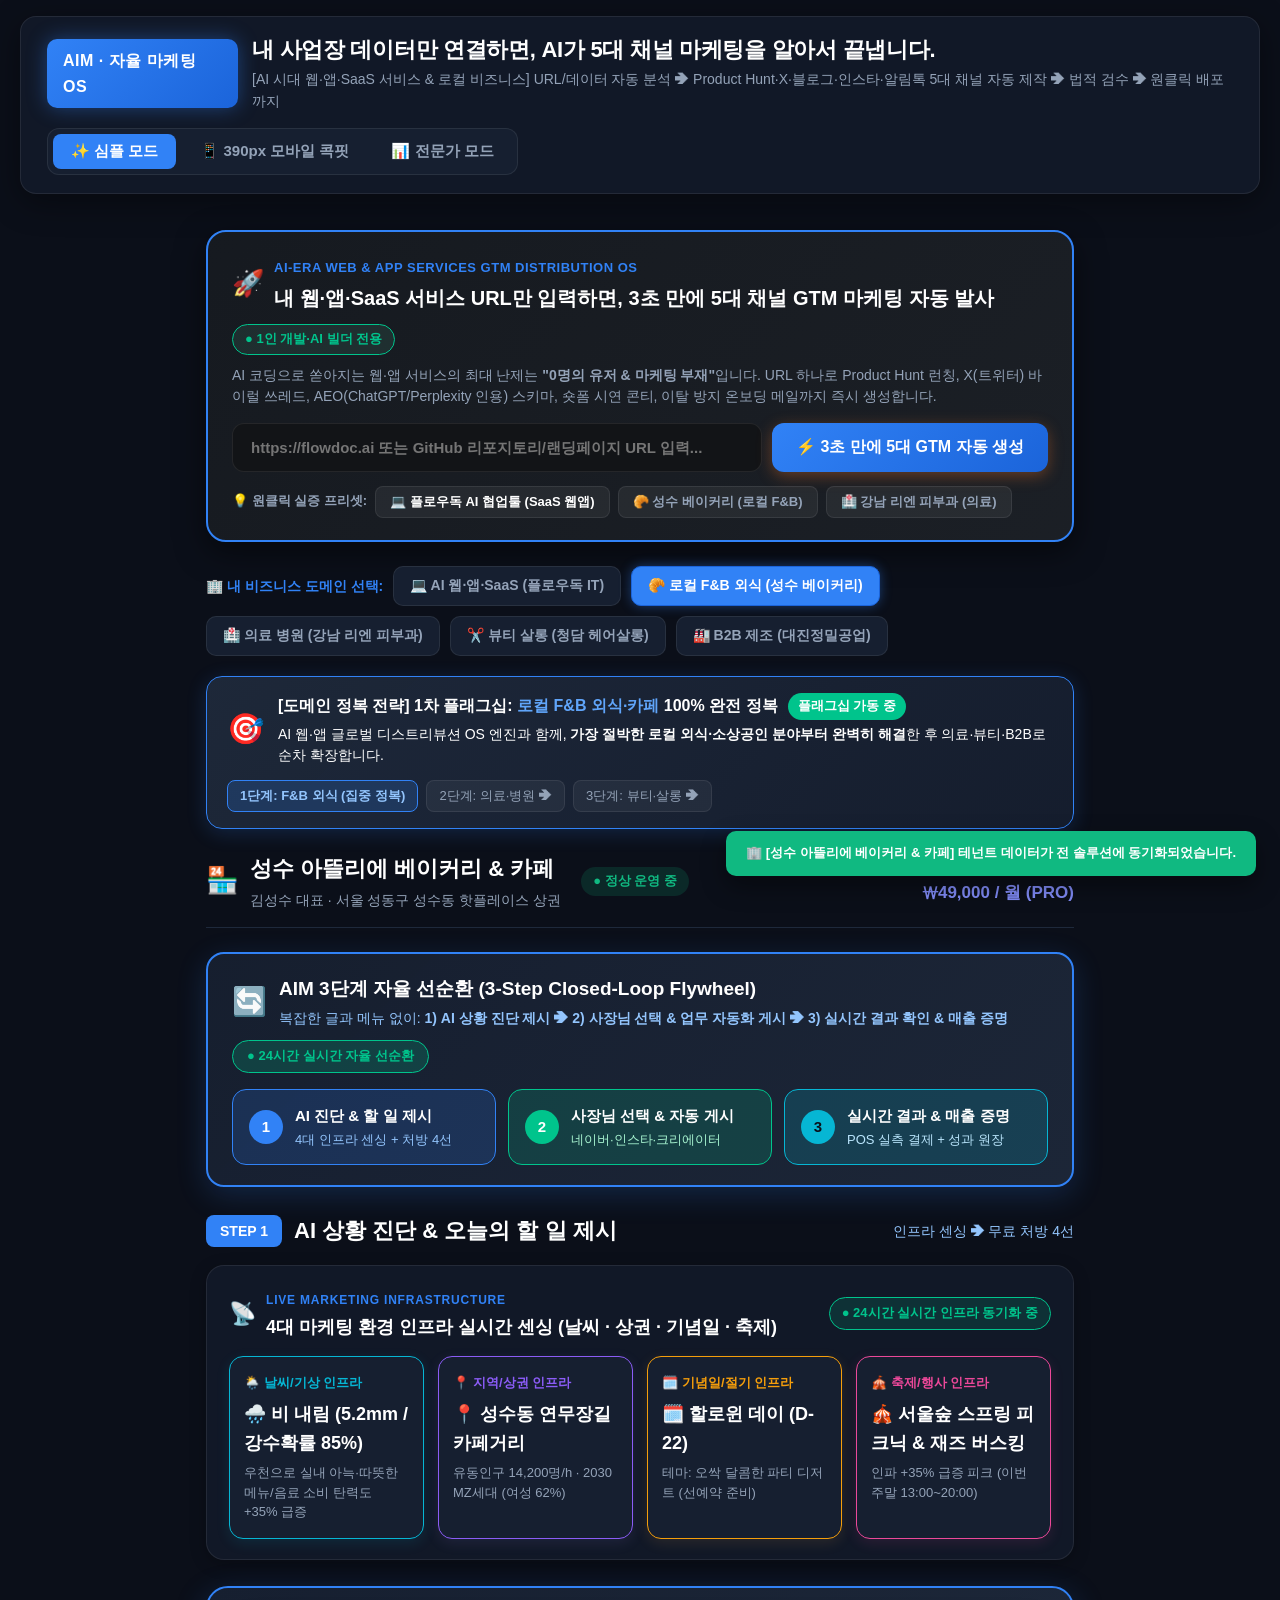
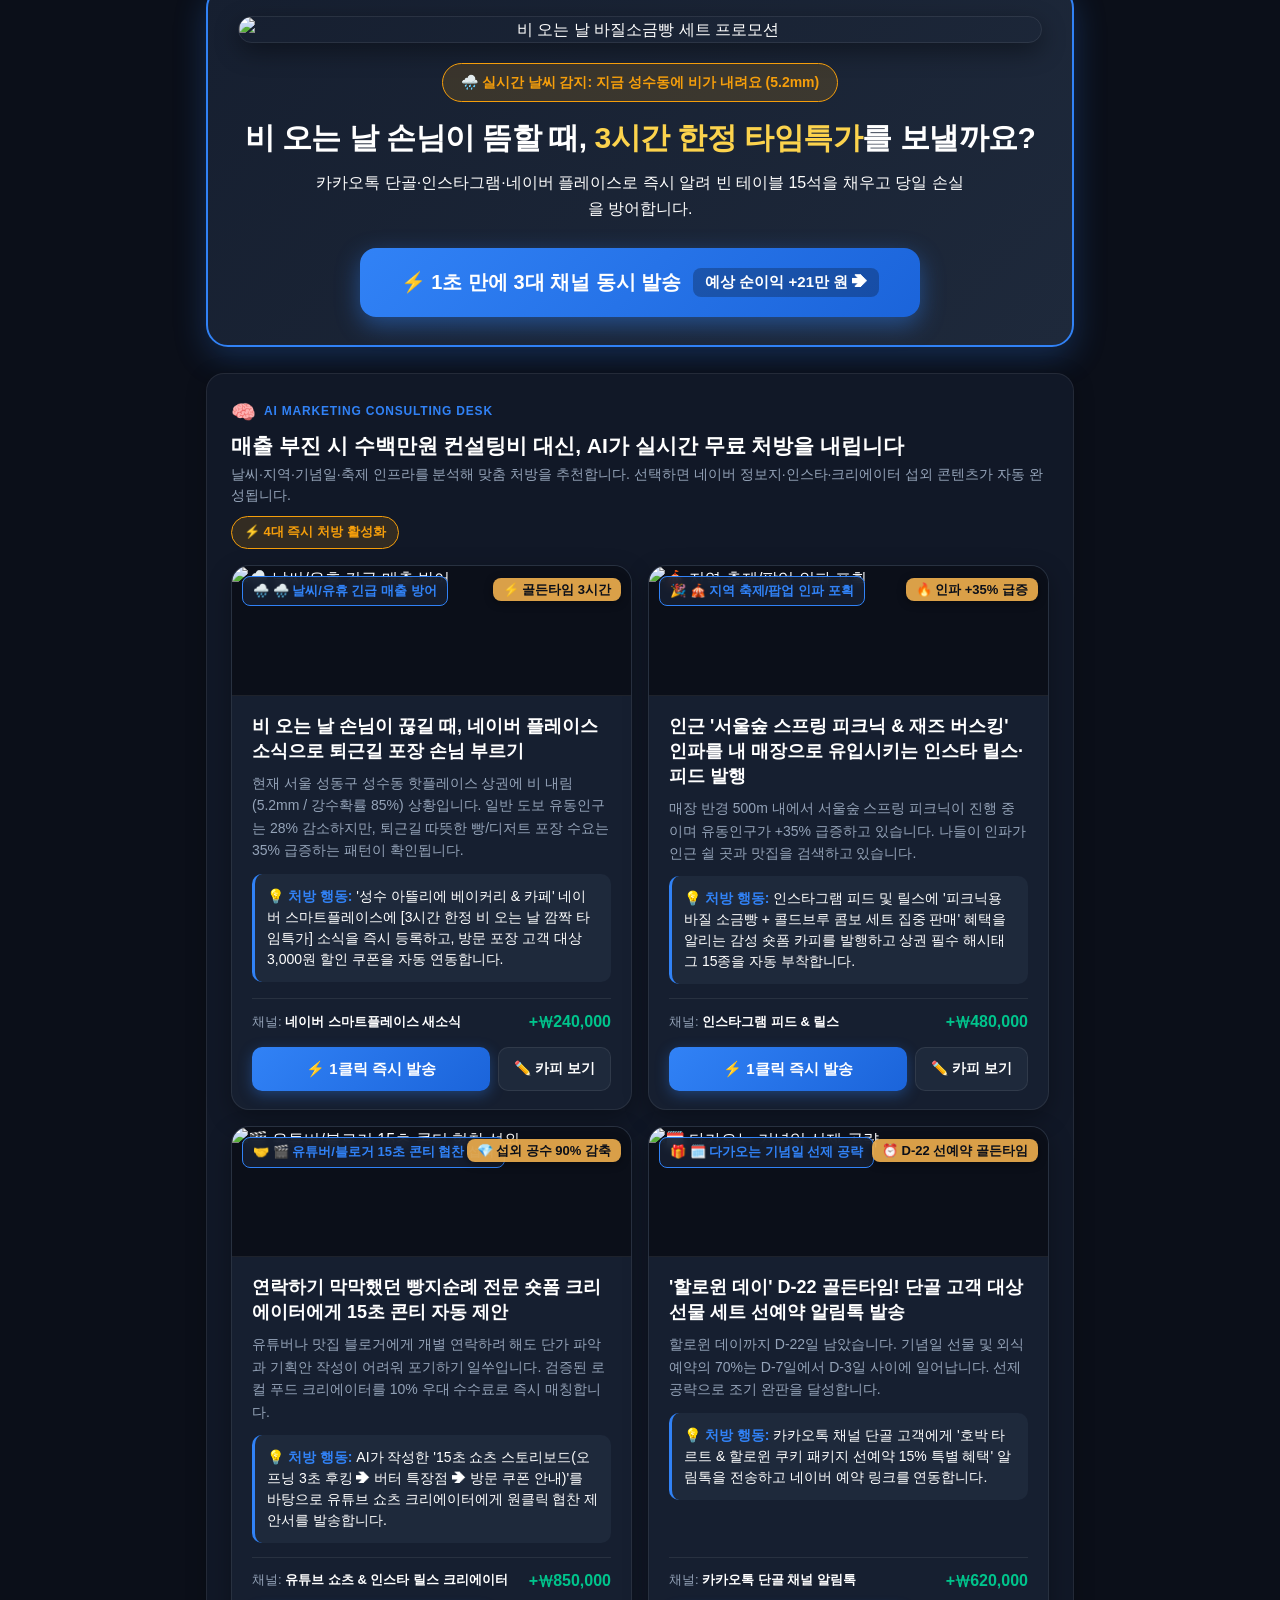
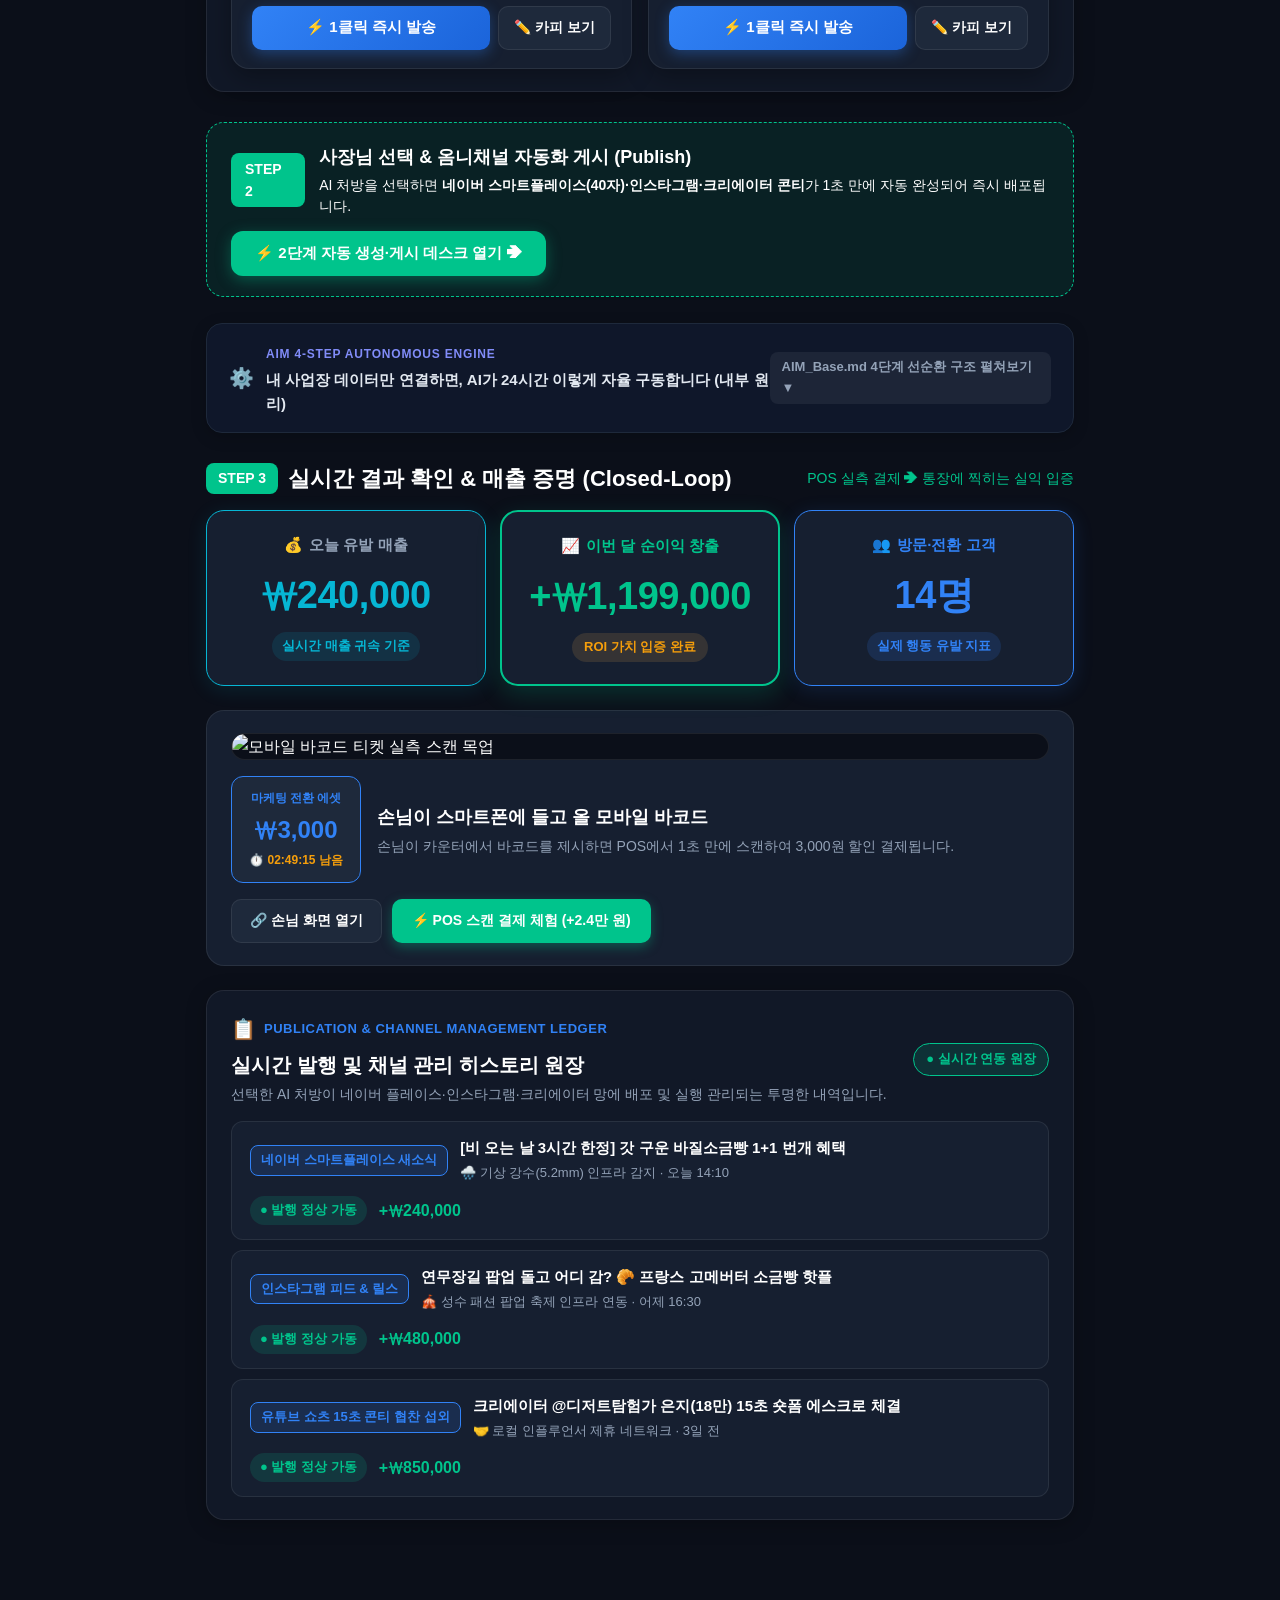
==== commit dc3343b0: "feat(core): realign platform identity with AI-era Web/App services GTM distribution OS" ====
--- a/aim/templates/index.html
+++ b/aim/templates/index.html
@@ -723,7 +723,7 @@
         <div class="brand-logo-badge">AIM · 자율 마케팅 OS</div>
         <div class="brand-text">
           <h1>내 사업장 데이터만 연결하면, AI가 5대 채널 마케팅을 알아서 끝냅니다.</h1>
-          <p>리뷰·매출·상황 데이터 자동 분석 ➔ 블로그·인스타·알림톡 5대 채널 자동 제작 ➔ 법적 검수 ➔ 원클릭 배포까지</p>
+          <p>[AI 시대 웹·앱·SaaS 서비스 & 로컬 비즈니스] URL/데이터 자동 분석 ➔ Product Hunt·X·블로그·인스타·알림톡 5대 채널 자동 제작 ➔ 법적 검수 ➔ 원클릭 배포까지</p>
         </div>
       </div>
       <div style="display: flex; align-items: center; gap: 8px;">
@@ -746,13 +746,58 @@
     <!-- ======================================================== -->
     <section id="viewSimple" class="view-panel" style="display: block; max-width: 900px; margin: 0 auto; padding: 20px 16px 48px;">
       
+      <!-- ======================================================== -->
+      <!-- [CORE IDENTITY] AI Web/App Service Instant 1-Click GTM Launcher -->
+      <!-- ======================================================== -->
+      <div style="background: linear-gradient(135deg, rgba(22, 26, 32, 0.98) 0%, rgba(28, 32, 38, 0.95) 100%); border: 2px solid var(--primary); border-radius: 20px; padding: 22px 24px; margin-bottom: 24px; box-shadow: 0 10px 30px rgba(0,0,0,0.5);">
+        <div style="display: flex; align-items: center; justify-content: space-between; flex-wrap: wrap; gap: 10px; margin-bottom: 10px;">
+          <div style="display: flex; align-items: center; gap: 10px;">
+            <span style="font-size: 26px;">🚀</span>
+            <div>
+              <span style="font-size: 13px; font-weight: 800; color: var(--primary); letter-spacing: 0.5px;">AI-ERA WEB & APP SERVICES GTM DISTRIBUTION OS</span>
+              <h2 style="font-size: 20px; font-weight: 900; color: #FFFFFF; margin-top: 2px;">
+                내 웹·앱·SaaS 서비스 URL만 입력하면, 3초 만에 5대 채널 GTM 마케팅 자동 발사
+              </h2>
+            </div>
+          </div>
+          <span style="font-size: 13px; background: rgba(78, 159, 134, 0.15); color: var(--success); border: 1px solid var(--success); padding: 4px 12px; border-radius: 999px; font-weight: 800;">
+            ● 1인 개발·AI 빌더 전용
+          </span>
+        </div>
+        <p style="font-size: 14px; color: var(--text-muted); line-height: 1.5; margin-bottom: 16px;">
+          AI 코딩으로 쏟아지는 웹·앱 서비스의 최대 난제는 <strong>"0명의 유저 & 마케팅 부재"</strong>입니다. URL 하나로 Product Hunt 런칭, X(트위터) 바이럴 쓰레드, AEO(ChatGPT/Perplexity 인용) 스키마, 숏폼 시연 콘티, 이탈 방지 온보딩 메일까지 즉시 생성합니다.
+        </p>
+
+        <!-- Interactive URL Input Bar -->
+        <div style="display: flex; gap: 10px; flex-wrap: wrap; margin-bottom: 14px;">
+          <input id="inputServiceUrl" type="text" placeholder="https://flowdoc.ai 또는 GitHub 리포지토리/랜딩페이지 URL 입력..." style="flex: 1; min-width: 280px; background: #121417; border: 1.5px solid var(--card-border); border-radius: 12px; padding: 14px 18px; color: #FFFFFF; font-size: 15px; font-weight: 600; outline: none; transition: border-color 0.2s;" onfocus="this.style.borderColor='var(--primary)'" onblur="this.style.borderColor='var(--card-border)'" />
+          <button onclick="handleInstantServiceLaunch()" style="background: linear-gradient(135deg, var(--primary) 0%, var(--primary-hover) 100%); color: #FFFFFF; font-size: 16px; font-weight: 900; border: none; padding: 14px 24px; border-radius: 12px; cursor: pointer; display: flex; align-items: center; gap: 8px; box-shadow: 0 4px 15px rgba(217, 107, 39, 0.4); white-space: nowrap;">
+            ⚡ 3초 만에 5대 GTM 자동 생성
+          </button>
+        </div>
+
+        <!-- Quick Demo Presets -->
+        <div style="display: flex; align-items: center; gap: 8px; flex-wrap: wrap;">
+          <span style="font-size: 13px; color: var(--text-muted); font-weight: 700;">💡 원클릭 실증 프리셋:</span>
+          <button onclick="presetServiceLaunch('b2b_saas')" style="background: rgba(255,255,255,0.06); border: 1px solid var(--card-border); color: #FFFFFF; font-size: 13px; font-weight: 800; padding: 6px 14px; border-radius: 8px; cursor: pointer; transition: all 0.15s;">
+            💻 플로우독 AI 협업툴 (SaaS 웹앱)
+          </button>
+          <button onclick="presetServiceLaunch('fnb_cafe')" style="background: rgba(255,255,255,0.06); border: 1px solid var(--card-border); color: var(--text-muted); font-size: 13px; font-weight: 700; padding: 6px 14px; border-radius: 8px; cursor: pointer; transition: all 0.15s;">
+            🥐 성수 베이커리 (로컬 F&B)
+          </button>
+          <button onclick="presetServiceLaunch('medical_derma')" style="background: rgba(255,255,255,0.06); border: 1px solid var(--card-border); color: var(--text-muted); font-size: 13px; font-weight: 700; padding: 6px 14px; border-radius: 8px; cursor: pointer; transition: all 0.15s;">
+            🏥 강남 리엔 피부과 (의료)
+          </button>
+        </div>
+      </div>
+
       <!-- Industry / Tenant Switcher Bar for Clean Mode -->
       <div style="margin-bottom: 20px; display: flex; align-items: center; gap: 10px; flex-wrap: wrap;">
-        <span style="font-size: 14px; font-weight: 800; color: var(--primary);">🏢 내 사업장 업종 선택:</span>
-        <button id="sBtn_TENANT_001" class="simple-tenant-btn active" onclick="switchTenant('TENANT_001')">🥐 F&B 외식 (성수 베이커리)</button>
+        <span style="font-size: 14px; font-weight: 800; color: var(--primary);">🏢 내 비즈니스 도메인 선택:</span>
+        <button id="sBtn_TENANT_004" class="simple-tenant-btn" onclick="switchTenant('TENANT_004')">💻 AI 웹·앱·SaaS (플로우독 IT)</button>
+        <button id="sBtn_TENANT_001" class="simple-tenant-btn active" onclick="switchTenant('TENANT_001')">🥐 로컬 F&B 외식 (성수 베이커리)</button>
         <button id="sBtn_TENANT_002" class="simple-tenant-btn" onclick="switchTenant('TENANT_002')">🏥 의료 병원 (강남 리엔 피부과)</button>
         <button id="sBtn_TENANT_003" class="simple-tenant-btn" onclick="switchTenant('TENANT_003')">✂️ 뷰티 살롱 (청담 헤어살롱)</button>
-        <button id="sBtn_TENANT_004" class="simple-tenant-btn" onclick="switchTenant('TENANT_004')">💻 B2B SaaS (플로우독 IT)</button>
         <button id="sBtn_TENANT_005" class="simple-tenant-btn" onclick="switchTenant('TENANT_005')">🏭 B2B 제조 (대진정밀공업)</button>
       </div>
 
@@ -766,7 +811,7 @@
               <span style="font-size: 13px; background: var(--success); color: #FFFFFF; padding: 3px 10px; border-radius: 999px; font-weight: 800;">플래그십 가동 중</span>
             </div>
             <div style="font-size: 14px; color: var(--text-main); margin-top: 4px; line-height: 1.5;">
-              모든 업종을 한 번에 다 하지 않고, <strong>가장 절박한 로컬 외식·소상공인 분야부터 완벽히 해결</strong>한 후 의료·뷰티·B2B로 순차 확장합니다.
+              AI 웹·앱 글로벌 디스트리뷰션 OS 엔진과 함께, <strong>가장 절박한 로컬 외식·소상공인 분야부터 완벽히 해결</strong>한 후 의료·뷰티·B2B로 순차 확장합니다.
             </div>
           </div>
         </div>
@@ -4583,6 +4628,49 @@
       if (vTime) vTime.innerText = a.voucherTime;
     }
 
+    /* AI-Era Web & App Service Instant GTM Launch Handlers */
+    function presetServiceLaunch(type) {
+      const urlInput = document.getElementById('inputServiceUrl');
+      if (type === 'b2b_saas') {
+        if (urlInput) urlInput.value = 'https://flowdoc.ai (FlowDoc AI 협업 SaaS)';
+        switchTenant('TENANT_004');
+        showToast('🚀 [AI 웹·앱 SaaS GTM 모드] 깃허브 v2.4 릴리즈 및 5대 글로벌 채널(Product Hunt, X, AEO, Shorts, 이탈방지 메일)이 활성화되었습니다!');
+      } else if (type === 'fnb_cafe') {
+        if (urlInput) urlInput.value = 'https://seongsu-atelier.local (성수 아뜰리에 베이커리)';
+        switchTenant('TENANT_001');
+        showToast('🥐 [로컬 F&B 버티컬] 날씨 타임어택 & POS 실측 매출 방어 모드가 활성화되었습니다.');
+      } else if (type === 'medical_derma') {
+        if (urlInput) urlInput.value = 'https://gangnam-lien.local (강남 리엔 피부과)';
+        switchTenant('TENANT_002');
+        showToast('🏥 [메디컬 버티컬] 의료법 제56조 안심 가드레일 & 90일 리콜 모드가 활성화되었습니다.');
+      }
+    }
+
+    async function handleInstantServiceLaunch() {
+      const urlInput = document.getElementById('inputServiceUrl');
+      const url = urlInput ? urlInput.value.trim() : '';
+      if (!url) {
+        showToast('웹/앱 서비스 URL이나 GitHub 링크를 입력해 주세요.');
+        if (urlInput) urlInput.focus();
+        return;
+      }
+      showToast(`🤖 AI가 '${url}' 웹/앱 서비스의 USP, 타겟 페르소나 및 경쟁사를 자동 분석 중입니다...`);
+      
+      await switchTenant('TENANT_004');
+      
+      const sName = document.getElementById('simpleStoreName');
+      if (sName && url) {
+        let cleanName = url.replace(/https?:\/\//i, '').split('/')[0];
+        sName.innerText = cleanName + ' (AI 프로덕트)';
+      }
+      const sSub = document.getElementById('simpleStoreSub');
+      if (sSub) sSub.innerText = `글로벌 GTM 자동 사출 · ${url}`;
+
+      setTimeout(() => {
+        showToast(`✨ [사출 완료] 5대 채널 GTM 마케팅 패키지(Product Hunt, X 바이럴, AEO Schema, 숏폼 데모, 온보딩 메일)가 준비되었습니다! 아래 1-클릭 실행 버튼을 확인하세요.`);
+      }, 700);
+    }
+
     /* Switch Active Tenant Across All Pillars */
     async function switchTenant(tenantId) {
       currentTenantId = tenantId;
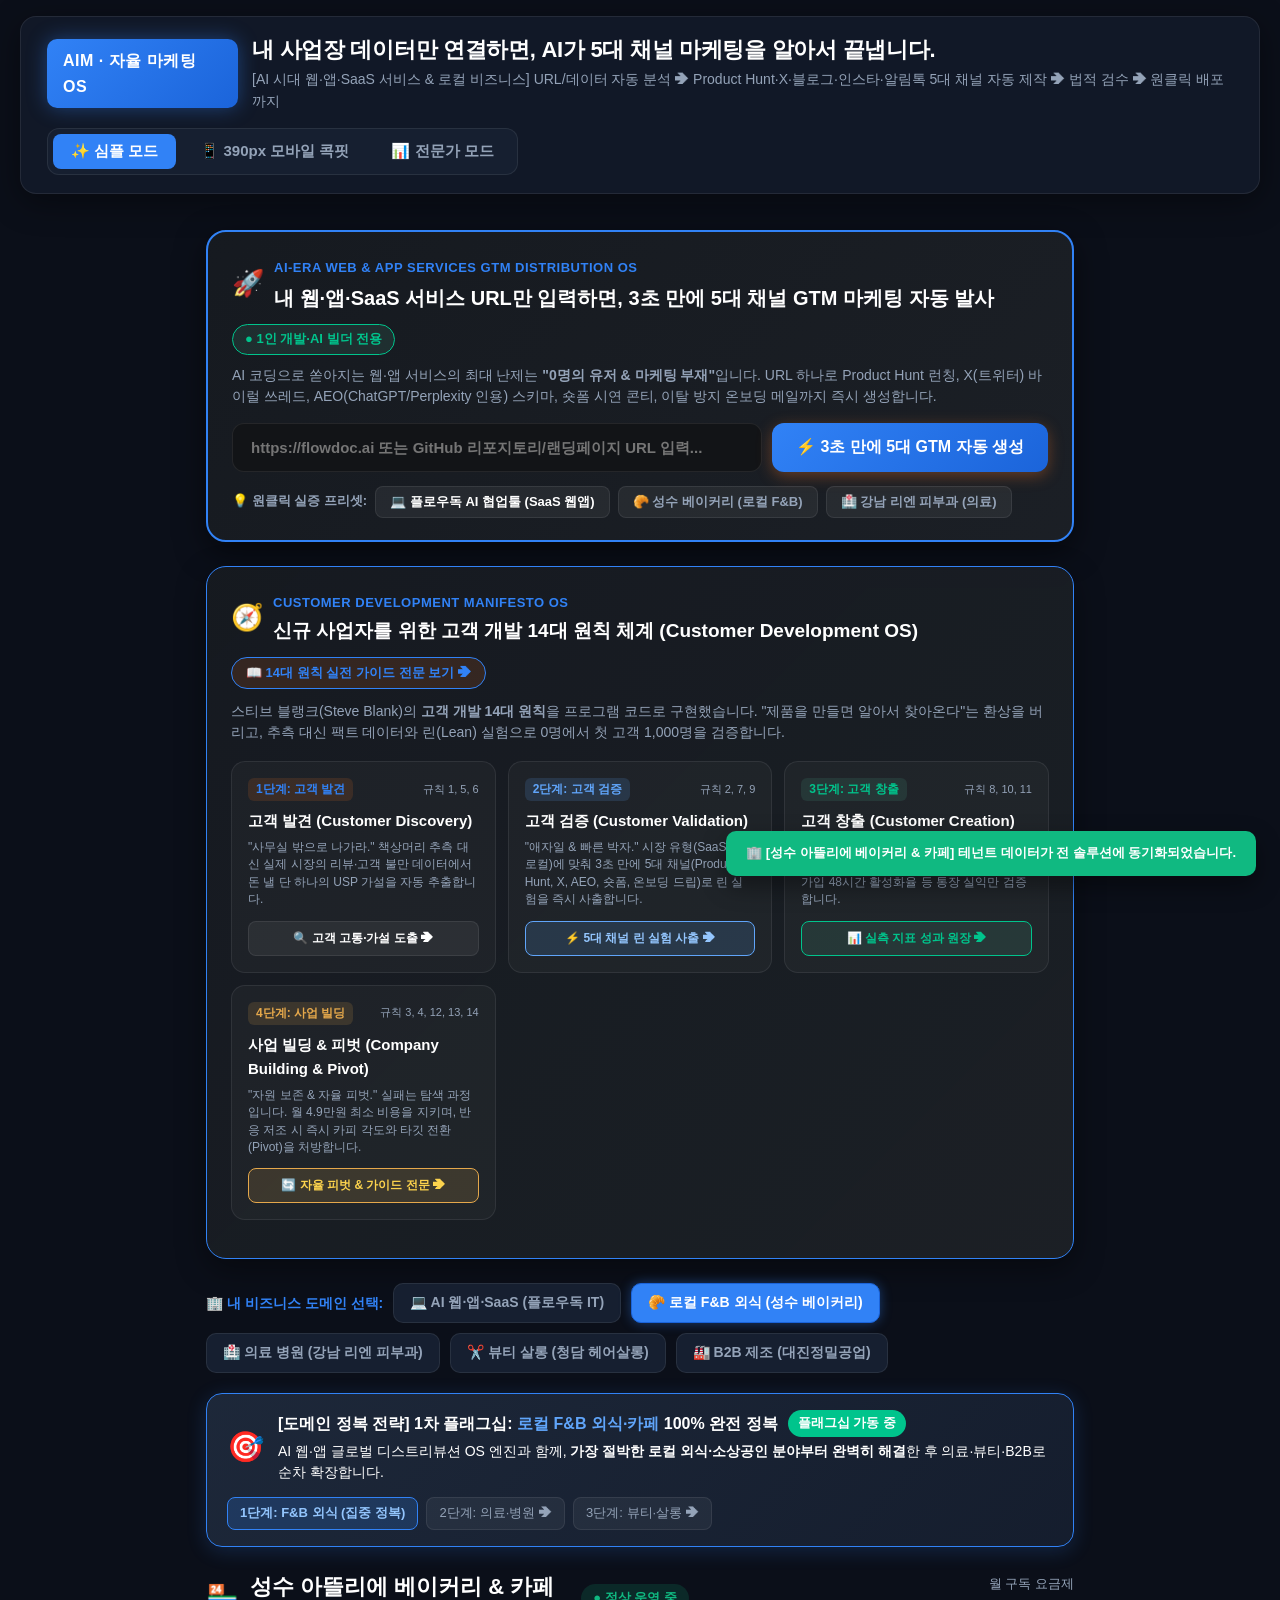
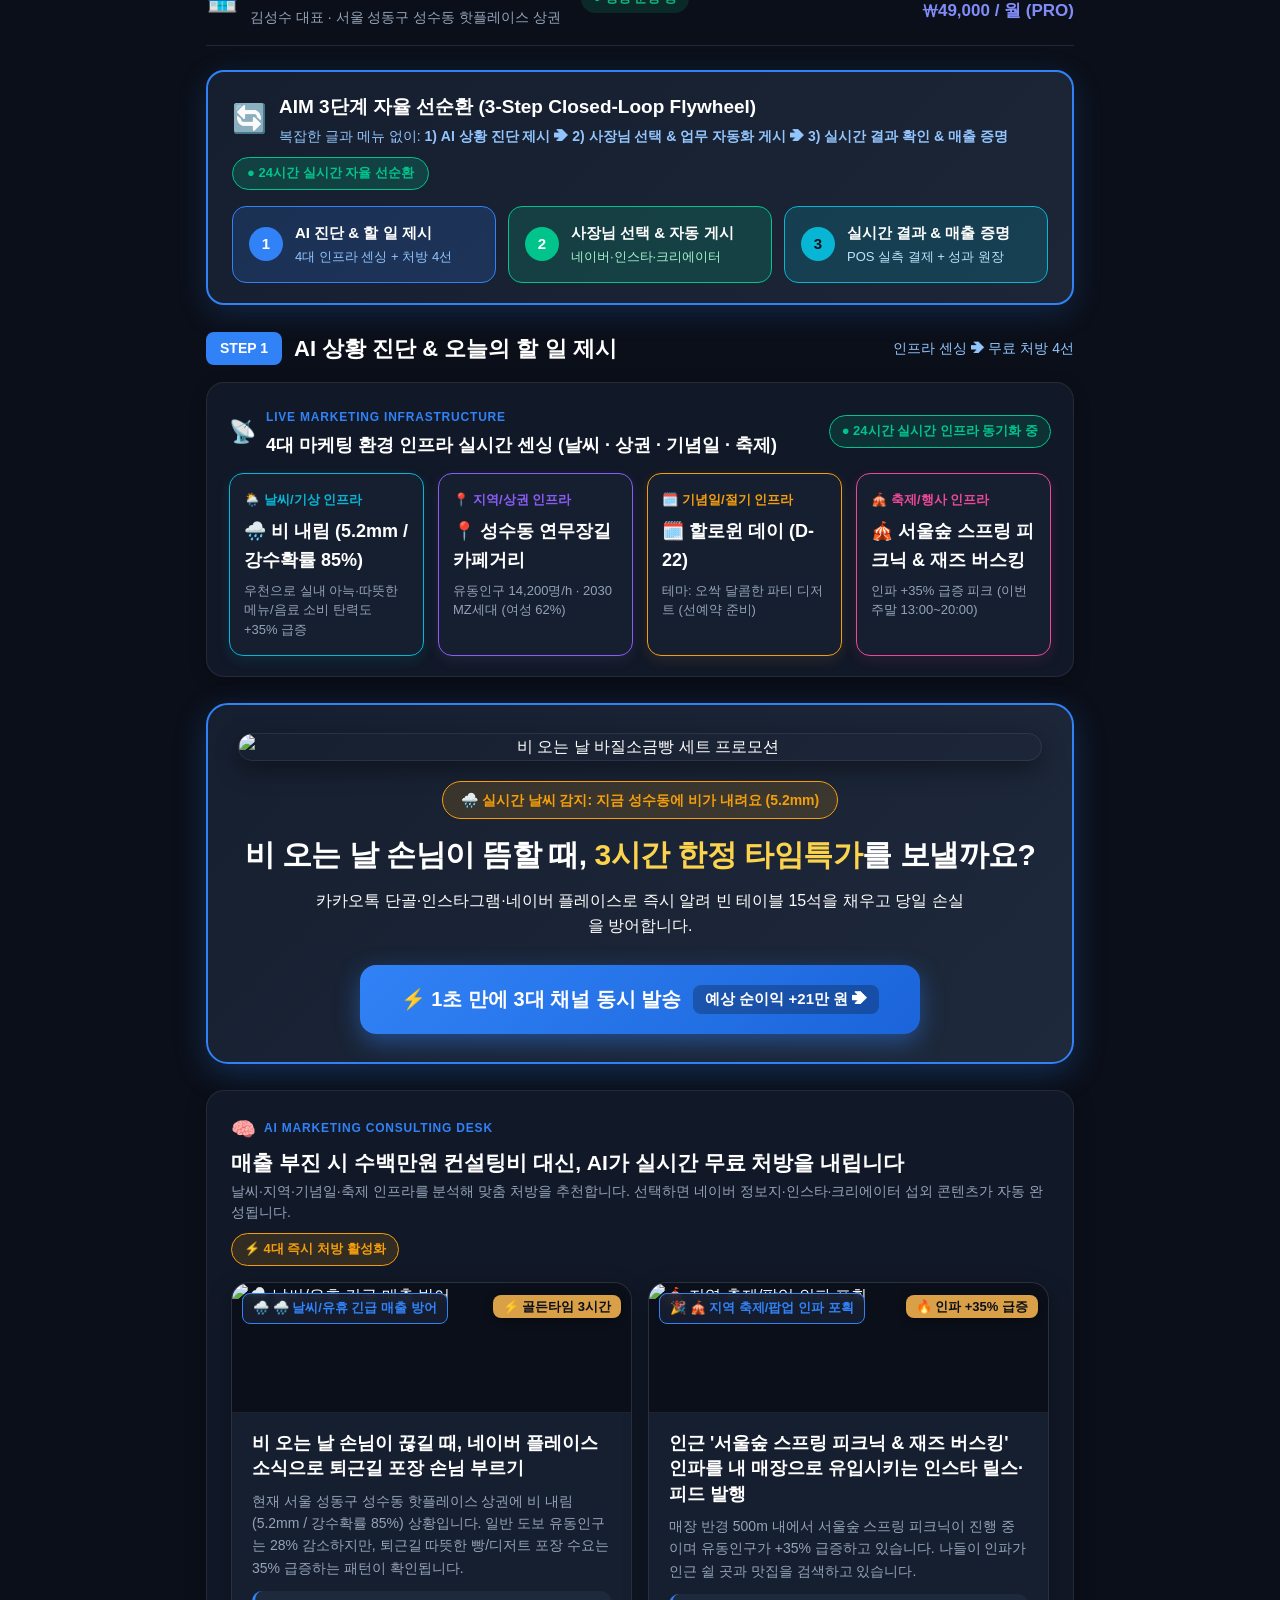
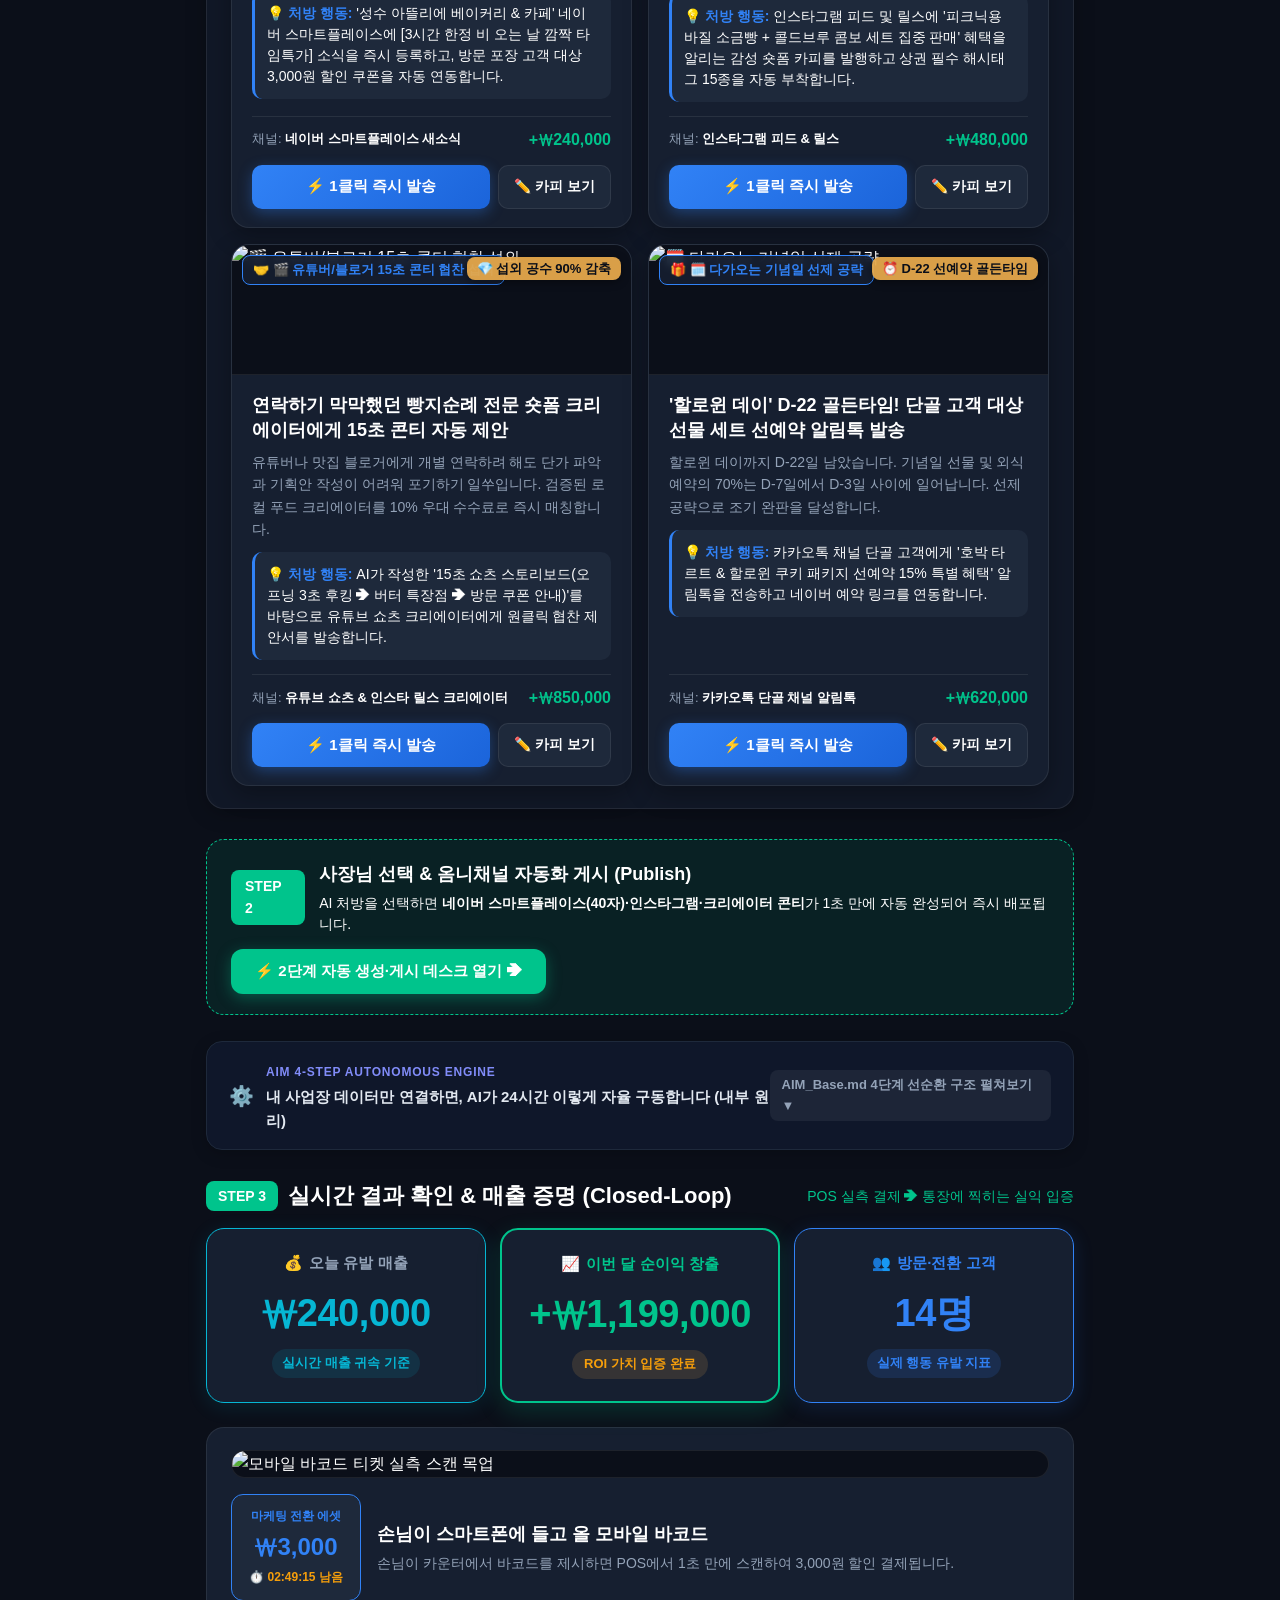
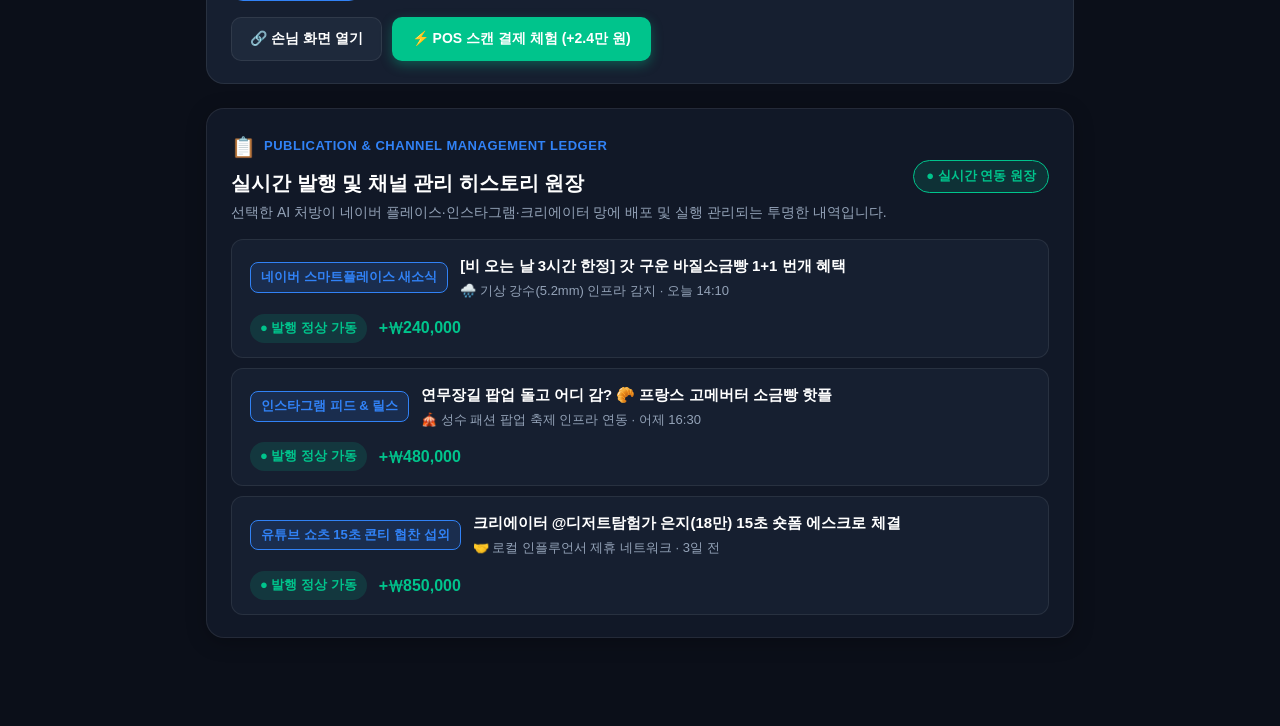
==== commit cfe3a376: "feat: embed Steve Blank 14 Customer Development Principles OS into UI and onboarding" ====
--- a/aim/templates/index.html
+++ b/aim/templates/index.html
@@ -788,6 +788,108 @@
           <button onclick="presetServiceLaunch('medical_derma')" style="background: rgba(255,255,255,0.06); border: 1px solid var(--card-border); color: var(--text-muted); font-size: 13px; font-weight: 700; padding: 6px 14px; border-radius: 8px; cursor: pointer; transition: all 0.15s;">
             🏥 강남 리엔 피부과 (의료)
           </button>
+        </div>
+      </div>
+
+      <!-- ======================================================== -->
+      <!-- [FOUNDER OS] 신규 사업자를 위한 고객 개발 14대 원칙 자율 실행 가이드 -->
+      <!-- ======================================================== -->
+      <div style="background: linear-gradient(135deg, rgba(22, 26, 32, 0.98) 0%, rgba(28, 32, 38, 0.95) 100%); border: 1.5px solid var(--primary); border-radius: 20px; padding: 22px 24px; margin-bottom: 24px; box-shadow: 0 10px 30px rgba(0,0,0,0.4);">
+        <div style="display: flex; align-items: center; justify-content: space-between; flex-wrap: wrap; gap: 10px; margin-bottom: 12px;">
+          <div style="display: flex; align-items: center; gap: 10px;">
+            <span style="font-size: 26px;">🧭</span>
+            <div>
+              <span style="font-size: 13px; font-weight: 800; color: var(--primary); letter-spacing: 0.5px;">CUSTOMER DEVELOPMENT MANIFESTO OS</span>
+              <h3 style="font-size: 19px; font-weight: 900; color: #FFFFFF; margin-top: 2px;">
+                신규 사업자를 위한 고객 개발 14대 원칙 체계 (Customer Development OS)
+              </h3>
+            </div>
+          </div>
+          <button onclick="openCustomerDevelopmentModal()" style="background: rgba(217, 107, 39, 0.15); border: 1px solid var(--primary); color: var(--primary); font-size: 13px; font-weight: 800; padding: 6px 14px; border-radius: 999px; cursor: pointer; display: flex; align-items: center; gap: 6px; transition: all 0.15s;">
+            📖 14대 원칙 실전 가이드 전문 보기 ➔
+          </button>
+        </div>
+        <p style="font-size: 14px; color: var(--text-muted); line-height: 1.5; margin-bottom: 18px;">
+          스티브 블랭크(Steve Blank)의 <strong>고객 개발 14대 원칙</strong>을 프로그램 코드로 구현했습니다. "제품을 만들면 알아서 찾아온다"는 환상을 버리고, 추측 대신 팩트 데이터와 린(Lean) 실험으로 0명에서 첫 고객 1,000명을 검증합니다.
+        </p>
+
+        <!-- 4-Stage Bento Grid for New Founders -->
+        <div style="display: grid; grid-template-columns: repeat(auto-fit, minmax(200px, 1fr)); gap: 12px; margin-bottom: 16px;">
+          <!-- Stage 1 -->
+          <div style="background: rgba(255,255,255,0.03); border: 1px solid var(--card-border); border-radius: 14px; padding: 16px; display: flex; flex-direction: column; justify-content: space-between;">
+            <div>
+              <div style="display: flex; align-items: center; justify-content: space-between; margin-bottom: 8px;">
+                <span style="font-size: 12px; font-weight: 800; color: var(--primary); background: rgba(217,107,39,0.15); padding: 2px 8px; border-radius: 6px;">1단계: 고객 발견</span>
+                <span style="font-size: 11px; color: var(--text-muted);">규칙 1, 5, 6</span>
+              </div>
+              <div style="font-size: 15px; font-weight: 900; color: #FFFFFF; margin-bottom: 6px;">
+                고객 발견 (Customer Discovery)
+              </div>
+              <div style="font-size: 12px; color: var(--text-muted); line-height: 1.45; margin-bottom: 12px;">
+                "사무실 밖으로 나가라." 책상머리 추측 대신 실제 시장의 리뷰·고객 불만 데이터에서 돈 낼 단 하나의 USP 가설을 자동 추출합니다.
+              </div>
+            </div>
+            <button onclick="triggerCustomerDevPhase(1)" style="width: 100%; background: rgba(255,255,255,0.06); border: 1px solid var(--card-border); color: #FFFFFF; font-size: 12px; font-weight: 800; padding: 8px 10px; border-radius: 8px; cursor: pointer; transition: all 0.15s;">
+              🔍 고객 고통·가설 도출 ➔
+            </button>
+          </div>
+
+          <!-- Stage 2 -->
+          <div style="background: rgba(255,255,255,0.03); border: 1px solid var(--card-border); border-radius: 14px; padding: 16px; display: flex; flex-direction: column; justify-content: space-between;">
+            <div>
+              <div style="display: flex; align-items: center; justify-content: space-between; margin-bottom: 8px;">
+                <span style="font-size: 12px; font-weight: 800; color: #60A5FA; background: rgba(96,165,250,0.15); padding: 2px 8px; border-radius: 6px;">2단계: 고객 검증</span>
+                <span style="font-size: 11px; color: var(--text-muted);">규칙 2, 7, 9</span>
+              </div>
+              <div style="font-size: 15px; font-weight: 900; color: #FFFFFF; margin-bottom: 6px;">
+                고객 검증 (Customer Validation)
+              </div>
+              <div style="font-size: 12px; color: var(--text-muted); line-height: 1.45; margin-bottom: 12px;">
+                "애자일 & 빠른 박자." 시장 유형(SaaS vs 로컬)에 맞춰 3초 만에 5대 채널(Product Hunt, X, AEO, 숏폼, 온보딩 드립)로 린 실험을 즉시 사출합니다.
+              </div>
+            </div>
+            <button onclick="triggerCustomerDevPhase(2)" style="width: 100%; background: rgba(96,165,250,0.15); border: 1px solid #60A5FA; color: #93C5FD; font-size: 12px; font-weight: 800; padding: 8px 10px; border-radius: 8px; cursor: pointer; transition: all 0.15s;">
+              ⚡ 5대 채널 린 실험 사출 ➔
+            </button>
+          </div>
+
+          <!-- Stage 3 -->
+          <div style="background: rgba(255,255,255,0.03); border: 1px solid var(--card-border); border-radius: 14px; padding: 16px; display: flex; flex-direction: column; justify-content: space-between;">
+            <div>
+              <div style="display: flex; align-items: center; justify-content: space-between; margin-bottom: 8px;">
+                <span style="font-size: 12px; font-weight: 800; color: var(--success); background: rgba(78,159,134,0.15); padding: 2px 8px; border-radius: 6px;">3단계: 고객 창출</span>
+                <span style="font-size: 11px; color: var(--text-muted);">규칙 8, 10, 11</span>
+              </div>
+              <div style="font-size: 15px; font-weight: 900; color: #FFFFFF; margin-bottom: 6px;">
+                고객 창출 (Customer Creation)
+              </div>
+              <div style="font-size: 12px; color: var(--text-muted); line-height: 1.45; margin-bottom: 12px;">
+                "스타트업 실측 지표." 단순 노출수 허상을 배제하고, MRR(월 반복 매출), 실측 결제액, 가입 48시간 활성화율 등 통장 실익만 검증합니다.
+              </div>
+            </div>
+            <button onclick="triggerCustomerDevPhase(3)" style="width: 100%; background: rgba(78,159,134,0.15); border: 1px solid var(--success); color: var(--success); font-size: 12px; font-weight: 800; padding: 8px 10px; border-radius: 8px; cursor: pointer; transition: all 0.15s;">
+              📊 실측 지표 성과 원장 ➔
+            </button>
+          </div>
+
+          <!-- Stage 4 -->
+          <div style="background: rgba(255,255,255,0.03); border: 1px solid var(--card-border); border-radius: 14px; padding: 16px; display: flex; flex-direction: column; justify-content: space-between;">
+            <div>
+              <div style="display: flex; align-items: center; justify-content: space-between; margin-bottom: 8px;">
+                <span style="font-size: 12px; font-weight: 800; color: #E5A84B; background: rgba(229,168,75,0.15); padding: 2px 8px; border-radius: 6px;">4단계: 사업 빌딩</span>
+                <span style="font-size: 11px; color: var(--text-muted);">규칙 3, 4, 12, 13, 14</span>
+              </div>
+              <div style="font-size: 15px; font-weight: 900; color: #FFFFFF; margin-bottom: 6px;">
+                사업 빌딩 & 피벗 (Company Building & Pivot)
+              </div>
+              <div style="font-size: 12px; color: var(--text-muted); line-height: 1.45; margin-bottom: 12px;">
+                "자원 보존 & 자율 피벗." 실패는 탐색 과정입니다. 월 4.9만원 최소 비용을 지키며, 반응 저조 시 즉시 카피 각도와 타깃 전환(Pivot)을 처방합니다.
+              </div>
+            </div>
+            <button onclick="triggerCustomerDevPhase(4)" style="width: 100%; background: rgba(229,168,75,0.15); border: 1px solid #E5A84B; color: #FCD34D; font-size: 12px; font-weight: 800; padding: 8px 10px; border-radius: 8px; cursor: pointer; transition: all 0.15s;">
+              🔄 자율 피벗 & 가이드 전문 ➔
+            </button>
+          </div>
         </div>
       </div>
 
@@ -1582,6 +1684,25 @@
           </button>
         </div>
 
+        <!-- Steve Blank 14 Customer Development Rules Foundation Banner -->
+        <div style="background: linear-gradient(135deg, rgba(30, 41, 59, 0.85) 0%, rgba(22, 26, 32, 0.95) 100%); border: 1.5px solid var(--primary); border-radius: 14px; padding: 16px 20px; margin-bottom: 22px; display: flex; align-items: center; justify-content: space-between; flex-wrap: wrap; gap: 14px;">
+          <div style="display: flex; align-items: center; gap: 12px;">
+            <span style="font-size: 26px;">🧭</span>
+            <div>
+              <div style="font-size: 15px; font-weight: 900; color: #FFFFFF; display: flex; align-items: center; gap: 8px;">
+                <span>실리콘밸리 고객 개발 14대 원칙(Customer Development Manifesto) 내장 온보딩</span>
+                <span style="font-size: 11px; background: rgba(78, 159, 134, 0.2); color: var(--success); border: 1px solid var(--success); padding: 2px 8px; border-radius: 999px; font-weight: 800;">검증 체계 가동</span>
+              </div>
+              <div style="font-size: 13px; color: var(--text-muted); margin-top: 4px; line-height: 1.45;">
+                스티브 블랭크의 <strong>"사무실 밖으로 나가라(현장 원시 데이터)"</strong>부터 <strong>"린 실험 사출"</strong>, <strong>"최소 비용 자원 보존"</strong>까지 14대 원칙이 가입 즉시 자율 실행됩니다.
+              </div>
+            </div>
+          </div>
+          <button onclick="openCustomerDevelopmentModal()" style="background: rgba(217, 107, 39, 0.15); border: 1px solid var(--primary); color: var(--primary); font-size: 12px; font-weight: 800; padding: 8px 16px; border-radius: 8px; cursor: pointer;">
+            📖 14대 원칙 가이드 열람 ➔
+          </button>
+        </div>
+
         <!-- Step 1 -->
         <div class="onboard-step-card">
           <div class="step-num-circle" style="background: #10B981;">1</div>
@@ -2843,6 +2964,158 @@
             </button>
           </div>
         </div>
+      </div>
+    </div>
+
+    <!-- ======================================================== -->
+    <!-- [MODAL] 실리콘밸리 고객 개발 14대 원칙 (Customer Development Manifesto) 실전 가이드 -->
+    <!-- ======================================================== -->
+    <div id="customerDevModal" style="display: none; position: fixed; top: 0; left: 0; width: 100vw; height: 100vh; background: rgba(18, 20, 23, 0.88); backdrop-filter: blur(10px); z-index: 9999; justify-content: center; align-items: center; padding: 20px;">
+      <div style="background: var(--panel); border: 2px solid var(--primary); border-radius: 20px; width: 100%; max-width: 860px; max-height: 90vh; display: flex; flex-direction: column; box-shadow: 0 25px 60px rgba(0,0,0,0.7); overflow: hidden;">
+        
+        <!-- Modal Header -->
+        <div style="padding: 22px 28px; border-bottom: 1px solid var(--card-border); display: flex; justify-content: space-between; align-items: flex-start; background: var(--panel);">
+          <div>
+            <div style="display: flex; align-items: center; gap: 8px; margin-bottom: 6px;">
+              <span style="font-size: 12px; background: rgba(217,107,39,0.18); color: var(--primary); border: 1px solid var(--primary); padding: 3px 10px; border-radius: 999px; font-weight: 800;">
+                실리콘밸리 스타트업 바이블
+              </span>
+              <span style="font-size: 12px; background: rgba(78,159,134,0.18); color: var(--success); border: 1px solid var(--success); padding: 3px 10px; border-radius: 999px; font-weight: 800;">
+                고객 개발 14대 원칙 (Customer Development Manifesto)
+              </span>
+            </div>
+            <h3 style="font-size: 22px; font-weight: 900; color: #FFFFFF; line-height: 1.35;">
+              신규 사업자를 위한 고객 개발 14대 원칙 & AIM 자율 마케팅 OS 체계
+            </h3>
+            <p style="font-size: 13px; color: var(--text-muted); margin-top: 4px;">
+              스티브 블랭크(Steve Blank)의 14대 원칙을 프로그램 코드로 구현하여 1인 AI 개발자 및 신규 매장 사장님께 제공합니다.
+            </p>
+          </div>
+          <button onclick="closeCustomerDevelopmentModal()" style="background: transparent; border: none; color: #94A3B8; font-size: 28px; cursor: pointer; padding: 4px 8px; border-radius: 8px; line-height: 1;">✕</button>
+        </div>
+
+        <!-- Modal Body (Scrollable) -->
+        <div style="padding: 24px 28px; overflow-y: auto; flex: 1;">
+          
+          <!-- Key Philosophy Callout -->
+          <div style="background: linear-gradient(135deg, rgba(217, 107, 39, 0.12) 0%, rgba(38, 43, 51, 0.8) 100%); border: 1.5px solid var(--primary); border-radius: 14px; padding: 16px 20px; margin-bottom: 24px;">
+            <div style="font-size: 14px; font-weight: 800; color: var(--primary); margin-bottom: 4px;">
+              💡 99%의 신규 사업자가 실패하는 이유와 AIM의 해법
+            </div>
+            <div style="font-size: 13px; color: #E6E8EC; line-height: 1.55;">
+              "좋은 제품을 만들면 알아서 고객이 찾아올 것"이라는 착각으로 첫날 방문자/가입자 0명에 좌절하거나, 무의미한 대행사에 수백만 원을 낭비합니다. 
+              <strong>AIM은 뜬구름 잡는 광고가 아니라, 14대 원칙 기반의 '원시 데이터 확인 ➔ 린 가설 실험 ➔ 실측 통장 검증 ➔ 자율 피벗' 루프를 프로그램으로 실행합니다.</strong>
+            </div>
+          </div>
+
+          <!-- 4 Stages Sections -->
+          <div style="display: flex; flex-direction: column; gap: 18px;">
+            
+            <!-- Phase 1 -->
+            <div style="background: var(--card); border: 1px solid var(--card-border); border-radius: 14px; padding: 18px;">
+              <div style="display: flex; align-items: center; justify-content: space-between; margin-bottom: 10px;">
+                <div style="display: flex; align-items: center; gap: 10px;">
+                  <span style="font-size: 18px; background: rgba(217,107,39,0.2); color: var(--primary); width: 32px; height: 32px; border-radius: 8px; display: flex; align-items: center; justify-content: center; font-weight: 900;">1</span>
+                  <div style="font-size: 16px; font-weight: 900; color: #FFFFFF;">
+                    1단계: 고객 발견 (Customer Discovery)
+                  </div>
+                </div>
+                <span style="font-size: 12px; color: var(--text-muted); font-weight: 700;">규칙 1, 5, 6 준수</span>
+              </div>
+              <ul style="margin: 0; padding-left: 20px; font-size: 13px; color: #CBD5E1; line-height: 1.6;">
+                <li><strong>규칙 1. 사무실에서 알 수 있는 것은 없으니 현장으로 나가라 (Get out of the building)</strong>: 책상머리 추측을 배제하고 실제 고객의 원시 데이터(리뷰, 불만 로그, POS 영수증)를 직시합니다.</li>
+                <li><strong>규칙 5. 비즈니스 모델 캔버스를 활용하라</strong>: 두꺼운 장문 사업계획서 대신 가설-검증 중심 린 캔버스 모델로 기동성을 극대화합니다.</li>
+                <li><strong>규칙 6. 가설을 검증하고자 실험과 테스트를 설계하라 (Design experiments)</strong>: 모든 카피와 마케팅 기능 전 측정 가능한 명확한 가설을 수립합니다.</li>
+              </ul>
+              <div style="margin-top: 10px; padding: 10px 14px; background: rgba(0,0,0,0.3); border-radius: 8px; font-size: 12px; color: #94A3B8;">
+                🛠 <strong>AIM 구현</strong>: URL/매장 정보 1개만 입력하면 실제 시장 리뷰·고객 불만(Pain Points)에서 고객이 돈 낼 단 하나의 USP를 3초 만에 역추적 추출합니다.
+              </div>
+            </div>
+
+            <!-- Phase 2 -->
+            <div style="background: var(--card); border: 1px solid var(--card-border); border-radius: 14px; padding: 18px;">
+              <div style="display: flex; align-items: center; justify-content: space-between; margin-bottom: 10px;">
+                <div style="display: flex; align-items: center; gap: 10px;">
+                  <span style="font-size: 18px; background: rgba(96,165,250,0.2); color: #60A5FA; width: 32px; height: 32px; border-radius: 8px; display: flex; align-items: center; justify-content: center; font-weight: 900;">2</span>
+                  <div style="font-size: 16px; font-weight: 900; color: #FFFFFF;">
+                    2단계: 고객 검증 (Customer Validation)
+                  </div>
+                </div>
+                <span style="font-size: 12px; color: var(--text-muted); font-weight: 700;">규칙 2, 7, 9 준수</span>
+              </div>
+              <ul style="margin: 0; padding-left: 20px; font-size: 13px; color: #CBD5E1; line-height: 1.6;">
+                <li><strong>규칙 2. 고객 개발에 애자일 개발을 접목하라 (Pair with Agile)</strong>: 고객 반응을 확인하는 즉시 짧은 스프린트로 마케팅 카피와 타깃을 개선합니다.</li>
+                <li><strong>규칙 7. 시장 유형에 맞춰라 (Agree on market type)</strong>: 신규 시장(AI SaaS/웹앱)과 기존 재분할 시장(로컬 골목상권)의 GTM 전략을 차별화합니다.</li>
+                <li><strong>규칙 9. 빠른 의사결정, 순환 주기, 속도, 박자를 중시하라 (Speed & tempo)</strong>: 완벽주의로 런칭을 미루지 않고 빠른 턴어라운드로 시장의 반응을 확인합니다.</li>
+              </ul>
+              <div style="margin-top: 10px; padding: 10px 14px; background: rgba(0,0,0,0.3); border-radius: 8px; font-size: 12px; color: #94A3B8;">
+                🛠 <strong>AIM 구현</strong>: 시장 유형에 따라 Product Hunt, X 바이럴, AEO 인용 스키마, 숏폼 시연 콘티, 온보딩 드립 메일까지 5대 채널 패키지를 3초 만에 동시 사출합니다.
+              </div>
+            </div>
+
+            <!-- Phase 3 -->
+            <div style="background: var(--card); border: 1px solid var(--card-border); border-radius: 14px; padding: 18px;">
+              <div style="display: flex; align-items: center; justify-content: space-between; margin-bottom: 10px;">
+                <div style="display: flex; align-items: center; gap: 10px;">
+                  <span style="font-size: 18px; background: rgba(78,159,134,0.2); color: var(--success); width: 32px; height: 32px; border-radius: 8px; display: flex; align-items: center; justify-content: center; font-weight: 900;">3</span>
+                  <div style="font-size: 16px; font-weight: 900; color: #FFFFFF;">
+                    3단계: 고객 창출 (Customer Creation)
+                  </div>
+                </div>
+                <span style="font-size: 12px; color: var(--text-muted); font-weight: 700;">규칙 8, 10, 11 준수</span>
+              </div>
+              <ul style="margin: 0; padding-left: 20px; font-size: 13px; color: #CBD5E1; line-height: 1.6;">
+                <li><strong>규칙 8. 스타트업은 기존 기업과 다른 지표를 쓴다 (Startup metrics)</strong>: 무의미한 조회수나 클릭수(Vanity Metric) 대신, MRR(월 반복 매출), POS 실측 결제, 리텐션, CAC 회수율만 측정합니다.</li>
+                <li><strong>규칙 10. 열정이 가장 중요하다 (It's all about passion)</strong>: 사업주와 유저의 절박한 고통을 집요하게 파고들어 전환율을 견인합니다.</li>
+                <li><strong>규칙 11. 스타트업의 직책은 대기업과 다르다</strong>: 사일로(Silo)를 부수고 마케팅-데이터-운영 전방위 협업을 단일 자동화로 통합합니다.</li>
+              </ul>
+              <div style="margin-top: 10px; padding: 10px 14px; background: rgba(0,0,0,0.3); border-radius: 8px; font-size: 12px; color: #94A3B8;">
+                🛠 <strong>AIM 구현</strong>: 4단계 매출 증명 원장으로 "이번 마케팅으로 창출된 순이익: +45만 원, 전환율: 18.4%"를 실측 숫자로 통장에 증명합니다.
+              </div>
+            </div>
+
+            <!-- Phase 4 -->
+            <div style="background: var(--card); border: 1px solid var(--card-border); border-radius: 14px; padding: 18px;">
+              <div style="display: flex; align-items: center; justify-content: space-between; margin-bottom: 10px;">
+                <div style="display: flex; align-items: center; gap: 10px;">
+                  <span style="font-size: 18px; background: rgba(229,168,75,0.2); color: #E5A84B; width: 32px; height: 32px; border-radius: 8px; display: flex; align-items: center; justify-content: center; font-weight: 900;">4</span>
+                  <div style="font-size: 16px; font-weight: 900; color: #FFFFFF;">
+                    4단계: 사업 빌딩 & 피벗 (Company Building & Pivot)
+                  </div>
+                </div>
+                <span style="font-size: 12px; color: var(--text-muted); font-weight: 700;">규칙 3, 4, 12, 13, 14 준수</span>
+              </div>
+              <ul style="margin: 0; padding-left: 20px; font-size: 13px; color: #CBD5E1; line-height: 1.6;">
+                <li><strong>규칙 3. 실패는 탐색 절차의 필수적인 요소다 (Failure is integral to search)</strong>: 가설 검증의 미반응은 실패가 아닌 귀중한 배움입니다.</li>
+                <li><strong>규칙 4. 끊임없이 반복하고 전환하라 (Iterate and Pivot)</strong>: 데이터가 초기 가정과 다를 때 주저 없이 카피 후킹 각도와 타깃을 피벗(방향 전환)합니다.</li>
+                <li><strong>규칙 12. 필요할 때만 쓰고 아껴라 (Preserve cash & resources)</strong>: 수백만 원 대행료 대신 월 4.9만 원 최소 비용으로 최대의 가치를 검증하여 런웨이를 극대화합니다.</li>
+                <li><strong>규칙 13. 배운 것을 소통하고 공유하라 (Communicate & share learning)</strong>: 실험 결과와 인사이트를 성과 원장에 영속화하여 지속적 자산으로 축적합니다.</li>
+                <li><strong>규칙 14. 성공적인 고객 개발은 합의에서 시작한다 (Success begins with buy-in)</strong>: AI와 사업주 간 1-Click 원클릭 승인으로 투명한 얼라인먼트를 유지합니다.</li>
+              </ul>
+              <div style="margin-top: 10px; padding: 10px 14px; background: rgba(0,0,0,0.3); border-radius: 8px; font-size: 12px; color: #94A3B8;">
+                🛠 <strong>AIM 구현</strong>: 반응이 저조한 가설은 AI가 즉시 감지하여 카피 각도 전환 및 채널 가중치 재분배를 자율 처방(Autonomous Pivot)합니다.
+              </div>
+            </div>
+
+          </div>
+
+        </div>
+
+        <!-- Modal Footer Actions -->
+        <div style="padding: 18px 28px; border-top: 1px solid var(--card-border); background: var(--panel); display: flex; justify-content: space-between; align-items: center; border-radius: 0 0 20px 20px; flex-wrap: wrap; gap: 10px;">
+          <button onclick="closeCustomerDevelopmentModal()" style="background: var(--card); color: var(--text-muted); border: 1px solid var(--card-border); font-size: 14px; font-weight: 700; padding: 10px 20px; border-radius: 10px; cursor: pointer;">
+            닫기
+          </button>
+          <div style="display: flex; gap: 10px;">
+            <button onclick="closeCustomerDevelopmentModal(); triggerCustomerDevPhase(1);" style="background: var(--card-elevated); color: #FFFFFF; border: 1px solid var(--card-border); font-size: 14px; font-weight: 800; padding: 10px 18px; border-radius: 10px; cursor: pointer;">
+              🔍 1단계: 고객 고통·가설 도출하기
+            </button>
+            <button onclick="closeCustomerDevelopmentModal(); triggerCustomerDevPhase(2);" style="background: linear-gradient(135deg, var(--primary) 0%, var(--primary-hover) 100%); color: #FFFFFF; border: none; font-size: 14px; font-weight: 900; padding: 10px 22px; border-radius: 10px; cursor: pointer; box-shadow: 0 4px 15px rgba(217, 107, 39, 0.4);">
+              🚀 2단계: 5대 채널 린 실험 사출하기
+            </button>
+          </div>
+        </div>
+
       </div>
     </div>
 
@@ -4151,6 +4424,42 @@
       if (modal) modal.style.display = 'none';
     }
 
+    function openCustomerDevelopmentModal() {
+      const modal = document.getElementById('customerDevModal');
+      if (modal) modal.style.display = 'flex';
+    }
+
+    function closeCustomerDevelopmentModal() {
+      const modal = document.getElementById('customerDevModal');
+      if (modal) modal.style.display = 'none';
+    }
+
+    function triggerCustomerDevPhase(phaseNum) {
+      if (phaseNum === 1) {
+        const inp = document.getElementById('inputServiceUrl');
+        if (inp) {
+          inp.scrollIntoView({ behavior: 'smooth', block: 'center' });
+          inp.focus();
+        }
+        showToast('🔍 [1단계: 고객 발견] 내 서비스 URL이나 매장 정보를 입력하세요. AI가 고객의 절박한 고통(Pain Points)과 핵심 USP를 자동 추출합니다.');
+      } else if (phaseNum === 2) {
+        const inp = document.getElementById('inputServiceUrl');
+        if (inp && !inp.value.trim()) {
+          inp.value = 'https://flowdoc.ai';
+        }
+        handleInstantServiceLaunch();
+      } else if (phaseNum === 3) {
+        const step3 = document.getElementById('step3ResultsSection');
+        if (step3) {
+          step3.scrollIntoView({ behavior: 'smooth', block: 'start' });
+        }
+        showToast('📊 [3단계: 고객 창출] 가짜 노출수를 배제하고, MRR/POS 실측 결제액과 가입 활성화율 통장 성과 원장을 증명합니다.');
+      } else if (phaseNum === 4) {
+        openCustomerDevelopmentModal();
+        showToast('🔄 [4단계: 사업 빌딩 & 피벗] 반응이 저조한 가설은 즉시 카피 각도와 타깃을 전환(Pivot)하여 실패 비용을 0으로 통제합니다.');
+      }
+    }
+
     function populateModalData(bundle) {
       if (!bundle) return;
       const bTitle = document.getElementById('pubModalTitle');
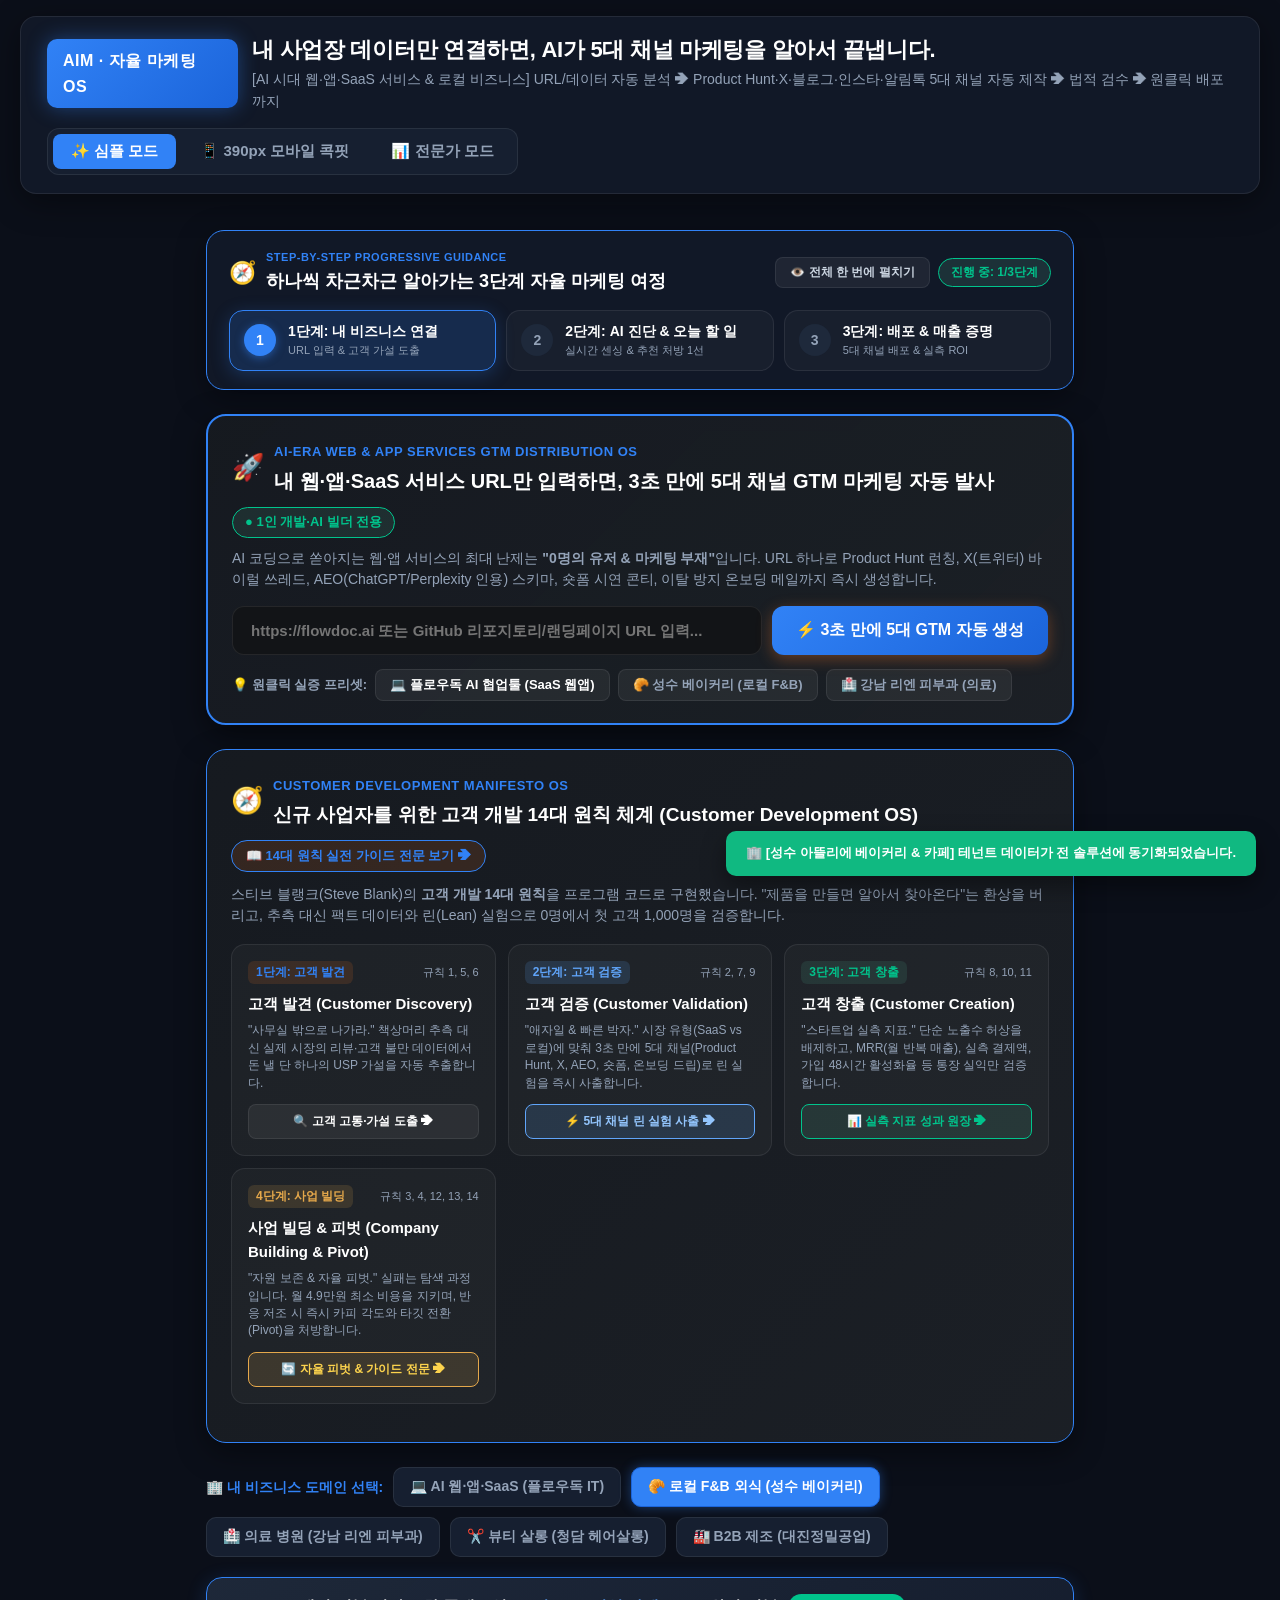
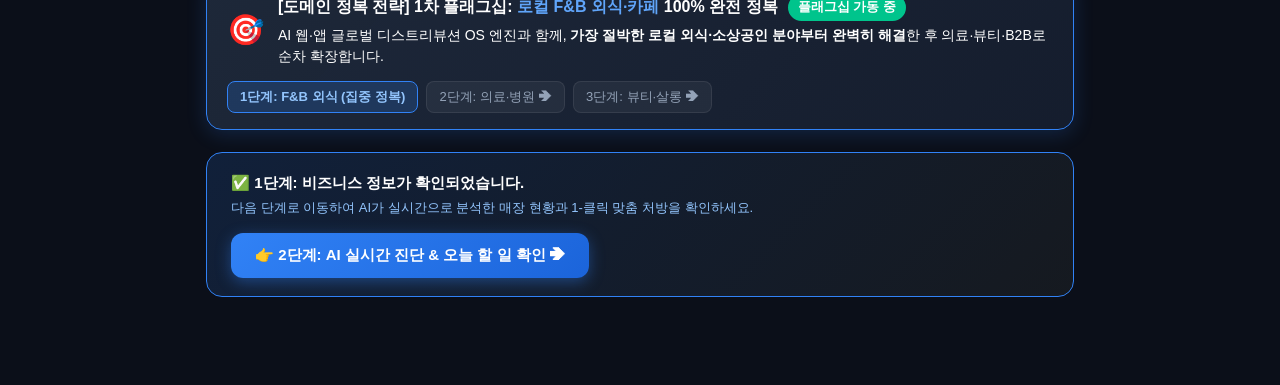
==== commit f52ceadf: "feat: design concise 3-step progressive stepper flow for main page" ====
--- a/aim/templates/index.html
+++ b/aim/templates/index.html
@@ -713,6 +713,66 @@
       animation: slideUp 0.3s ease;
     }
     @keyframes slideUp { from { transform: translateY(20px); opacity: 0; } to { transform: translateY(0); opacity: 1; } }
+
+    /* Stepper Progressive Navigation */
+    .step-nav-btn {
+      background: rgba(255, 255, 255, 0.03);
+      border: 1.5px solid var(--card-border);
+      border-radius: 14px;
+      padding: 12px 14px;
+      display: flex;
+      align-items: center;
+      gap: 12px;
+      cursor: pointer;
+      transition: all 0.2s;
+      width: 100%;
+    }
+    .step-nav-btn:hover {
+      background: rgba(255, 255, 255, 0.07);
+      border-color: rgba(255, 255, 255, 0.2);
+    }
+    .step-nav-btn.active {
+      background: rgba(49, 130, 246, 0.18);
+      border-color: var(--primary);
+      box-shadow: 0 4px 18px rgba(49, 130, 246, 0.25);
+    }
+    .step-nav-num {
+      width: 32px;
+      height: 32px;
+      border-radius: 50%;
+      background: var(--card-elevated);
+      color: #94A3B8;
+      font-weight: 900;
+      font-size: 14px;
+      display: flex;
+      align-items: center;
+      justify-content: center;
+      flex-shrink: 0;
+      transition: all 0.2s;
+    }
+    .step-nav-btn.active .step-nav-num {
+      background: var(--primary);
+      color: #FFFFFF;
+      box-shadow: 0 2px 8px rgba(49, 130, 246, 0.5);
+    }
+    .step-nav-title {
+      font-size: 14px;
+      font-weight: 800;
+      color: #FFFFFF;
+    }
+    .step-nav-sub {
+      font-size: 11px;
+      color: var(--text-muted);
+      margin-top: 2px;
+    }
+    .step-flow-container {
+      transition: opacity 0.25s ease;
+    }
+    @media (max-width: 720px) {
+      .step-nav-grid {
+        grid-template-columns: 1fr !important;
+      }
+    }
   </style>
 </head>
 <body>
@@ -747,8 +807,68 @@
     <section id="viewSimple" class="view-panel" style="display: block; max-width: 900px; margin: 0 auto; padding: 20px 16px 48px;">
       
       <!-- ======================================================== -->
-      <!-- [CORE IDENTITY] AI Web/App Service Instant 1-Click GTM Launcher -->
+      <!-- [STEPPER NAVIGATOR] 간결한 3단계 단계별 안내 내비게이션 -->
       <!-- ======================================================== -->
+      <div style="background: var(--panel); border: 1.5px solid var(--primary); border-radius: 18px; padding: 18px 22px; margin-bottom: 24px; box-shadow: 0 8px 30px rgba(0,0,0,0.35);">
+        <div style="display: flex; justify-content: space-between; align-items: center; flex-wrap: wrap; gap: 12px; margin-bottom: 14px;">
+          <div style="display: flex; align-items: center; gap: 10px;">
+            <span style="font-size: 22px;">🧭</span>
+            <div>
+              <div style="font-size: 11px; font-weight: 800; color: var(--primary); letter-spacing: 0.5px;">STEP-BY-STEP PROGRESSIVE GUIDANCE</div>
+              <h3 style="font-size: 18px; font-weight: 900; color: #FFFFFF; margin: 0;">
+                하나씩 차근차근 알아가는 3단계 자율 마케팅 여정
+              </h3>
+            </div>
+          </div>
+          <div style="display: flex; align-items: center; gap: 8px;">
+            <button id="btnToggleGuidedView" onclick="toggleStepperMode()" style="background: rgba(255,255,255,0.06); border: 1px solid var(--card-border); color: #CBD5E1; font-size: 12px; font-weight: 700; padding: 6px 14px; border-radius: 8px; cursor: pointer; transition: all 0.15s;">
+              👁️ <span id="txtToggleGuidedView">전체 한 번에 펼치기</span>
+            </button>
+            <span id="currentStepIndicatorBadge" style="font-size: 12px; background: rgba(78, 159, 134, 0.18); color: var(--success); border: 1px solid var(--success); padding: 4px 12px; border-radius: 999px; font-weight: 800;">
+              진행 중: 1/3단계
+            </span>
+          </div>
+        </div>
+
+        <!-- 3 Step Tabs Bar -->
+        <div class="step-nav-grid" style="display: grid; grid-template-columns: repeat(3, 1fr); gap: 10px;">
+          <!-- Step 1 Tab Button -->
+          <button id="stepTabBtn1" class="step-nav-btn active" onclick="goToStep(1)">
+            <span class="step-nav-num">1</span>
+            <div style="text-align: left;">
+              <div class="step-nav-title">1단계: 내 비즈니스 연결</div>
+              <div class="step-nav-sub">URL 입력 & 고객 가설 도출</div>
+            </div>
+          </button>
+
+          <!-- Step 2 Tab Button -->
+          <button id="stepTabBtn2" class="step-nav-btn" onclick="goToStep(2)">
+            <span class="step-nav-num">2</span>
+            <div style="text-align: left;">
+              <div class="step-nav-title">2단계: AI 진단 & 오늘 할 일</div>
+              <div class="step-nav-sub">실시간 센싱 & 추천 처방 1선</div>
+            </div>
+          </button>
+
+          <!-- Step 3 Tab Button -->
+          <button id="stepTabBtn3" class="step-nav-btn" onclick="goToStep(3)">
+            <span class="step-nav-num">3</span>
+            <div style="text-align: left;">
+              <div class="step-nav-title">3단계: 배포 & 매출 증명</div>
+              <div class="step-nav-sub">5대 채널 배포 & 실측 ROI</div>
+            </div>
+          </button>
+        </div>
+      </div>
+
+      <!-- ======================================================== -->
+      <!-- [STEP 1 CONTAINER] 내 비즈니스 연결 및 가설 정의 (Connect & Discover) -->
+      <!-- ======================================================== -->
+      <div id="stepContainer1" class="step-flow-container">
+
+        <!-- ======================================================== -->
+        <!-- [CORE IDENTITY] AI Web/App Service Instant 1-Click GTM Launcher -->
+        <!-- ======================================================== -->
       <div style="background: linear-gradient(135deg, rgba(22, 26, 32, 0.98) 0%, rgba(28, 32, 38, 0.95) 100%); border: 2px solid var(--primary); border-radius: 20px; padding: 22px 24px; margin-bottom: 24px; box-shadow: 0 10px 30px rgba(0,0,0,0.5);">
         <div style="display: flex; align-items: center; justify-content: space-between; flex-wrap: wrap; gap: 10px; margin-bottom: 10px;">
           <div style="display: flex; align-items: center; gap: 10px;">
@@ -924,6 +1044,27 @@
         </div>
       </div>
 
+      <!-- Step 1 Completion & Next Action Card -->
+      <div style="background: linear-gradient(135deg, rgba(49, 130, 246, 0.15) 0%, rgba(22, 26, 32, 0.95) 100%); border: 1.5px solid var(--primary); border-radius: 16px; padding: 18px 24px; display: flex; justify-content: space-between; align-items: center; flex-wrap: wrap; gap: 14px; margin-top: 20px;">
+        <div>
+          <div style="font-size: 15px; font-weight: 900; color: #FFFFFF;">
+            ✅ 1단계: 비즈니스 정보가 확인되었습니다.
+          </div>
+          <div style="font-size: 13px; color: #93C5FD; margin-top: 3px;">
+            다음 단계로 이동하여 AI가 실시간으로 분석한 매장 현황과 1-클릭 맞춤 처방을 확인하세요.
+          </div>
+        </div>
+        <button onclick="goToStep(2)" style="background: linear-gradient(135deg, var(--primary) 0%, var(--primary-hover) 100%); color: #FFFFFF; font-size: 15px; font-weight: 900; border: none; padding: 13px 24px; border-radius: 12px; cursor: pointer; box-shadow: 0 4px 15px rgba(49, 130, 246, 0.4); display: flex; align-items: center; gap: 8px;">
+          👉 2단계: AI 실시간 진단 & 오늘 할 일 확인 ➔
+        </button>
+      </div>
+    </div> <!-- End of stepContainer1 -->
+
+    <!-- ======================================================== -->
+    <!-- [STEP 2 CONTAINER] AI 실시간 진단 & 추천 처방 (Propose & Act) -->
+    <!-- ======================================================== -->
+    <div id="stepContainer2" class="step-flow-container" style="display: none;">
+
       <!-- Store Selector Pill -->
       <div style="display: flex; justify-content: space-between; align-items: center; margin-bottom: 24px; padding-bottom: 16px; border-bottom: 1px solid #1E293B;">
         <div style="display: flex; align-items: center; gap: 12px;">
@@ -1108,6 +1249,22 @@
         </button>
       </div>
 
+      <!-- Step 2 Navigation Actions Card -->
+      <div style="display: flex; justify-content: space-between; align-items: center; flex-wrap: wrap; gap: 12px; margin-top: 24px; padding-top: 20px; border-top: 1px solid var(--card-border);">
+        <button onclick="goToStep(1)" style="background: var(--card); border: 1px solid var(--card-border); color: #94A3B8; font-size: 14px; font-weight: 800; padding: 12px 20px; border-radius: 10px; cursor: pointer;">
+          ⬅️ 1단계(비즈니스 연결)로 돌아가기
+        </button>
+        <button onclick="goToStep(3)" style="background: linear-gradient(135deg, var(--success) 0%, #059669 100%); color: #FFFFFF; font-size: 15px; font-weight: 900; border: none; padding: 13px 24px; border-radius: 12px; cursor: pointer; box-shadow: 0 4px 15px rgba(0, 196, 140, 0.35); display: flex; align-items: center; gap: 8px;">
+          👉 3단계: 자동 배포 & 실측 매출 확인 ➔
+        </button>
+      </div>
+    </div> <!-- End of stepContainer2 -->
+
+    <!-- ======================================================== -->
+    <!-- [STEP 3 CONTAINER] 5대 채널 배포 & 실시간 결과 확인 (Prove & Learn) -->
+    <!-- ======================================================== -->
+    <div id="stepContainer3" class="step-flow-container" style="display: none;">
+
       <!-- 2. AIM_Base.md 4-Step Autonomous Marketing OS Cyclical Engine (Collapsible for Maximum Merchant Focus) -->
       <details style="background: #0F172A; border: 1.5px solid #1E293B; border-radius: 16px; padding: 16px 22px; margin-bottom: 26px; box-shadow: 0 4px 16px rgba(0,0,0,0.2);">
         <summary style="display: flex; justify-content: space-between; align-items: center; cursor: pointer; list-style: none; user-select: none;">
@@ -1255,6 +1412,17 @@
           </div>
         </div>
       </div> <!-- End of step3ResultsSection -->
+
+      <!-- Step 3 Navigation Actions Card -->
+      <div style="display: flex; justify-content: space-between; align-items: center; flex-wrap: wrap; gap: 12px; margin-top: 24px; padding-top: 20px; border-top: 1px solid var(--card-border);">
+        <button onclick="goToStep(2)" style="background: var(--card); border: 1px solid var(--card-border); color: #94A3B8; font-size: 14px; font-weight: 800; padding: 12px 20px; border-radius: 10px; cursor: pointer;">
+          ⬅️ 2단계(AI 진단 & 처방)로 돌아가기
+        </button>
+        <button onclick="goToStep(1)" style="background: var(--card-elevated); border: 1.5px solid var(--primary); color: #93C5FD; font-size: 14px; font-weight: 900; padding: 12px 22px; border-radius: 10px; cursor: pointer; display: flex; align-items: center; gap: 8px;">
+          🔄 1단계로 돌아가서 새로운 가설 테스트하기
+        </button>
+      </div>
+    </div> <!-- End of stepContainer3 -->
 
     </section>
 
@@ -4434,8 +4602,68 @@
       if (modal) modal.style.display = 'none';
     }
 
+    let currentStep = 1;
+    let isStepperGuided = true;
+
+    function goToStep(stepNum) {
+      currentStep = stepNum;
+
+      for (let i = 1; i <= 3; i++) {
+        const btn = document.getElementById('stepTabBtn' + i);
+        if (btn) {
+          if (i === stepNum) {
+            btn.classList.add('active');
+          } else {
+            btn.classList.remove('active');
+          }
+        }
+      }
+
+      const badge = document.getElementById('currentStepIndicatorBadge');
+      if (badge && isStepperGuided) {
+        badge.innerText = `진행 중: ${stepNum}/3단계`;
+      }
+
+      if (isStepperGuided) {
+        const c1 = document.getElementById('stepContainer1');
+        const c2 = document.getElementById('stepContainer2');
+        const c3 = document.getElementById('stepContainer3');
+        if (c1) c1.style.display = (stepNum === 1) ? 'block' : 'none';
+        if (c2) c2.style.display = (stepNum === 2) ? 'block' : 'none';
+        if (c3) c3.style.display = (stepNum === 3) ? 'block' : 'none';
+      }
+
+      const target = document.getElementById('stepContainer' + stepNum);
+      if (target) {
+        target.scrollIntoView({ behavior: 'smooth', block: 'start' });
+      }
+    }
+
+    function toggleStepperMode() {
+      isStepperGuided = !isStepperGuided;
+      const c1 = document.getElementById('stepContainer1');
+      const c2 = document.getElementById('stepContainer2');
+      const c3 = document.getElementById('stepContainer3');
+      const btnTxt = document.getElementById('txtToggleGuidedView');
+      const badge = document.getElementById('currentStepIndicatorBadge');
+
+      if (!isStepperGuided) {
+        if (c1) c1.style.display = 'block';
+        if (c2) c2.style.display = 'block';
+        if (c3) c3.style.display = 'block';
+        if (btnTxt) btnTxt.innerText = '단계별로 하나씩 보기';
+        if (badge) badge.innerText = '전체 펼침 모드';
+        showToast('📖 [전체 펼침] 1~3단계 전체 프로세스가 한 화면에 펼쳐졌습니다.');
+      } else {
+        if (btnTxt) btnTxt.innerText = '전체 한 번에 펼치기';
+        goToStep(currentStep);
+        showToast(`🧭 [단계별 모드] ${currentStep}단계 집중 뷰로 전환되었습니다.`);
+      }
+    }
+
     function triggerCustomerDevPhase(phaseNum) {
       if (phaseNum === 1) {
+        goToStep(1);
         const inp = document.getElementById('inputServiceUrl');
         if (inp) {
           inp.scrollIntoView({ behavior: 'smooth', block: 'center' });
@@ -4443,12 +4671,14 @@
         }
         showToast('🔍 [1단계: 고객 발견] 내 서비스 URL이나 매장 정보를 입력하세요. AI가 고객의 절박한 고통(Pain Points)과 핵심 USP를 자동 추출합니다.');
       } else if (phaseNum === 2) {
+        goToStep(1);
         const inp = document.getElementById('inputServiceUrl');
         if (inp && !inp.value.trim()) {
           inp.value = 'https://flowdoc.ai';
         }
         handleInstantServiceLaunch();
       } else if (phaseNum === 3) {
+        goToStep(3);
         const step3 = document.getElementById('step3ResultsSection');
         if (step3) {
           step3.scrollIntoView({ behavior: 'smooth', block: 'start' });
@@ -4976,7 +5206,8 @@
       if (sSub) sSub.innerText = `글로벌 GTM 자동 사출 · ${url}`;
 
       setTimeout(() => {
-        showToast(`✨ [사출 완료] 5대 채널 GTM 마케팅 패키지(Product Hunt, X 바이럴, AEO Schema, 숏폼 데모, 온보딩 메일)가 준비되었습니다! 아래 1-클릭 실행 버튼을 확인하세요.`);
+        showToast(`✨ [사출 완료] 5대 채널 GTM 마케팅 패키지(Product Hunt, X 바이럴, AEO Schema, 숏폼 데모, 온보딩 메일)가 준비되었습니다! 2단계로 자동 이동합니다.`);
+        goToStep(2);
       }, 700);
     }
 
